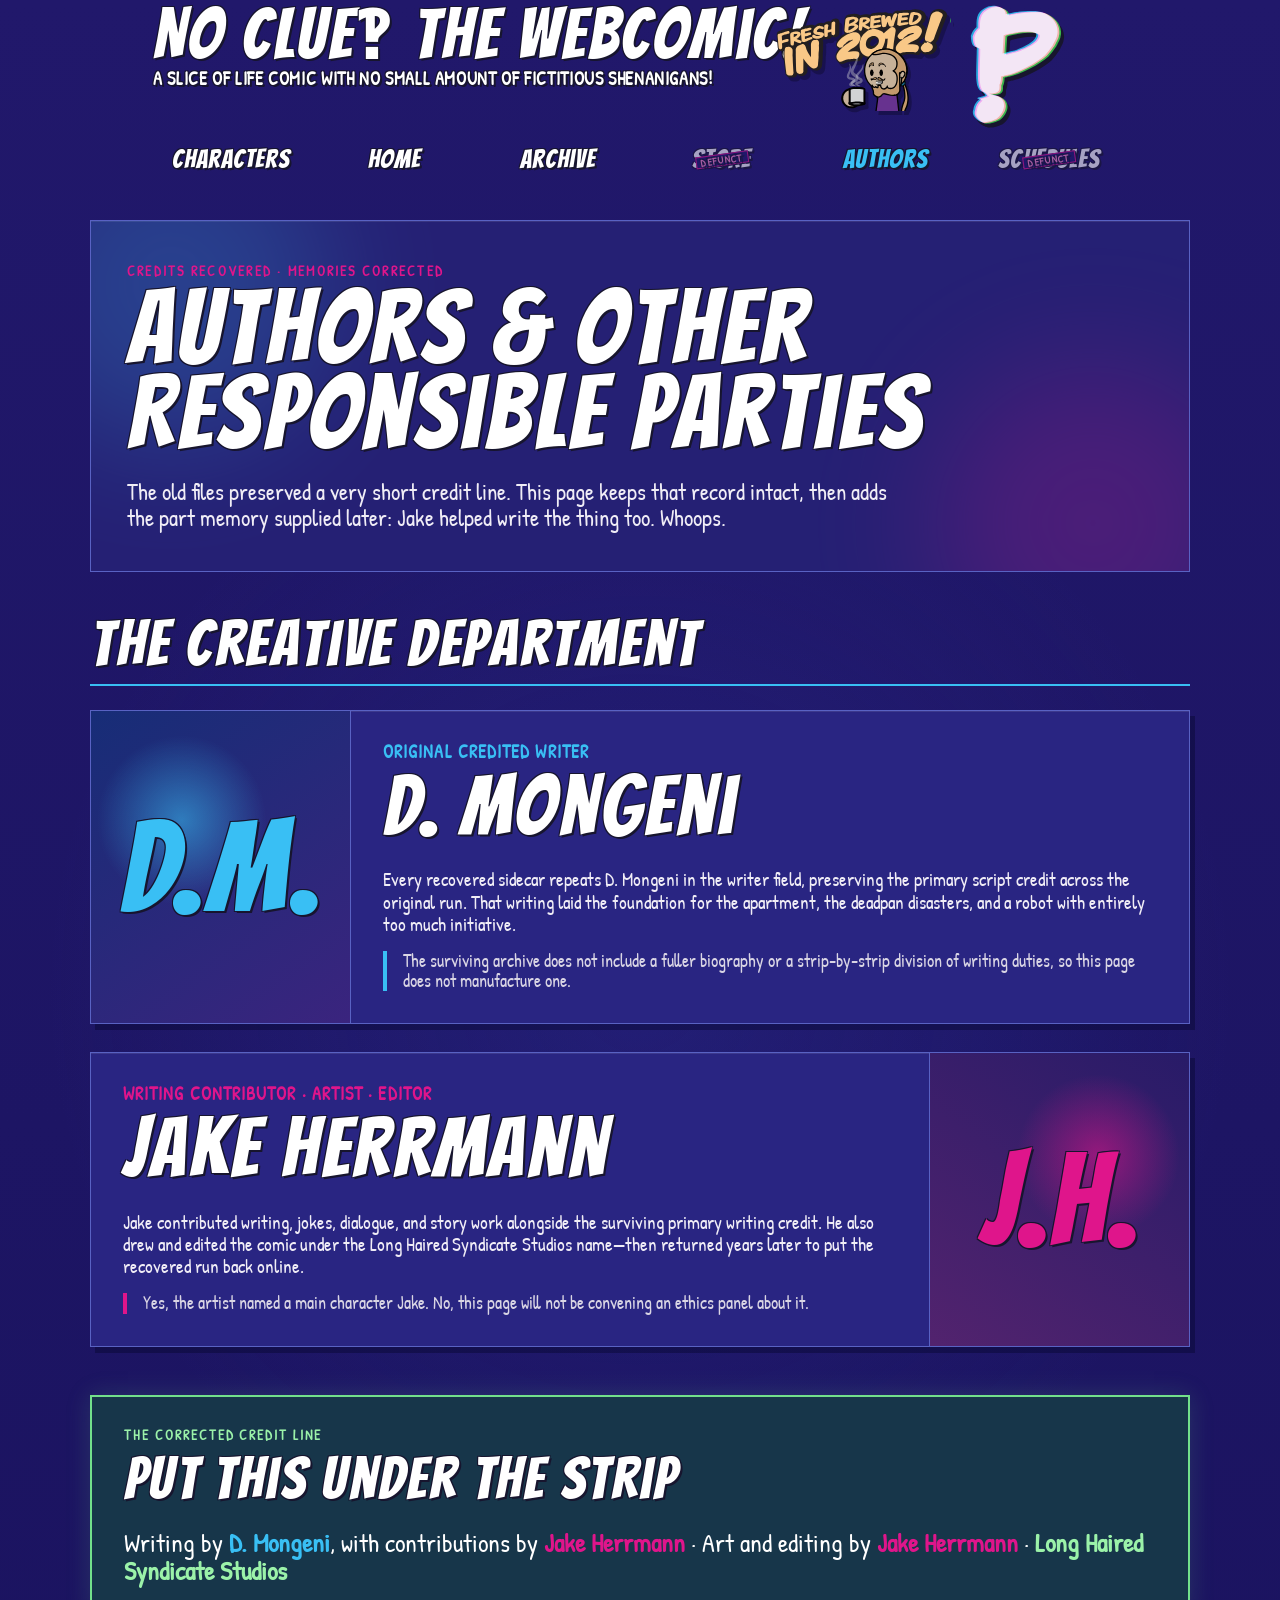
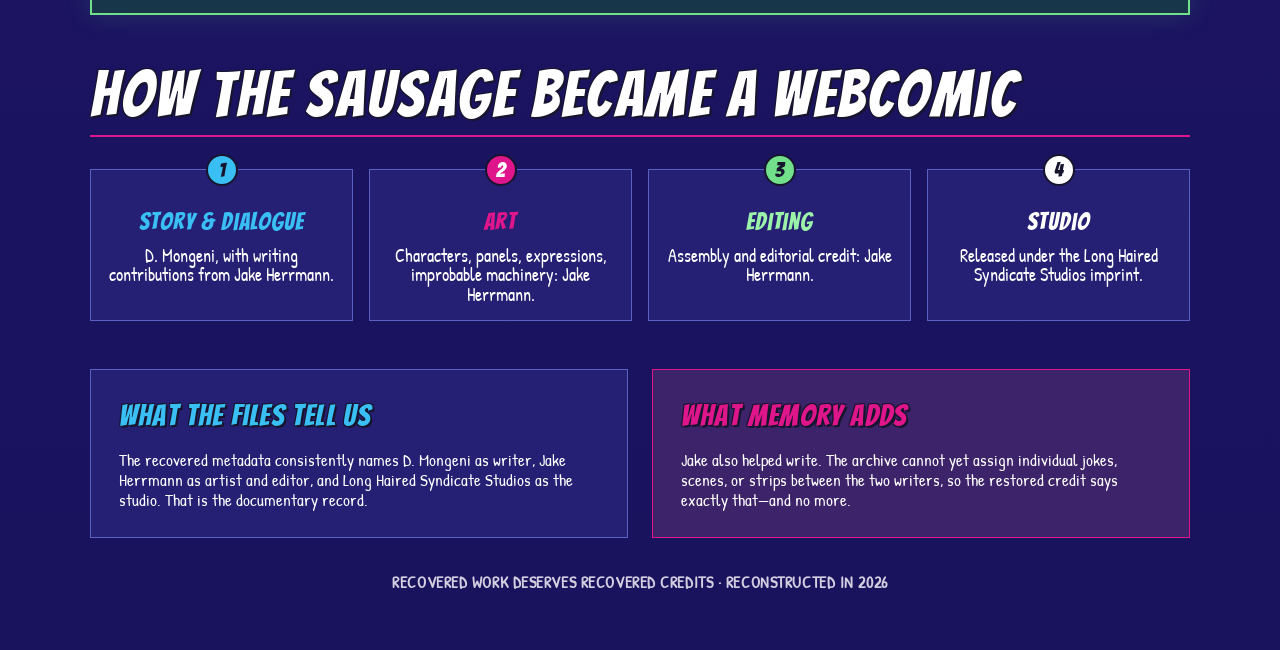
==== authors.html @ d91a2960 "Add authors and production credits page" ====
<!doctype html>
<html lang="en">
  <head>
    <meta charset="UTF-8" />
    <meta name="viewport" content="width=device-width, initial-scale=1.0" />
    <meta name="description" content="Recovered credits and creators of No Clue! The Webcomic." />
    <title>Authors — No Clue! The Webcomic!</title>
    <link rel="preconnect" href="https://fonts.googleapis.com" />
    <link rel="preconnect" href="https://fonts.gstatic.com" crossorigin />
    <link href="https://fonts.googleapis.com/css2?family=Bangers&family=Patrick+Hand&display=swap" rel="stylesheet" />
    <link rel="icon" type="image/svg+xml" href="data:image/svg+xml,%3Csvg xmlns='http://www.w3.org/2000/svg' viewBox='0 0 64 64'%3E%3Crect width='64' height='64' rx='12' fill='%2320176b'/%3E%3Cpath d='M20 20c2-10 24-12 27 1 3 12-12 13-12 22' fill='none' stroke='%2348c7f2' stroke-width='8' stroke-linecap='round'/%3E%3Ccircle cx='35' cy='53' r='5' fill='%23dc1688'/%3E%3C/svg%3E" />
    <link rel="stylesheet" href="styles.css" />
  </head>

  <body>
    <div class="mx-auto w-full max-w-[1100px] px-3 pb-14 sm:px-5 xl:px-0">
      <header class="relative mx-auto min-h-[132px] w-full max-w-[974px] pt-1 sm:min-h-[140px]">
        <div class="pr-24 sm:pr-40 md:pr-52">
          <a href="./" aria-label="No Clue home">
            <span class="ink-text block font-display text-[clamp(2.65rem,6.4vw,4.35rem)] leading-[.88] tracking-[.035em]">
              No Clue<span class="font-sans font-black">‽</span> The Webcomic!
            </span>
          </a>
          <p class="comic-copy ink-text mt-1 max-w-[710px] text-[clamp(.78rem,2vw,1.13rem)] leading-none">
            A slice of life comic with no small amount of fictitious shenanigans!
          </p>
        </div>

        <div aria-label="No Clue interrobang logo" class="pointer-events-none absolute right-1 top-0 h-32 w-24 sm:right-5 sm:h-36 sm:w-32 md:right-12" role="img">
          <img src="assets/interrobang.svg" alt="" class="absolute left-1/2 top-0 h-28 w-auto -translate-x-1/2 drop-shadow-[3px_4px_0_#17152e] sm:h-32" />
        </div>

        <img src="assets/fresh-brewed-2012.svg" alt="Fresh Brewed in 2012!" class="absolute right-44 top-2 z-10 hidden w-44 drop-shadow-[3px_4px_0_rgba(0,0,0,.26)] min-[900px]:block" />
      </header>

      <nav aria-label="Main navigation" class="mx-auto grid w-full max-w-[974px] grid-cols-3 gap-x-4 gap-y-3 pb-8 text-center md:grid-cols-6 md:gap-2 md:pb-10">
        <a class="nav-link" href="characters.html">Characters</a>
        <a class="nav-link" href="./">Home</a>
        <a class="nav-link" href="./#archive">Archive</a>
        <span class="nav-link nav-defunct" aria-label="Store — defunct">Store</span>
        <a class="nav-link text-clue-cyan" aria-current="page" href="authors.html">Authors</a>
        <span class="nav-link nav-defunct" aria-label="Schedules — defunct">Schedules</span>
      </nav>

      <main>
        <section class="relative overflow-hidden border border-[#5962c3] bg-[#252074] px-5 py-8 shadow-[inset_0_1px_0_rgba(255,255,255,.09)] sm:px-9 sm:py-10">
          <div aria-hidden="true" class="absolute -left-20 -top-24 size-80 rounded-full bg-clue-cyan opacity-20 blur-3xl"></div>
          <div aria-hidden="true" class="absolute -bottom-28 -right-16 size-80 rounded-full bg-clue-pink opacity-20 blur-3xl"></div>
          <div class="relative max-w-[820px]">
            <p class="comic-copy text-sm tracking-[.16em] text-clue-pink">Credits recovered · Memories corrected</p>
            <h1 class="ink-text mt-1 font-display text-[clamp(3.5rem,10vw,6.5rem)] leading-[.82] tracking-[.035em]">Authors &amp; Other Responsible Parties</h1>
            <p class="mt-6 max-w-[760px] font-hand text-[clamp(1.15rem,2.4vw,1.45rem)] leading-[1.12] text-[#f0edf6]">
              The old files preserved a very short credit line. This page keeps that record intact, then adds the part memory supplied later: Jake helped write the thing too. Whoops.
            </p>
          </div>
        </section>

        <section aria-labelledby="creators-title" class="mt-10">
          <div class="mb-6 border-b-2 border-clue-cyan pb-2">
            <h2 id="creators-title" class="ink-text font-display text-[clamp(2.7rem,6vw,4rem)] leading-none tracking-[.04em]">The Creative Department</h2>
          </div>

          <div class="grid gap-7">
            <article class="author-card grid md:grid-cols-[260px_1fr]">
              <div class="author-monogram bg-[radial-gradient(circle_at_35%_35%,rgba(57,191,244,.55),transparent_32%),linear-gradient(145deg,#172d77,#3a247e)] text-clue-cyan" aria-hidden="true">D.M.</div>
              <div class="p-6 sm:p-8">
                <p class="credit-role text-clue-cyan">Original credited writer</p>
                <h3 class="ink-text mt-1 font-display text-[clamp(3.1rem,7vw,5.2rem)] leading-none tracking-[.04em]">D. Mongeni</h3>
                <p class="mt-5 font-hand text-[1.2rem] leading-[1.16] text-[#f0edf6]">
                  Every recovered sidecar repeats D. Mongeni in the writer field, preserving the primary script credit across the original run. That writing laid the foundation for the apartment, the deadpan disasters, and a robot with entirely too much initiative.
                </p>
                <p class="mt-4 border-l-4 border-clue-cyan pl-4 font-hand text-lg leading-[1.12] text-[#d9d5e4]">
                  The surviving archive does not include a fuller biography or a strip-by-strip division of writing duties, so this page does not manufacture one.
                </p>
              </div>
            </article>

            <article class="author-card grid md:grid-cols-[1fr_260px]">
              <div class="order-2 p-6 sm:p-8 md:order-1">
                <p class="credit-role text-clue-pink">Writing contributor · Artist · Editor</p>
                <h3 class="ink-text mt-1 font-display text-[clamp(3.1rem,7vw,5.2rem)] leading-none tracking-[.04em]">Jake Herrmann</h3>
                <p class="mt-5 font-hand text-[1.2rem] leading-[1.16] text-[#f0edf6]">
                  Jake contributed writing, jokes, dialogue, and story work alongside the surviving primary writing credit. He also drew and edited the comic under the Long Haired Syndicate Studios name—then returned years later to put the recovered run back online.
                </p>
                <p class="mt-4 border-l-4 border-clue-pink pl-4 font-hand text-lg leading-[1.12] text-[#d9d5e4]">
                  Yes, the artist named a main character Jake. No, this page will not be convening an ethics panel about it.
                </p>
              </div>
              <div class="author-monogram order-1 bg-[radial-gradient(circle_at_65%_35%,rgba(223,21,139,.56),transparent_32%),linear-gradient(215deg,#281b68,#52236e)] text-clue-pink md:order-2 md:border-l md:border-r-0" aria-hidden="true">J.H.</div>
            </article>
          </div>
        </section>

        <section aria-labelledby="credit-line-title" class="mt-12 border-2 border-[#72e08b] bg-[#17364a] px-5 py-7 shadow-[0_0_24px_rgba(114,224,139,.16)] sm:px-8">
          <p class="comic-copy text-sm tracking-[.14em] text-[#9bf2a9]">The corrected credit line</p>
          <h2 id="credit-line-title" class="ink-text mt-1 font-display text-[clamp(2.4rem,5vw,3.7rem)] leading-none tracking-[.04em]">Put This Under The Strip</h2>
          <p class="mt-5 font-hand text-[clamp(1.25rem,2.5vw,1.65rem)] leading-[1.08]">
            Writing by <strong class="text-clue-cyan">D. Mongeni</strong>, with contributions by <strong class="text-clue-pink">Jake Herrmann</strong> · Art and editing by <strong class="text-clue-pink">Jake Herrmann</strong> · <strong class="text-[#9bf2a9]">Long Haired Syndicate Studios</strong>
          </p>
        </section>

        <section aria-labelledby="production-title" class="mt-12">
          <div class="mb-8 border-b-2 border-clue-pink pb-2">
            <h2 id="production-title" class="ink-text font-display text-[clamp(2.7rem,6vw,4rem)] leading-none tracking-[.04em]">How The Sausage Became A Webcomic</h2>
          </div>
          <div class="grid gap-x-4 gap-y-8 sm:grid-cols-2 lg:grid-cols-4">
            <article class="production-step">
              <span class="production-number">1</span>
              <h3 class="font-display text-2xl tracking-[.04em] text-clue-cyan">Story &amp; Dialogue</h3>
              <p class="mt-2 font-hand text-lg leading-[1.08]">D. Mongeni, with writing contributions from Jake Herrmann.</p>
            </article>
            <article class="production-step">
              <span class="production-number bg-clue-pink text-white">2</span>
              <h3 class="font-display text-2xl tracking-[.04em] text-clue-pink">Art</h3>
              <p class="mt-2 font-hand text-lg leading-[1.08]">Characters, panels, expressions, improbable machinery: Jake Herrmann.</p>
            </article>
            <article class="production-step">
              <span class="production-number bg-[#72e08b]">3</span>
              <h3 class="font-display text-2xl tracking-[.04em] text-[#9bf2a9]">Editing</h3>
              <p class="mt-2 font-hand text-lg leading-[1.08]">Assembly and editorial credit: Jake Herrmann.</p>
            </article>
            <article class="production-step">
              <span class="production-number bg-white">4</span>
              <h3 class="font-display text-2xl tracking-[.04em]">Studio</h3>
              <p class="mt-2 font-hand text-lg leading-[1.08]">Released under the Long Haired Syndicate Studios imprint.</p>
            </article>
          </div>
        </section>

        <section class="mt-12 grid gap-6 md:grid-cols-2">
          <article class="border border-[#5962c3] bg-[#252074] p-6 sm:p-7">
            <h2 class="ink-text font-display text-3xl tracking-[.04em] text-clue-cyan">What The Files Tell Us</h2>
            <p class="mt-4 font-hand text-[1.08rem] leading-[1.14]">The recovered metadata consistently names D. Mongeni as writer, Jake Herrmann as artist and editor, and Long Haired Syndicate Studios as the studio. That is the documentary record.</p>
          </article>
          <article class="border border-clue-pink bg-[#3d246a] p-6 sm:p-7">
            <h2 class="ink-text font-display text-3xl tracking-[.04em] text-clue-pink">What Memory Adds</h2>
            <p class="mt-4 font-hand text-[1.08rem] leading-[1.14]">Jake also helped write. The archive cannot yet assign individual jokes, scenes, or strips between the two writers, so the restored credit says exactly that—and no more.</p>
          </article>
        </section>

        <p class="comic-copy mt-8 text-center text-base text-[#d4cfe0]">Recovered work deserves recovered credits · Reconstructed in 2026</p>
      </main>
    </div>
  </body>
</html>
---- styles.css ----
*,:after,:before{--tw-border-spacing-x:0;--tw-border-spacing-y:0;--tw-translate-x:0;--tw-translate-y:0;--tw-rotate:0;--tw-skew-x:0;--tw-skew-y:0;--tw-scale-x:1;--tw-scale-y:1;--tw-pan-x: ;--tw-pan-y: ;--tw-pinch-zoom: ;--tw-scroll-snap-strictness:proximity;--tw-gradient-from-position: ;--tw-gradient-via-position: ;--tw-gradient-to-position: ;--tw-ordinal: ;--tw-slashed-zero: ;--tw-numeric-figure: ;--tw-numeric-spacing: ;--tw-numeric-fraction: ;--tw-ring-inset: ;--tw-ring-offset-width:0px;--tw-ring-offset-color:#fff;--tw-ring-color:rgba(59,130,246,.5);--tw-ring-offset-shadow:0 0 #0000;--tw-ring-shadow:0 0 #0000;--tw-shadow:0 0 #0000;--tw-shadow-colored:0 0 #0000;--tw-blur: ;--tw-brightness: ;--tw-contrast: ;--tw-grayscale: ;--tw-hue-rotate: ;--tw-invert: ;--tw-saturate: ;--tw-sepia: ;--tw-drop-shadow: ;--tw-backdrop-blur: ;--tw-backdrop-brightness: ;--tw-backdrop-contrast: ;--tw-backdrop-grayscale: ;--tw-backdrop-hue-rotate: ;--tw-backdrop-invert: ;--tw-backdrop-opacity: ;--tw-backdrop-saturate: ;--tw-backdrop-sepia: ;--tw-contain-size: ;--tw-contain-layout: ;--tw-contain-paint: ;--tw-contain-style: }::backdrop{--tw-border-spacing-x:0;--tw-border-spacing-y:0;--tw-translate-x:0;--tw-translate-y:0;--tw-rotate:0;--tw-skew-x:0;--tw-skew-y:0;--tw-scale-x:1;--tw-scale-y:1;--tw-pan-x: ;--tw-pan-y: ;--tw-pinch-zoom: ;--tw-scroll-snap-strictness:proximity;--tw-gradient-from-position: ;--tw-gradient-via-position: ;--tw-gradient-to-position: ;--tw-ordinal: ;--tw-slashed-zero: ;--tw-numeric-figure: ;--tw-numeric-spacing: ;--tw-numeric-fraction: ;--tw-ring-inset: ;--tw-ring-offset-width:0px;--tw-ring-offset-color:#fff;--tw-ring-color:rgba(59,130,246,.5);--tw-ring-offset-shadow:0 0 #0000;--tw-ring-shadow:0 0 #0000;--tw-shadow:0 0 #0000;--tw-shadow-colored:0 0 #0000;--tw-blur: ;--tw-brightness: ;--tw-contrast: ;--tw-grayscale: ;--tw-hue-rotate: ;--tw-invert: ;--tw-saturate: ;--tw-sepia: ;--tw-drop-shadow: ;--tw-backdrop-blur: ;--tw-backdrop-brightness: ;--tw-backdrop-contrast: ;--tw-backdrop-grayscale: ;--tw-backdrop-hue-rotate: ;--tw-backdrop-invert: ;--tw-backdrop-opacity: ;--tw-backdrop-saturate: ;--tw-backdrop-sepia: ;--tw-contain-size: ;--tw-contain-layout: ;--tw-contain-paint: ;--tw-contain-style: }/*! tailwindcss v3.4.17 | MIT License | https://tailwindcss.com*/*,:after,:before{box-sizing:border-box;border:0 solid #e5e7eb}:after,:before{--tw-content:""}:host,html{line-height:1.5;-webkit-text-size-adjust:100%;-moz-tab-size:4;-o-tab-size:4;tab-size:4;font-family:ui-sans-serif,system-ui,sans-serif,Apple Color Emoji,Segoe UI Emoji,Segoe UI Symbol,Noto Color Emoji;font-feature-settings:normal;font-variation-settings:normal;-webkit-tap-highlight-color:transparent}body{margin:0;line-height:inherit}hr{height:0;color:inherit;border-top-width:1px}abbr:where([title]){-webkit-text-decoration:underline dotted;text-decoration:underline dotted}h1,h2,h3,h4,h5,h6{font-size:inherit;font-weight:inherit}a{color:inherit;text-decoration:inherit}b,strong{font-weight:bolder}code,kbd,pre,samp{font-family:ui-monospace,SFMono-Regular,Menlo,Monaco,Consolas,Liberation Mono,Courier New,monospace;font-feature-settings:normal;font-variation-settings:normal;font-size:1em}small{font-size:80%}sub,sup{font-size:75%;line-height:0;position:relative;vertical-align:baseline}sub{bottom:-.25em}sup{top:-.5em}table{text-indent:0;border-color:inherit;border-collapse:collapse}button,input,optgroup,select,textarea{font-family:inherit;font-feature-settings:inherit;font-variation-settings:inherit;font-size:100%;font-weight:inherit;line-height:inherit;letter-spacing:inherit;color:inherit;margin:0;padding:0}button,select{text-transform:none}button,input:where([type=button]),input:where([type=reset]),input:where([type=submit]){-webkit-appearance:button;background-color:transparent;background-image:none}:-moz-focusring{outline:auto}:-moz-ui-invalid{box-shadow:none}progress{vertical-align:baseline}::-webkit-inner-spin-button,::-webkit-outer-spin-button{height:auto}[type=search]{-webkit-appearance:textfield;outline-offset:-2px}::-webkit-search-decoration{-webkit-appearance:none}::-webkit-file-upload-button{-webkit-appearance:button;font:inherit}summary{display:list-item}blockquote,dd,dl,figure,h1,h2,h3,h4,h5,h6,hr,p,pre{margin:0}fieldset{margin:0}fieldset,legend{padding:0}menu,ol,ul{list-style:none;margin:0;padding:0}dialog{padding:0}textarea{resize:vertical}input::-moz-placeholder,textarea::-moz-placeholder{opacity:1;color:#9ca3af}input::placeholder,textarea::placeholder{opacity:1;color:#9ca3af}[role=button],button{cursor:pointer}:disabled{cursor:default}audio,canvas,embed,iframe,img,object,svg,video{display:block;vertical-align:middle}img,video{max-width:100%;height:auto}[hidden]:where(:not([hidden=until-found])){display:none}html{scroll-behavior:smooth}body,html{--tw-bg-opacity:1;background-color:rgb(33 24 107/var(--tw-bg-opacity,1))}body{margin:0;min-height:100vh;overflow-x:hidden;--tw-text-opacity:1;color:rgb(255 255 255/var(--tw-text-opacity,1));-webkit-font-smoothing:antialiased;-moz-osx-font-smoothing:grayscale;background-image:radial-gradient(circle at 50% 44%,rgba(50,58,171,.24),transparent 42%),linear-gradient(180deg,#21186b,#19125d)}a{transition-property:transform;transition-timing-function:cubic-bezier(.4,0,.2,1);transition-duration:.15s}a:hover{--tw-translate-y:-0.125rem;transform:translate(var(--tw-translate-x),var(--tw-translate-y)) rotate(var(--tw-rotate)) skewX(var(--tw-skew-x)) skewY(var(--tw-skew-y)) scaleX(var(--tw-scale-x)) scaleY(var(--tw-scale-y));--tw-text-opacity:1;color:rgb(57 191 244/var(--tw-text-opacity,1))}a:focus-visible,button:focus-visible{outline-style:solid;outline-width:4px;outline-offset:4px;outline-color:#39bff4}.ink-text{text-shadow:2px 2px 0 #17152e,-1px -1px 0 #17152e,1px -1px 0 #17152e,-1px 1px 0 #17152e}.comic-copy{font-family:Patrick Hand,Comic Sans MS,cursive;font-weight:700;text-transform:uppercase;letter-spacing:.035em}.nav-link{text-shadow:2px 2px 0 #17152e,-1px -1px 0 #17152e,1px -1px 0 #17152e,-1px 1px 0 #17152e;white-space:nowrap;font-family:Bangers,Impact,sans-serif;font-size:1.35rem;letter-spacing:.04em}@media (min-width:768px){.nav-link{font-size:1.65rem}}.nav-defunct{position:relative;display:inline-block;cursor:not-allowed;opacity:.6}.nav-defunct:after{content:"DEFUNCT";pointer-events:none;position:absolute;left:50%;top:50%;border-width:1px;--tw-border-opacity:1;border-color:rgb(223 21 139/var(--tw-border-opacity,1));--tw-bg-opacity:1;background-color:rgb(33 24 107/var(--tw-bg-opacity,1));padding-left:.25rem;padding-right:.25rem;font-family:Patrick Hand,Comic Sans MS,cursive;font-size:.58rem;font-weight:700;line-height:1;letter-spacing:.12em;--tw-text-opacity:1;color:rgb(255 139 201/var(--tw-text-opacity,1));--tw-shadow:1px 1px 0 #17152e;--tw-shadow-colored:1px 1px 0 var(--tw-shadow-color);box-shadow:var(--tw-ring-offset-shadow,0 0 #0000),var(--tw-ring-shadow,0 0 #0000),var(--tw-shadow)}@media (min-width:768px){.nav-defunct:after{font-size:.64rem}}.nav-defunct:after{transform:translate(-50%,-50%) rotate(-8deg)}.social-link{text-shadow:2px 2px 0 #17152e,-1px -1px 0 #17152e,1px -1px 0 #17152e,-1px 1px 0 #17152e;font-family:Bangers,Impact,sans-serif;font-size:1rem;letter-spacing:.035em}@media (min-width:640px){.social-link{font-size:1.22rem}}.comic-control{display:flex;min-height:4rem;align-items:center;justify-content:center;gap:.25rem;text-align:center}.comic-control:disabled{cursor:not-allowed;opacity:.35}.arrow-shape{position:relative;display:flex;height:3rem;min-width:6.1rem;align-items:center;justify-content:center;border-width:2px;--tw-border-opacity:1;border-color:rgb(21 21 31/var(--tw-border-opacity,1));--tw-bg-opacity:1;background-color:rgb(136 138 142/var(--tw-bg-opacity,1));padding-left:.75rem;padding-right:.75rem;--tw-text-opacity:1;color:rgb(255 255 255/var(--tw-text-opacity,1));--tw-shadow:inset 0 0 0 1px #c7c8ca,2px 2px 0 rgba(0,0,0,.3);--tw-shadow-colored:inset 0 0 0 1px var(--tw-shadow-color),2px 2px 0 var(--tw-shadow-color);box-shadow:var(--tw-ring-offset-shadow,0 0 #0000),var(--tw-ring-shadow,0 0 #0000),var(--tw-shadow);transition-property:color,background-color,border-color,text-decoration-color,fill,stroke;transition-timing-function:cubic-bezier(.4,0,.2,1);transition-duration:.15s;clip-path:polygon(23% 0,23% 28%,100% 28%,100% 72%,23% 72%,23% 100%,0 50%)}.comic-control:not(:disabled):hover .arrow-shape{--tw-bg-opacity:1;background-color:rgb(57 191 244/var(--tw-bg-opacity,1))}.arrow-shape.right{clip-path:polygon(0 28%,77% 28%,77% 0,100% 50%,77% 100%,77% 72%,0 72%)}.arrow-shape.first{clip-path:polygon(12% 18%,20% 30%,30% 30%,30% 10%,0 50%,30% 90%,30% 70%,100% 70%,100% 30%,30% 30%,20% 30%)}.arrow-shape.newest{clip-path:polygon(0 30%,70% 30%,70% 10%,100% 50%,70% 90%,70% 70%,80% 70%,88% 82%,88% 70%,0 70%)}.archive-strip{border-width:1px;--tw-border-opacity:1;border-color:rgb(89 98 195/var(--tw-border-opacity,1));--tw-bg-opacity:1;background-color:rgb(41 37 130/var(--tw-bg-opacity,1));padding:.5rem;font-family:Bangers,Impact,sans-serif;font-size:1.125rem;line-height:1.75rem;letter-spacing:.04em;--tw-text-opacity:1;color:rgb(255 255 255/var(--tw-text-opacity,1));transition-property:color,background-color,border-color,text-decoration-color,fill,stroke,opacity,box-shadow,transform,filter,-webkit-backdrop-filter;transition-property:color,background-color,border-color,text-decoration-color,fill,stroke,opacity,box-shadow,transform,filter,backdrop-filter;transition-property:color,background-color,border-color,text-decoration-color,fill,stroke,opacity,box-shadow,transform,filter,backdrop-filter,-webkit-backdrop-filter;transition-timing-function:cubic-bezier(.4,0,.2,1);transition-duration:.15s}.archive-strip:hover{--tw-translate-y:-0.125rem;transform:translate(var(--tw-translate-x),var(--tw-translate-y)) rotate(var(--tw-rotate)) skewX(var(--tw-skew-x)) skewY(var(--tw-skew-y)) scaleX(var(--tw-scale-x)) scaleY(var(--tw-scale-y));--tw-border-opacity:1;border-color:rgb(57 191 244/var(--tw-border-opacity,1));--tw-bg-opacity:1;background-color:rgb(55 49 157/var(--tw-bg-opacity,1));--tw-text-opacity:1;color:rgb(57 191 244/var(--tw-text-opacity,1))}.archive-strip:focus-visible{outline-style:solid;outline-width:4px;outline-offset:2px;outline-color:#39bff4}.archive-strip[aria-current=true]{--tw-border-opacity:1;border-color:rgb(223 21 139/var(--tw-border-opacity,1));--tw-bg-opacity:1;background-color:rgb(68 50 140/var(--tw-bg-opacity,1));--tw-text-opacity:1;color:rgb(255 255 255/var(--tw-text-opacity,1));--tw-shadow:inset 0 0 0 2px rgba(223,21,139,.45);--tw-shadow-colored:inset 0 0 0 2px var(--tw-shadow-color)}.archive-strip[aria-current=true],.cast-card{box-shadow:var(--tw-ring-offset-shadow,0 0 #0000),var(--tw-ring-shadow,0 0 #0000),var(--tw-shadow)}.cast-card{overflow:hidden;border-width:1px;--tw-border-opacity:1;border-color:rgb(89 98 195/var(--tw-border-opacity,1));--tw-bg-opacity:1;background-color:rgb(41 37 130/var(--tw-bg-opacity,1));--tw-shadow:inset 0 1px 0 hsla(0,0%,100%,.09),4px 5px 0 rgba(8,7,49,.42);--tw-shadow-colored:inset 0 1px 0 var(--tw-shadow-color),4px 5px 0 var(--tw-shadow-color)}.cast-image{height:13rem;width:100%;border-bottom-width:1px;--tw-border-opacity:1;border-color:rgb(89 98 195/var(--tw-border-opacity,1));--tw-bg-opacity:1;background-color:rgb(255 255 255/var(--tw-bg-opacity,1));-o-object-fit:cover;object-fit:cover;-o-object-position:center;object-position:center}@media (min-width:640px){.cast-image{height:15rem}}.cast-image{image-rendering:auto}.cast-copy{padding:1rem 1.25rem 1.25rem}.cast-fact{position:relative;padding-left:1rem;font-size:1.05rem;line-height:1.12;--tw-text-opacity:1;color:rgb(240 237 246/var(--tw-text-opacity,1))}.cast-fact:before{content:"◆";position:absolute;left:0;top:0;font-size:.65rem;--tw-text-opacity:1;color:rgb(57 191 244/var(--tw-text-opacity,1))}.evidence-link{display:inline-flex;border-width:1px;--tw-border-opacity:1;border-color:rgb(101 112 209/var(--tw-border-opacity,1));--tw-bg-opacity:1;background-color:rgb(33 29 112/var(--tw-bg-opacity,1));padding:.25rem .5rem;font-family:Bangers,Impact,sans-serif;font-size:1rem;line-height:1.5rem;letter-spacing:.045em;--tw-text-opacity:1;color:rgb(255 255 255/var(--tw-text-opacity,1));transition-property:color,background-color,border-color,text-decoration-color,fill,stroke,opacity,box-shadow,transform,filter,-webkit-backdrop-filter;transition-property:color,background-color,border-color,text-decoration-color,fill,stroke,opacity,box-shadow,transform,filter,backdrop-filter;transition-property:color,background-color,border-color,text-decoration-color,fill,stroke,opacity,box-shadow,transform,filter,backdrop-filter,-webkit-backdrop-filter;transition-timing-function:cubic-bezier(.4,0,.2,1);transition-duration:.15s}.evidence-link:hover{--tw-translate-y:-0.125rem;transform:translate(var(--tw-translate-x),var(--tw-translate-y)) rotate(var(--tw-rotate)) skewX(var(--tw-skew-x)) skewY(var(--tw-skew-y)) scaleX(var(--tw-scale-x)) scaleY(var(--tw-scale-y));--tw-border-opacity:1;border-color:rgb(57 191 244/var(--tw-border-opacity,1));--tw-text-opacity:1;color:rgb(57 191 244/var(--tw-text-opacity,1))}.confidence-pill{display:inline-flex;align-items:center;border-width:1px;padding:.25rem .5rem;font-family:Patrick Hand,Comic Sans MS,cursive;font-size:.875rem;line-height:1.25rem;font-weight:700;text-transform:uppercase;letter-spacing:.08em}.confidence-confirmed{border-color:rgb(57 191 244/var(--tw-border-opacity,1));background-color:rgb(23 63 124/var(--tw-bg-opacity,1));color:rgb(189 238 255/var(--tw-text-opacity,1))}.confidence-confirmed,.confidence-inferred{--tw-border-opacity:1;--tw-bg-opacity:1;--tw-text-opacity:1}.confidence-inferred{border-color:rgb(223 21 139/var(--tw-border-opacity,1));background-color:rgb(99 33 98/var(--tw-bg-opacity,1));color:rgb(255 208 233/var(--tw-text-opacity,1))}.confidence-open{--tw-border-opacity:1;border-color:rgb(144 223 156/var(--tw-border-opacity,1));--tw-bg-opacity:1;background-color:rgb(32 88 55/var(--tw-bg-opacity,1));--tw-text-opacity:1;color:rgb(212 255 218/var(--tw-text-opacity,1))}.author-card{position:relative;overflow:hidden;border-width:1px;--tw-border-opacity:1;border-color:rgb(89 98 195/var(--tw-border-opacity,1));--tw-bg-opacity:1;background-color:rgb(41 37 130/var(--tw-bg-opacity,1));--tw-shadow:inset 0 1px 0 hsla(0,0%,100%,.09),5px 6px 0 rgba(8,7,49,.46);--tw-shadow-colored:inset 0 1px 0 var(--tw-shadow-color),5px 6px 0 var(--tw-shadow-color);box-shadow:var(--tw-ring-offset-shadow,0 0 #0000),var(--tw-ring-shadow,0 0 #0000),var(--tw-shadow)}.author-monogram{text-shadow:2px 2px 0 #17152e,-1px -1px 0 #17152e,1px -1px 0 #17152e,-1px 1px 0 #17152e;display:flex;min-height:14rem;align-items:center;justify-content:center;overflow:hidden;border-bottom-width:1px;--tw-border-opacity:1;border-color:rgb(89 98 195/var(--tw-border-opacity,1));font-family:Bangers,Impact,sans-serif;font-size:8rem;line-height:1;letter-spacing:.02em}@media (min-width:768px){.author-monogram{min-height:100%;border-bottom-width:0;border-right-width:1px}}.credit-role{font-family:Patrick Hand,Comic Sans MS,cursive;font-weight:700;text-transform:uppercase;font-size:1.125rem;line-height:1.75rem;line-height:1;letter-spacing:.06em}.production-step{position:relative;border-width:1px;--tw-border-opacity:1;border-color:rgb(89 98 195/var(--tw-border-opacity,1));--tw-bg-opacity:1;background-color:rgb(37 32 116/var(--tw-bg-opacity,1));padding:2.25rem 1rem 1rem;text-align:center}.production-number{position:absolute;left:50%;top:0;display:flex;width:2rem;height:2rem;--tw-translate-x:-50%;--tw-translate-y:-50%;transform:translate(var(--tw-translate-x),var(--tw-translate-y)) rotate(var(--tw-rotate)) skewX(var(--tw-skew-x)) skewY(var(--tw-skew-y)) scaleX(var(--tw-scale-x)) scaleY(var(--tw-scale-y));align-items:center;justify-content:center;border-radius:9999px;border-width:2px;--tw-border-opacity:1;border-color:rgb(23 21 46/var(--tw-border-opacity,1));--tw-bg-opacity:1;background-color:rgb(57 191 244/var(--tw-bg-opacity,1));font-family:Bangers,Impact,sans-serif;font-size:1.25rem;line-height:1.75rem;--tw-text-opacity:1;color:rgb(23 21 46/var(--tw-text-opacity,1))}.pointer-events-none{pointer-events:none}.visible{visibility:visible}.absolute{position:absolute}.relative{position:relative}.inset-0{inset:0}.-bottom-24{bottom:-6rem}.-bottom-28{bottom:-7rem}.-left-16{left:-4rem}.-left-20{left:-5rem}.-right-12{right:-3rem}.-right-16{right:-4rem}.-top-20{top:-5rem}.-top-24{top:-6rem}.bottom-3{bottom:.75rem}.left-1\/2{left:50%}.left-3{left:.75rem}.left-5{left:1.25rem}.right-1{right:.25rem}.right-44{right:11rem}.right-5{right:1.25rem}.top-0{top:0}.top-12{top:3rem}.top-2{top:.5rem}.z-10{z-index:10}.z-20{z-index:20}.z-40{z-index:40}.order-1{order:1}.order-2{order:2}.order-3{order:3}.order-4{order:4}.col-span-2{grid-column:span 2/span 2}.mx-auto{margin-left:auto;margin-right:auto}.mb-1{margin-bottom:.25rem}.mb-3{margin-bottom:.75rem}.mb-4{margin-bottom:1rem}.mb-5{margin-bottom:1.25rem}.mb-6{margin-bottom:1.5rem}.mb-8{margin-bottom:2rem}.mt-1{margin-top:.25rem}.mt-10{margin-top:2.5rem}.mt-12{margin-top:3rem}.mt-2{margin-top:.5rem}.mt-3{margin-top:.75rem}.mt-4{margin-top:1rem}.mt-5{margin-top:1.25rem}.mt-6{margin-top:1.5rem}.mt-8{margin-top:2rem}.block{display:block}.flex{display:flex}.grid{display:grid}.hidden{display:none}.size-72{width:18rem;height:18rem}.size-80{width:20rem;height:20rem}.h-28{height:7rem}.h-32{height:8rem}.h-44{height:11rem}.h-48{height:12rem}.h-auto{height:auto}.h-full{height:100%}.min-h-72{min-height:18rem}.min-h-\[132px\]{min-height:132px}.w-20{width:5rem}.w-24{width:6rem}.w-44{width:11rem}.w-6{width:1.5rem}.w-64{width:16rem}.w-\[1\.65rem\]{width:1.65rem}.w-\[86\%\]{width:86%}.w-auto{width:auto}.w-full{width:100%}.max-w-12{max-width:3rem}.max-w-14{max-width:3.5rem}.max-w-\[1100px\]{max-width:1100px}.max-w-\[1280px\]{max-width:1280px}.max-w-\[700px\]{max-width:700px}.max-w-\[710px\]{max-width:710px}.max-w-\[760px\]{max-width:760px}.max-w-\[820px\]{max-width:820px}.max-w-\[974px\]{max-width:974px}.max-w-full{max-width:100%}.max-w-none{max-width:none}.shrink{flex-shrink:1}.-translate-x-1\/2{--tw-translate-x:-50%}.-rotate-12,.-translate-x-1\/2{transform:translate(var(--tw-translate-x),var(--tw-translate-y)) rotate(var(--tw-rotate)) skewX(var(--tw-skew-x)) skewY(var(--tw-skew-y)) scaleX(var(--tw-scale-x)) scaleY(var(--tw-scale-y))}.-rotate-12{--tw-rotate:-12deg}.rotate-12{--tw-rotate:12deg;transform:translate(var(--tw-translate-x),var(--tw-translate-y)) rotate(var(--tw-rotate)) skewX(var(--tw-skew-x)) skewY(var(--tw-skew-y)) scaleX(var(--tw-scale-x)) scaleY(var(--tw-scale-y))}.resize{resize:both}.scroll-mt-4{scroll-margin-top:1rem}.grid-cols-2{grid-template-columns:repeat(2,minmax(0,1fr))}.grid-cols-3{grid-template-columns:repeat(3,minmax(0,1fr))}.grid-cols-4{grid-template-columns:repeat(4,minmax(0,1fr))}.flex-wrap{flex-wrap:wrap}.items-end{align-items:flex-end}.items-center{align-items:center}.justify-center{justify-content:center}.justify-between{justify-content:space-between}.gap-1{gap:.25rem}.gap-2{gap:.5rem}.gap-3{gap:.75rem}.gap-4{gap:1rem}.gap-6{gap:1.5rem}.gap-7{gap:1.75rem}.gap-x-4{-moz-column-gap:1rem;column-gap:1rem}.gap-y-2{row-gap:.5rem}.gap-y-3{row-gap:.75rem}.gap-y-8{row-gap:2rem}.space-y-3>:not([hidden])~:not([hidden]){--tw-space-y-reverse:0;margin-top:calc(.75rem*(1 - var(--tw-space-y-reverse)));margin-bottom:calc(.75rem*var(--tw-space-y-reverse))}.overflow-hidden{overflow:hidden}.overflow-visible{overflow:visible}.rounded-full{border-radius:9999px}.border{border-width:1px}.border-2{border-width:2px}.border-b{border-bottom-width:1px}.border-b-2{border-bottom-width:2px}.border-l-4{border-left-width:4px}.border-\[\#4149ad\]{--tw-border-opacity:1;border-color:rgb(65 73 173/var(--tw-border-opacity,1))}.border-\[\#4d55b2\]{--tw-border-opacity:1;border-color:rgb(77 85 178/var(--tw-border-opacity,1))}.border-\[\#5159b7\]{--tw-border-opacity:1;border-color:rgb(81 89 183/var(--tw-border-opacity,1))}.border-\[\#5962c3\]{--tw-border-opacity:1;border-color:rgb(89 98 195/var(--tw-border-opacity,1))}.border-\[\#72e08b\]{--tw-border-opacity:1;border-color:rgb(114 224 139/var(--tw-border-opacity,1))}.border-clue-cyan{--tw-border-opacity:1;border-color:rgb(57 191 244/var(--tw-border-opacity,1))}.border-clue-pink{--tw-border-opacity:1;border-color:rgb(223 21 139/var(--tw-border-opacity,1))}.bg-\[\#162b55\]{--tw-bg-opacity:1;background-color:rgb(22 43 85/var(--tw-bg-opacity,1))}.bg-\[\#17364a\]{--tw-bg-opacity:1;background-color:rgb(23 54 74/var(--tw-bg-opacity,1))}.bg-\[\#1f1b65\]{--tw-bg-opacity:1;background-color:rgb(31 27 101/var(--tw-bg-opacity,1))}.bg-\[\#203d45\]{--tw-bg-opacity:1;background-color:rgb(32 61 69/var(--tw-bg-opacity,1))}.bg-\[\#252074\]{--tw-bg-opacity:1;background-color:rgb(37 32 116/var(--tw-bg-opacity,1))}.bg-\[\#3d246a\]{--tw-bg-opacity:1;background-color:rgb(61 36 106/var(--tw-bg-opacity,1))}.bg-\[\#72e08b\]{--tw-bg-opacity:1;background-color:rgb(114 224 139/var(--tw-bg-opacity,1))}.bg-clue-cyan{--tw-bg-opacity:1;background-color:rgb(57 191 244/var(--tw-bg-opacity,1))}.bg-clue-panel{--tw-bg-opacity:1;background-color:rgb(49 57 158/var(--tw-bg-opacity,1))}.bg-clue-pink{--tw-bg-opacity:1;background-color:rgb(223 21 139/var(--tw-bg-opacity,1))}.bg-white{--tw-bg-opacity:1;background-color:rgb(255 255 255/var(--tw-bg-opacity,1))}.bg-\[radial-gradient\(circle\2c rgba\(114\2c 224\2c 139\2c \.26\)\2c transparent_62\%\)\]{background-image:radial-gradient(circle,rgba(114,224,139,.26),transparent 62%)}.bg-\[radial-gradient\(circle_at_35\%_35\%\2c rgba\(57\2c 191\2c 244\2c \.55\)\2c transparent_32\%\)\2c linear-gradient\(145deg\2c \#172d77\2c \#3a247e\)\]{background-image:radial-gradient(circle at 35% 35%,rgba(57,191,244,.55),transparent 32%),linear-gradient(145deg,#172d77,#3a247e)}.bg-\[radial-gradient\(circle_at_65\%_35\%\2c rgba\(223\2c 21\2c 139\2c \.56\)\2c transparent_32\%\)\2c linear-gradient\(215deg\2c \#281b68\2c \#52236e\)\]{background-image:radial-gradient(circle at 65% 35%,rgba(223,21,139,.56),transparent 32%),linear-gradient(215deg,#281b68,#52236e)}.p-6{padding:1.5rem}.p-8{padding:2rem}.px-3{padding-left:.75rem;padding-right:.75rem}.px-4{padding-left:1rem;padding-right:1rem}.px-5{padding-left:1.25rem;padding-right:1.25rem}.px-\[5\.5\%\]{padding-left:5.5%;padding-right:5.5%}.py-1{padding-top:.25rem;padding-bottom:.25rem}.py-2{padding-top:.5rem;padding-bottom:.5rem}.py-4{padding-top:1rem;padding-bottom:1rem}.py-5{padding-top:1.25rem;padding-bottom:1.25rem}.py-7{padding-top:1.75rem;padding-bottom:1.75rem}.py-8{padding-top:2rem;padding-bottom:2rem}.pb-10{padding-bottom:2.5rem}.pb-14{padding-bottom:3.5rem}.pb-2{padding-bottom:.5rem}.pb-8{padding-bottom:2rem}.pb-\[4\%\]{padding-bottom:4%}.pl-4{padding-left:1rem}.pr-24{padding-right:6rem}.pt-1{padding-top:.25rem}.pt-\[6\%\]{padding-top:6%}.text-left{text-align:left}.text-center{text-align:center}.font-display{font-family:Bangers,Impact,sans-serif}.font-hand{font-family:Patrick Hand,Comic Sans MS,cursive}.font-sans{font-family:ui-sans-serif,system-ui,sans-serif,Apple Color Emoji,Segoe UI Emoji,Segoe UI Symbol,Noto Color Emoji}.text-2xl{font-size:1.5rem;line-height:2rem}.text-3xl{font-size:1.875rem;line-height:2.25rem}.text-4xl{font-size:2.25rem;line-height:2.5rem}.text-5xl{font-size:3rem;line-height:1}.text-\[1\.02rem\]{font-size:1.02rem}.text-\[1\.05rem\]{font-size:1.05rem}.text-\[1\.08rem\]{font-size:1.08rem}.text-\[1\.2rem\]{font-size:1.2rem}.text-\[clamp\(\.78rem\2c 2vw\2c 1\.13rem\)\]{font-size:clamp(.78rem,2vw,1.13rem)}.text-\[clamp\(\.88rem\2c 1\.75vw\2c 1\.08rem\)\]{font-size:clamp(.88rem,1.75vw,1.08rem)}.text-\[clamp\(1\.15rem\2c 2\.4vw\2c 1\.45rem\)\]{font-size:clamp(1.15rem,2.4vw,1.45rem)}.text-\[clamp\(1\.25rem\2c 2\.5vw\2c 1\.65rem\)\]{font-size:clamp(1.25rem,2.5vw,1.65rem)}.text-\[clamp\(1\.5rem\2c 3vw\2c 2rem\)\]{font-size:clamp(1.5rem,3vw,2rem)}.text-\[clamp\(2\.4rem\2c 5vw\2c 3\.7rem\)\]{font-size:clamp(2.4rem,5vw,3.7rem)}.text-\[clamp\(2\.65rem\2c 6\.4vw\2c 4\.35rem\)\]{font-size:clamp(2.65rem,6.4vw,4.35rem)}.text-\[clamp\(2\.6rem\2c 6vw\2c 4rem\)\]{font-size:clamp(2.6rem,6vw,4rem)}.text-\[clamp\(2\.7rem\2c 6vw\2c 4rem\)\]{font-size:clamp(2.7rem,6vw,4rem)}.text-\[clamp\(3\.1rem\2c 7vw\2c 5\.2rem\)\]{font-size:clamp(3.1rem,7vw,5.2rem)}.text-\[clamp\(3\.5rem\2c 10vw\2c 6\.5rem\)\]{font-size:clamp(3.5rem,10vw,6.5rem)}.text-base{font-size:1rem;line-height:1.5rem}.text-lg{font-size:1.125rem;line-height:1.75rem}.text-sm{font-size:.875rem;line-height:1.25rem}.text-xl{font-size:1.25rem;line-height:1.75rem}.font-black{font-weight:900}.leading-\[\.78\]{line-height:.78}.leading-\[\.82\]{line-height:.82}.leading-\[\.88\]{line-height:.88}.leading-\[1\.02\]{line-height:1.02}.leading-\[1\.08\]{line-height:1.08}.leading-\[1\.12\]{line-height:1.12}.leading-\[1\.14\]{line-height:1.14}.leading-\[1\.15\]{line-height:1.15}.leading-\[1\.16\]{line-height:1.16}.leading-none{line-height:1}.tracking-\[\.035em\]{letter-spacing:.035em}.tracking-\[\.04em\]{letter-spacing:.04em}.tracking-\[\.14em\]{letter-spacing:.14em}.tracking-\[\.16em\]{letter-spacing:.16em}.text-\[\#9bf2a9\]{--tw-text-opacity:1;color:rgb(155 242 169/var(--tw-text-opacity,1))}.text-\[\#d4cfe0\]{--tw-text-opacity:1;color:rgb(212 207 224/var(--tw-text-opacity,1))}.text-\[\#d9d5e4\]{--tw-text-opacity:1;color:rgb(217 213 228/var(--tw-text-opacity,1))}.text-\[\#f0edf6\]{--tw-text-opacity:1;color:rgb(240 237 246/var(--tw-text-opacity,1))}.text-clue-cyan{--tw-text-opacity:1;color:rgb(57 191 244/var(--tw-text-opacity,1))}.text-clue-pink{--tw-text-opacity:1;color:rgb(223 21 139/var(--tw-text-opacity,1))}.text-white{--tw-text-opacity:1;color:rgb(255 255 255/var(--tw-text-opacity,1))}.opacity-20{opacity:.2}.shadow-\[0_0_24px_rgba\(114\2c 224\2c 139\2c \.16\)\]{--tw-shadow:0 0 24px rgba(114,224,139,.16);--tw-shadow-colored:0 0 24px var(--tw-shadow-color);box-shadow:var(--tw-ring-offset-shadow,0 0 #0000),var(--tw-ring-shadow,0 0 #0000),var(--tw-shadow)}.shadow-\[0_0_25px_rgba\(114\2c 224\2c 139\2c \.2\)\]{--tw-shadow:0 0 25px rgba(114,224,139,.2);--tw-shadow-colored:0 0 25px var(--tw-shadow-color);box-shadow:var(--tw-ring-offset-shadow,0 0 #0000),var(--tw-ring-shadow,0 0 #0000),var(--tw-shadow)}.shadow-\[inset_0_1px_0_rgba\(255\2c 255\2c 255\2c \.08\)\]{--tw-shadow:inset 0 1px 0 hsla(0,0%,100%,.08);--tw-shadow-colored:inset 0 1px 0 var(--tw-shadow-color);box-shadow:var(--tw-ring-offset-shadow,0 0 #0000),var(--tw-ring-shadow,0 0 #0000),var(--tw-shadow)}.shadow-\[inset_0_1px_0_rgba\(255\2c 255\2c 255\2c \.09\)\]{--tw-shadow:inset 0 1px 0 hsla(0,0%,100%,.09);--tw-shadow-colored:inset 0 1px 0 var(--tw-shadow-color);box-shadow:var(--tw-ring-offset-shadow,0 0 #0000),var(--tw-ring-shadow,0 0 #0000),var(--tw-shadow)}.blur-3xl{--tw-blur:blur(64px)}.blur-3xl,.drop-shadow-\[0_0_10px_rgba\(114\2c 224\2c 139\2c \.9\)\]{filter:var(--tw-blur) var(--tw-brightness) var(--tw-contrast) var(--tw-grayscale) var(--tw-hue-rotate) var(--tw-invert) var(--tw-saturate) var(--tw-sepia) var(--tw-drop-shadow)}.drop-shadow-\[0_0_10px_rgba\(114\2c 224\2c 139\2c \.9\)\]{--tw-drop-shadow:drop-shadow(0 0 10px rgba(114,224,139,.9))}.drop-shadow-\[0_0_12px_rgba\(223\2c 21\2c 139\2c \.9\)\]{--tw-drop-shadow:drop-shadow(0 0 12px rgba(223,21,139,.9))}.drop-shadow-\[0_0_12px_rgba\(223\2c 21\2c 139\2c \.9\)\],.drop-shadow-\[0_0_12px_rgba\(57\2c 191\2c 244\2c \.9\)\]{filter:var(--tw-blur) var(--tw-brightness) var(--tw-contrast) var(--tw-grayscale) var(--tw-hue-rotate) var(--tw-invert) var(--tw-saturate) var(--tw-sepia) var(--tw-drop-shadow)}.drop-shadow-\[0_0_12px_rgba\(57\2c 191\2c 244\2c \.9\)\]{--tw-drop-shadow:drop-shadow(0 0 12px rgba(57,191,244,.9))}.drop-shadow-\[0_0_14px_rgba\(114\2c 224\2c 139\2c \.9\)\]{--tw-drop-shadow:drop-shadow(0 0 14px rgba(114,224,139,.9))}.drop-shadow-\[0_0_14px_rgba\(114\2c 224\2c 139\2c \.9\)\],.drop-shadow-\[0_0_18px_rgba\(223\2c 21\2c 139\2c \.9\)\]{filter:var(--tw-blur) var(--tw-brightness) var(--tw-contrast) var(--tw-grayscale) var(--tw-hue-rotate) var(--tw-invert) var(--tw-saturate) var(--tw-sepia) var(--tw-drop-shadow)}.drop-shadow-\[0_0_18px_rgba\(223\2c 21\2c 139\2c \.9\)\]{--tw-drop-shadow:drop-shadow(0 0 18px rgba(223,21,139,.9))}.drop-shadow-\[0_0_8px_rgba\(223\2c 21\2c 139\2c \.85\)\]{--tw-drop-shadow:drop-shadow(0 0 8px rgba(223,21,139,.85))}.drop-shadow-\[0_0_8px_rgba\(223\2c 21\2c 139\2c \.85\)\],.drop-shadow-\[0_0_8px_rgba\(57\2c 191\2c 244\2c \.85\)\]{filter:var(--tw-blur) var(--tw-brightness) var(--tw-contrast) var(--tw-grayscale) var(--tw-hue-rotate) var(--tw-invert) var(--tw-saturate) var(--tw-sepia) var(--tw-drop-shadow)}.drop-shadow-\[0_0_8px_rgba\(57\2c 191\2c 244\2c \.85\)\]{--tw-drop-shadow:drop-shadow(0 0 8px rgba(57,191,244,.85))}.drop-shadow-\[3px_4px_0_\#17152e\]{--tw-drop-shadow:drop-shadow(3px 4px 0 #17152e)}.drop-shadow-\[3px_4px_0_\#17152e\],.drop-shadow-\[3px_4px_0_rgba\(0\2c 0\2c 0\2c \.26\)\]{filter:var(--tw-blur) var(--tw-brightness) var(--tw-contrast) var(--tw-grayscale) var(--tw-hue-rotate) var(--tw-invert) var(--tw-saturate) var(--tw-sepia) var(--tw-drop-shadow)}.drop-shadow-\[3px_4px_0_rgba\(0\2c 0\2c 0\2c \.26\)\]{--tw-drop-shadow:drop-shadow(3px 4px 0 rgba(0,0,0,.26))}@media (min-width:640px){.sm\:right-5{right:1.25rem}.sm\:order-3{order:3}.sm\:order-4{order:4}.sm\:col-span-1{grid-column:span 1/span 1}.sm\:mt-0{margin-top:0}.sm\:block{display:block}.sm\:h-32{height:8rem}.sm\:h-36{height:9rem}.sm\:h-48{height:12rem}.sm\:min-h-\[140px\]{min-height:140px}.sm\:w-32{width:8rem}.sm\:w-\[clamp\(2\.45rem\2c 4\.7vw\2c 3rem\)\]{width:clamp(2.45rem,4.7vw,3rem)}.sm\:w-\[clamp\(3\.1rem\2c 6\.4vw\2c 4\.2rem\)\]{width:clamp(3.1rem,6.4vw,4.2rem)}.sm\:grid-cols-2{grid-template-columns:repeat(2,minmax(0,1fr))}.sm\:grid-cols-4{grid-template-columns:repeat(4,minmax(0,1fr))}.sm\:grid-cols-7{grid-template-columns:repeat(7,minmax(0,1fr))}.sm\:grid-cols-\[120px_1fr_120px\]{grid-template-columns:120px 1fr 120px}.sm\:grid-cols-\[auto_1fr\]{grid-template-columns:auto 1fr}.sm\:items-center{align-items:center}.sm\:gap-3{gap:.75rem}.sm\:gap-6{gap:1.5rem}.sm\:p-7{padding:1.75rem}.sm\:p-8{padding:2rem}.sm\:px-16{padding-left:4rem;padding-right:4rem}.sm\:px-5{padding-left:1.25rem;padding-right:1.25rem}.sm\:px-6{padding-left:1.5rem;padding-right:1.5rem}.sm\:px-8{padding-left:2rem;padding-right:2rem}.sm\:px-9{padding-left:2.25rem;padding-right:2.25rem}.sm\:py-10{padding-top:2.5rem;padding-bottom:2.5rem}.sm\:py-5{padding-top:1.25rem;padding-bottom:1.25rem}.sm\:py-9{padding-top:2.25rem;padding-bottom:2.25rem}.sm\:pr-40{padding-right:10rem}.sm\:text-left{text-align:left}}@media (min-width:768px){.md\:right-12{right:3rem}.md\:order-1{order:1}.md\:order-2{order:2}.md\:grid-cols-2{grid-template-columns:repeat(2,minmax(0,1fr))}.md\:grid-cols-6{grid-template-columns:repeat(6,minmax(0,1fr))}.md\:grid-cols-9{grid-template-columns:repeat(9,minmax(0,1fr))}.md\:grid-cols-\[1fr_250px\]{grid-template-columns:1fr 250px}.md\:grid-cols-\[1fr_260px\]{grid-template-columns:1fr 260px}.md\:grid-cols-\[260px_1fr\]{grid-template-columns:260px 1fr}.md\:grid-cols-\[280px_1fr\]{grid-template-columns:280px 1fr}.md\:items-center{align-items:center}.md\:gap-2{gap:.5rem}.md\:border-l{border-left-width:1px}.md\:border-r-0{border-right-width:0}.md\:pb-10{padding-bottom:2.5rem}.md\:pr-52{padding-right:13rem}}@media (min-width:900px){.min-\[900px\]\:block{display:block}}@media (min-width:1024px){.lg\:grid-cols-4{grid-template-columns:repeat(4,minmax(0,1fr))}}@media (min-width:1280px){.xl\:px-0{padding-left:0;padding-right:0}}
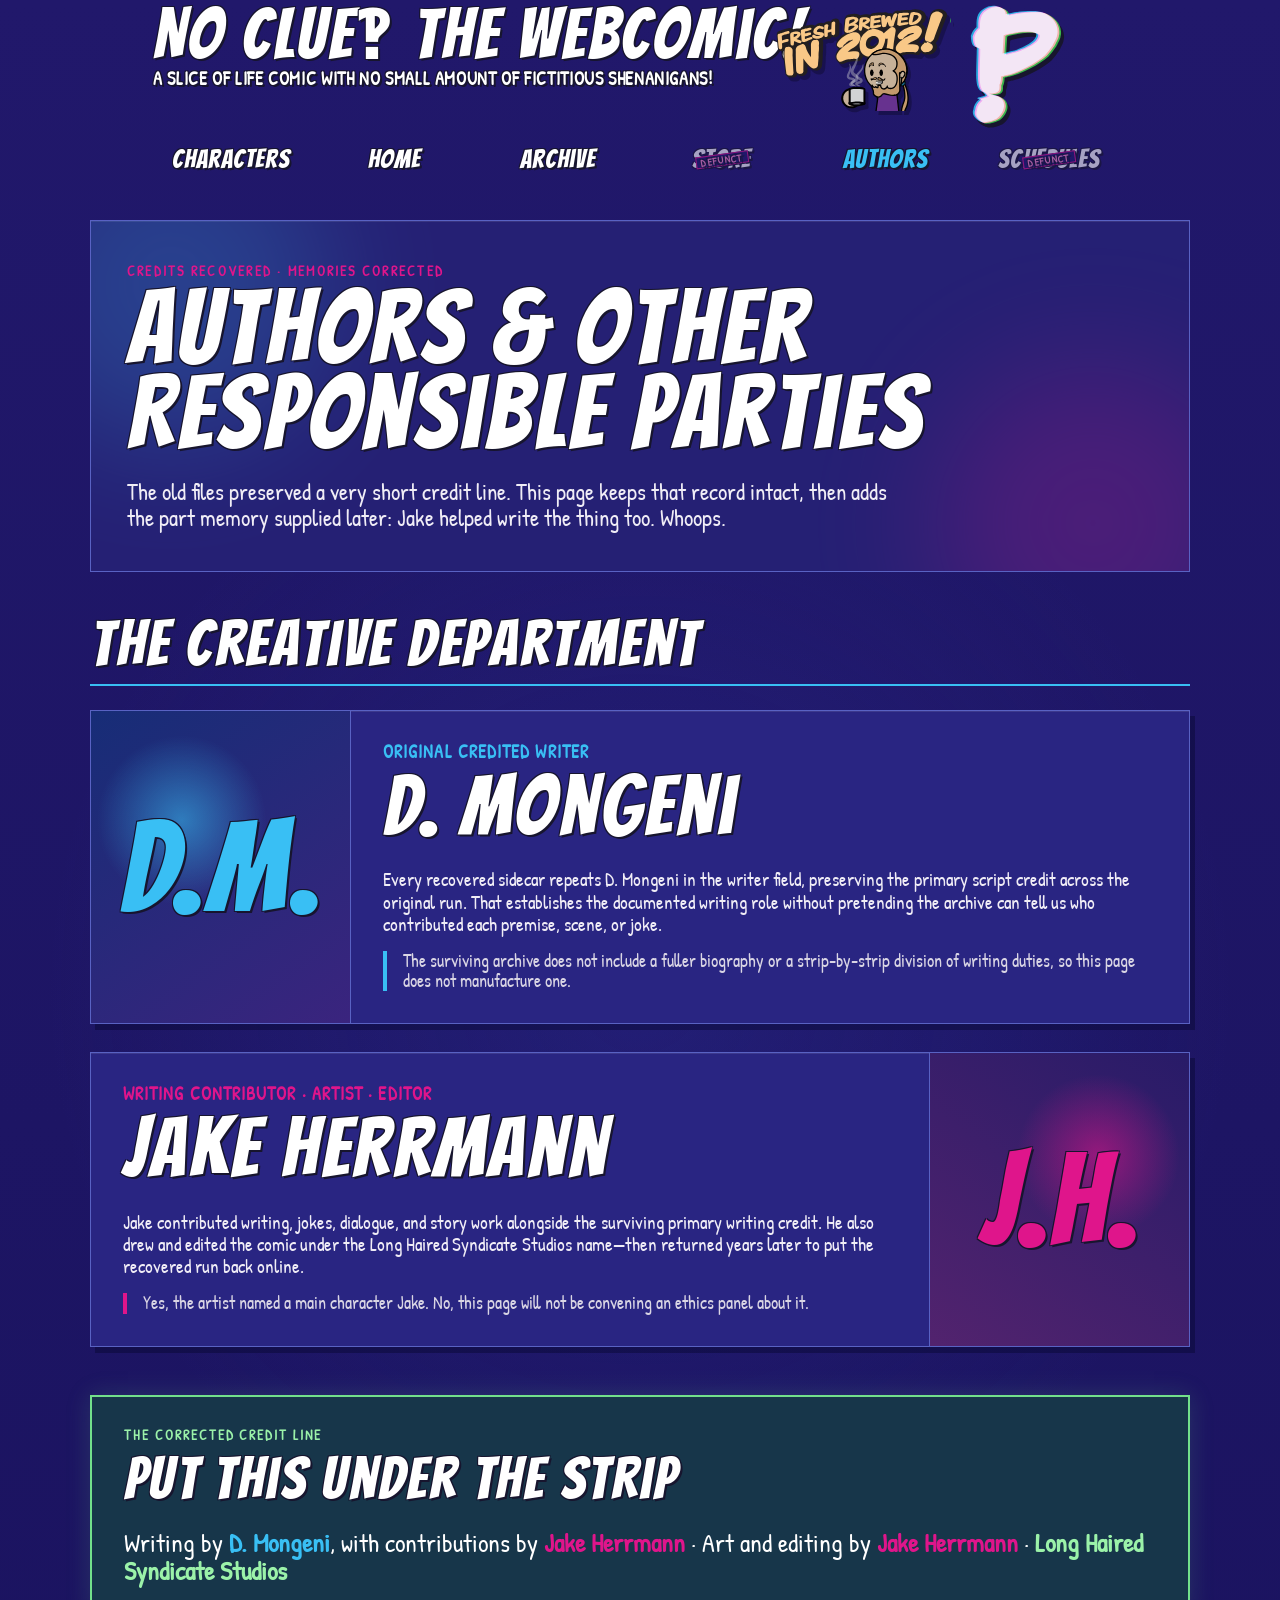
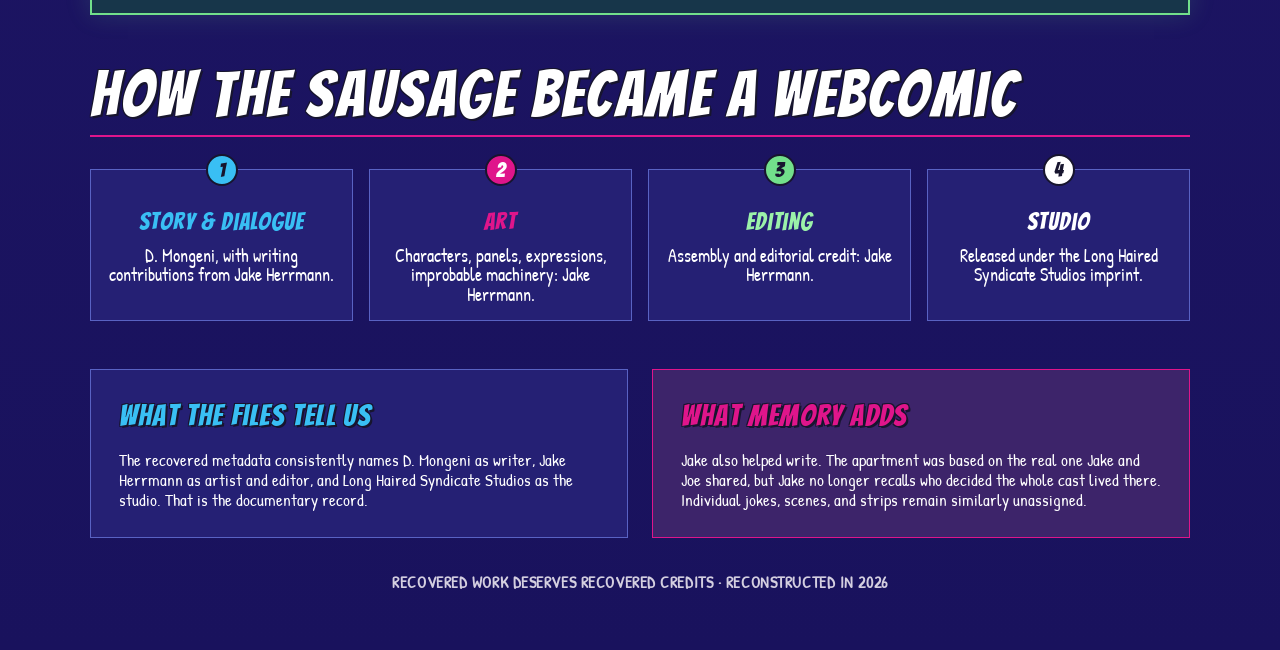
==== commit d029348a: "Clarify the apartment's real-life origin" ====
--- a/authors.html
+++ b/authors.html
@@ -67,7 +67,7 @@
                 <p class="credit-role text-clue-cyan">Original credited writer</p>
                 <h3 class="ink-text mt-1 font-display text-[clamp(3.1rem,7vw,5.2rem)] leading-none tracking-[.04em]">D. Mongeni</h3>
                 <p class="mt-5 font-hand text-[1.2rem] leading-[1.16] text-[#f0edf6]">
-                  Every recovered sidecar repeats D. Mongeni in the writer field, preserving the primary script credit across the original run. That writing laid the foundation for the apartment, the deadpan disasters, and a robot with entirely too much initiative.
+                  Every recovered sidecar repeats D. Mongeni in the writer field, preserving the primary script credit across the original run. That establishes the documented writing role without pretending the archive can tell us who contributed each premise, scene, or joke.
                 </p>
                 <p class="mt-4 border-l-4 border-clue-cyan pl-4 font-hand text-lg leading-[1.12] text-[#d9d5e4]">
                   The surviving archive does not include a fuller biography or a strip-by-strip division of writing duties, so this page does not manufacture one.
@@ -134,7 +134,7 @@
           </article>
           <article class="border border-clue-pink bg-[#3d246a] p-6 sm:p-7">
             <h2 class="ink-text font-display text-3xl tracking-[.04em] text-clue-pink">What Memory Adds</h2>
-            <p class="mt-4 font-hand text-[1.08rem] leading-[1.14]">Jake also helped write. The archive cannot yet assign individual jokes, scenes, or strips between the two writers, so the restored credit says exactly that—and no more.</p>
+            <p class="mt-4 font-hand text-[1.08rem] leading-[1.14]">Jake also helped write. The apartment was based on the real one Jake and Joe shared, but Jake no longer recalls who decided the whole cast lived there. Individual jokes, scenes, and strips remain similarly unassigned.</p>
           </article>
         </section>
 
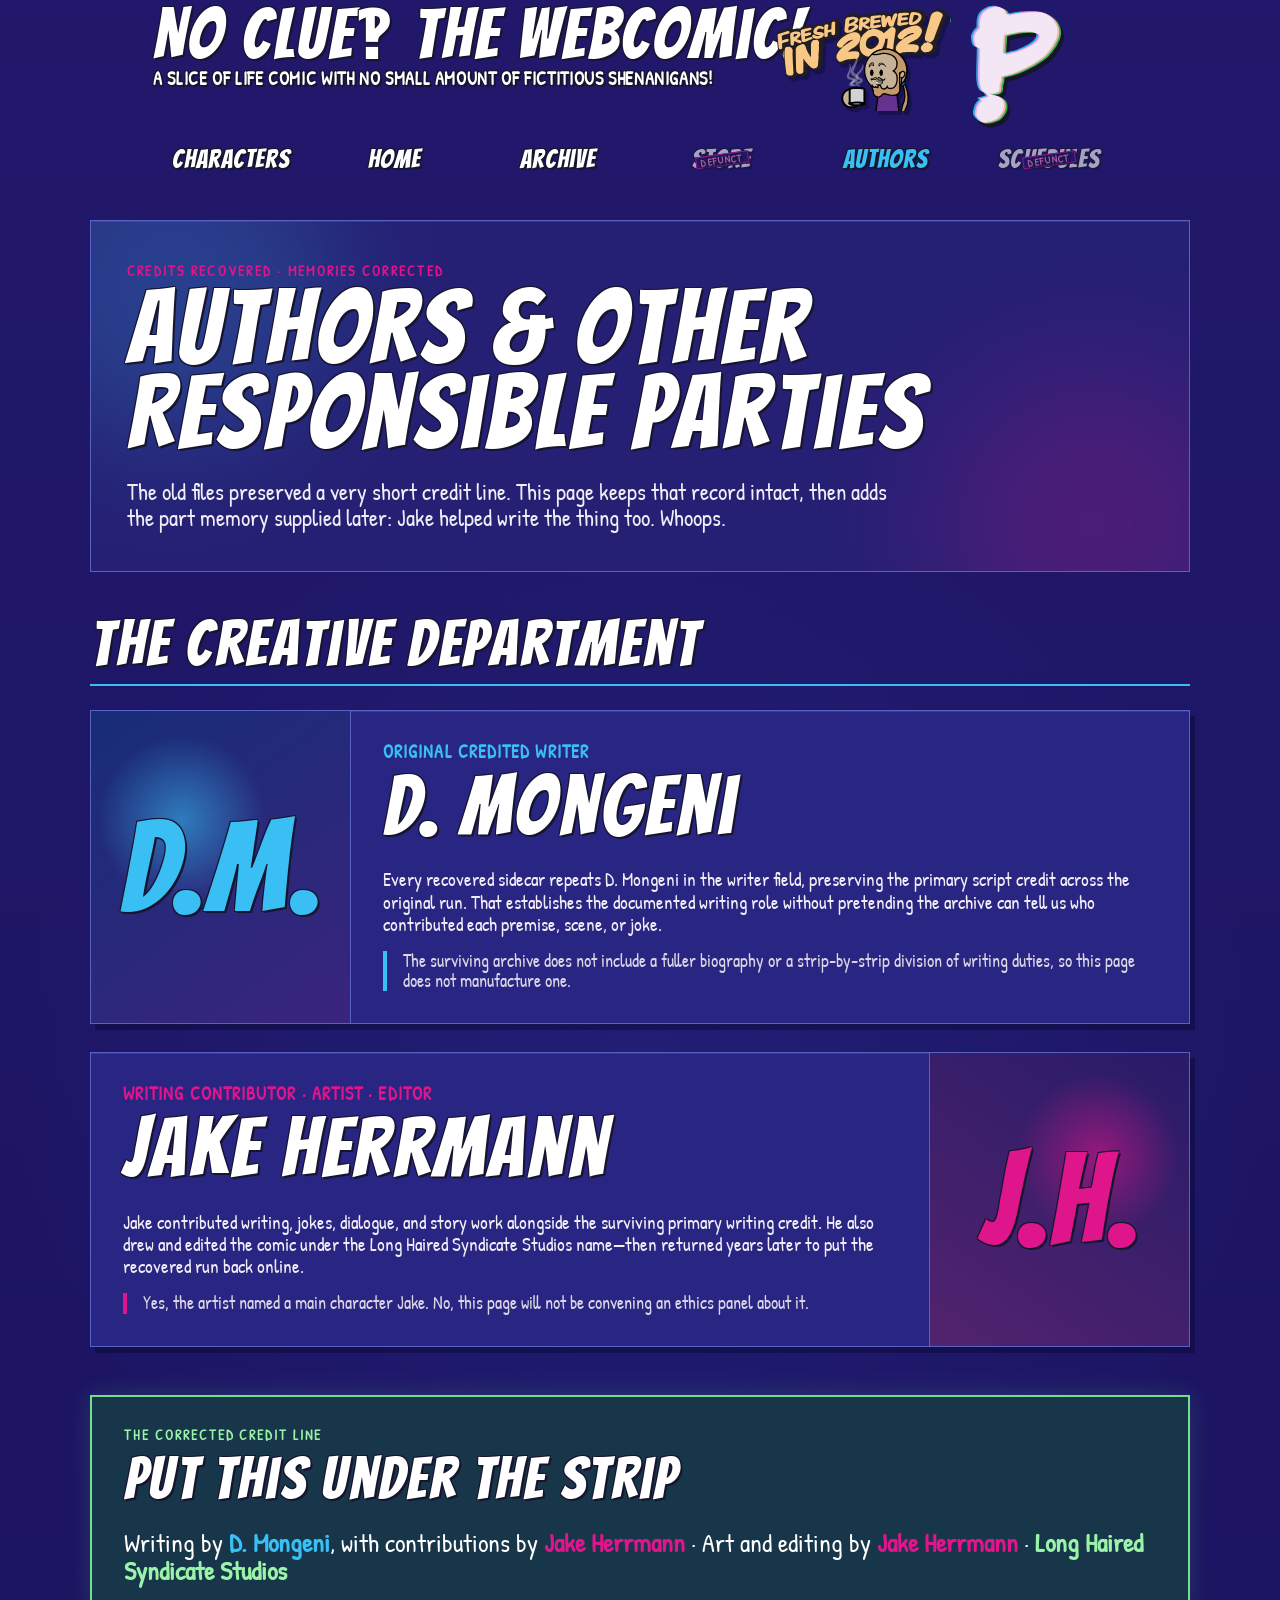
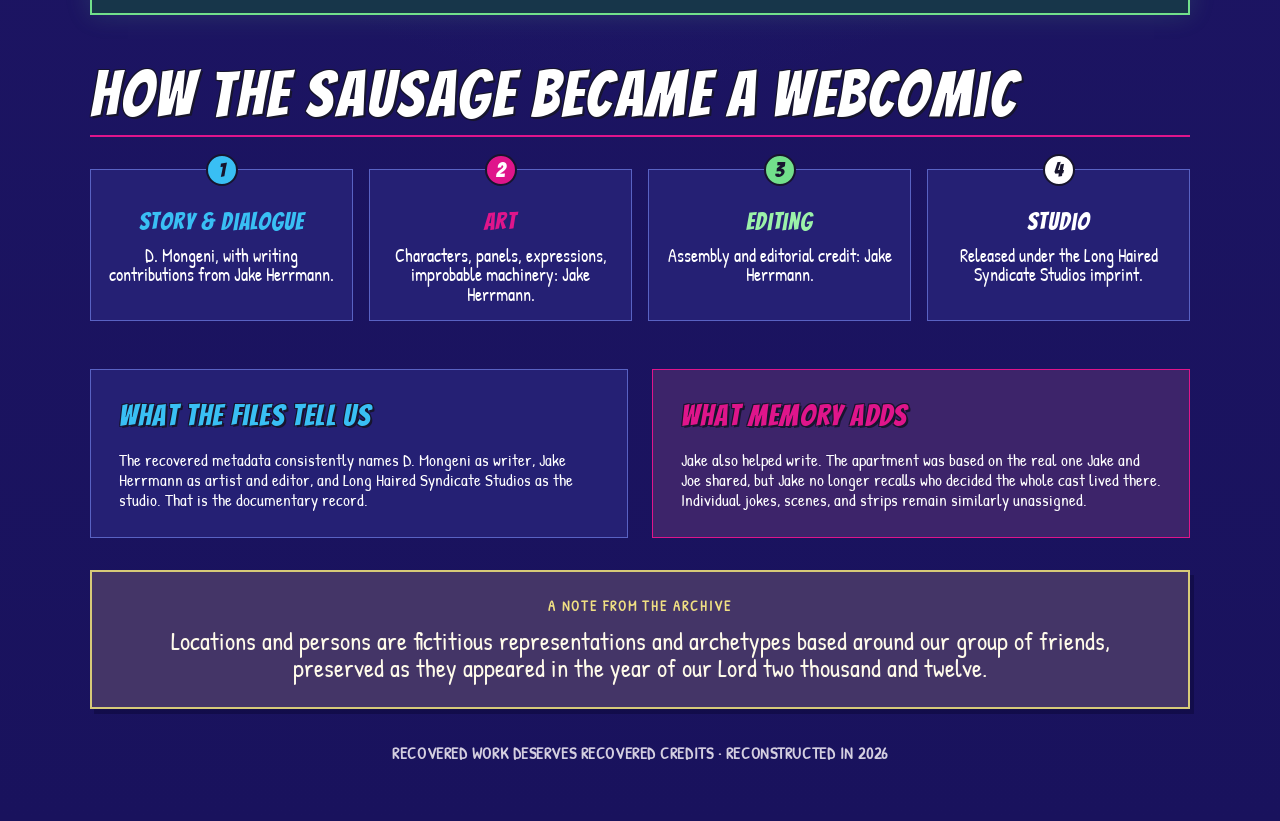
==== commit cd926e41: "Add 2012 fictionalization note" ====
--- a/authors.html
+++ b/authors.html
@@ -138,6 +138,13 @@
           </article>
         </section>
 
+        <aside class="mt-8 border-2 border-[#d7ca78] bg-[#443567] px-5 py-6 text-center shadow-[4px_5px_0_rgba(8,7,49,.42)] sm:px-10" aria-label="2012 preservation note">
+          <p class="comic-copy text-sm tracking-[.14em] text-[#f0df83]">A note from the archive</p>
+          <p class="mt-3 font-hand text-[clamp(1.2rem,2.6vw,1.55rem)] leading-[1.1] text-[#fffbea]">
+            Locations and persons are fictitious representations and archetypes based around our group of friends, preserved as they appeared in the year of our Lord two thousand and twelve.
+          </p>
+        </aside>
+
         <p class="comic-copy mt-8 text-center text-base text-[#d4cfe0]">Recovered work deserves recovered credits · Reconstructed in 2026</p>
       </main>
     </div>
--- a/styles.css
+++ b/styles.css
@@ -1 +1 @@
-*,:after,:before{--tw-border-spacing-x:0;--tw-border-spacing-y:0;--tw-translate-x:0;--tw-translate-y:0;--tw-rotate:0;--tw-skew-x:0;--tw-skew-y:0;--tw-scale-x:1;--tw-scale-y:1;--tw-pan-x: ;--tw-pan-y: ;--tw-pinch-zoom: ;--tw-scroll-snap-strictness:proximity;--tw-gradient-from-position: ;--tw-gradient-via-position: ;--tw-gradient-to-position: ;--tw-ordinal: ;--tw-slashed-zero: ;--tw-numeric-figure: ;--tw-numeric-spacing: ;--tw-numeric-fraction: ;--tw-ring-inset: ;--tw-ring-offset-width:0px;--tw-ring-offset-color:#fff;--tw-ring-color:rgba(59,130,246,.5);--tw-ring-offset-shadow:0 0 #0000;--tw-ring-shadow:0 0 #0000;--tw-shadow:0 0 #0000;--tw-shadow-colored:0 0 #0000;--tw-blur: ;--tw-brightness: ;--tw-contrast: ;--tw-grayscale: ;--tw-hue-rotate: ;--tw-invert: ;--tw-saturate: ;--tw-sepia: ;--tw-drop-shadow: ;--tw-backdrop-blur: ;--tw-backdrop-brightness: ;--tw-backdrop-contrast: ;--tw-backdrop-grayscale: ;--tw-backdrop-hue-rotate: ;--tw-backdrop-invert: ;--tw-backdrop-opacity: ;--tw-backdrop-saturate: ;--tw-backdrop-sepia: ;--tw-contain-size: ;--tw-contain-layout: ;--tw-contain-paint: ;--tw-contain-style: }::backdrop{--tw-border-spacing-x:0;--tw-border-spacing-y:0;--tw-translate-x:0;--tw-translate-y:0;--tw-rotate:0;--tw-skew-x:0;--tw-skew-y:0;--tw-scale-x:1;--tw-scale-y:1;--tw-pan-x: ;--tw-pan-y: ;--tw-pinch-zoom: ;--tw-scroll-snap-strictness:proximity;--tw-gradient-from-position: ;--tw-gradient-via-position: ;--tw-gradient-to-position: ;--tw-ordinal: ;--tw-slashed-zero: ;--tw-numeric-figure: ;--tw-numeric-spacing: ;--tw-numeric-fraction: ;--tw-ring-inset: ;--tw-ring-offset-width:0px;--tw-ring-offset-color:#fff;--tw-ring-color:rgba(59,130,246,.5);--tw-ring-offset-shadow:0 0 #0000;--tw-ring-shadow:0 0 #0000;--tw-shadow:0 0 #0000;--tw-shadow-colored:0 0 #0000;--tw-blur: ;--tw-brightness: ;--tw-contrast: ;--tw-grayscale: ;--tw-hue-rotate: ;--tw-invert: ;--tw-saturate: ;--tw-sepia: ;--tw-drop-shadow: ;--tw-backdrop-blur: ;--tw-backdrop-brightness: ;--tw-backdrop-contrast: ;--tw-backdrop-grayscale: ;--tw-backdrop-hue-rotate: ;--tw-backdrop-invert: ;--tw-backdrop-opacity: ;--tw-backdrop-saturate: ;--tw-backdrop-sepia: ;--tw-contain-size: ;--tw-contain-layout: ;--tw-contain-paint: ;--tw-contain-style: }/*! tailwindcss v3.4.17 | MIT License | https://tailwindcss.com*/*,:after,:before{box-sizing:border-box;border:0 solid #e5e7eb}:after,:before{--tw-content:""}:host,html{line-height:1.5;-webkit-text-size-adjust:100%;-moz-tab-size:4;-o-tab-size:4;tab-size:4;font-family:ui-sans-serif,system-ui,sans-serif,Apple Color Emoji,Segoe UI Emoji,Segoe UI Symbol,Noto Color Emoji;font-feature-settings:normal;font-variation-settings:normal;-webkit-tap-highlight-color:transparent}body{margin:0;line-height:inherit}hr{height:0;color:inherit;border-top-width:1px}abbr:where([title]){-webkit-text-decoration:underline dotted;text-decoration:underline dotted}h1,h2,h3,h4,h5,h6{font-size:inherit;font-weight:inherit}a{color:inherit;text-decoration:inherit}b,strong{font-weight:bolder}code,kbd,pre,samp{font-family:ui-monospace,SFMono-Regular,Menlo,Monaco,Consolas,Liberation Mono,Courier New,monospace;font-feature-settings:normal;font-variation-settings:normal;font-size:1em}small{font-size:80%}sub,sup{font-size:75%;line-height:0;position:relative;vertical-align:baseline}sub{bottom:-.25em}sup{top:-.5em}table{text-indent:0;border-color:inherit;border-collapse:collapse}button,input,optgroup,select,textarea{font-family:inherit;font-feature-settings:inherit;font-variation-settings:inherit;font-size:100%;font-weight:inherit;line-height:inherit;letter-spacing:inherit;color:inherit;margin:0;padding:0}button,select{text-transform:none}button,input:where([type=button]),input:where([type=reset]),input:where([type=submit]){-webkit-appearance:button;background-color:transparent;background-image:none}:-moz-focusring{outline:auto}:-moz-ui-invalid{box-shadow:none}progress{vertical-align:baseline}::-webkit-inner-spin-button,::-webkit-outer-spin-button{height:auto}[type=search]{-webkit-appearance:textfield;outline-offset:-2px}::-webkit-search-decoration{-webkit-appearance:none}::-webkit-file-upload-button{-webkit-appearance:button;font:inherit}summary{display:list-item}blockquote,dd,dl,figure,h1,h2,h3,h4,h5,h6,hr,p,pre{margin:0}fieldset{margin:0}fieldset,legend{padding:0}menu,ol,ul{list-style:none;margin:0;padding:0}dialog{padding:0}textarea{resize:vertical}input::-moz-placeholder,textarea::-moz-placeholder{opacity:1;color:#9ca3af}input::placeholder,textarea::placeholder{opacity:1;color:#9ca3af}[role=button],button{cursor:pointer}:disabled{cursor:default}audio,canvas,embed,iframe,img,object,svg,video{display:block;vertical-align:middle}img,video{max-width:100%;height:auto}[hidden]:where(:not([hidden=until-found])){display:none}html{scroll-behavior:smooth}body,html{--tw-bg-opacity:1;background-color:rgb(33 24 107/var(--tw-bg-opacity,1))}body{margin:0;min-height:100vh;overflow-x:hidden;--tw-text-opacity:1;color:rgb(255 255 255/var(--tw-text-opacity,1));-webkit-font-smoothing:antialiased;-moz-osx-font-smoothing:grayscale;background-image:radial-gradient(circle at 50% 44%,rgba(50,58,171,.24),transparent 42%),linear-gradient(180deg,#21186b,#19125d)}a{transition-property:transform;transition-timing-function:cubic-bezier(.4,0,.2,1);transition-duration:.15s}a:hover{--tw-translate-y:-0.125rem;transform:translate(var(--tw-translate-x),var(--tw-translate-y)) rotate(var(--tw-rotate)) skewX(var(--tw-skew-x)) skewY(var(--tw-skew-y)) scaleX(var(--tw-scale-x)) scaleY(var(--tw-scale-y));--tw-text-opacity:1;color:rgb(57 191 244/var(--tw-text-opacity,1))}a:focus-visible,button:focus-visible{outline-style:solid;outline-width:4px;outline-offset:4px;outline-color:#39bff4}.ink-text{text-shadow:2px 2px 0 #17152e,-1px -1px 0 #17152e,1px -1px 0 #17152e,-1px 1px 0 #17152e}.comic-copy{font-family:Patrick Hand,Comic Sans MS,cursive;font-weight:700;text-transform:uppercase;letter-spacing:.035em}.nav-link{text-shadow:2px 2px 0 #17152e,-1px -1px 0 #17152e,1px -1px 0 #17152e,-1px 1px 0 #17152e;white-space:nowrap;font-family:Bangers,Impact,sans-serif;font-size:1.35rem;letter-spacing:.04em}@media (min-width:768px){.nav-link{font-size:1.65rem}}.nav-defunct{position:relative;display:inline-block;cursor:not-allowed;opacity:.6}.nav-defunct:after{content:"DEFUNCT";pointer-events:none;position:absolute;left:50%;top:50%;border-width:1px;--tw-border-opacity:1;border-color:rgb(223 21 139/var(--tw-border-opacity,1));--tw-bg-opacity:1;background-color:rgb(33 24 107/var(--tw-bg-opacity,1));padding-left:.25rem;padding-right:.25rem;font-family:Patrick Hand,Comic Sans MS,cursive;font-size:.58rem;font-weight:700;line-height:1;letter-spacing:.12em;--tw-text-opacity:1;color:rgb(255 139 201/var(--tw-text-opacity,1));--tw-shadow:1px 1px 0 #17152e;--tw-shadow-colored:1px 1px 0 var(--tw-shadow-color);box-shadow:var(--tw-ring-offset-shadow,0 0 #0000),var(--tw-ring-shadow,0 0 #0000),var(--tw-shadow)}@media (min-width:768px){.nav-defunct:after{font-size:.64rem}}.nav-defunct:after{transform:translate(-50%,-50%) rotate(-8deg)}.social-link{text-shadow:2px 2px 0 #17152e,-1px -1px 0 #17152e,1px -1px 0 #17152e,-1px 1px 0 #17152e;font-family:Bangers,Impact,sans-serif;font-size:1rem;letter-spacing:.035em}@media (min-width:640px){.social-link{font-size:1.22rem}}.comic-control{display:flex;min-height:4rem;align-items:center;justify-content:center;gap:.25rem;text-align:center}.comic-control:disabled{cursor:not-allowed;opacity:.35}.arrow-shape{position:relative;display:flex;height:3rem;min-width:6.1rem;align-items:center;justify-content:center;border-width:2px;--tw-border-opacity:1;border-color:rgb(21 21 31/var(--tw-border-opacity,1));--tw-bg-opacity:1;background-color:rgb(136 138 142/var(--tw-bg-opacity,1));padding-left:.75rem;padding-right:.75rem;--tw-text-opacity:1;color:rgb(255 255 255/var(--tw-text-opacity,1));--tw-shadow:inset 0 0 0 1px #c7c8ca,2px 2px 0 rgba(0,0,0,.3);--tw-shadow-colored:inset 0 0 0 1px var(--tw-shadow-color),2px 2px 0 var(--tw-shadow-color);box-shadow:var(--tw-ring-offset-shadow,0 0 #0000),var(--tw-ring-shadow,0 0 #0000),var(--tw-shadow);transition-property:color,background-color,border-color,text-decoration-color,fill,stroke;transition-timing-function:cubic-bezier(.4,0,.2,1);transition-duration:.15s;clip-path:polygon(23% 0,23% 28%,100% 28%,100% 72%,23% 72%,23% 100%,0 50%)}.comic-control:not(:disabled):hover .arrow-shape{--tw-bg-opacity:1;background-color:rgb(57 191 244/var(--tw-bg-opacity,1))}.arrow-shape.right{clip-path:polygon(0 28%,77% 28%,77% 0,100% 50%,77% 100%,77% 72%,0 72%)}.arrow-shape.first{clip-path:polygon(12% 18%,20% 30%,30% 30%,30% 10%,0 50%,30% 90%,30% 70%,100% 70%,100% 30%,30% 30%,20% 30%)}.arrow-shape.newest{clip-path:polygon(0 30%,70% 30%,70% 10%,100% 50%,70% 90%,70% 70%,80% 70%,88% 82%,88% 70%,0 70%)}.archive-strip{border-width:1px;--tw-border-opacity:1;border-color:rgb(89 98 195/var(--tw-border-opacity,1));--tw-bg-opacity:1;background-color:rgb(41 37 130/var(--tw-bg-opacity,1));padding:.5rem;font-family:Bangers,Impact,sans-serif;font-size:1.125rem;line-height:1.75rem;letter-spacing:.04em;--tw-text-opacity:1;color:rgb(255 255 255/var(--tw-text-opacity,1));transition-property:color,background-color,border-color,text-decoration-color,fill,stroke,opacity,box-shadow,transform,filter,-webkit-backdrop-filter;transition-property:color,background-color,border-color,text-decoration-color,fill,stroke,opacity,box-shadow,transform,filter,backdrop-filter;transition-property:color,background-color,border-color,text-decoration-color,fill,stroke,opacity,box-shadow,transform,filter,backdrop-filter,-webkit-backdrop-filter;transition-timing-function:cubic-bezier(.4,0,.2,1);transition-duration:.15s}.archive-strip:hover{--tw-translate-y:-0.125rem;transform:translate(var(--tw-translate-x),var(--tw-translate-y)) rotate(var(--tw-rotate)) skewX(var(--tw-skew-x)) skewY(var(--tw-skew-y)) scaleX(var(--tw-scale-x)) scaleY(var(--tw-scale-y));--tw-border-opacity:1;border-color:rgb(57 191 244/var(--tw-border-opacity,1));--tw-bg-opacity:1;background-color:rgb(55 49 157/var(--tw-bg-opacity,1));--tw-text-opacity:1;color:rgb(57 191 244/var(--tw-text-opacity,1))}.archive-strip:focus-visible{outline-style:solid;outline-width:4px;outline-offset:2px;outline-color:#39bff4}.archive-strip[aria-current=true]{--tw-border-opacity:1;border-color:rgb(223 21 139/var(--tw-border-opacity,1));--tw-bg-opacity:1;background-color:rgb(68 50 140/var(--tw-bg-opacity,1));--tw-text-opacity:1;color:rgb(255 255 255/var(--tw-text-opacity,1));--tw-shadow:inset 0 0 0 2px rgba(223,21,139,.45);--tw-shadow-colored:inset 0 0 0 2px var(--tw-shadow-color)}.archive-strip[aria-current=true],.cast-card{box-shadow:var(--tw-ring-offset-shadow,0 0 #0000),var(--tw-ring-shadow,0 0 #0000),var(--tw-shadow)}.cast-card{overflow:hidden;border-width:1px;--tw-border-opacity:1;border-color:rgb(89 98 195/var(--tw-border-opacity,1));--tw-bg-opacity:1;background-color:rgb(41 37 130/var(--tw-bg-opacity,1));--tw-shadow:inset 0 1px 0 hsla(0,0%,100%,.09),4px 5px 0 rgba(8,7,49,.42);--tw-shadow-colored:inset 0 1px 0 var(--tw-shadow-color),4px 5px 0 var(--tw-shadow-color)}.cast-image{height:13rem;width:100%;border-bottom-width:1px;--tw-border-opacity:1;border-color:rgb(89 98 195/var(--tw-border-opacity,1));--tw-bg-opacity:1;background-color:rgb(255 255 255/var(--tw-bg-opacity,1));-o-object-fit:cover;object-fit:cover;-o-object-position:center;object-position:center}@media (min-width:640px){.cast-image{height:15rem}}.cast-image{image-rendering:auto}.cast-copy{padding:1rem 1.25rem 1.25rem}.cast-fact{position:relative;padding-left:1rem;font-size:1.05rem;line-height:1.12;--tw-text-opacity:1;color:rgb(240 237 246/var(--tw-text-opacity,1))}.cast-fact:before{content:"◆";position:absolute;left:0;top:0;font-size:.65rem;--tw-text-opacity:1;color:rgb(57 191 244/var(--tw-text-opacity,1))}.evidence-link{display:inline-flex;border-width:1px;--tw-border-opacity:1;border-color:rgb(101 112 209/var(--tw-border-opacity,1));--tw-bg-opacity:1;background-color:rgb(33 29 112/var(--tw-bg-opacity,1));padding:.25rem .5rem;font-family:Bangers,Impact,sans-serif;font-size:1rem;line-height:1.5rem;letter-spacing:.045em;--tw-text-opacity:1;color:rgb(255 255 255/var(--tw-text-opacity,1));transition-property:color,background-color,border-color,text-decoration-color,fill,stroke,opacity,box-shadow,transform,filter,-webkit-backdrop-filter;transition-property:color,background-color,border-color,text-decoration-color,fill,stroke,opacity,box-shadow,transform,filter,backdrop-filter;transition-property:color,background-color,border-color,text-decoration-color,fill,stroke,opacity,box-shadow,transform,filter,backdrop-filter,-webkit-backdrop-filter;transition-timing-function:cubic-bezier(.4,0,.2,1);transition-duration:.15s}.evidence-link:hover{--tw-translate-y:-0.125rem;transform:translate(var(--tw-translate-x),var(--tw-translate-y)) rotate(var(--tw-rotate)) skewX(var(--tw-skew-x)) skewY(var(--tw-skew-y)) scaleX(var(--tw-scale-x)) scaleY(var(--tw-scale-y));--tw-border-opacity:1;border-color:rgb(57 191 244/var(--tw-border-opacity,1));--tw-text-opacity:1;color:rgb(57 191 244/var(--tw-text-opacity,1))}.confidence-pill{display:inline-flex;align-items:center;border-width:1px;padding:.25rem .5rem;font-family:Patrick Hand,Comic Sans MS,cursive;font-size:.875rem;line-height:1.25rem;font-weight:700;text-transform:uppercase;letter-spacing:.08em}.confidence-confirmed{border-color:rgb(57 191 244/var(--tw-border-opacity,1));background-color:rgb(23 63 124/var(--tw-bg-opacity,1));color:rgb(189 238 255/var(--tw-text-opacity,1))}.confidence-confirmed,.confidence-inferred{--tw-border-opacity:1;--tw-bg-opacity:1;--tw-text-opacity:1}.confidence-inferred{border-color:rgb(223 21 139/var(--tw-border-opacity,1));background-color:rgb(99 33 98/var(--tw-bg-opacity,1));color:rgb(255 208 233/var(--tw-text-opacity,1))}.confidence-open{--tw-border-opacity:1;border-color:rgb(144 223 156/var(--tw-border-opacity,1));--tw-bg-opacity:1;background-color:rgb(32 88 55/var(--tw-bg-opacity,1));--tw-text-opacity:1;color:rgb(212 255 218/var(--tw-text-opacity,1))}.author-card{position:relative;overflow:hidden;border-width:1px;--tw-border-opacity:1;border-color:rgb(89 98 195/var(--tw-border-opacity,1));--tw-bg-opacity:1;background-color:rgb(41 37 130/var(--tw-bg-opacity,1));--tw-shadow:inset 0 1px 0 hsla(0,0%,100%,.09),5px 6px 0 rgba(8,7,49,.46);--tw-shadow-colored:inset 0 1px 0 var(--tw-shadow-color),5px 6px 0 var(--tw-shadow-color);box-shadow:var(--tw-ring-offset-shadow,0 0 #0000),var(--tw-ring-shadow,0 0 #0000),var(--tw-shadow)}.author-monogram{text-shadow:2px 2px 0 #17152e,-1px -1px 0 #17152e,1px -1px 0 #17152e,-1px 1px 0 #17152e;display:flex;min-height:14rem;align-items:center;justify-content:center;overflow:hidden;border-bottom-width:1px;--tw-border-opacity:1;border-color:rgb(89 98 195/var(--tw-border-opacity,1));font-family:Bangers,Impact,sans-serif;font-size:8rem;line-height:1;letter-spacing:.02em}@media (min-width:768px){.author-monogram{min-height:100%;border-bottom-width:0;border-right-width:1px}}.credit-role{font-family:Patrick Hand,Comic Sans MS,cursive;font-weight:700;text-transform:uppercase;font-size:1.125rem;line-height:1.75rem;line-height:1;letter-spacing:.06em}.production-step{position:relative;border-width:1px;--tw-border-opacity:1;border-color:rgb(89 98 195/var(--tw-border-opacity,1));--tw-bg-opacity:1;background-color:rgb(37 32 116/var(--tw-bg-opacity,1));padding:2.25rem 1rem 1rem;text-align:center}.production-number{position:absolute;left:50%;top:0;display:flex;width:2rem;height:2rem;--tw-translate-x:-50%;--tw-translate-y:-50%;transform:translate(var(--tw-translate-x),var(--tw-translate-y)) rotate(var(--tw-rotate)) skewX(var(--tw-skew-x)) skewY(var(--tw-skew-y)) scaleX(var(--tw-scale-x)) scaleY(var(--tw-scale-y));align-items:center;justify-content:center;border-radius:9999px;border-width:2px;--tw-border-opacity:1;border-color:rgb(23 21 46/var(--tw-border-opacity,1));--tw-bg-opacity:1;background-color:rgb(57 191 244/var(--tw-bg-opacity,1));font-family:Bangers,Impact,sans-serif;font-size:1.25rem;line-height:1.75rem;--tw-text-opacity:1;color:rgb(23 21 46/var(--tw-text-opacity,1))}.pointer-events-none{pointer-events:none}.visible{visibility:visible}.absolute{position:absolute}.relative{position:relative}.inset-0{inset:0}.-bottom-24{bottom:-6rem}.-bottom-28{bottom:-7rem}.-left-16{left:-4rem}.-left-20{left:-5rem}.-right-12{right:-3rem}.-right-16{right:-4rem}.-top-20{top:-5rem}.-top-24{top:-6rem}.bottom-3{bottom:.75rem}.left-1\/2{left:50%}.left-3{left:.75rem}.left-5{left:1.25rem}.right-1{right:.25rem}.right-44{right:11rem}.right-5{right:1.25rem}.top-0{top:0}.top-12{top:3rem}.top-2{top:.5rem}.z-10{z-index:10}.z-20{z-index:20}.z-40{z-index:40}.order-1{order:1}.order-2{order:2}.order-3{order:3}.order-4{order:4}.col-span-2{grid-column:span 2/span 2}.mx-auto{margin-left:auto;margin-right:auto}.mb-1{margin-bottom:.25rem}.mb-3{margin-bottom:.75rem}.mb-4{margin-bottom:1rem}.mb-5{margin-bottom:1.25rem}.mb-6{margin-bottom:1.5rem}.mb-8{margin-bottom:2rem}.mt-1{margin-top:.25rem}.mt-10{margin-top:2.5rem}.mt-12{margin-top:3rem}.mt-2{margin-top:.5rem}.mt-3{margin-top:.75rem}.mt-4{margin-top:1rem}.mt-5{margin-top:1.25rem}.mt-6{margin-top:1.5rem}.mt-8{margin-top:2rem}.block{display:block}.flex{display:flex}.grid{display:grid}.hidden{display:none}.size-72{width:18rem;height:18rem}.size-80{width:20rem;height:20rem}.h-28{height:7rem}.h-32{height:8rem}.h-44{height:11rem}.h-48{height:12rem}.h-auto{height:auto}.h-full{height:100%}.min-h-72{min-height:18rem}.min-h-\[132px\]{min-height:132px}.w-20{width:5rem}.w-24{width:6rem}.w-44{width:11rem}.w-6{width:1.5rem}.w-64{width:16rem}.w-\[1\.65rem\]{width:1.65rem}.w-\[86\%\]{width:86%}.w-auto{width:auto}.w-full{width:100%}.max-w-12{max-width:3rem}.max-w-14{max-width:3.5rem}.max-w-\[1100px\]{max-width:1100px}.max-w-\[1280px\]{max-width:1280px}.max-w-\[700px\]{max-width:700px}.max-w-\[710px\]{max-width:710px}.max-w-\[760px\]{max-width:760px}.max-w-\[820px\]{max-width:820px}.max-w-\[974px\]{max-width:974px}.max-w-full{max-width:100%}.max-w-none{max-width:none}.shrink{flex-shrink:1}.-translate-x-1\/2{--tw-translate-x:-50%}.-rotate-12,.-translate-x-1\/2{transform:translate(var(--tw-translate-x),var(--tw-translate-y)) rotate(var(--tw-rotate)) skewX(var(--tw-skew-x)) skewY(var(--tw-skew-y)) scaleX(var(--tw-scale-x)) scaleY(var(--tw-scale-y))}.-rotate-12{--tw-rotate:-12deg}.rotate-12{--tw-rotate:12deg;transform:translate(var(--tw-translate-x),var(--tw-translate-y)) rotate(var(--tw-rotate)) skewX(var(--tw-skew-x)) skewY(var(--tw-skew-y)) scaleX(var(--tw-scale-x)) scaleY(var(--tw-scale-y))}.resize{resize:both}.scroll-mt-4{scroll-margin-top:1rem}.grid-cols-2{grid-template-columns:repeat(2,minmax(0,1fr))}.grid-cols-3{grid-template-columns:repeat(3,minmax(0,1fr))}.grid-cols-4{grid-template-columns:repeat(4,minmax(0,1fr))}.flex-wrap{flex-wrap:wrap}.items-end{align-items:flex-end}.items-center{align-items:center}.justify-center{justify-content:center}.justify-between{justify-content:space-between}.gap-1{gap:.25rem}.gap-2{gap:.5rem}.gap-3{gap:.75rem}.gap-4{gap:1rem}.gap-6{gap:1.5rem}.gap-7{gap:1.75rem}.gap-x-4{-moz-column-gap:1rem;column-gap:1rem}.gap-y-2{row-gap:.5rem}.gap-y-3{row-gap:.75rem}.gap-y-8{row-gap:2rem}.space-y-3>:not([hidden])~:not([hidden]){--tw-space-y-reverse:0;margin-top:calc(.75rem*(1 - var(--tw-space-y-reverse)));margin-bottom:calc(.75rem*var(--tw-space-y-reverse))}.overflow-hidden{overflow:hidden}.overflow-visible{overflow:visible}.rounded-full{border-radius:9999px}.border{border-width:1px}.border-2{border-width:2px}.border-b{border-bottom-width:1px}.border-b-2{border-bottom-width:2px}.border-l-4{border-left-width:4px}.border-\[\#4149ad\]{--tw-border-opacity:1;border-color:rgb(65 73 173/var(--tw-border-opacity,1))}.border-\[\#4d55b2\]{--tw-border-opacity:1;border-color:rgb(77 85 178/var(--tw-border-opacity,1))}.border-\[\#5159b7\]{--tw-border-opacity:1;border-color:rgb(81 89 183/var(--tw-border-opacity,1))}.border-\[\#5962c3\]{--tw-border-opacity:1;border-color:rgb(89 98 195/var(--tw-border-opacity,1))}.border-\[\#72e08b\]{--tw-border-opacity:1;border-color:rgb(114 224 139/var(--tw-border-opacity,1))}.border-clue-cyan{--tw-border-opacity:1;border-color:rgb(57 191 244/var(--tw-border-opacity,1))}.border-clue-pink{--tw-border-opacity:1;border-color:rgb(223 21 139/var(--tw-border-opacity,1))}.bg-\[\#162b55\]{--tw-bg-opacity:1;background-color:rgb(22 43 85/var(--tw-bg-opacity,1))}.bg-\[\#17364a\]{--tw-bg-opacity:1;background-color:rgb(23 54 74/var(--tw-bg-opacity,1))}.bg-\[\#1f1b65\]{--tw-bg-opacity:1;background-color:rgb(31 27 101/var(--tw-bg-opacity,1))}.bg-\[\#203d45\]{--tw-bg-opacity:1;background-color:rgb(32 61 69/var(--tw-bg-opacity,1))}.bg-\[\#252074\]{--tw-bg-opacity:1;background-color:rgb(37 32 116/var(--tw-bg-opacity,1))}.bg-\[\#3d246a\]{--tw-bg-opacity:1;background-color:rgb(61 36 106/var(--tw-bg-opacity,1))}.bg-\[\#72e08b\]{--tw-bg-opacity:1;background-color:rgb(114 224 139/var(--tw-bg-opacity,1))}.bg-clue-cyan{--tw-bg-opacity:1;background-color:rgb(57 191 244/var(--tw-bg-opacity,1))}.bg-clue-panel{--tw-bg-opacity:1;background-color:rgb(49 57 158/var(--tw-bg-opacity,1))}.bg-clue-pink{--tw-bg-opacity:1;background-color:rgb(223 21 139/var(--tw-bg-opacity,1))}.bg-white{--tw-bg-opacity:1;background-color:rgb(255 255 255/var(--tw-bg-opacity,1))}.bg-\[radial-gradient\(circle\2c rgba\(114\2c 224\2c 139\2c \.26\)\2c transparent_62\%\)\]{background-image:radial-gradient(circle,rgba(114,224,139,.26),transparent 62%)}.bg-\[radial-gradient\(circle_at_35\%_35\%\2c rgba\(57\2c 191\2c 244\2c \.55\)\2c transparent_32\%\)\2c linear-gradient\(145deg\2c \#172d77\2c \#3a247e\)\]{background-image:radial-gradient(circle at 35% 35%,rgba(57,191,244,.55),transparent 32%),linear-gradient(145deg,#172d77,#3a247e)}.bg-\[radial-gradient\(circle_at_65\%_35\%\2c rgba\(223\2c 21\2c 139\2c \.56\)\2c transparent_32\%\)\2c linear-gradient\(215deg\2c \#281b68\2c \#52236e\)\]{background-image:radial-gradient(circle at 65% 35%,rgba(223,21,139,.56),transparent 32%),linear-gradient(215deg,#281b68,#52236e)}.p-6{padding:1.5rem}.p-8{padding:2rem}.px-3{padding-left:.75rem;padding-right:.75rem}.px-4{padding-left:1rem;padding-right:1rem}.px-5{padding-left:1.25rem;padding-right:1.25rem}.px-\[5\.5\%\]{padding-left:5.5%;padding-right:5.5%}.py-1{padding-top:.25rem;padding-bottom:.25rem}.py-2{padding-top:.5rem;padding-bottom:.5rem}.py-4{padding-top:1rem;padding-bottom:1rem}.py-5{padding-top:1.25rem;padding-bottom:1.25rem}.py-7{padding-top:1.75rem;padding-bottom:1.75rem}.py-8{padding-top:2rem;padding-bottom:2rem}.pb-10{padding-bottom:2.5rem}.pb-14{padding-bottom:3.5rem}.pb-2{padding-bottom:.5rem}.pb-8{padding-bottom:2rem}.pb-\[4\%\]{padding-bottom:4%}.pl-4{padding-left:1rem}.pr-24{padding-right:6rem}.pt-1{padding-top:.25rem}.pt-\[6\%\]{padding-top:6%}.text-left{text-align:left}.text-center{text-align:center}.font-display{font-family:Bangers,Impact,sans-serif}.font-hand{font-family:Patrick Hand,Comic Sans MS,cursive}.font-sans{font-family:ui-sans-serif,system-ui,sans-serif,Apple Color Emoji,Segoe UI Emoji,Segoe UI Symbol,Noto Color Emoji}.text-2xl{font-size:1.5rem;line-height:2rem}.text-3xl{font-size:1.875rem;line-height:2.25rem}.text-4xl{font-size:2.25rem;line-height:2.5rem}.text-5xl{font-size:3rem;line-height:1}.text-\[1\.02rem\]{font-size:1.02rem}.text-\[1\.05rem\]{font-size:1.05rem}.text-\[1\.08rem\]{font-size:1.08rem}.text-\[1\.2rem\]{font-size:1.2rem}.text-\[clamp\(\.78rem\2c 2vw\2c 1\.13rem\)\]{font-size:clamp(.78rem,2vw,1.13rem)}.text-\[clamp\(\.88rem\2c 1\.75vw\2c 1\.08rem\)\]{font-size:clamp(.88rem,1.75vw,1.08rem)}.text-\[clamp\(1\.15rem\2c 2\.4vw\2c 1\.45rem\)\]{font-size:clamp(1.15rem,2.4vw,1.45rem)}.text-\[clamp\(1\.25rem\2c 2\.5vw\2c 1\.65rem\)\]{font-size:clamp(1.25rem,2.5vw,1.65rem)}.text-\[clamp\(1\.5rem\2c 3vw\2c 2rem\)\]{font-size:clamp(1.5rem,3vw,2rem)}.text-\[clamp\(2\.4rem\2c 5vw\2c 3\.7rem\)\]{font-size:clamp(2.4rem,5vw,3.7rem)}.text-\[clamp\(2\.65rem\2c 6\.4vw\2c 4\.35rem\)\]{font-size:clamp(2.65rem,6.4vw,4.35rem)}.text-\[clamp\(2\.6rem\2c 6vw\2c 4rem\)\]{font-size:clamp(2.6rem,6vw,4rem)}.text-\[clamp\(2\.7rem\2c 6vw\2c 4rem\)\]{font-size:clamp(2.7rem,6vw,4rem)}.text-\[clamp\(3\.1rem\2c 7vw\2c 5\.2rem\)\]{font-size:clamp(3.1rem,7vw,5.2rem)}.text-\[clamp\(3\.5rem\2c 10vw\2c 6\.5rem\)\]{font-size:clamp(3.5rem,10vw,6.5rem)}.text-base{font-size:1rem;line-height:1.5rem}.text-lg{font-size:1.125rem;line-height:1.75rem}.text-sm{font-size:.875rem;line-height:1.25rem}.text-xl{font-size:1.25rem;line-height:1.75rem}.font-black{font-weight:900}.leading-\[\.78\]{line-height:.78}.leading-\[\.82\]{line-height:.82}.leading-\[\.88\]{line-height:.88}.leading-\[1\.02\]{line-height:1.02}.leading-\[1\.08\]{line-height:1.08}.leading-\[1\.12\]{line-height:1.12}.leading-\[1\.14\]{line-height:1.14}.leading-\[1\.15\]{line-height:1.15}.leading-\[1\.16\]{line-height:1.16}.leading-none{line-height:1}.tracking-\[\.035em\]{letter-spacing:.035em}.tracking-\[\.04em\]{letter-spacing:.04em}.tracking-\[\.14em\]{letter-spacing:.14em}.tracking-\[\.16em\]{letter-spacing:.16em}.text-\[\#9bf2a9\]{--tw-text-opacity:1;color:rgb(155 242 169/var(--tw-text-opacity,1))}.text-\[\#d4cfe0\]{--tw-text-opacity:1;color:rgb(212 207 224/var(--tw-text-opacity,1))}.text-\[\#d9d5e4\]{--tw-text-opacity:1;color:rgb(217 213 228/var(--tw-text-opacity,1))}.text-\[\#f0edf6\]{--tw-text-opacity:1;color:rgb(240 237 246/var(--tw-text-opacity,1))}.text-clue-cyan{--tw-text-opacity:1;color:rgb(57 191 244/var(--tw-text-opacity,1))}.text-clue-pink{--tw-text-opacity:1;color:rgb(223 21 139/var(--tw-text-opacity,1))}.text-white{--tw-text-opacity:1;color:rgb(255 255 255/var(--tw-text-opacity,1))}.opacity-20{opacity:.2}.shadow-\[0_0_24px_rgba\(114\2c 224\2c 139\2c \.16\)\]{--tw-shadow:0 0 24px rgba(114,224,139,.16);--tw-shadow-colored:0 0 24px var(--tw-shadow-color);box-shadow:var(--tw-ring-offset-shadow,0 0 #0000),var(--tw-ring-shadow,0 0 #0000),var(--tw-shadow)}.shadow-\[0_0_25px_rgba\(114\2c 224\2c 139\2c \.2\)\]{--tw-shadow:0 0 25px rgba(114,224,139,.2);--tw-shadow-colored:0 0 25px var(--tw-shadow-color);box-shadow:var(--tw-ring-offset-shadow,0 0 #0000),var(--tw-ring-shadow,0 0 #0000),var(--tw-shadow)}.shadow-\[inset_0_1px_0_rgba\(255\2c 255\2c 255\2c \.08\)\]{--tw-shadow:inset 0 1px 0 hsla(0,0%,100%,.08);--tw-shadow-colored:inset 0 1px 0 var(--tw-shadow-color);box-shadow:var(--tw-ring-offset-shadow,0 0 #0000),var(--tw-ring-shadow,0 0 #0000),var(--tw-shadow)}.shadow-\[inset_0_1px_0_rgba\(255\2c 255\2c 255\2c \.09\)\]{--tw-shadow:inset 0 1px 0 hsla(0,0%,100%,.09);--tw-shadow-colored:inset 0 1px 0 var(--tw-shadow-color);box-shadow:var(--tw-ring-offset-shadow,0 0 #0000),var(--tw-ring-shadow,0 0 #0000),var(--tw-shadow)}.blur-3xl{--tw-blur:blur(64px)}.blur-3xl,.drop-shadow-\[0_0_10px_rgba\(114\2c 224\2c 139\2c \.9\)\]{filter:var(--tw-blur) var(--tw-brightness) var(--tw-contrast) var(--tw-grayscale) var(--tw-hue-rotate) var(--tw-invert) var(--tw-saturate) var(--tw-sepia) var(--tw-drop-shadow)}.drop-shadow-\[0_0_10px_rgba\(114\2c 224\2c 139\2c \.9\)\]{--tw-drop-shadow:drop-shadow(0 0 10px rgba(114,224,139,.9))}.drop-shadow-\[0_0_12px_rgba\(223\2c 21\2c 139\2c \.9\)\]{--tw-drop-shadow:drop-shadow(0 0 12px rgba(223,21,139,.9))}.drop-shadow-\[0_0_12px_rgba\(223\2c 21\2c 139\2c \.9\)\],.drop-shadow-\[0_0_12px_rgba\(57\2c 191\2c 244\2c \.9\)\]{filter:var(--tw-blur) var(--tw-brightness) var(--tw-contrast) var(--tw-grayscale) var(--tw-hue-rotate) var(--tw-invert) var(--tw-saturate) var(--tw-sepia) var(--tw-drop-shadow)}.drop-shadow-\[0_0_12px_rgba\(57\2c 191\2c 244\2c \.9\)\]{--tw-drop-shadow:drop-shadow(0 0 12px rgba(57,191,244,.9))}.drop-shadow-\[0_0_14px_rgba\(114\2c 224\2c 139\2c \.9\)\]{--tw-drop-shadow:drop-shadow(0 0 14px rgba(114,224,139,.9))}.drop-shadow-\[0_0_14px_rgba\(114\2c 224\2c 139\2c \.9\)\],.drop-shadow-\[0_0_18px_rgba\(223\2c 21\2c 139\2c \.9\)\]{filter:var(--tw-blur) var(--tw-brightness) var(--tw-contrast) var(--tw-grayscale) var(--tw-hue-rotate) var(--tw-invert) var(--tw-saturate) var(--tw-sepia) var(--tw-drop-shadow)}.drop-shadow-\[0_0_18px_rgba\(223\2c 21\2c 139\2c \.9\)\]{--tw-drop-shadow:drop-shadow(0 0 18px rgba(223,21,139,.9))}.drop-shadow-\[0_0_8px_rgba\(223\2c 21\2c 139\2c \.85\)\]{--tw-drop-shadow:drop-shadow(0 0 8px rgba(223,21,139,.85))}.drop-shadow-\[0_0_8px_rgba\(223\2c 21\2c 139\2c \.85\)\],.drop-shadow-\[0_0_8px_rgba\(57\2c 191\2c 244\2c \.85\)\]{filter:var(--tw-blur) var(--tw-brightness) var(--tw-contrast) var(--tw-grayscale) var(--tw-hue-rotate) var(--tw-invert) var(--tw-saturate) var(--tw-sepia) var(--tw-drop-shadow)}.drop-shadow-\[0_0_8px_rgba\(57\2c 191\2c 244\2c \.85\)\]{--tw-drop-shadow:drop-shadow(0 0 8px rgba(57,191,244,.85))}.drop-shadow-\[3px_4px_0_\#17152e\]{--tw-drop-shadow:drop-shadow(3px 4px 0 #17152e)}.drop-shadow-\[3px_4px_0_\#17152e\],.drop-shadow-\[3px_4px_0_rgba\(0\2c 0\2c 0\2c \.26\)\]{filter:var(--tw-blur) var(--tw-brightness) var(--tw-contrast) var(--tw-grayscale) var(--tw-hue-rotate) var(--tw-invert) var(--tw-saturate) var(--tw-sepia) var(--tw-drop-shadow)}.drop-shadow-\[3px_4px_0_rgba\(0\2c 0\2c 0\2c \.26\)\]{--tw-drop-shadow:drop-shadow(3px 4px 0 rgba(0,0,0,.26))}@media (min-width:640px){.sm\:right-5{right:1.25rem}.sm\:order-3{order:3}.sm\:order-4{order:4}.sm\:col-span-1{grid-column:span 1/span 1}.sm\:mt-0{margin-top:0}.sm\:block{display:block}.sm\:h-32{height:8rem}.sm\:h-36{height:9rem}.sm\:h-48{height:12rem}.sm\:min-h-\[140px\]{min-height:140px}.sm\:w-32{width:8rem}.sm\:w-\[clamp\(2\.45rem\2c 4\.7vw\2c 3rem\)\]{width:clamp(2.45rem,4.7vw,3rem)}.sm\:w-\[clamp\(3\.1rem\2c 6\.4vw\2c 4\.2rem\)\]{width:clamp(3.1rem,6.4vw,4.2rem)}.sm\:grid-cols-2{grid-template-columns:repeat(2,minmax(0,1fr))}.sm\:grid-cols-4{grid-template-columns:repeat(4,minmax(0,1fr))}.sm\:grid-cols-7{grid-template-columns:repeat(7,minmax(0,1fr))}.sm\:grid-cols-\[120px_1fr_120px\]{grid-template-columns:120px 1fr 120px}.sm\:grid-cols-\[auto_1fr\]{grid-template-columns:auto 1fr}.sm\:items-center{align-items:center}.sm\:gap-3{gap:.75rem}.sm\:gap-6{gap:1.5rem}.sm\:p-7{padding:1.75rem}.sm\:p-8{padding:2rem}.sm\:px-16{padding-left:4rem;padding-right:4rem}.sm\:px-5{padding-left:1.25rem;padding-right:1.25rem}.sm\:px-6{padding-left:1.5rem;padding-right:1.5rem}.sm\:px-8{padding-left:2rem;padding-right:2rem}.sm\:px-9{padding-left:2.25rem;padding-right:2.25rem}.sm\:py-10{padding-top:2.5rem;padding-bottom:2.5rem}.sm\:py-5{padding-top:1.25rem;padding-bottom:1.25rem}.sm\:py-9{padding-top:2.25rem;padding-bottom:2.25rem}.sm\:pr-40{padding-right:10rem}.sm\:text-left{text-align:left}}@media (min-width:768px){.md\:right-12{right:3rem}.md\:order-1{order:1}.md\:order-2{order:2}.md\:grid-cols-2{grid-template-columns:repeat(2,minmax(0,1fr))}.md\:grid-cols-6{grid-template-columns:repeat(6,minmax(0,1fr))}.md\:grid-cols-9{grid-template-columns:repeat(9,minmax(0,1fr))}.md\:grid-cols-\[1fr_250px\]{grid-template-columns:1fr 250px}.md\:grid-cols-\[1fr_260px\]{grid-template-columns:1fr 260px}.md\:grid-cols-\[260px_1fr\]{grid-template-columns:260px 1fr}.md\:grid-cols-\[280px_1fr\]{grid-template-columns:280px 1fr}.md\:items-center{align-items:center}.md\:gap-2{gap:.5rem}.md\:border-l{border-left-width:1px}.md\:border-r-0{border-right-width:0}.md\:pb-10{padding-bottom:2.5rem}.md\:pr-52{padding-right:13rem}}@media (min-width:900px){.min-\[900px\]\:block{display:block}}@media (min-width:1024px){.lg\:grid-cols-4{grid-template-columns:repeat(4,minmax(0,1fr))}}@media (min-width:1280px){.xl\:px-0{padding-left:0;padding-right:0}}+*,:after,:before{--tw-border-spacing-x:0;--tw-border-spacing-y:0;--tw-translate-x:0;--tw-translate-y:0;--tw-rotate:0;--tw-skew-x:0;--tw-skew-y:0;--tw-scale-x:1;--tw-scale-y:1;--tw-pan-x: ;--tw-pan-y: ;--tw-pinch-zoom: ;--tw-scroll-snap-strictness:proximity;--tw-gradient-from-position: ;--tw-gradient-via-position: ;--tw-gradient-to-position: ;--tw-ordinal: ;--tw-slashed-zero: ;--tw-numeric-figure: ;--tw-numeric-spacing: ;--tw-numeric-fraction: ;--tw-ring-inset: ;--tw-ring-offset-width:0px;--tw-ring-offset-color:#fff;--tw-ring-color:rgba(59,130,246,.5);--tw-ring-offset-shadow:0 0 #0000;--tw-ring-shadow:0 0 #0000;--tw-shadow:0 0 #0000;--tw-shadow-colored:0 0 #0000;--tw-blur: ;--tw-brightness: ;--tw-contrast: ;--tw-grayscale: ;--tw-hue-rotate: ;--tw-invert: ;--tw-saturate: ;--tw-sepia: ;--tw-drop-shadow: ;--tw-backdrop-blur: ;--tw-backdrop-brightness: ;--tw-backdrop-contrast: ;--tw-backdrop-grayscale: ;--tw-backdrop-hue-rotate: ;--tw-backdrop-invert: ;--tw-backdrop-opacity: ;--tw-backdrop-saturate: ;--tw-backdrop-sepia: ;--tw-contain-size: ;--tw-contain-layout: ;--tw-contain-paint: ;--tw-contain-style: }::backdrop{--tw-border-spacing-x:0;--tw-border-spacing-y:0;--tw-translate-x:0;--tw-translate-y:0;--tw-rotate:0;--tw-skew-x:0;--tw-skew-y:0;--tw-scale-x:1;--tw-scale-y:1;--tw-pan-x: ;--tw-pan-y: ;--tw-pinch-zoom: ;--tw-scroll-snap-strictness:proximity;--tw-gradient-from-position: ;--tw-gradient-via-position: ;--tw-gradient-to-position: ;--tw-ordinal: ;--tw-slashed-zero: ;--tw-numeric-figure: ;--tw-numeric-spacing: ;--tw-numeric-fraction: ;--tw-ring-inset: ;--tw-ring-offset-width:0px;--tw-ring-offset-color:#fff;--tw-ring-color:rgba(59,130,246,.5);--tw-ring-offset-shadow:0 0 #0000;--tw-ring-shadow:0 0 #0000;--tw-shadow:0 0 #0000;--tw-shadow-colored:0 0 #0000;--tw-blur: ;--tw-brightness: ;--tw-contrast: ;--tw-grayscale: ;--tw-hue-rotate: ;--tw-invert: ;--tw-saturate: ;--tw-sepia: ;--tw-drop-shadow: ;--tw-backdrop-blur: ;--tw-backdrop-brightness: ;--tw-backdrop-contrast: ;--tw-backdrop-grayscale: ;--tw-backdrop-hue-rotate: ;--tw-backdrop-invert: ;--tw-backdrop-opacity: ;--tw-backdrop-saturate: ;--tw-backdrop-sepia: ;--tw-contain-size: ;--tw-contain-layout: ;--tw-contain-paint: ;--tw-contain-style: }/*! tailwindcss v3.4.17 | MIT License | https://tailwindcss.com*/*,:after,:before{box-sizing:border-box;border:0 solid #e5e7eb}:after,:before{--tw-content:""}:host,html{line-height:1.5;-webkit-text-size-adjust:100%;-moz-tab-size:4;-o-tab-size:4;tab-size:4;font-family:ui-sans-serif,system-ui,sans-serif,Apple Color Emoji,Segoe UI Emoji,Segoe UI Symbol,Noto Color Emoji;font-feature-settings:normal;font-variation-settings:normal;-webkit-tap-highlight-color:transparent}body{margin:0;line-height:inherit}hr{height:0;color:inherit;border-top-width:1px}abbr:where([title]){-webkit-text-decoration:underline dotted;text-decoration:underline dotted}h1,h2,h3,h4,h5,h6{font-size:inherit;font-weight:inherit}a{color:inherit;text-decoration:inherit}b,strong{font-weight:bolder}code,kbd,pre,samp{font-family:ui-monospace,SFMono-Regular,Menlo,Monaco,Consolas,Liberation Mono,Courier New,monospace;font-feature-settings:normal;font-variation-settings:normal;font-size:1em}small{font-size:80%}sub,sup{font-size:75%;line-height:0;position:relative;vertical-align:baseline}sub{bottom:-.25em}sup{top:-.5em}table{text-indent:0;border-color:inherit;border-collapse:collapse}button,input,optgroup,select,textarea{font-family:inherit;font-feature-settings:inherit;font-variation-settings:inherit;font-size:100%;font-weight:inherit;line-height:inherit;letter-spacing:inherit;color:inherit;margin:0;padding:0}button,select{text-transform:none}button,input:where([type=button]),input:where([type=reset]),input:where([type=submit]){-webkit-appearance:button;background-color:transparent;background-image:none}:-moz-focusring{outline:auto}:-moz-ui-invalid{box-shadow:none}progress{vertical-align:baseline}::-webkit-inner-spin-button,::-webkit-outer-spin-button{height:auto}[type=search]{-webkit-appearance:textfield;outline-offset:-2px}::-webkit-search-decoration{-webkit-appearance:none}::-webkit-file-upload-button{-webkit-appearance:button;font:inherit}summary{display:list-item}blockquote,dd,dl,figure,h1,h2,h3,h4,h5,h6,hr,p,pre{margin:0}fieldset{margin:0}fieldset,legend{padding:0}menu,ol,ul{list-style:none;margin:0;padding:0}dialog{padding:0}textarea{resize:vertical}input::-moz-placeholder,textarea::-moz-placeholder{opacity:1;color:#9ca3af}input::placeholder,textarea::placeholder{opacity:1;color:#9ca3af}[role=button],button{cursor:pointer}:disabled{cursor:default}audio,canvas,embed,iframe,img,object,svg,video{display:block;vertical-align:middle}img,video{max-width:100%;height:auto}[hidden]:where(:not([hidden=until-found])){display:none}html{scroll-behavior:smooth}body,html{--tw-bg-opacity:1;background-color:rgb(33 24 107/var(--tw-bg-opacity,1))}body{margin:0;min-height:100vh;overflow-x:hidden;--tw-text-opacity:1;color:rgb(255 255 255/var(--tw-text-opacity,1));-webkit-font-smoothing:antialiased;-moz-osx-font-smoothing:grayscale;background-image:radial-gradient(circle at 50% 44%,rgba(50,58,171,.24),transparent 42%),linear-gradient(180deg,#21186b,#19125d)}a{transition-property:transform;transition-timing-function:cubic-bezier(.4,0,.2,1);transition-duration:.15s}a:hover{--tw-translate-y:-0.125rem;transform:translate(var(--tw-translate-x),var(--tw-translate-y)) rotate(var(--tw-rotate)) skewX(var(--tw-skew-x)) skewY(var(--tw-skew-y)) scaleX(var(--tw-scale-x)) scaleY(var(--tw-scale-y));--tw-text-opacity:1;color:rgb(57 191 244/var(--tw-text-opacity,1))}a:focus-visible,button:focus-visible{outline-style:solid;outline-width:4px;outline-offset:4px;outline-color:#39bff4}.ink-text{text-shadow:2px 2px 0 #17152e,-1px -1px 0 #17152e,1px -1px 0 #17152e,-1px 1px 0 #17152e}.comic-copy{font-family:Patrick Hand,Comic Sans MS,cursive;font-weight:700;text-transform:uppercase;letter-spacing:.035em}.nav-link{text-shadow:2px 2px 0 #17152e,-1px -1px 0 #17152e,1px -1px 0 #17152e,-1px 1px 0 #17152e;white-space:nowrap;font-family:Bangers,Impact,sans-serif;font-size:1.35rem;letter-spacing:.04em}@media (min-width:768px){.nav-link{font-size:1.65rem}}.nav-defunct{position:relative;display:inline-block;cursor:not-allowed;opacity:.6}.nav-defunct:after{content:"DEFUNCT";pointer-events:none;position:absolute;left:50%;top:50%;border-width:1px;--tw-border-opacity:1;border-color:rgb(223 21 139/var(--tw-border-opacity,1));--tw-bg-opacity:1;background-color:rgb(33 24 107/var(--tw-bg-opacity,1));padding-left:.25rem;padding-right:.25rem;font-family:Patrick Hand,Comic Sans MS,cursive;font-size:.58rem;font-weight:700;line-height:1;letter-spacing:.12em;--tw-text-opacity:1;color:rgb(255 139 201/var(--tw-text-opacity,1));--tw-shadow:1px 1px 0 #17152e;--tw-shadow-colored:1px 1px 0 var(--tw-shadow-color);box-shadow:var(--tw-ring-offset-shadow,0 0 #0000),var(--tw-ring-shadow,0 0 #0000),var(--tw-shadow)}@media (min-width:768px){.nav-defunct:after{font-size:.64rem}}.nav-defunct:after{transform:translate(-50%,-50%) rotate(-8deg)}.social-link{text-shadow:2px 2px 0 #17152e,-1px -1px 0 #17152e,1px -1px 0 #17152e,-1px 1px 0 #17152e;font-family:Bangers,Impact,sans-serif;font-size:1rem;letter-spacing:.035em}@media (min-width:640px){.social-link{font-size:1.22rem}}.comic-control{display:flex;min-height:4rem;align-items:center;justify-content:center;gap:.25rem;text-align:center}.comic-control:disabled{cursor:not-allowed;opacity:.35}.arrow-shape{position:relative;display:flex;height:3rem;min-width:6.1rem;align-items:center;justify-content:center;border-width:2px;--tw-border-opacity:1;border-color:rgb(21 21 31/var(--tw-border-opacity,1));--tw-bg-opacity:1;background-color:rgb(136 138 142/var(--tw-bg-opacity,1));padding-left:.75rem;padding-right:.75rem;--tw-text-opacity:1;color:rgb(255 255 255/var(--tw-text-opacity,1));--tw-shadow:inset 0 0 0 1px #c7c8ca,2px 2px 0 rgba(0,0,0,.3);--tw-shadow-colored:inset 0 0 0 1px var(--tw-shadow-color),2px 2px 0 var(--tw-shadow-color);box-shadow:var(--tw-ring-offset-shadow,0 0 #0000),var(--tw-ring-shadow,0 0 #0000),var(--tw-shadow);transition-property:color,background-color,border-color,text-decoration-color,fill,stroke;transition-timing-function:cubic-bezier(.4,0,.2,1);transition-duration:.15s;clip-path:polygon(23% 0,23% 28%,100% 28%,100% 72%,23% 72%,23% 100%,0 50%)}.comic-control:not(:disabled):hover .arrow-shape{--tw-bg-opacity:1;background-color:rgb(57 191 244/var(--tw-bg-opacity,1))}.arrow-shape.right{clip-path:polygon(0 28%,77% 28%,77% 0,100% 50%,77% 100%,77% 72%,0 72%)}.arrow-shape.first{clip-path:polygon(12% 18%,20% 30%,30% 30%,30% 10%,0 50%,30% 90%,30% 70%,100% 70%,100% 30%,30% 30%,20% 30%)}.arrow-shape.newest{clip-path:polygon(0 30%,70% 30%,70% 10%,100% 50%,70% 90%,70% 70%,80% 70%,88% 82%,88% 70%,0 70%)}.archive-strip{border-width:1px;--tw-border-opacity:1;border-color:rgb(89 98 195/var(--tw-border-opacity,1));--tw-bg-opacity:1;background-color:rgb(41 37 130/var(--tw-bg-opacity,1));padding:.5rem;font-family:Bangers,Impact,sans-serif;font-size:1.125rem;line-height:1.75rem;letter-spacing:.04em;--tw-text-opacity:1;color:rgb(255 255 255/var(--tw-text-opacity,1));transition-property:color,background-color,border-color,text-decoration-color,fill,stroke,opacity,box-shadow,transform,filter,-webkit-backdrop-filter;transition-property:color,background-color,border-color,text-decoration-color,fill,stroke,opacity,box-shadow,transform,filter,backdrop-filter;transition-property:color,background-color,border-color,text-decoration-color,fill,stroke,opacity,box-shadow,transform,filter,backdrop-filter,-webkit-backdrop-filter;transition-timing-function:cubic-bezier(.4,0,.2,1);transition-duration:.15s}.archive-strip:hover{--tw-translate-y:-0.125rem;transform:translate(var(--tw-translate-x),var(--tw-translate-y)) rotate(var(--tw-rotate)) skewX(var(--tw-skew-x)) skewY(var(--tw-skew-y)) scaleX(var(--tw-scale-x)) scaleY(var(--tw-scale-y));--tw-border-opacity:1;border-color:rgb(57 191 244/var(--tw-border-opacity,1));--tw-bg-opacity:1;background-color:rgb(55 49 157/var(--tw-bg-opacity,1));--tw-text-opacity:1;color:rgb(57 191 244/var(--tw-text-opacity,1))}.archive-strip:focus-visible{outline-style:solid;outline-width:4px;outline-offset:2px;outline-color:#39bff4}.archive-strip[aria-current=true]{--tw-border-opacity:1;border-color:rgb(223 21 139/var(--tw-border-opacity,1));--tw-bg-opacity:1;background-color:rgb(68 50 140/var(--tw-bg-opacity,1));--tw-text-opacity:1;color:rgb(255 255 255/var(--tw-text-opacity,1));--tw-shadow:inset 0 0 0 2px rgba(223,21,139,.45);--tw-shadow-colored:inset 0 0 0 2px var(--tw-shadow-color)}.archive-strip[aria-current=true],.cast-card{box-shadow:var(--tw-ring-offset-shadow,0 0 #0000),var(--tw-ring-shadow,0 0 #0000),var(--tw-shadow)}.cast-card{overflow:hidden;border-width:1px;--tw-border-opacity:1;border-color:rgb(89 98 195/var(--tw-border-opacity,1));--tw-bg-opacity:1;background-color:rgb(41 37 130/var(--tw-bg-opacity,1));--tw-shadow:inset 0 1px 0 hsla(0,0%,100%,.09),4px 5px 0 rgba(8,7,49,.42);--tw-shadow-colored:inset 0 1px 0 var(--tw-shadow-color),4px 5px 0 var(--tw-shadow-color)}.cast-image{height:13rem;width:100%;border-bottom-width:1px;--tw-border-opacity:1;border-color:rgb(89 98 195/var(--tw-border-opacity,1));--tw-bg-opacity:1;background-color:rgb(255 255 255/var(--tw-bg-opacity,1));-o-object-fit:cover;object-fit:cover;-o-object-position:center;object-position:center}@media (min-width:640px){.cast-image{height:15rem}}.cast-image{image-rendering:auto}.cast-copy{padding:1rem 1.25rem 1.25rem}.cast-fact{position:relative;padding-left:1rem;font-size:1.05rem;line-height:1.12;--tw-text-opacity:1;color:rgb(240 237 246/var(--tw-text-opacity,1))}.cast-fact:before{content:"◆";position:absolute;left:0;top:0;font-size:.65rem;--tw-text-opacity:1;color:rgb(57 191 244/var(--tw-text-opacity,1))}.evidence-link{display:inline-flex;border-width:1px;--tw-border-opacity:1;border-color:rgb(101 112 209/var(--tw-border-opacity,1));--tw-bg-opacity:1;background-color:rgb(33 29 112/var(--tw-bg-opacity,1));padding:.25rem .5rem;font-family:Bangers,Impact,sans-serif;font-size:1rem;line-height:1.5rem;letter-spacing:.045em;--tw-text-opacity:1;color:rgb(255 255 255/var(--tw-text-opacity,1));transition-property:color,background-color,border-color,text-decoration-color,fill,stroke,opacity,box-shadow,transform,filter,-webkit-backdrop-filter;transition-property:color,background-color,border-color,text-decoration-color,fill,stroke,opacity,box-shadow,transform,filter,backdrop-filter;transition-property:color,background-color,border-color,text-decoration-color,fill,stroke,opacity,box-shadow,transform,filter,backdrop-filter,-webkit-backdrop-filter;transition-timing-function:cubic-bezier(.4,0,.2,1);transition-duration:.15s}.evidence-link:hover{--tw-translate-y:-0.125rem;transform:translate(var(--tw-translate-x),var(--tw-translate-y)) rotate(var(--tw-rotate)) skewX(var(--tw-skew-x)) skewY(var(--tw-skew-y)) scaleX(var(--tw-scale-x)) scaleY(var(--tw-scale-y));--tw-border-opacity:1;border-color:rgb(57 191 244/var(--tw-border-opacity,1));--tw-text-opacity:1;color:rgb(57 191 244/var(--tw-text-opacity,1))}.confidence-pill{display:inline-flex;align-items:center;border-width:1px;padding:.25rem .5rem;font-family:Patrick Hand,Comic Sans MS,cursive;font-size:.875rem;line-height:1.25rem;font-weight:700;text-transform:uppercase;letter-spacing:.08em}.confidence-confirmed{border-color:rgb(57 191 244/var(--tw-border-opacity,1));background-color:rgb(23 63 124/var(--tw-bg-opacity,1));color:rgb(189 238 255/var(--tw-text-opacity,1))}.confidence-confirmed,.confidence-inferred{--tw-border-opacity:1;--tw-bg-opacity:1;--tw-text-opacity:1}.confidence-inferred{border-color:rgb(223 21 139/var(--tw-border-opacity,1));background-color:rgb(99 33 98/var(--tw-bg-opacity,1));color:rgb(255 208 233/var(--tw-text-opacity,1))}.confidence-open{--tw-border-opacity:1;border-color:rgb(144 223 156/var(--tw-border-opacity,1));--tw-bg-opacity:1;background-color:rgb(32 88 55/var(--tw-bg-opacity,1));--tw-text-opacity:1;color:rgb(212 255 218/var(--tw-text-opacity,1))}.author-card{position:relative;overflow:hidden;border-width:1px;--tw-border-opacity:1;border-color:rgb(89 98 195/var(--tw-border-opacity,1));--tw-bg-opacity:1;background-color:rgb(41 37 130/var(--tw-bg-opacity,1));--tw-shadow:inset 0 1px 0 hsla(0,0%,100%,.09),5px 6px 0 rgba(8,7,49,.46);--tw-shadow-colored:inset 0 1px 0 var(--tw-shadow-color),5px 6px 0 var(--tw-shadow-color);box-shadow:var(--tw-ring-offset-shadow,0 0 #0000),var(--tw-ring-shadow,0 0 #0000),var(--tw-shadow)}.author-monogram{text-shadow:2px 2px 0 #17152e,-1px -1px 0 #17152e,1px -1px 0 #17152e,-1px 1px 0 #17152e;display:flex;min-height:14rem;align-items:center;justify-content:center;overflow:hidden;border-bottom-width:1px;--tw-border-opacity:1;border-color:rgb(89 98 195/var(--tw-border-opacity,1));font-family:Bangers,Impact,sans-serif;font-size:8rem;line-height:1;letter-spacing:.02em}@media (min-width:768px){.author-monogram{min-height:100%;border-bottom-width:0;border-right-width:1px}}.credit-role{font-family:Patrick Hand,Comic Sans MS,cursive;font-weight:700;text-transform:uppercase;font-size:1.125rem;line-height:1.75rem;line-height:1;letter-spacing:.06em}.production-step{position:relative;border-width:1px;--tw-border-opacity:1;border-color:rgb(89 98 195/var(--tw-border-opacity,1));--tw-bg-opacity:1;background-color:rgb(37 32 116/var(--tw-bg-opacity,1));padding:2.25rem 1rem 1rem;text-align:center}.production-number{position:absolute;left:50%;top:0;display:flex;width:2rem;height:2rem;--tw-translate-x:-50%;--tw-translate-y:-50%;transform:translate(var(--tw-translate-x),var(--tw-translate-y)) rotate(var(--tw-rotate)) skewX(var(--tw-skew-x)) skewY(var(--tw-skew-y)) scaleX(var(--tw-scale-x)) scaleY(var(--tw-scale-y));align-items:center;justify-content:center;border-radius:9999px;border-width:2px;--tw-border-opacity:1;border-color:rgb(23 21 46/var(--tw-border-opacity,1));--tw-bg-opacity:1;background-color:rgb(57 191 244/var(--tw-bg-opacity,1));font-family:Bangers,Impact,sans-serif;font-size:1.25rem;line-height:1.75rem;--tw-text-opacity:1;color:rgb(23 21 46/var(--tw-text-opacity,1))}.pointer-events-none{pointer-events:none}.visible{visibility:visible}.absolute{position:absolute}.relative{position:relative}.inset-0{inset:0}.-bottom-24{bottom:-6rem}.-bottom-28{bottom:-7rem}.-left-16{left:-4rem}.-left-20{left:-5rem}.-right-12{right:-3rem}.-right-16{right:-4rem}.-top-20{top:-5rem}.-top-24{top:-6rem}.bottom-3{bottom:.75rem}.left-1\/2{left:50%}.left-3{left:.75rem}.left-5{left:1.25rem}.right-1{right:.25rem}.right-44{right:11rem}.right-5{right:1.25rem}.top-0{top:0}.top-12{top:3rem}.top-2{top:.5rem}.z-10{z-index:10}.z-20{z-index:20}.z-40{z-index:40}.order-1{order:1}.order-2{order:2}.order-3{order:3}.order-4{order:4}.col-span-2{grid-column:span 2/span 2}.mx-auto{margin-left:auto;margin-right:auto}.mb-1{margin-bottom:.25rem}.mb-3{margin-bottom:.75rem}.mb-4{margin-bottom:1rem}.mb-5{margin-bottom:1.25rem}.mb-6{margin-bottom:1.5rem}.mb-8{margin-bottom:2rem}.mt-1{margin-top:.25rem}.mt-10{margin-top:2.5rem}.mt-12{margin-top:3rem}.mt-2{margin-top:.5rem}.mt-3{margin-top:.75rem}.mt-4{margin-top:1rem}.mt-5{margin-top:1.25rem}.mt-6{margin-top:1.5rem}.mt-8{margin-top:2rem}.block{display:block}.flex{display:flex}.grid{display:grid}.hidden{display:none}.size-72{width:18rem;height:18rem}.size-80{width:20rem;height:20rem}.h-28{height:7rem}.h-32{height:8rem}.h-44{height:11rem}.h-48{height:12rem}.h-auto{height:auto}.h-full{height:100%}.min-h-72{min-height:18rem}.min-h-\[132px\]{min-height:132px}.w-20{width:5rem}.w-24{width:6rem}.w-44{width:11rem}.w-6{width:1.5rem}.w-64{width:16rem}.w-\[1\.65rem\]{width:1.65rem}.w-\[86\%\]{width:86%}.w-auto{width:auto}.w-full{width:100%}.max-w-12{max-width:3rem}.max-w-14{max-width:3.5rem}.max-w-\[1100px\]{max-width:1100px}.max-w-\[1280px\]{max-width:1280px}.max-w-\[700px\]{max-width:700px}.max-w-\[710px\]{max-width:710px}.max-w-\[760px\]{max-width:760px}.max-w-\[820px\]{max-width:820px}.max-w-\[974px\]{max-width:974px}.max-w-full{max-width:100%}.max-w-none{max-width:none}.shrink{flex-shrink:1}.-translate-x-1\/2{--tw-translate-x:-50%}.-rotate-12,.-translate-x-1\/2{transform:translate(var(--tw-translate-x),var(--tw-translate-y)) rotate(var(--tw-rotate)) skewX(var(--tw-skew-x)) skewY(var(--tw-skew-y)) scaleX(var(--tw-scale-x)) scaleY(var(--tw-scale-y))}.-rotate-12{--tw-rotate:-12deg}.rotate-12{--tw-rotate:12deg;transform:translate(var(--tw-translate-x),var(--tw-translate-y)) rotate(var(--tw-rotate)) skewX(var(--tw-skew-x)) skewY(var(--tw-skew-y)) scaleX(var(--tw-scale-x)) scaleY(var(--tw-scale-y))}.resize{resize:both}.scroll-mt-4{scroll-margin-top:1rem}.grid-cols-2{grid-template-columns:repeat(2,minmax(0,1fr))}.grid-cols-3{grid-template-columns:repeat(3,minmax(0,1fr))}.grid-cols-4{grid-template-columns:repeat(4,minmax(0,1fr))}.flex-wrap{flex-wrap:wrap}.items-end{align-items:flex-end}.items-center{align-items:center}.justify-center{justify-content:center}.justify-between{justify-content:space-between}.gap-1{gap:.25rem}.gap-2{gap:.5rem}.gap-3{gap:.75rem}.gap-4{gap:1rem}.gap-6{gap:1.5rem}.gap-7{gap:1.75rem}.gap-x-4{-moz-column-gap:1rem;column-gap:1rem}.gap-y-2{row-gap:.5rem}.gap-y-3{row-gap:.75rem}.gap-y-8{row-gap:2rem}.space-y-3>:not([hidden])~:not([hidden]){--tw-space-y-reverse:0;margin-top:calc(.75rem*(1 - var(--tw-space-y-reverse)));margin-bottom:calc(.75rem*var(--tw-space-y-reverse))}.overflow-hidden{overflow:hidden}.overflow-visible{overflow:visible}.rounded-full{border-radius:9999px}.border{border-width:1px}.border-2{border-width:2px}.border-b{border-bottom-width:1px}.border-b-2{border-bottom-width:2px}.border-l-4{border-left-width:4px}.border-\[\#4149ad\]{--tw-border-opacity:1;border-color:rgb(65 73 173/var(--tw-border-opacity,1))}.border-\[\#4d55b2\]{--tw-border-opacity:1;border-color:rgb(77 85 178/var(--tw-border-opacity,1))}.border-\[\#5159b7\]{--tw-border-opacity:1;border-color:rgb(81 89 183/var(--tw-border-opacity,1))}.border-\[\#5962c3\]{--tw-border-opacity:1;border-color:rgb(89 98 195/var(--tw-border-opacity,1))}.border-\[\#72e08b\]{--tw-border-opacity:1;border-color:rgb(114 224 139/var(--tw-border-opacity,1))}.border-\[\#d7ca78\]{--tw-border-opacity:1;border-color:rgb(215 202 120/var(--tw-border-opacity,1))}.border-clue-cyan{--tw-border-opacity:1;border-color:rgb(57 191 244/var(--tw-border-opacity,1))}.border-clue-pink{--tw-border-opacity:1;border-color:rgb(223 21 139/var(--tw-border-opacity,1))}.bg-\[\#162b55\]{--tw-bg-opacity:1;background-color:rgb(22 43 85/var(--tw-bg-opacity,1))}.bg-\[\#17364a\]{--tw-bg-opacity:1;background-color:rgb(23 54 74/var(--tw-bg-opacity,1))}.bg-\[\#1f1b65\]{--tw-bg-opacity:1;background-color:rgb(31 27 101/var(--tw-bg-opacity,1))}.bg-\[\#203d45\]{--tw-bg-opacity:1;background-color:rgb(32 61 69/var(--tw-bg-opacity,1))}.bg-\[\#252074\]{--tw-bg-opacity:1;background-color:rgb(37 32 116/var(--tw-bg-opacity,1))}.bg-\[\#3d246a\]{--tw-bg-opacity:1;background-color:rgb(61 36 106/var(--tw-bg-opacity,1))}.bg-\[\#443567\]{--tw-bg-opacity:1;background-color:rgb(68 53 103/var(--tw-bg-opacity,1))}.bg-\[\#72e08b\]{--tw-bg-opacity:1;background-color:rgb(114 224 139/var(--tw-bg-opacity,1))}.bg-clue-cyan{--tw-bg-opacity:1;background-color:rgb(57 191 244/var(--tw-bg-opacity,1))}.bg-clue-panel{--tw-bg-opacity:1;background-color:rgb(49 57 158/var(--tw-bg-opacity,1))}.bg-clue-pink{--tw-bg-opacity:1;background-color:rgb(223 21 139/var(--tw-bg-opacity,1))}.bg-white{--tw-bg-opacity:1;background-color:rgb(255 255 255/var(--tw-bg-opacity,1))}.bg-\[radial-gradient\(circle\2c rgba\(114\2c 224\2c 139\2c \.26\)\2c transparent_62\%\)\]{background-image:radial-gradient(circle,rgba(114,224,139,.26),transparent 62%)}.bg-\[radial-gradient\(circle_at_35\%_35\%\2c rgba\(57\2c 191\2c 244\2c \.55\)\2c transparent_32\%\)\2c linear-gradient\(145deg\2c \#172d77\2c \#3a247e\)\]{background-image:radial-gradient(circle at 35% 35%,rgba(57,191,244,.55),transparent 32%),linear-gradient(145deg,#172d77,#3a247e)}.bg-\[radial-gradient\(circle_at_65\%_35\%\2c rgba\(223\2c 21\2c 139\2c \.56\)\2c transparent_32\%\)\2c linear-gradient\(215deg\2c \#281b68\2c \#52236e\)\]{background-image:radial-gradient(circle at 65% 35%,rgba(223,21,139,.56),transparent 32%),linear-gradient(215deg,#281b68,#52236e)}.p-6{padding:1.5rem}.p-8{padding:2rem}.px-3{padding-left:.75rem;padding-right:.75rem}.px-4{padding-left:1rem;padding-right:1rem}.px-5{padding-left:1.25rem;padding-right:1.25rem}.px-\[5\.5\%\]{padding-left:5.5%;padding-right:5.5%}.py-1{padding-top:.25rem;padding-bottom:.25rem}.py-2{padding-top:.5rem;padding-bottom:.5rem}.py-4{padding-top:1rem;padding-bottom:1rem}.py-5{padding-top:1.25rem;padding-bottom:1.25rem}.py-6{padding-top:1.5rem;padding-bottom:1.5rem}.py-7{padding-top:1.75rem;padding-bottom:1.75rem}.py-8{padding-top:2rem;padding-bottom:2rem}.pb-10{padding-bottom:2.5rem}.pb-14{padding-bottom:3.5rem}.pb-2{padding-bottom:.5rem}.pb-8{padding-bottom:2rem}.pb-\[4\%\]{padding-bottom:4%}.pl-4{padding-left:1rem}.pr-24{padding-right:6rem}.pt-1{padding-top:.25rem}.pt-\[6\%\]{padding-top:6%}.text-left{text-align:left}.text-center{text-align:center}.font-display{font-family:Bangers,Impact,sans-serif}.font-hand{font-family:Patrick Hand,Comic Sans MS,cursive}.font-sans{font-family:ui-sans-serif,system-ui,sans-serif,Apple Color Emoji,Segoe UI Emoji,Segoe UI Symbol,Noto Color Emoji}.text-2xl{font-size:1.5rem;line-height:2rem}.text-3xl{font-size:1.875rem;line-height:2.25rem}.text-4xl{font-size:2.25rem;line-height:2.5rem}.text-5xl{font-size:3rem;line-height:1}.text-\[1\.02rem\]{font-size:1.02rem}.text-\[1\.05rem\]{font-size:1.05rem}.text-\[1\.08rem\]{font-size:1.08rem}.text-\[1\.2rem\]{font-size:1.2rem}.text-\[clamp\(\.78rem\2c 2vw\2c 1\.13rem\)\]{font-size:clamp(.78rem,2vw,1.13rem)}.text-\[clamp\(\.88rem\2c 1\.75vw\2c 1\.08rem\)\]{font-size:clamp(.88rem,1.75vw,1.08rem)}.text-\[clamp\(1\.15rem\2c 2\.4vw\2c 1\.45rem\)\]{font-size:clamp(1.15rem,2.4vw,1.45rem)}.text-\[clamp\(1\.25rem\2c 2\.5vw\2c 1\.65rem\)\]{font-size:clamp(1.25rem,2.5vw,1.65rem)}.text-\[clamp\(1\.2rem\2c 2\.6vw\2c 1\.55rem\)\]{font-size:clamp(1.2rem,2.6vw,1.55rem)}.text-\[clamp\(1\.5rem\2c 3vw\2c 2rem\)\]{font-size:clamp(1.5rem,3vw,2rem)}.text-\[clamp\(2\.4rem\2c 5vw\2c 3\.7rem\)\]{font-size:clamp(2.4rem,5vw,3.7rem)}.text-\[clamp\(2\.65rem\2c 6\.4vw\2c 4\.35rem\)\]{font-size:clamp(2.65rem,6.4vw,4.35rem)}.text-\[clamp\(2\.6rem\2c 6vw\2c 4rem\)\]{font-size:clamp(2.6rem,6vw,4rem)}.text-\[clamp\(2\.7rem\2c 6vw\2c 4rem\)\]{font-size:clamp(2.7rem,6vw,4rem)}.text-\[clamp\(3\.1rem\2c 7vw\2c 5\.2rem\)\]{font-size:clamp(3.1rem,7vw,5.2rem)}.text-\[clamp\(3\.5rem\2c 10vw\2c 6\.5rem\)\]{font-size:clamp(3.5rem,10vw,6.5rem)}.text-base{font-size:1rem;line-height:1.5rem}.text-lg{font-size:1.125rem;line-height:1.75rem}.text-sm{font-size:.875rem;line-height:1.25rem}.text-xl{font-size:1.25rem;line-height:1.75rem}.font-black{font-weight:900}.leading-\[\.78\]{line-height:.78}.leading-\[\.82\]{line-height:.82}.leading-\[\.88\]{line-height:.88}.leading-\[1\.02\]{line-height:1.02}.leading-\[1\.08\]{line-height:1.08}.leading-\[1\.12\]{line-height:1.12}.leading-\[1\.14\]{line-height:1.14}.leading-\[1\.15\]{line-height:1.15}.leading-\[1\.16\]{line-height:1.16}.leading-\[1\.1\]{line-height:1.1}.leading-none{line-height:1}.tracking-\[\.035em\]{letter-spacing:.035em}.tracking-\[\.04em\]{letter-spacing:.04em}.tracking-\[\.14em\]{letter-spacing:.14em}.tracking-\[\.16em\]{letter-spacing:.16em}.text-\[\#9bf2a9\]{--tw-text-opacity:1;color:rgb(155 242 169/var(--tw-text-opacity,1))}.text-\[\#d4cfe0\]{--tw-text-opacity:1;color:rgb(212 207 224/var(--tw-text-opacity,1))}.text-\[\#d9d5e4\]{--tw-text-opacity:1;color:rgb(217 213 228/var(--tw-text-opacity,1))}.text-\[\#f0df83\]{--tw-text-opacity:1;color:rgb(240 223 131/var(--tw-text-opacity,1))}.text-\[\#f0edf6\]{--tw-text-opacity:1;color:rgb(240 237 246/var(--tw-text-opacity,1))}.text-\[\#fffbea\]{--tw-text-opacity:1;color:rgb(255 251 234/var(--tw-text-opacity,1))}.text-clue-cyan{--tw-text-opacity:1;color:rgb(57 191 244/var(--tw-text-opacity,1))}.text-clue-pink{--tw-text-opacity:1;color:rgb(223 21 139/var(--tw-text-opacity,1))}.text-white{--tw-text-opacity:1;color:rgb(255 255 255/var(--tw-text-opacity,1))}.opacity-20{opacity:.2}.shadow-\[0_0_24px_rgba\(114\2c 224\2c 139\2c \.16\)\]{--tw-shadow:0 0 24px rgba(114,224,139,.16);--tw-shadow-colored:0 0 24px var(--tw-shadow-color);box-shadow:var(--tw-ring-offset-shadow,0 0 #0000),var(--tw-ring-shadow,0 0 #0000),var(--tw-shadow)}.shadow-\[0_0_25px_rgba\(114\2c 224\2c 139\2c \.2\)\]{--tw-shadow:0 0 25px rgba(114,224,139,.2);--tw-shadow-colored:0 0 25px var(--tw-shadow-color);box-shadow:var(--tw-ring-offset-shadow,0 0 #0000),var(--tw-ring-shadow,0 0 #0000),var(--tw-shadow)}.shadow-\[4px_5px_0_rgba\(8\2c 7\2c 49\2c \.42\)\]{--tw-shadow:4px 5px 0 rgba(8,7,49,.42);--tw-shadow-colored:4px 5px 0 var(--tw-shadow-color);box-shadow:var(--tw-ring-offset-shadow,0 0 #0000),var(--tw-ring-shadow,0 0 #0000),var(--tw-shadow)}.shadow-\[inset_0_1px_0_rgba\(255\2c 255\2c 255\2c \.08\)\]{--tw-shadow:inset 0 1px 0 hsla(0,0%,100%,.08);--tw-shadow-colored:inset 0 1px 0 var(--tw-shadow-color);box-shadow:var(--tw-ring-offset-shadow,0 0 #0000),var(--tw-ring-shadow,0 0 #0000),var(--tw-shadow)}.shadow-\[inset_0_1px_0_rgba\(255\2c 255\2c 255\2c \.09\)\]{--tw-shadow:inset 0 1px 0 hsla(0,0%,100%,.09);--tw-shadow-colored:inset 0 1px 0 var(--tw-shadow-color);box-shadow:var(--tw-ring-offset-shadow,0 0 #0000),var(--tw-ring-shadow,0 0 #0000),var(--tw-shadow)}.blur-3xl{--tw-blur:blur(64px)}.blur-3xl,.drop-shadow-\[0_0_10px_rgba\(114\2c 224\2c 139\2c \.9\)\]{filter:var(--tw-blur) var(--tw-brightness) var(--tw-contrast) var(--tw-grayscale) var(--tw-hue-rotate) var(--tw-invert) var(--tw-saturate) var(--tw-sepia) var(--tw-drop-shadow)}.drop-shadow-\[0_0_10px_rgba\(114\2c 224\2c 139\2c \.9\)\]{--tw-drop-shadow:drop-shadow(0 0 10px rgba(114,224,139,.9))}.drop-shadow-\[0_0_12px_rgba\(223\2c 21\2c 139\2c \.9\)\]{--tw-drop-shadow:drop-shadow(0 0 12px rgba(223,21,139,.9))}.drop-shadow-\[0_0_12px_rgba\(223\2c 21\2c 139\2c \.9\)\],.drop-shadow-\[0_0_12px_rgba\(57\2c 191\2c 244\2c \.9\)\]{filter:var(--tw-blur) var(--tw-brightness) var(--tw-contrast) var(--tw-grayscale) var(--tw-hue-rotate) var(--tw-invert) var(--tw-saturate) var(--tw-sepia) var(--tw-drop-shadow)}.drop-shadow-\[0_0_12px_rgba\(57\2c 191\2c 244\2c \.9\)\]{--tw-drop-shadow:drop-shadow(0 0 12px rgba(57,191,244,.9))}.drop-shadow-\[0_0_14px_rgba\(114\2c 224\2c 139\2c \.9\)\]{--tw-drop-shadow:drop-shadow(0 0 14px rgba(114,224,139,.9))}.drop-shadow-\[0_0_14px_rgba\(114\2c 224\2c 139\2c \.9\)\],.drop-shadow-\[0_0_18px_rgba\(223\2c 21\2c 139\2c \.9\)\]{filter:var(--tw-blur) var(--tw-brightness) var(--tw-contrast) var(--tw-grayscale) var(--tw-hue-rotate) var(--tw-invert) var(--tw-saturate) var(--tw-sepia) var(--tw-drop-shadow)}.drop-shadow-\[0_0_18px_rgba\(223\2c 21\2c 139\2c \.9\)\]{--tw-drop-shadow:drop-shadow(0 0 18px rgba(223,21,139,.9))}.drop-shadow-\[0_0_8px_rgba\(223\2c 21\2c 139\2c \.85\)\]{--tw-drop-shadow:drop-shadow(0 0 8px rgba(223,21,139,.85))}.drop-shadow-\[0_0_8px_rgba\(223\2c 21\2c 139\2c \.85\)\],.drop-shadow-\[0_0_8px_rgba\(57\2c 191\2c 244\2c \.85\)\]{filter:var(--tw-blur) var(--tw-brightness) var(--tw-contrast) var(--tw-grayscale) var(--tw-hue-rotate) var(--tw-invert) var(--tw-saturate) var(--tw-sepia) var(--tw-drop-shadow)}.drop-shadow-\[0_0_8px_rgba\(57\2c 191\2c 244\2c \.85\)\]{--tw-drop-shadow:drop-shadow(0 0 8px rgba(57,191,244,.85))}.drop-shadow-\[3px_4px_0_\#17152e\]{--tw-drop-shadow:drop-shadow(3px 4px 0 #17152e)}.drop-shadow-\[3px_4px_0_\#17152e\],.drop-shadow-\[3px_4px_0_rgba\(0\2c 0\2c 0\2c \.26\)\]{filter:var(--tw-blur) var(--tw-brightness) var(--tw-contrast) var(--tw-grayscale) var(--tw-hue-rotate) var(--tw-invert) var(--tw-saturate) var(--tw-sepia) var(--tw-drop-shadow)}.drop-shadow-\[3px_4px_0_rgba\(0\2c 0\2c 0\2c \.26\)\]{--tw-drop-shadow:drop-shadow(3px 4px 0 rgba(0,0,0,.26))}@media (min-width:640px){.sm\:right-5{right:1.25rem}.sm\:order-3{order:3}.sm\:order-4{order:4}.sm\:col-span-1{grid-column:span 1/span 1}.sm\:mt-0{margin-top:0}.sm\:block{display:block}.sm\:h-32{height:8rem}.sm\:h-36{height:9rem}.sm\:h-48{height:12rem}.sm\:min-h-\[140px\]{min-height:140px}.sm\:w-32{width:8rem}.sm\:w-\[clamp\(2\.45rem\2c 4\.7vw\2c 3rem\)\]{width:clamp(2.45rem,4.7vw,3rem)}.sm\:w-\[clamp\(3\.1rem\2c 6\.4vw\2c 4\.2rem\)\]{width:clamp(3.1rem,6.4vw,4.2rem)}.sm\:grid-cols-2{grid-template-columns:repeat(2,minmax(0,1fr))}.sm\:grid-cols-4{grid-template-columns:repeat(4,minmax(0,1fr))}.sm\:grid-cols-7{grid-template-columns:repeat(7,minmax(0,1fr))}.sm\:grid-cols-\[120px_1fr_120px\]{grid-template-columns:120px 1fr 120px}.sm\:grid-cols-\[auto_1fr\]{grid-template-columns:auto 1fr}.sm\:items-center{align-items:center}.sm\:gap-3{gap:.75rem}.sm\:gap-6{gap:1.5rem}.sm\:p-7{padding:1.75rem}.sm\:p-8{padding:2rem}.sm\:px-10{padding-left:2.5rem;padding-right:2.5rem}.sm\:px-16{padding-left:4rem;padding-right:4rem}.sm\:px-5{padding-left:1.25rem;padding-right:1.25rem}.sm\:px-6{padding-left:1.5rem;padding-right:1.5rem}.sm\:px-8{padding-left:2rem;padding-right:2rem}.sm\:px-9{padding-left:2.25rem;padding-right:2.25rem}.sm\:py-10{padding-top:2.5rem;padding-bottom:2.5rem}.sm\:py-5{padding-top:1.25rem;padding-bottom:1.25rem}.sm\:py-9{padding-top:2.25rem;padding-bottom:2.25rem}.sm\:pr-40{padding-right:10rem}.sm\:text-left{text-align:left}}@media (min-width:768px){.md\:right-12{right:3rem}.md\:order-1{order:1}.md\:order-2{order:2}.md\:grid-cols-2{grid-template-columns:repeat(2,minmax(0,1fr))}.md\:grid-cols-6{grid-template-columns:repeat(6,minmax(0,1fr))}.md\:grid-cols-9{grid-template-columns:repeat(9,minmax(0,1fr))}.md\:grid-cols-\[1fr_250px\]{grid-template-columns:1fr 250px}.md\:grid-cols-\[1fr_260px\]{grid-template-columns:1fr 260px}.md\:grid-cols-\[260px_1fr\]{grid-template-columns:260px 1fr}.md\:grid-cols-\[280px_1fr\]{grid-template-columns:280px 1fr}.md\:items-center{align-items:center}.md\:gap-2{gap:.5rem}.md\:border-l{border-left-width:1px}.md\:border-r-0{border-right-width:0}.md\:pb-10{padding-bottom:2.5rem}.md\:pr-52{padding-right:13rem}}@media (min-width:900px){.min-\[900px\]\:block{display:block}}@media (min-width:1024px){.lg\:grid-cols-4{grid-template-columns:repeat(4,minmax(0,1fr))}}@media (min-width:1280px){.xl\:px-0{padding-left:0;padding-right:0}}
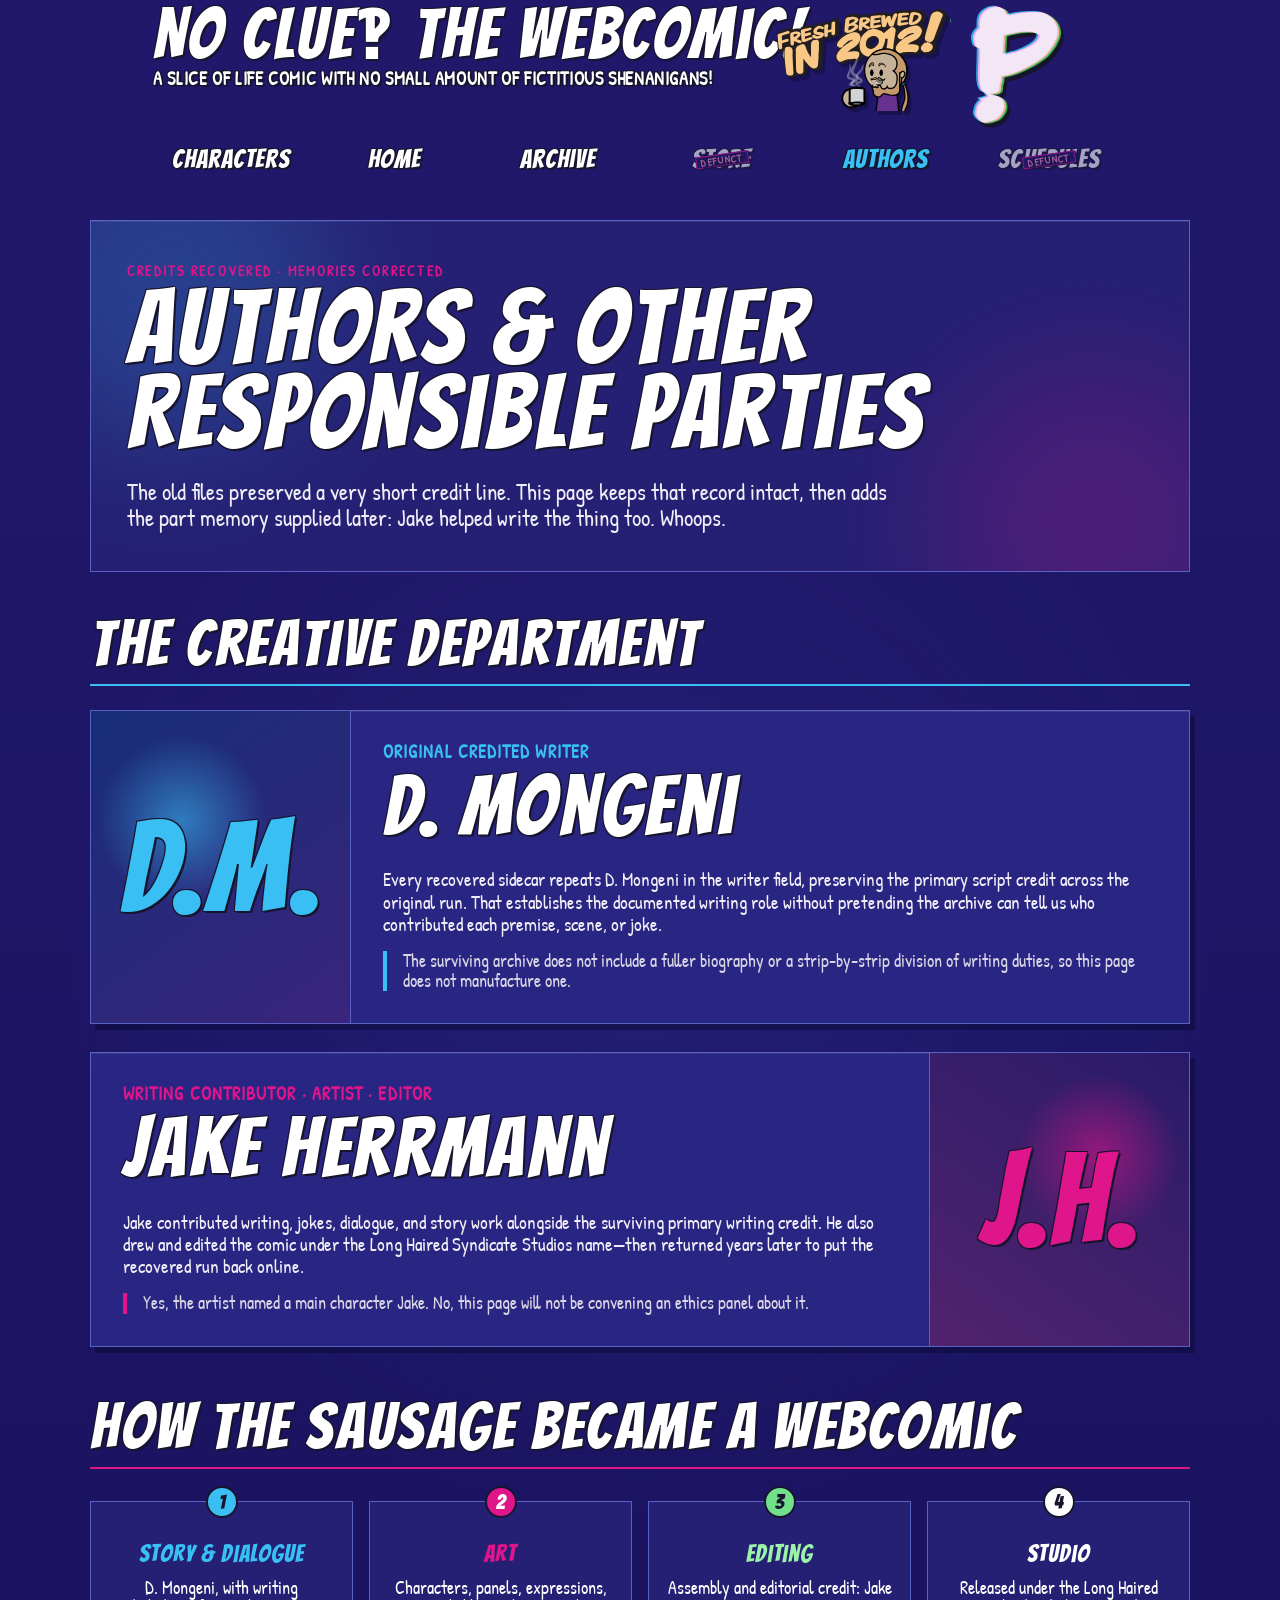
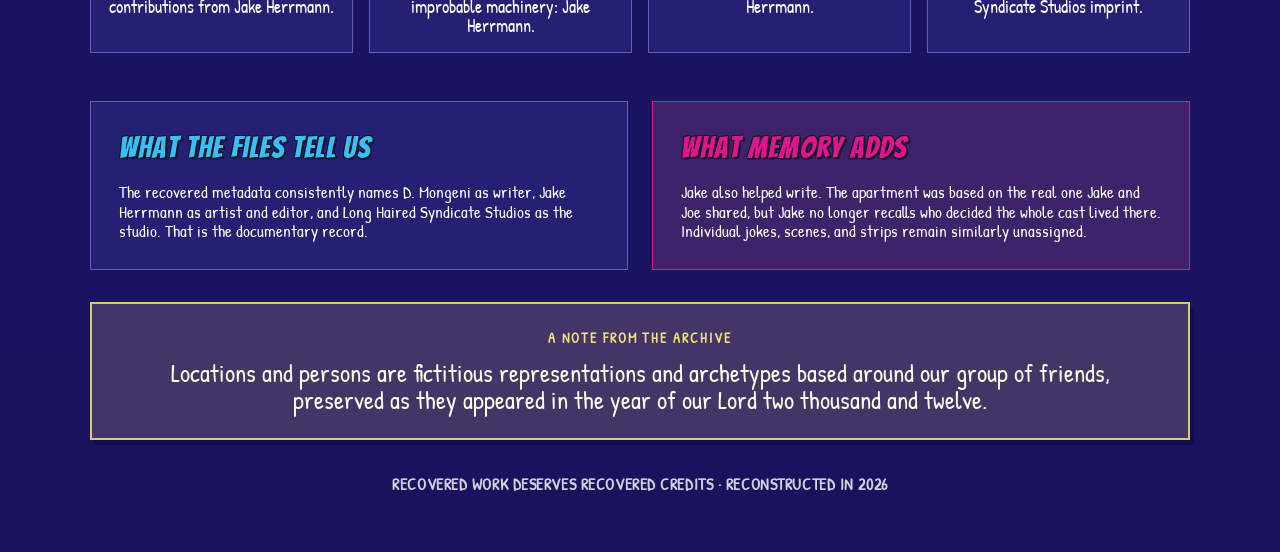
==== commit c9024a61: "Remove duplicated authors credit block" ====
--- a/authors.html
+++ b/authors.html
@@ -91,14 +91,6 @@
           </div>
         </section>
 
-        <section aria-labelledby="credit-line-title" class="mt-12 border-2 border-[#72e08b] bg-[#17364a] px-5 py-7 shadow-[0_0_24px_rgba(114,224,139,.16)] sm:px-8">
-          <p class="comic-copy text-sm tracking-[.14em] text-[#9bf2a9]">The corrected credit line</p>
-          <h2 id="credit-line-title" class="ink-text mt-1 font-display text-[clamp(2.4rem,5vw,3.7rem)] leading-none tracking-[.04em]">Put This Under The Strip</h2>
-          <p class="mt-5 font-hand text-[clamp(1.25rem,2.5vw,1.65rem)] leading-[1.08]">
-            Writing by <strong class="text-clue-cyan">D. Mongeni</strong>, with contributions by <strong class="text-clue-pink">Jake Herrmann</strong> · Art and editing by <strong class="text-clue-pink">Jake Herrmann</strong> · <strong class="text-[#9bf2a9]">Long Haired Syndicate Studios</strong>
-          </p>
-        </section>
-
         <section aria-labelledby="production-title" class="mt-12">
           <div class="mb-8 border-b-2 border-clue-pink pb-2">
             <h2 id="production-title" class="ink-text font-display text-[clamp(2.7rem,6vw,4rem)] leading-none tracking-[.04em]">How The Sausage Became A Webcomic</h2>
--- a/styles.css
+++ b/styles.css
@@ -1 +1 @@
-*,:after,:before{--tw-border-spacing-x:0;--tw-border-spacing-y:0;--tw-translate-x:0;--tw-translate-y:0;--tw-rotate:0;--tw-skew-x:0;--tw-skew-y:0;--tw-scale-x:1;--tw-scale-y:1;--tw-pan-x: ;--tw-pan-y: ;--tw-pinch-zoom: ;--tw-scroll-snap-strictness:proximity;--tw-gradient-from-position: ;--tw-gradient-via-position: ;--tw-gradient-to-position: ;--tw-ordinal: ;--tw-slashed-zero: ;--tw-numeric-figure: ;--tw-numeric-spacing: ;--tw-numeric-fraction: ;--tw-ring-inset: ;--tw-ring-offset-width:0px;--tw-ring-offset-color:#fff;--tw-ring-color:rgba(59,130,246,.5);--tw-ring-offset-shadow:0 0 #0000;--tw-ring-shadow:0 0 #0000;--tw-shadow:0 0 #0000;--tw-shadow-colored:0 0 #0000;--tw-blur: ;--tw-brightness: ;--tw-contrast: ;--tw-grayscale: ;--tw-hue-rotate: ;--tw-invert: ;--tw-saturate: ;--tw-sepia: ;--tw-drop-shadow: ;--tw-backdrop-blur: ;--tw-backdrop-brightness: ;--tw-backdrop-contrast: ;--tw-backdrop-grayscale: ;--tw-backdrop-hue-rotate: ;--tw-backdrop-invert: ;--tw-backdrop-opacity: ;--tw-backdrop-saturate: ;--tw-backdrop-sepia: ;--tw-contain-size: ;--tw-contain-layout: ;--tw-contain-paint: ;--tw-contain-style: }::backdrop{--tw-border-spacing-x:0;--tw-border-spacing-y:0;--tw-translate-x:0;--tw-translate-y:0;--tw-rotate:0;--tw-skew-x:0;--tw-skew-y:0;--tw-scale-x:1;--tw-scale-y:1;--tw-pan-x: ;--tw-pan-y: ;--tw-pinch-zoom: ;--tw-scroll-snap-strictness:proximity;--tw-gradient-from-position: ;--tw-gradient-via-position: ;--tw-gradient-to-position: ;--tw-ordinal: ;--tw-slashed-zero: ;--tw-numeric-figure: ;--tw-numeric-spacing: ;--tw-numeric-fraction: ;--tw-ring-inset: ;--tw-ring-offset-width:0px;--tw-ring-offset-color:#fff;--tw-ring-color:rgba(59,130,246,.5);--tw-ring-offset-shadow:0 0 #0000;--tw-ring-shadow:0 0 #0000;--tw-shadow:0 0 #0000;--tw-shadow-colored:0 0 #0000;--tw-blur: ;--tw-brightness: ;--tw-contrast: ;--tw-grayscale: ;--tw-hue-rotate: ;--tw-invert: ;--tw-saturate: ;--tw-sepia: ;--tw-drop-shadow: ;--tw-backdrop-blur: ;--tw-backdrop-brightness: ;--tw-backdrop-contrast: ;--tw-backdrop-grayscale: ;--tw-backdrop-hue-rotate: ;--tw-backdrop-invert: ;--tw-backdrop-opacity: ;--tw-backdrop-saturate: ;--tw-backdrop-sepia: ;--tw-contain-size: ;--tw-contain-layout: ;--tw-contain-paint: ;--tw-contain-style: }/*! tailwindcss v3.4.17 | MIT License | https://tailwindcss.com*/*,:after,:before{box-sizing:border-box;border:0 solid #e5e7eb}:after,:before{--tw-content:""}:host,html{line-height:1.5;-webkit-text-size-adjust:100%;-moz-tab-size:4;-o-tab-size:4;tab-size:4;font-family:ui-sans-serif,system-ui,sans-serif,Apple Color Emoji,Segoe UI Emoji,Segoe UI Symbol,Noto Color Emoji;font-feature-settings:normal;font-variation-settings:normal;-webkit-tap-highlight-color:transparent}body{margin:0;line-height:inherit}hr{height:0;color:inherit;border-top-width:1px}abbr:where([title]){-webkit-text-decoration:underline dotted;text-decoration:underline dotted}h1,h2,h3,h4,h5,h6{font-size:inherit;font-weight:inherit}a{color:inherit;text-decoration:inherit}b,strong{font-weight:bolder}code,kbd,pre,samp{font-family:ui-monospace,SFMono-Regular,Menlo,Monaco,Consolas,Liberation Mono,Courier New,monospace;font-feature-settings:normal;font-variation-settings:normal;font-size:1em}small{font-size:80%}sub,sup{font-size:75%;line-height:0;position:relative;vertical-align:baseline}sub{bottom:-.25em}sup{top:-.5em}table{text-indent:0;border-color:inherit;border-collapse:collapse}button,input,optgroup,select,textarea{font-family:inherit;font-feature-settings:inherit;font-variation-settings:inherit;font-size:100%;font-weight:inherit;line-height:inherit;letter-spacing:inherit;color:inherit;margin:0;padding:0}button,select{text-transform:none}button,input:where([type=button]),input:where([type=reset]),input:where([type=submit]){-webkit-appearance:button;background-color:transparent;background-image:none}:-moz-focusring{outline:auto}:-moz-ui-invalid{box-shadow:none}progress{vertical-align:baseline}::-webkit-inner-spin-button,::-webkit-outer-spin-button{height:auto}[type=search]{-webkit-appearance:textfield;outline-offset:-2px}::-webkit-search-decoration{-webkit-appearance:none}::-webkit-file-upload-button{-webkit-appearance:button;font:inherit}summary{display:list-item}blockquote,dd,dl,figure,h1,h2,h3,h4,h5,h6,hr,p,pre{margin:0}fieldset{margin:0}fieldset,legend{padding:0}menu,ol,ul{list-style:none;margin:0;padding:0}dialog{padding:0}textarea{resize:vertical}input::-moz-placeholder,textarea::-moz-placeholder{opacity:1;color:#9ca3af}input::placeholder,textarea::placeholder{opacity:1;color:#9ca3af}[role=button],button{cursor:pointer}:disabled{cursor:default}audio,canvas,embed,iframe,img,object,svg,video{display:block;vertical-align:middle}img,video{max-width:100%;height:auto}[hidden]:where(:not([hidden=until-found])){display:none}html{scroll-behavior:smooth}body,html{--tw-bg-opacity:1;background-color:rgb(33 24 107/var(--tw-bg-opacity,1))}body{margin:0;min-height:100vh;overflow-x:hidden;--tw-text-opacity:1;color:rgb(255 255 255/var(--tw-text-opacity,1));-webkit-font-smoothing:antialiased;-moz-osx-font-smoothing:grayscale;background-image:radial-gradient(circle at 50% 44%,rgba(50,58,171,.24),transparent 42%),linear-gradient(180deg,#21186b,#19125d)}a{transition-property:transform;transition-timing-function:cubic-bezier(.4,0,.2,1);transition-duration:.15s}a:hover{--tw-translate-y:-0.125rem;transform:translate(var(--tw-translate-x),var(--tw-translate-y)) rotate(var(--tw-rotate)) skewX(var(--tw-skew-x)) skewY(var(--tw-skew-y)) scaleX(var(--tw-scale-x)) scaleY(var(--tw-scale-y));--tw-text-opacity:1;color:rgb(57 191 244/var(--tw-text-opacity,1))}a:focus-visible,button:focus-visible{outline-style:solid;outline-width:4px;outline-offset:4px;outline-color:#39bff4}.ink-text{text-shadow:2px 2px 0 #17152e,-1px -1px 0 #17152e,1px -1px 0 #17152e,-1px 1px 0 #17152e}.comic-copy{font-family:Patrick Hand,Comic Sans MS,cursive;font-weight:700;text-transform:uppercase;letter-spacing:.035em}.nav-link{text-shadow:2px 2px 0 #17152e,-1px -1px 0 #17152e,1px -1px 0 #17152e,-1px 1px 0 #17152e;white-space:nowrap;font-family:Bangers,Impact,sans-serif;font-size:1.35rem;letter-spacing:.04em}@media (min-width:768px){.nav-link{font-size:1.65rem}}.nav-defunct{position:relative;display:inline-block;cursor:not-allowed;opacity:.6}.nav-defunct:after{content:"DEFUNCT";pointer-events:none;position:absolute;left:50%;top:50%;border-width:1px;--tw-border-opacity:1;border-color:rgb(223 21 139/var(--tw-border-opacity,1));--tw-bg-opacity:1;background-color:rgb(33 24 107/var(--tw-bg-opacity,1));padding-left:.25rem;padding-right:.25rem;font-family:Patrick Hand,Comic Sans MS,cursive;font-size:.58rem;font-weight:700;line-height:1;letter-spacing:.12em;--tw-text-opacity:1;color:rgb(255 139 201/var(--tw-text-opacity,1));--tw-shadow:1px 1px 0 #17152e;--tw-shadow-colored:1px 1px 0 var(--tw-shadow-color);box-shadow:var(--tw-ring-offset-shadow,0 0 #0000),var(--tw-ring-shadow,0 0 #0000),var(--tw-shadow)}@media (min-width:768px){.nav-defunct:after{font-size:.64rem}}.nav-defunct:after{transform:translate(-50%,-50%) rotate(-8deg)}.social-link{text-shadow:2px 2px 0 #17152e,-1px -1px 0 #17152e,1px -1px 0 #17152e,-1px 1px 0 #17152e;font-family:Bangers,Impact,sans-serif;font-size:1rem;letter-spacing:.035em}@media (min-width:640px){.social-link{font-size:1.22rem}}.comic-control{display:flex;min-height:4rem;align-items:center;justify-content:center;gap:.25rem;text-align:center}.comic-control:disabled{cursor:not-allowed;opacity:.35}.arrow-shape{position:relative;display:flex;height:3rem;min-width:6.1rem;align-items:center;justify-content:center;border-width:2px;--tw-border-opacity:1;border-color:rgb(21 21 31/var(--tw-border-opacity,1));--tw-bg-opacity:1;background-color:rgb(136 138 142/var(--tw-bg-opacity,1));padding-left:.75rem;padding-right:.75rem;--tw-text-opacity:1;color:rgb(255 255 255/var(--tw-text-opacity,1));--tw-shadow:inset 0 0 0 1px #c7c8ca,2px 2px 0 rgba(0,0,0,.3);--tw-shadow-colored:inset 0 0 0 1px var(--tw-shadow-color),2px 2px 0 var(--tw-shadow-color);box-shadow:var(--tw-ring-offset-shadow,0 0 #0000),var(--tw-ring-shadow,0 0 #0000),var(--tw-shadow);transition-property:color,background-color,border-color,text-decoration-color,fill,stroke;transition-timing-function:cubic-bezier(.4,0,.2,1);transition-duration:.15s;clip-path:polygon(23% 0,23% 28%,100% 28%,100% 72%,23% 72%,23% 100%,0 50%)}.comic-control:not(:disabled):hover .arrow-shape{--tw-bg-opacity:1;background-color:rgb(57 191 244/var(--tw-bg-opacity,1))}.arrow-shape.right{clip-path:polygon(0 28%,77% 28%,77% 0,100% 50%,77% 100%,77% 72%,0 72%)}.arrow-shape.first{clip-path:polygon(12% 18%,20% 30%,30% 30%,30% 10%,0 50%,30% 90%,30% 70%,100% 70%,100% 30%,30% 30%,20% 30%)}.arrow-shape.newest{clip-path:polygon(0 30%,70% 30%,70% 10%,100% 50%,70% 90%,70% 70%,80% 70%,88% 82%,88% 70%,0 70%)}.archive-strip{border-width:1px;--tw-border-opacity:1;border-color:rgb(89 98 195/var(--tw-border-opacity,1));--tw-bg-opacity:1;background-color:rgb(41 37 130/var(--tw-bg-opacity,1));padding:.5rem;font-family:Bangers,Impact,sans-serif;font-size:1.125rem;line-height:1.75rem;letter-spacing:.04em;--tw-text-opacity:1;color:rgb(255 255 255/var(--tw-text-opacity,1));transition-property:color,background-color,border-color,text-decoration-color,fill,stroke,opacity,box-shadow,transform,filter,-webkit-backdrop-filter;transition-property:color,background-color,border-color,text-decoration-color,fill,stroke,opacity,box-shadow,transform,filter,backdrop-filter;transition-property:color,background-color,border-color,text-decoration-color,fill,stroke,opacity,box-shadow,transform,filter,backdrop-filter,-webkit-backdrop-filter;transition-timing-function:cubic-bezier(.4,0,.2,1);transition-duration:.15s}.archive-strip:hover{--tw-translate-y:-0.125rem;transform:translate(var(--tw-translate-x),var(--tw-translate-y)) rotate(var(--tw-rotate)) skewX(var(--tw-skew-x)) skewY(var(--tw-skew-y)) scaleX(var(--tw-scale-x)) scaleY(var(--tw-scale-y));--tw-border-opacity:1;border-color:rgb(57 191 244/var(--tw-border-opacity,1));--tw-bg-opacity:1;background-color:rgb(55 49 157/var(--tw-bg-opacity,1));--tw-text-opacity:1;color:rgb(57 191 244/var(--tw-text-opacity,1))}.archive-strip:focus-visible{outline-style:solid;outline-width:4px;outline-offset:2px;outline-color:#39bff4}.archive-strip[aria-current=true]{--tw-border-opacity:1;border-color:rgb(223 21 139/var(--tw-border-opacity,1));--tw-bg-opacity:1;background-color:rgb(68 50 140/var(--tw-bg-opacity,1));--tw-text-opacity:1;color:rgb(255 255 255/var(--tw-text-opacity,1));--tw-shadow:inset 0 0 0 2px rgba(223,21,139,.45);--tw-shadow-colored:inset 0 0 0 2px var(--tw-shadow-color)}.archive-strip[aria-current=true],.cast-card{box-shadow:var(--tw-ring-offset-shadow,0 0 #0000),var(--tw-ring-shadow,0 0 #0000),var(--tw-shadow)}.cast-card{overflow:hidden;border-width:1px;--tw-border-opacity:1;border-color:rgb(89 98 195/var(--tw-border-opacity,1));--tw-bg-opacity:1;background-color:rgb(41 37 130/var(--tw-bg-opacity,1));--tw-shadow:inset 0 1px 0 hsla(0,0%,100%,.09),4px 5px 0 rgba(8,7,49,.42);--tw-shadow-colored:inset 0 1px 0 var(--tw-shadow-color),4px 5px 0 var(--tw-shadow-color)}.cast-image{height:13rem;width:100%;border-bottom-width:1px;--tw-border-opacity:1;border-color:rgb(89 98 195/var(--tw-border-opacity,1));--tw-bg-opacity:1;background-color:rgb(255 255 255/var(--tw-bg-opacity,1));-o-object-fit:cover;object-fit:cover;-o-object-position:center;object-position:center}@media (min-width:640px){.cast-image{height:15rem}}.cast-image{image-rendering:auto}.cast-copy{padding:1rem 1.25rem 1.25rem}.cast-fact{position:relative;padding-left:1rem;font-size:1.05rem;line-height:1.12;--tw-text-opacity:1;color:rgb(240 237 246/var(--tw-text-opacity,1))}.cast-fact:before{content:"◆";position:absolute;left:0;top:0;font-size:.65rem;--tw-text-opacity:1;color:rgb(57 191 244/var(--tw-text-opacity,1))}.evidence-link{display:inline-flex;border-width:1px;--tw-border-opacity:1;border-color:rgb(101 112 209/var(--tw-border-opacity,1));--tw-bg-opacity:1;background-color:rgb(33 29 112/var(--tw-bg-opacity,1));padding:.25rem .5rem;font-family:Bangers,Impact,sans-serif;font-size:1rem;line-height:1.5rem;letter-spacing:.045em;--tw-text-opacity:1;color:rgb(255 255 255/var(--tw-text-opacity,1));transition-property:color,background-color,border-color,text-decoration-color,fill,stroke,opacity,box-shadow,transform,filter,-webkit-backdrop-filter;transition-property:color,background-color,border-color,text-decoration-color,fill,stroke,opacity,box-shadow,transform,filter,backdrop-filter;transition-property:color,background-color,border-color,text-decoration-color,fill,stroke,opacity,box-shadow,transform,filter,backdrop-filter,-webkit-backdrop-filter;transition-timing-function:cubic-bezier(.4,0,.2,1);transition-duration:.15s}.evidence-link:hover{--tw-translate-y:-0.125rem;transform:translate(var(--tw-translate-x),var(--tw-translate-y)) rotate(var(--tw-rotate)) skewX(var(--tw-skew-x)) skewY(var(--tw-skew-y)) scaleX(var(--tw-scale-x)) scaleY(var(--tw-scale-y));--tw-border-opacity:1;border-color:rgb(57 191 244/var(--tw-border-opacity,1));--tw-text-opacity:1;color:rgb(57 191 244/var(--tw-text-opacity,1))}.confidence-pill{display:inline-flex;align-items:center;border-width:1px;padding:.25rem .5rem;font-family:Patrick Hand,Comic Sans MS,cursive;font-size:.875rem;line-height:1.25rem;font-weight:700;text-transform:uppercase;letter-spacing:.08em}.confidence-confirmed{border-color:rgb(57 191 244/var(--tw-border-opacity,1));background-color:rgb(23 63 124/var(--tw-bg-opacity,1));color:rgb(189 238 255/var(--tw-text-opacity,1))}.confidence-confirmed,.confidence-inferred{--tw-border-opacity:1;--tw-bg-opacity:1;--tw-text-opacity:1}.confidence-inferred{border-color:rgb(223 21 139/var(--tw-border-opacity,1));background-color:rgb(99 33 98/var(--tw-bg-opacity,1));color:rgb(255 208 233/var(--tw-text-opacity,1))}.confidence-open{--tw-border-opacity:1;border-color:rgb(144 223 156/var(--tw-border-opacity,1));--tw-bg-opacity:1;background-color:rgb(32 88 55/var(--tw-bg-opacity,1));--tw-text-opacity:1;color:rgb(212 255 218/var(--tw-text-opacity,1))}.author-card{position:relative;overflow:hidden;border-width:1px;--tw-border-opacity:1;border-color:rgb(89 98 195/var(--tw-border-opacity,1));--tw-bg-opacity:1;background-color:rgb(41 37 130/var(--tw-bg-opacity,1));--tw-shadow:inset 0 1px 0 hsla(0,0%,100%,.09),5px 6px 0 rgba(8,7,49,.46);--tw-shadow-colored:inset 0 1px 0 var(--tw-shadow-color),5px 6px 0 var(--tw-shadow-color);box-shadow:var(--tw-ring-offset-shadow,0 0 #0000),var(--tw-ring-shadow,0 0 #0000),var(--tw-shadow)}.author-monogram{text-shadow:2px 2px 0 #17152e,-1px -1px 0 #17152e,1px -1px 0 #17152e,-1px 1px 0 #17152e;display:flex;min-height:14rem;align-items:center;justify-content:center;overflow:hidden;border-bottom-width:1px;--tw-border-opacity:1;border-color:rgb(89 98 195/var(--tw-border-opacity,1));font-family:Bangers,Impact,sans-serif;font-size:8rem;line-height:1;letter-spacing:.02em}@media (min-width:768px){.author-monogram{min-height:100%;border-bottom-width:0;border-right-width:1px}}.credit-role{font-family:Patrick Hand,Comic Sans MS,cursive;font-weight:700;text-transform:uppercase;font-size:1.125rem;line-height:1.75rem;line-height:1;letter-spacing:.06em}.production-step{position:relative;border-width:1px;--tw-border-opacity:1;border-color:rgb(89 98 195/var(--tw-border-opacity,1));--tw-bg-opacity:1;background-color:rgb(37 32 116/var(--tw-bg-opacity,1));padding:2.25rem 1rem 1rem;text-align:center}.production-number{position:absolute;left:50%;top:0;display:flex;width:2rem;height:2rem;--tw-translate-x:-50%;--tw-translate-y:-50%;transform:translate(var(--tw-translate-x),var(--tw-translate-y)) rotate(var(--tw-rotate)) skewX(var(--tw-skew-x)) skewY(var(--tw-skew-y)) scaleX(var(--tw-scale-x)) scaleY(var(--tw-scale-y));align-items:center;justify-content:center;border-radius:9999px;border-width:2px;--tw-border-opacity:1;border-color:rgb(23 21 46/var(--tw-border-opacity,1));--tw-bg-opacity:1;background-color:rgb(57 191 244/var(--tw-bg-opacity,1));font-family:Bangers,Impact,sans-serif;font-size:1.25rem;line-height:1.75rem;--tw-text-opacity:1;color:rgb(23 21 46/var(--tw-text-opacity,1))}.pointer-events-none{pointer-events:none}.visible{visibility:visible}.absolute{position:absolute}.relative{position:relative}.inset-0{inset:0}.-bottom-24{bottom:-6rem}.-bottom-28{bottom:-7rem}.-left-16{left:-4rem}.-left-20{left:-5rem}.-right-12{right:-3rem}.-right-16{right:-4rem}.-top-20{top:-5rem}.-top-24{top:-6rem}.bottom-3{bottom:.75rem}.left-1\/2{left:50%}.left-3{left:.75rem}.left-5{left:1.25rem}.right-1{right:.25rem}.right-44{right:11rem}.right-5{right:1.25rem}.top-0{top:0}.top-12{top:3rem}.top-2{top:.5rem}.z-10{z-index:10}.z-20{z-index:20}.z-40{z-index:40}.order-1{order:1}.order-2{order:2}.order-3{order:3}.order-4{order:4}.col-span-2{grid-column:span 2/span 2}.mx-auto{margin-left:auto;margin-right:auto}.mb-1{margin-bottom:.25rem}.mb-3{margin-bottom:.75rem}.mb-4{margin-bottom:1rem}.mb-5{margin-bottom:1.25rem}.mb-6{margin-bottom:1.5rem}.mb-8{margin-bottom:2rem}.mt-1{margin-top:.25rem}.mt-10{margin-top:2.5rem}.mt-12{margin-top:3rem}.mt-2{margin-top:.5rem}.mt-3{margin-top:.75rem}.mt-4{margin-top:1rem}.mt-5{margin-top:1.25rem}.mt-6{margin-top:1.5rem}.mt-8{margin-top:2rem}.block{display:block}.flex{display:flex}.grid{display:grid}.hidden{display:none}.size-72{width:18rem;height:18rem}.size-80{width:20rem;height:20rem}.h-28{height:7rem}.h-32{height:8rem}.h-44{height:11rem}.h-48{height:12rem}.h-auto{height:auto}.h-full{height:100%}.min-h-72{min-height:18rem}.min-h-\[132px\]{min-height:132px}.w-20{width:5rem}.w-24{width:6rem}.w-44{width:11rem}.w-6{width:1.5rem}.w-64{width:16rem}.w-\[1\.65rem\]{width:1.65rem}.w-\[86\%\]{width:86%}.w-auto{width:auto}.w-full{width:100%}.max-w-12{max-width:3rem}.max-w-14{max-width:3.5rem}.max-w-\[1100px\]{max-width:1100px}.max-w-\[1280px\]{max-width:1280px}.max-w-\[700px\]{max-width:700px}.max-w-\[710px\]{max-width:710px}.max-w-\[760px\]{max-width:760px}.max-w-\[820px\]{max-width:820px}.max-w-\[974px\]{max-width:974px}.max-w-full{max-width:100%}.max-w-none{max-width:none}.shrink{flex-shrink:1}.-translate-x-1\/2{--tw-translate-x:-50%}.-rotate-12,.-translate-x-1\/2{transform:translate(var(--tw-translate-x),var(--tw-translate-y)) rotate(var(--tw-rotate)) skewX(var(--tw-skew-x)) skewY(var(--tw-skew-y)) scaleX(var(--tw-scale-x)) scaleY(var(--tw-scale-y))}.-rotate-12{--tw-rotate:-12deg}.rotate-12{--tw-rotate:12deg;transform:translate(var(--tw-translate-x),var(--tw-translate-y)) rotate(var(--tw-rotate)) skewX(var(--tw-skew-x)) skewY(var(--tw-skew-y)) scaleX(var(--tw-scale-x)) scaleY(var(--tw-scale-y))}.resize{resize:both}.scroll-mt-4{scroll-margin-top:1rem}.grid-cols-2{grid-template-columns:repeat(2,minmax(0,1fr))}.grid-cols-3{grid-template-columns:repeat(3,minmax(0,1fr))}.grid-cols-4{grid-template-columns:repeat(4,minmax(0,1fr))}.flex-wrap{flex-wrap:wrap}.items-end{align-items:flex-end}.items-center{align-items:center}.justify-center{justify-content:center}.justify-between{justify-content:space-between}.gap-1{gap:.25rem}.gap-2{gap:.5rem}.gap-3{gap:.75rem}.gap-4{gap:1rem}.gap-6{gap:1.5rem}.gap-7{gap:1.75rem}.gap-x-4{-moz-column-gap:1rem;column-gap:1rem}.gap-y-2{row-gap:.5rem}.gap-y-3{row-gap:.75rem}.gap-y-8{row-gap:2rem}.space-y-3>:not([hidden])~:not([hidden]){--tw-space-y-reverse:0;margin-top:calc(.75rem*(1 - var(--tw-space-y-reverse)));margin-bottom:calc(.75rem*var(--tw-space-y-reverse))}.overflow-hidden{overflow:hidden}.overflow-visible{overflow:visible}.rounded-full{border-radius:9999px}.border{border-width:1px}.border-2{border-width:2px}.border-b{border-bottom-width:1px}.border-b-2{border-bottom-width:2px}.border-l-4{border-left-width:4px}.border-\[\#4149ad\]{--tw-border-opacity:1;border-color:rgb(65 73 173/var(--tw-border-opacity,1))}.border-\[\#4d55b2\]{--tw-border-opacity:1;border-color:rgb(77 85 178/var(--tw-border-opacity,1))}.border-\[\#5159b7\]{--tw-border-opacity:1;border-color:rgb(81 89 183/var(--tw-border-opacity,1))}.border-\[\#5962c3\]{--tw-border-opacity:1;border-color:rgb(89 98 195/var(--tw-border-opacity,1))}.border-\[\#72e08b\]{--tw-border-opacity:1;border-color:rgb(114 224 139/var(--tw-border-opacity,1))}.border-\[\#d7ca78\]{--tw-border-opacity:1;border-color:rgb(215 202 120/var(--tw-border-opacity,1))}.border-clue-cyan{--tw-border-opacity:1;border-color:rgb(57 191 244/var(--tw-border-opacity,1))}.border-clue-pink{--tw-border-opacity:1;border-color:rgb(223 21 139/var(--tw-border-opacity,1))}.bg-\[\#162b55\]{--tw-bg-opacity:1;background-color:rgb(22 43 85/var(--tw-bg-opacity,1))}.bg-\[\#17364a\]{--tw-bg-opacity:1;background-color:rgb(23 54 74/var(--tw-bg-opacity,1))}.bg-\[\#1f1b65\]{--tw-bg-opacity:1;background-color:rgb(31 27 101/var(--tw-bg-opacity,1))}.bg-\[\#203d45\]{--tw-bg-opacity:1;background-color:rgb(32 61 69/var(--tw-bg-opacity,1))}.bg-\[\#252074\]{--tw-bg-opacity:1;background-color:rgb(37 32 116/var(--tw-bg-opacity,1))}.bg-\[\#3d246a\]{--tw-bg-opacity:1;background-color:rgb(61 36 106/var(--tw-bg-opacity,1))}.bg-\[\#443567\]{--tw-bg-opacity:1;background-color:rgb(68 53 103/var(--tw-bg-opacity,1))}.bg-\[\#72e08b\]{--tw-bg-opacity:1;background-color:rgb(114 224 139/var(--tw-bg-opacity,1))}.bg-clue-cyan{--tw-bg-opacity:1;background-color:rgb(57 191 244/var(--tw-bg-opacity,1))}.bg-clue-panel{--tw-bg-opacity:1;background-color:rgb(49 57 158/var(--tw-bg-opacity,1))}.bg-clue-pink{--tw-bg-opacity:1;background-color:rgb(223 21 139/var(--tw-bg-opacity,1))}.bg-white{--tw-bg-opacity:1;background-color:rgb(255 255 255/var(--tw-bg-opacity,1))}.bg-\[radial-gradient\(circle\2c rgba\(114\2c 224\2c 139\2c \.26\)\2c transparent_62\%\)\]{background-image:radial-gradient(circle,rgba(114,224,139,.26),transparent 62%)}.bg-\[radial-gradient\(circle_at_35\%_35\%\2c rgba\(57\2c 191\2c 244\2c \.55\)\2c transparent_32\%\)\2c linear-gradient\(145deg\2c \#172d77\2c \#3a247e\)\]{background-image:radial-gradient(circle at 35% 35%,rgba(57,191,244,.55),transparent 32%),linear-gradient(145deg,#172d77,#3a247e)}.bg-\[radial-gradient\(circle_at_65\%_35\%\2c rgba\(223\2c 21\2c 139\2c \.56\)\2c transparent_32\%\)\2c linear-gradient\(215deg\2c \#281b68\2c \#52236e\)\]{background-image:radial-gradient(circle at 65% 35%,rgba(223,21,139,.56),transparent 32%),linear-gradient(215deg,#281b68,#52236e)}.p-6{padding:1.5rem}.p-8{padding:2rem}.px-3{padding-left:.75rem;padding-right:.75rem}.px-4{padding-left:1rem;padding-right:1rem}.px-5{padding-left:1.25rem;padding-right:1.25rem}.px-\[5\.5\%\]{padding-left:5.5%;padding-right:5.5%}.py-1{padding-top:.25rem;padding-bottom:.25rem}.py-2{padding-top:.5rem;padding-bottom:.5rem}.py-4{padding-top:1rem;padding-bottom:1rem}.py-5{padding-top:1.25rem;padding-bottom:1.25rem}.py-6{padding-top:1.5rem;padding-bottom:1.5rem}.py-7{padding-top:1.75rem;padding-bottom:1.75rem}.py-8{padding-top:2rem;padding-bottom:2rem}.pb-10{padding-bottom:2.5rem}.pb-14{padding-bottom:3.5rem}.pb-2{padding-bottom:.5rem}.pb-8{padding-bottom:2rem}.pb-\[4\%\]{padding-bottom:4%}.pl-4{padding-left:1rem}.pr-24{padding-right:6rem}.pt-1{padding-top:.25rem}.pt-\[6\%\]{padding-top:6%}.text-left{text-align:left}.text-center{text-align:center}.font-display{font-family:Bangers,Impact,sans-serif}.font-hand{font-family:Patrick Hand,Comic Sans MS,cursive}.font-sans{font-family:ui-sans-serif,system-ui,sans-serif,Apple Color Emoji,Segoe UI Emoji,Segoe UI Symbol,Noto Color Emoji}.text-2xl{font-size:1.5rem;line-height:2rem}.text-3xl{font-size:1.875rem;line-height:2.25rem}.text-4xl{font-size:2.25rem;line-height:2.5rem}.text-5xl{font-size:3rem;line-height:1}.text-\[1\.02rem\]{font-size:1.02rem}.text-\[1\.05rem\]{font-size:1.05rem}.text-\[1\.08rem\]{font-size:1.08rem}.text-\[1\.2rem\]{font-size:1.2rem}.text-\[clamp\(\.78rem\2c 2vw\2c 1\.13rem\)\]{font-size:clamp(.78rem,2vw,1.13rem)}.text-\[clamp\(\.88rem\2c 1\.75vw\2c 1\.08rem\)\]{font-size:clamp(.88rem,1.75vw,1.08rem)}.text-\[clamp\(1\.15rem\2c 2\.4vw\2c 1\.45rem\)\]{font-size:clamp(1.15rem,2.4vw,1.45rem)}.text-\[clamp\(1\.25rem\2c 2\.5vw\2c 1\.65rem\)\]{font-size:clamp(1.25rem,2.5vw,1.65rem)}.text-\[clamp\(1\.2rem\2c 2\.6vw\2c 1\.55rem\)\]{font-size:clamp(1.2rem,2.6vw,1.55rem)}.text-\[clamp\(1\.5rem\2c 3vw\2c 2rem\)\]{font-size:clamp(1.5rem,3vw,2rem)}.text-\[clamp\(2\.4rem\2c 5vw\2c 3\.7rem\)\]{font-size:clamp(2.4rem,5vw,3.7rem)}.text-\[clamp\(2\.65rem\2c 6\.4vw\2c 4\.35rem\)\]{font-size:clamp(2.65rem,6.4vw,4.35rem)}.text-\[clamp\(2\.6rem\2c 6vw\2c 4rem\)\]{font-size:clamp(2.6rem,6vw,4rem)}.text-\[clamp\(2\.7rem\2c 6vw\2c 4rem\)\]{font-size:clamp(2.7rem,6vw,4rem)}.text-\[clamp\(3\.1rem\2c 7vw\2c 5\.2rem\)\]{font-size:clamp(3.1rem,7vw,5.2rem)}.text-\[clamp\(3\.5rem\2c 10vw\2c 6\.5rem\)\]{font-size:clamp(3.5rem,10vw,6.5rem)}.text-base{font-size:1rem;line-height:1.5rem}.text-lg{font-size:1.125rem;line-height:1.75rem}.text-sm{font-size:.875rem;line-height:1.25rem}.text-xl{font-size:1.25rem;line-height:1.75rem}.font-black{font-weight:900}.leading-\[\.78\]{line-height:.78}.leading-\[\.82\]{line-height:.82}.leading-\[\.88\]{line-height:.88}.leading-\[1\.02\]{line-height:1.02}.leading-\[1\.08\]{line-height:1.08}.leading-\[1\.12\]{line-height:1.12}.leading-\[1\.14\]{line-height:1.14}.leading-\[1\.15\]{line-height:1.15}.leading-\[1\.16\]{line-height:1.16}.leading-\[1\.1\]{line-height:1.1}.leading-none{line-height:1}.tracking-\[\.035em\]{letter-spacing:.035em}.tracking-\[\.04em\]{letter-spacing:.04em}.tracking-\[\.14em\]{letter-spacing:.14em}.tracking-\[\.16em\]{letter-spacing:.16em}.text-\[\#9bf2a9\]{--tw-text-opacity:1;color:rgb(155 242 169/var(--tw-text-opacity,1))}.text-\[\#d4cfe0\]{--tw-text-opacity:1;color:rgb(212 207 224/var(--tw-text-opacity,1))}.text-\[\#d9d5e4\]{--tw-text-opacity:1;color:rgb(217 213 228/var(--tw-text-opacity,1))}.text-\[\#f0df83\]{--tw-text-opacity:1;color:rgb(240 223 131/var(--tw-text-opacity,1))}.text-\[\#f0edf6\]{--tw-text-opacity:1;color:rgb(240 237 246/var(--tw-text-opacity,1))}.text-\[\#fffbea\]{--tw-text-opacity:1;color:rgb(255 251 234/var(--tw-text-opacity,1))}.text-clue-cyan{--tw-text-opacity:1;color:rgb(57 191 244/var(--tw-text-opacity,1))}.text-clue-pink{--tw-text-opacity:1;color:rgb(223 21 139/var(--tw-text-opacity,1))}.text-white{--tw-text-opacity:1;color:rgb(255 255 255/var(--tw-text-opacity,1))}.opacity-20{opacity:.2}.shadow-\[0_0_24px_rgba\(114\2c 224\2c 139\2c \.16\)\]{--tw-shadow:0 0 24px rgba(114,224,139,.16);--tw-shadow-colored:0 0 24px var(--tw-shadow-color);box-shadow:var(--tw-ring-offset-shadow,0 0 #0000),var(--tw-ring-shadow,0 0 #0000),var(--tw-shadow)}.shadow-\[0_0_25px_rgba\(114\2c 224\2c 139\2c \.2\)\]{--tw-shadow:0 0 25px rgba(114,224,139,.2);--tw-shadow-colored:0 0 25px var(--tw-shadow-color);box-shadow:var(--tw-ring-offset-shadow,0 0 #0000),var(--tw-ring-shadow,0 0 #0000),var(--tw-shadow)}.shadow-\[4px_5px_0_rgba\(8\2c 7\2c 49\2c \.42\)\]{--tw-shadow:4px 5px 0 rgba(8,7,49,.42);--tw-shadow-colored:4px 5px 0 var(--tw-shadow-color);box-shadow:var(--tw-ring-offset-shadow,0 0 #0000),var(--tw-ring-shadow,0 0 #0000),var(--tw-shadow)}.shadow-\[inset_0_1px_0_rgba\(255\2c 255\2c 255\2c \.08\)\]{--tw-shadow:inset 0 1px 0 hsla(0,0%,100%,.08);--tw-shadow-colored:inset 0 1px 0 var(--tw-shadow-color);box-shadow:var(--tw-ring-offset-shadow,0 0 #0000),var(--tw-ring-shadow,0 0 #0000),var(--tw-shadow)}.shadow-\[inset_0_1px_0_rgba\(255\2c 255\2c 255\2c \.09\)\]{--tw-shadow:inset 0 1px 0 hsla(0,0%,100%,.09);--tw-shadow-colored:inset 0 1px 0 var(--tw-shadow-color);box-shadow:var(--tw-ring-offset-shadow,0 0 #0000),var(--tw-ring-shadow,0 0 #0000),var(--tw-shadow)}.blur-3xl{--tw-blur:blur(64px)}.blur-3xl,.drop-shadow-\[0_0_10px_rgba\(114\2c 224\2c 139\2c \.9\)\]{filter:var(--tw-blur) var(--tw-brightness) var(--tw-contrast) var(--tw-grayscale) var(--tw-hue-rotate) var(--tw-invert) var(--tw-saturate) var(--tw-sepia) var(--tw-drop-shadow)}.drop-shadow-\[0_0_10px_rgba\(114\2c 224\2c 139\2c \.9\)\]{--tw-drop-shadow:drop-shadow(0 0 10px rgba(114,224,139,.9))}.drop-shadow-\[0_0_12px_rgba\(223\2c 21\2c 139\2c \.9\)\]{--tw-drop-shadow:drop-shadow(0 0 12px rgba(223,21,139,.9))}.drop-shadow-\[0_0_12px_rgba\(223\2c 21\2c 139\2c \.9\)\],.drop-shadow-\[0_0_12px_rgba\(57\2c 191\2c 244\2c \.9\)\]{filter:var(--tw-blur) var(--tw-brightness) var(--tw-contrast) var(--tw-grayscale) var(--tw-hue-rotate) var(--tw-invert) var(--tw-saturate) var(--tw-sepia) var(--tw-drop-shadow)}.drop-shadow-\[0_0_12px_rgba\(57\2c 191\2c 244\2c \.9\)\]{--tw-drop-shadow:drop-shadow(0 0 12px rgba(57,191,244,.9))}.drop-shadow-\[0_0_14px_rgba\(114\2c 224\2c 139\2c \.9\)\]{--tw-drop-shadow:drop-shadow(0 0 14px rgba(114,224,139,.9))}.drop-shadow-\[0_0_14px_rgba\(114\2c 224\2c 139\2c \.9\)\],.drop-shadow-\[0_0_18px_rgba\(223\2c 21\2c 139\2c \.9\)\]{filter:var(--tw-blur) var(--tw-brightness) var(--tw-contrast) var(--tw-grayscale) var(--tw-hue-rotate) var(--tw-invert) var(--tw-saturate) var(--tw-sepia) var(--tw-drop-shadow)}.drop-shadow-\[0_0_18px_rgba\(223\2c 21\2c 139\2c \.9\)\]{--tw-drop-shadow:drop-shadow(0 0 18px rgba(223,21,139,.9))}.drop-shadow-\[0_0_8px_rgba\(223\2c 21\2c 139\2c \.85\)\]{--tw-drop-shadow:drop-shadow(0 0 8px rgba(223,21,139,.85))}.drop-shadow-\[0_0_8px_rgba\(223\2c 21\2c 139\2c \.85\)\],.drop-shadow-\[0_0_8px_rgba\(57\2c 191\2c 244\2c \.85\)\]{filter:var(--tw-blur) var(--tw-brightness) var(--tw-contrast) var(--tw-grayscale) var(--tw-hue-rotate) var(--tw-invert) var(--tw-saturate) var(--tw-sepia) var(--tw-drop-shadow)}.drop-shadow-\[0_0_8px_rgba\(57\2c 191\2c 244\2c \.85\)\]{--tw-drop-shadow:drop-shadow(0 0 8px rgba(57,191,244,.85))}.drop-shadow-\[3px_4px_0_\#17152e\]{--tw-drop-shadow:drop-shadow(3px 4px 0 #17152e)}.drop-shadow-\[3px_4px_0_\#17152e\],.drop-shadow-\[3px_4px_0_rgba\(0\2c 0\2c 0\2c \.26\)\]{filter:var(--tw-blur) var(--tw-brightness) var(--tw-contrast) var(--tw-grayscale) var(--tw-hue-rotate) var(--tw-invert) var(--tw-saturate) var(--tw-sepia) var(--tw-drop-shadow)}.drop-shadow-\[3px_4px_0_rgba\(0\2c 0\2c 0\2c \.26\)\]{--tw-drop-shadow:drop-shadow(3px 4px 0 rgba(0,0,0,.26))}@media (min-width:640px){.sm\:right-5{right:1.25rem}.sm\:order-3{order:3}.sm\:order-4{order:4}.sm\:col-span-1{grid-column:span 1/span 1}.sm\:mt-0{margin-top:0}.sm\:block{display:block}.sm\:h-32{height:8rem}.sm\:h-36{height:9rem}.sm\:h-48{height:12rem}.sm\:min-h-\[140px\]{min-height:140px}.sm\:w-32{width:8rem}.sm\:w-\[clamp\(2\.45rem\2c 4\.7vw\2c 3rem\)\]{width:clamp(2.45rem,4.7vw,3rem)}.sm\:w-\[clamp\(3\.1rem\2c 6\.4vw\2c 4\.2rem\)\]{width:clamp(3.1rem,6.4vw,4.2rem)}.sm\:grid-cols-2{grid-template-columns:repeat(2,minmax(0,1fr))}.sm\:grid-cols-4{grid-template-columns:repeat(4,minmax(0,1fr))}.sm\:grid-cols-7{grid-template-columns:repeat(7,minmax(0,1fr))}.sm\:grid-cols-\[120px_1fr_120px\]{grid-template-columns:120px 1fr 120px}.sm\:grid-cols-\[auto_1fr\]{grid-template-columns:auto 1fr}.sm\:items-center{align-items:center}.sm\:gap-3{gap:.75rem}.sm\:gap-6{gap:1.5rem}.sm\:p-7{padding:1.75rem}.sm\:p-8{padding:2rem}.sm\:px-10{padding-left:2.5rem;padding-right:2.5rem}.sm\:px-16{padding-left:4rem;padding-right:4rem}.sm\:px-5{padding-left:1.25rem;padding-right:1.25rem}.sm\:px-6{padding-left:1.5rem;padding-right:1.5rem}.sm\:px-8{padding-left:2rem;padding-right:2rem}.sm\:px-9{padding-left:2.25rem;padding-right:2.25rem}.sm\:py-10{padding-top:2.5rem;padding-bottom:2.5rem}.sm\:py-5{padding-top:1.25rem;padding-bottom:1.25rem}.sm\:py-9{padding-top:2.25rem;padding-bottom:2.25rem}.sm\:pr-40{padding-right:10rem}.sm\:text-left{text-align:left}}@media (min-width:768px){.md\:right-12{right:3rem}.md\:order-1{order:1}.md\:order-2{order:2}.md\:grid-cols-2{grid-template-columns:repeat(2,minmax(0,1fr))}.md\:grid-cols-6{grid-template-columns:repeat(6,minmax(0,1fr))}.md\:grid-cols-9{grid-template-columns:repeat(9,minmax(0,1fr))}.md\:grid-cols-\[1fr_250px\]{grid-template-columns:1fr 250px}.md\:grid-cols-\[1fr_260px\]{grid-template-columns:1fr 260px}.md\:grid-cols-\[260px_1fr\]{grid-template-columns:260px 1fr}.md\:grid-cols-\[280px_1fr\]{grid-template-columns:280px 1fr}.md\:items-center{align-items:center}.md\:gap-2{gap:.5rem}.md\:border-l{border-left-width:1px}.md\:border-r-0{border-right-width:0}.md\:pb-10{padding-bottom:2.5rem}.md\:pr-52{padding-right:13rem}}@media (min-width:900px){.min-\[900px\]\:block{display:block}}@media (min-width:1024px){.lg\:grid-cols-4{grid-template-columns:repeat(4,minmax(0,1fr))}}@media (min-width:1280px){.xl\:px-0{padding-left:0;padding-right:0}}+*,:after,:before{--tw-border-spacing-x:0;--tw-border-spacing-y:0;--tw-translate-x:0;--tw-translate-y:0;--tw-rotate:0;--tw-skew-x:0;--tw-skew-y:0;--tw-scale-x:1;--tw-scale-y:1;--tw-pan-x: ;--tw-pan-y: ;--tw-pinch-zoom: ;--tw-scroll-snap-strictness:proximity;--tw-gradient-from-position: ;--tw-gradient-via-position: ;--tw-gradient-to-position: ;--tw-ordinal: ;--tw-slashed-zero: ;--tw-numeric-figure: ;--tw-numeric-spacing: ;--tw-numeric-fraction: ;--tw-ring-inset: ;--tw-ring-offset-width:0px;--tw-ring-offset-color:#fff;--tw-ring-color:rgba(59,130,246,.5);--tw-ring-offset-shadow:0 0 #0000;--tw-ring-shadow:0 0 #0000;--tw-shadow:0 0 #0000;--tw-shadow-colored:0 0 #0000;--tw-blur: ;--tw-brightness: ;--tw-contrast: ;--tw-grayscale: ;--tw-hue-rotate: ;--tw-invert: ;--tw-saturate: ;--tw-sepia: ;--tw-drop-shadow: ;--tw-backdrop-blur: ;--tw-backdrop-brightness: ;--tw-backdrop-contrast: ;--tw-backdrop-grayscale: ;--tw-backdrop-hue-rotate: ;--tw-backdrop-invert: ;--tw-backdrop-opacity: ;--tw-backdrop-saturate: ;--tw-backdrop-sepia: ;--tw-contain-size: ;--tw-contain-layout: ;--tw-contain-paint: ;--tw-contain-style: }::backdrop{--tw-border-spacing-x:0;--tw-border-spacing-y:0;--tw-translate-x:0;--tw-translate-y:0;--tw-rotate:0;--tw-skew-x:0;--tw-skew-y:0;--tw-scale-x:1;--tw-scale-y:1;--tw-pan-x: ;--tw-pan-y: ;--tw-pinch-zoom: ;--tw-scroll-snap-strictness:proximity;--tw-gradient-from-position: ;--tw-gradient-via-position: ;--tw-gradient-to-position: ;--tw-ordinal: ;--tw-slashed-zero: ;--tw-numeric-figure: ;--tw-numeric-spacing: ;--tw-numeric-fraction: ;--tw-ring-inset: ;--tw-ring-offset-width:0px;--tw-ring-offset-color:#fff;--tw-ring-color:rgba(59,130,246,.5);--tw-ring-offset-shadow:0 0 #0000;--tw-ring-shadow:0 0 #0000;--tw-shadow:0 0 #0000;--tw-shadow-colored:0 0 #0000;--tw-blur: ;--tw-brightness: ;--tw-contrast: ;--tw-grayscale: ;--tw-hue-rotate: ;--tw-invert: ;--tw-saturate: ;--tw-sepia: ;--tw-drop-shadow: ;--tw-backdrop-blur: ;--tw-backdrop-brightness: ;--tw-backdrop-contrast: ;--tw-backdrop-grayscale: ;--tw-backdrop-hue-rotate: ;--tw-backdrop-invert: ;--tw-backdrop-opacity: ;--tw-backdrop-saturate: ;--tw-backdrop-sepia: ;--tw-contain-size: ;--tw-contain-layout: ;--tw-contain-paint: ;--tw-contain-style: }/*! tailwindcss v3.4.17 | MIT License | https://tailwindcss.com*/*,:after,:before{box-sizing:border-box;border:0 solid #e5e7eb}:after,:before{--tw-content:""}:host,html{line-height:1.5;-webkit-text-size-adjust:100%;-moz-tab-size:4;-o-tab-size:4;tab-size:4;font-family:ui-sans-serif,system-ui,sans-serif,Apple Color Emoji,Segoe UI Emoji,Segoe UI Symbol,Noto Color Emoji;font-feature-settings:normal;font-variation-settings:normal;-webkit-tap-highlight-color:transparent}body{margin:0;line-height:inherit}hr{height:0;color:inherit;border-top-width:1px}abbr:where([title]){-webkit-text-decoration:underline dotted;text-decoration:underline dotted}h1,h2,h3,h4,h5,h6{font-size:inherit;font-weight:inherit}a{color:inherit;text-decoration:inherit}b,strong{font-weight:bolder}code,kbd,pre,samp{font-family:ui-monospace,SFMono-Regular,Menlo,Monaco,Consolas,Liberation Mono,Courier New,monospace;font-feature-settings:normal;font-variation-settings:normal;font-size:1em}small{font-size:80%}sub,sup{font-size:75%;line-height:0;position:relative;vertical-align:baseline}sub{bottom:-.25em}sup{top:-.5em}table{text-indent:0;border-color:inherit;border-collapse:collapse}button,input,optgroup,select,textarea{font-family:inherit;font-feature-settings:inherit;font-variation-settings:inherit;font-size:100%;font-weight:inherit;line-height:inherit;letter-spacing:inherit;color:inherit;margin:0;padding:0}button,select{text-transform:none}button,input:where([type=button]),input:where([type=reset]),input:where([type=submit]){-webkit-appearance:button;background-color:transparent;background-image:none}:-moz-focusring{outline:auto}:-moz-ui-invalid{box-shadow:none}progress{vertical-align:baseline}::-webkit-inner-spin-button,::-webkit-outer-spin-button{height:auto}[type=search]{-webkit-appearance:textfield;outline-offset:-2px}::-webkit-search-decoration{-webkit-appearance:none}::-webkit-file-upload-button{-webkit-appearance:button;font:inherit}summary{display:list-item}blockquote,dd,dl,figure,h1,h2,h3,h4,h5,h6,hr,p,pre{margin:0}fieldset{margin:0}fieldset,legend{padding:0}menu,ol,ul{list-style:none;margin:0;padding:0}dialog{padding:0}textarea{resize:vertical}input::-moz-placeholder,textarea::-moz-placeholder{opacity:1;color:#9ca3af}input::placeholder,textarea::placeholder{opacity:1;color:#9ca3af}[role=button],button{cursor:pointer}:disabled{cursor:default}audio,canvas,embed,iframe,img,object,svg,video{display:block;vertical-align:middle}img,video{max-width:100%;height:auto}[hidden]:where(:not([hidden=until-found])){display:none}html{scroll-behavior:smooth}body,html{--tw-bg-opacity:1;background-color:rgb(33 24 107/var(--tw-bg-opacity,1))}body{margin:0;min-height:100vh;overflow-x:hidden;--tw-text-opacity:1;color:rgb(255 255 255/var(--tw-text-opacity,1));-webkit-font-smoothing:antialiased;-moz-osx-font-smoothing:grayscale;background-image:radial-gradient(circle at 50% 44%,rgba(50,58,171,.24),transparent 42%),linear-gradient(180deg,#21186b,#19125d)}a{transition-property:transform;transition-timing-function:cubic-bezier(.4,0,.2,1);transition-duration:.15s}a:hover{--tw-translate-y:-0.125rem;transform:translate(var(--tw-translate-x),var(--tw-translate-y)) rotate(var(--tw-rotate)) skewX(var(--tw-skew-x)) skewY(var(--tw-skew-y)) scaleX(var(--tw-scale-x)) scaleY(var(--tw-scale-y));--tw-text-opacity:1;color:rgb(57 191 244/var(--tw-text-opacity,1))}a:focus-visible,button:focus-visible{outline-style:solid;outline-width:4px;outline-offset:4px;outline-color:#39bff4}.ink-text{text-shadow:2px 2px 0 #17152e,-1px -1px 0 #17152e,1px -1px 0 #17152e,-1px 1px 0 #17152e}.comic-copy{font-family:Patrick Hand,Comic Sans MS,cursive;font-weight:700;text-transform:uppercase;letter-spacing:.035em}.nav-link{text-shadow:2px 2px 0 #17152e,-1px -1px 0 #17152e,1px -1px 0 #17152e,-1px 1px 0 #17152e;white-space:nowrap;font-family:Bangers,Impact,sans-serif;font-size:1.35rem;letter-spacing:.04em}@media (min-width:768px){.nav-link{font-size:1.65rem}}.nav-defunct{position:relative;display:inline-block;cursor:not-allowed;opacity:.6}.nav-defunct:after{content:"DEFUNCT";pointer-events:none;position:absolute;left:50%;top:50%;border-width:1px;--tw-border-opacity:1;border-color:rgb(223 21 139/var(--tw-border-opacity,1));--tw-bg-opacity:1;background-color:rgb(33 24 107/var(--tw-bg-opacity,1));padding-left:.25rem;padding-right:.25rem;font-family:Patrick Hand,Comic Sans MS,cursive;font-size:.58rem;font-weight:700;line-height:1;letter-spacing:.12em;--tw-text-opacity:1;color:rgb(255 139 201/var(--tw-text-opacity,1));--tw-shadow:1px 1px 0 #17152e;--tw-shadow-colored:1px 1px 0 var(--tw-shadow-color);box-shadow:var(--tw-ring-offset-shadow,0 0 #0000),var(--tw-ring-shadow,0 0 #0000),var(--tw-shadow)}@media (min-width:768px){.nav-defunct:after{font-size:.64rem}}.nav-defunct:after{transform:translate(-50%,-50%) rotate(-8deg)}.social-link{text-shadow:2px 2px 0 #17152e,-1px -1px 0 #17152e,1px -1px 0 #17152e,-1px 1px 0 #17152e;font-family:Bangers,Impact,sans-serif;font-size:1rem;letter-spacing:.035em}@media (min-width:640px){.social-link{font-size:1.22rem}}.comic-control{display:flex;min-height:4rem;align-items:center;justify-content:center;gap:.25rem;text-align:center}.comic-control:disabled{cursor:not-allowed;opacity:.35}.arrow-shape{position:relative;display:flex;height:3rem;min-width:6.1rem;align-items:center;justify-content:center;border-width:2px;--tw-border-opacity:1;border-color:rgb(21 21 31/var(--tw-border-opacity,1));--tw-bg-opacity:1;background-color:rgb(136 138 142/var(--tw-bg-opacity,1));padding-left:.75rem;padding-right:.75rem;--tw-text-opacity:1;color:rgb(255 255 255/var(--tw-text-opacity,1));--tw-shadow:inset 0 0 0 1px #c7c8ca,2px 2px 0 rgba(0,0,0,.3);--tw-shadow-colored:inset 0 0 0 1px var(--tw-shadow-color),2px 2px 0 var(--tw-shadow-color);box-shadow:var(--tw-ring-offset-shadow,0 0 #0000),var(--tw-ring-shadow,0 0 #0000),var(--tw-shadow);transition-property:color,background-color,border-color,text-decoration-color,fill,stroke;transition-timing-function:cubic-bezier(.4,0,.2,1);transition-duration:.15s;clip-path:polygon(23% 0,23% 28%,100% 28%,100% 72%,23% 72%,23% 100%,0 50%)}.comic-control:not(:disabled):hover .arrow-shape{--tw-bg-opacity:1;background-color:rgb(57 191 244/var(--tw-bg-opacity,1))}.arrow-shape.right{clip-path:polygon(0 28%,77% 28%,77% 0,100% 50%,77% 100%,77% 72%,0 72%)}.arrow-shape.first{clip-path:polygon(12% 18%,20% 30%,30% 30%,30% 10%,0 50%,30% 90%,30% 70%,100% 70%,100% 30%,30% 30%,20% 30%)}.arrow-shape.newest{clip-path:polygon(0 30%,70% 30%,70% 10%,100% 50%,70% 90%,70% 70%,80% 70%,88% 82%,88% 70%,0 70%)}.archive-strip{border-width:1px;--tw-border-opacity:1;border-color:rgb(89 98 195/var(--tw-border-opacity,1));--tw-bg-opacity:1;background-color:rgb(41 37 130/var(--tw-bg-opacity,1));padding:.5rem;font-family:Bangers,Impact,sans-serif;font-size:1.125rem;line-height:1.75rem;letter-spacing:.04em;--tw-text-opacity:1;color:rgb(255 255 255/var(--tw-text-opacity,1));transition-property:color,background-color,border-color,text-decoration-color,fill,stroke,opacity,box-shadow,transform,filter,-webkit-backdrop-filter;transition-property:color,background-color,border-color,text-decoration-color,fill,stroke,opacity,box-shadow,transform,filter,backdrop-filter;transition-property:color,background-color,border-color,text-decoration-color,fill,stroke,opacity,box-shadow,transform,filter,backdrop-filter,-webkit-backdrop-filter;transition-timing-function:cubic-bezier(.4,0,.2,1);transition-duration:.15s}.archive-strip:hover{--tw-translate-y:-0.125rem;transform:translate(var(--tw-translate-x),var(--tw-translate-y)) rotate(var(--tw-rotate)) skewX(var(--tw-skew-x)) skewY(var(--tw-skew-y)) scaleX(var(--tw-scale-x)) scaleY(var(--tw-scale-y));--tw-border-opacity:1;border-color:rgb(57 191 244/var(--tw-border-opacity,1));--tw-bg-opacity:1;background-color:rgb(55 49 157/var(--tw-bg-opacity,1));--tw-text-opacity:1;color:rgb(57 191 244/var(--tw-text-opacity,1))}.archive-strip:focus-visible{outline-style:solid;outline-width:4px;outline-offset:2px;outline-color:#39bff4}.archive-strip[aria-current=true]{--tw-border-opacity:1;border-color:rgb(223 21 139/var(--tw-border-opacity,1));--tw-bg-opacity:1;background-color:rgb(68 50 140/var(--tw-bg-opacity,1));--tw-text-opacity:1;color:rgb(255 255 255/var(--tw-text-opacity,1));--tw-shadow:inset 0 0 0 2px rgba(223,21,139,.45);--tw-shadow-colored:inset 0 0 0 2px var(--tw-shadow-color)}.archive-strip[aria-current=true],.cast-card{box-shadow:var(--tw-ring-offset-shadow,0 0 #0000),var(--tw-ring-shadow,0 0 #0000),var(--tw-shadow)}.cast-card{overflow:hidden;border-width:1px;--tw-border-opacity:1;border-color:rgb(89 98 195/var(--tw-border-opacity,1));--tw-bg-opacity:1;background-color:rgb(41 37 130/var(--tw-bg-opacity,1));--tw-shadow:inset 0 1px 0 hsla(0,0%,100%,.09),4px 5px 0 rgba(8,7,49,.42);--tw-shadow-colored:inset 0 1px 0 var(--tw-shadow-color),4px 5px 0 var(--tw-shadow-color)}.cast-image{height:13rem;width:100%;border-bottom-width:1px;--tw-border-opacity:1;border-color:rgb(89 98 195/var(--tw-border-opacity,1));--tw-bg-opacity:1;background-color:rgb(255 255 255/var(--tw-bg-opacity,1));-o-object-fit:cover;object-fit:cover;-o-object-position:center;object-position:center}@media (min-width:640px){.cast-image{height:15rem}}.cast-image{image-rendering:auto}.cast-copy{padding:1rem 1.25rem 1.25rem}.cast-fact{position:relative;padding-left:1rem;font-size:1.05rem;line-height:1.12;--tw-text-opacity:1;color:rgb(240 237 246/var(--tw-text-opacity,1))}.cast-fact:before{content:"◆";position:absolute;left:0;top:0;font-size:.65rem;--tw-text-opacity:1;color:rgb(57 191 244/var(--tw-text-opacity,1))}.evidence-link{display:inline-flex;border-width:1px;--tw-border-opacity:1;border-color:rgb(101 112 209/var(--tw-border-opacity,1));--tw-bg-opacity:1;background-color:rgb(33 29 112/var(--tw-bg-opacity,1));padding:.25rem .5rem;font-family:Bangers,Impact,sans-serif;font-size:1rem;line-height:1.5rem;letter-spacing:.045em;--tw-text-opacity:1;color:rgb(255 255 255/var(--tw-text-opacity,1));transition-property:color,background-color,border-color,text-decoration-color,fill,stroke,opacity,box-shadow,transform,filter,-webkit-backdrop-filter;transition-property:color,background-color,border-color,text-decoration-color,fill,stroke,opacity,box-shadow,transform,filter,backdrop-filter;transition-property:color,background-color,border-color,text-decoration-color,fill,stroke,opacity,box-shadow,transform,filter,backdrop-filter,-webkit-backdrop-filter;transition-timing-function:cubic-bezier(.4,0,.2,1);transition-duration:.15s}.evidence-link:hover{--tw-translate-y:-0.125rem;transform:translate(var(--tw-translate-x),var(--tw-translate-y)) rotate(var(--tw-rotate)) skewX(var(--tw-skew-x)) skewY(var(--tw-skew-y)) scaleX(var(--tw-scale-x)) scaleY(var(--tw-scale-y));--tw-border-opacity:1;border-color:rgb(57 191 244/var(--tw-border-opacity,1));--tw-text-opacity:1;color:rgb(57 191 244/var(--tw-text-opacity,1))}.confidence-pill{display:inline-flex;align-items:center;border-width:1px;padding:.25rem .5rem;font-family:Patrick Hand,Comic Sans MS,cursive;font-size:.875rem;line-height:1.25rem;font-weight:700;text-transform:uppercase;letter-spacing:.08em}.confidence-confirmed{border-color:rgb(57 191 244/var(--tw-border-opacity,1));background-color:rgb(23 63 124/var(--tw-bg-opacity,1));color:rgb(189 238 255/var(--tw-text-opacity,1))}.confidence-confirmed,.confidence-inferred{--tw-border-opacity:1;--tw-bg-opacity:1;--tw-text-opacity:1}.confidence-inferred{border-color:rgb(223 21 139/var(--tw-border-opacity,1));background-color:rgb(99 33 98/var(--tw-bg-opacity,1));color:rgb(255 208 233/var(--tw-text-opacity,1))}.confidence-open{--tw-border-opacity:1;border-color:rgb(144 223 156/var(--tw-border-opacity,1));--tw-bg-opacity:1;background-color:rgb(32 88 55/var(--tw-bg-opacity,1));--tw-text-opacity:1;color:rgb(212 255 218/var(--tw-text-opacity,1))}.author-card{position:relative;overflow:hidden;border-width:1px;--tw-border-opacity:1;border-color:rgb(89 98 195/var(--tw-border-opacity,1));--tw-bg-opacity:1;background-color:rgb(41 37 130/var(--tw-bg-opacity,1));--tw-shadow:inset 0 1px 0 hsla(0,0%,100%,.09),5px 6px 0 rgba(8,7,49,.46);--tw-shadow-colored:inset 0 1px 0 var(--tw-shadow-color),5px 6px 0 var(--tw-shadow-color);box-shadow:var(--tw-ring-offset-shadow,0 0 #0000),var(--tw-ring-shadow,0 0 #0000),var(--tw-shadow)}.author-monogram{text-shadow:2px 2px 0 #17152e,-1px -1px 0 #17152e,1px -1px 0 #17152e,-1px 1px 0 #17152e;display:flex;min-height:14rem;align-items:center;justify-content:center;overflow:hidden;border-bottom-width:1px;--tw-border-opacity:1;border-color:rgb(89 98 195/var(--tw-border-opacity,1));font-family:Bangers,Impact,sans-serif;font-size:8rem;line-height:1;letter-spacing:.02em}@media (min-width:768px){.author-monogram{min-height:100%;border-bottom-width:0;border-right-width:1px}}.credit-role{font-family:Patrick Hand,Comic Sans MS,cursive;font-weight:700;text-transform:uppercase;font-size:1.125rem;line-height:1.75rem;line-height:1;letter-spacing:.06em}.production-step{position:relative;border-width:1px;--tw-border-opacity:1;border-color:rgb(89 98 195/var(--tw-border-opacity,1));--tw-bg-opacity:1;background-color:rgb(37 32 116/var(--tw-bg-opacity,1));padding:2.25rem 1rem 1rem;text-align:center}.production-number{position:absolute;left:50%;top:0;display:flex;width:2rem;height:2rem;--tw-translate-x:-50%;--tw-translate-y:-50%;transform:translate(var(--tw-translate-x),var(--tw-translate-y)) rotate(var(--tw-rotate)) skewX(var(--tw-skew-x)) skewY(var(--tw-skew-y)) scaleX(var(--tw-scale-x)) scaleY(var(--tw-scale-y));align-items:center;justify-content:center;border-radius:9999px;border-width:2px;--tw-border-opacity:1;border-color:rgb(23 21 46/var(--tw-border-opacity,1));--tw-bg-opacity:1;background-color:rgb(57 191 244/var(--tw-bg-opacity,1));font-family:Bangers,Impact,sans-serif;font-size:1.25rem;line-height:1.75rem;--tw-text-opacity:1;color:rgb(23 21 46/var(--tw-text-opacity,1))}.pointer-events-none{pointer-events:none}.visible{visibility:visible}.absolute{position:absolute}.relative{position:relative}.inset-0{inset:0}.-bottom-24{bottom:-6rem}.-bottom-28{bottom:-7rem}.-left-16{left:-4rem}.-left-20{left:-5rem}.-right-12{right:-3rem}.-right-16{right:-4rem}.-top-20{top:-5rem}.-top-24{top:-6rem}.bottom-3{bottom:.75rem}.left-1\/2{left:50%}.left-3{left:.75rem}.left-5{left:1.25rem}.right-1{right:.25rem}.right-44{right:11rem}.right-5{right:1.25rem}.top-0{top:0}.top-12{top:3rem}.top-2{top:.5rem}.z-10{z-index:10}.z-20{z-index:20}.z-40{z-index:40}.order-1{order:1}.order-2{order:2}.order-3{order:3}.order-4{order:4}.col-span-2{grid-column:span 2/span 2}.mx-auto{margin-left:auto;margin-right:auto}.mb-1{margin-bottom:.25rem}.mb-3{margin-bottom:.75rem}.mb-4{margin-bottom:1rem}.mb-5{margin-bottom:1.25rem}.mb-6{margin-bottom:1.5rem}.mb-8{margin-bottom:2rem}.mt-1{margin-top:.25rem}.mt-10{margin-top:2.5rem}.mt-12{margin-top:3rem}.mt-2{margin-top:.5rem}.mt-3{margin-top:.75rem}.mt-4{margin-top:1rem}.mt-5{margin-top:1.25rem}.mt-6{margin-top:1.5rem}.mt-8{margin-top:2rem}.block{display:block}.flex{display:flex}.grid{display:grid}.hidden{display:none}.size-72{width:18rem;height:18rem}.size-80{width:20rem;height:20rem}.h-28{height:7rem}.h-32{height:8rem}.h-44{height:11rem}.h-48{height:12rem}.h-auto{height:auto}.h-full{height:100%}.min-h-72{min-height:18rem}.min-h-\[132px\]{min-height:132px}.w-20{width:5rem}.w-24{width:6rem}.w-44{width:11rem}.w-6{width:1.5rem}.w-64{width:16rem}.w-\[1\.65rem\]{width:1.65rem}.w-\[86\%\]{width:86%}.w-auto{width:auto}.w-full{width:100%}.max-w-12{max-width:3rem}.max-w-14{max-width:3.5rem}.max-w-\[1100px\]{max-width:1100px}.max-w-\[1280px\]{max-width:1280px}.max-w-\[700px\]{max-width:700px}.max-w-\[710px\]{max-width:710px}.max-w-\[760px\]{max-width:760px}.max-w-\[820px\]{max-width:820px}.max-w-\[974px\]{max-width:974px}.max-w-full{max-width:100%}.max-w-none{max-width:none}.shrink{flex-shrink:1}.-translate-x-1\/2{--tw-translate-x:-50%}.-rotate-12,.-translate-x-1\/2{transform:translate(var(--tw-translate-x),var(--tw-translate-y)) rotate(var(--tw-rotate)) skewX(var(--tw-skew-x)) skewY(var(--tw-skew-y)) scaleX(var(--tw-scale-x)) scaleY(var(--tw-scale-y))}.-rotate-12{--tw-rotate:-12deg}.rotate-12{--tw-rotate:12deg;transform:translate(var(--tw-translate-x),var(--tw-translate-y)) rotate(var(--tw-rotate)) skewX(var(--tw-skew-x)) skewY(var(--tw-skew-y)) scaleX(var(--tw-scale-x)) scaleY(var(--tw-scale-y))}.resize{resize:both}.scroll-mt-4{scroll-margin-top:1rem}.grid-cols-2{grid-template-columns:repeat(2,minmax(0,1fr))}.grid-cols-3{grid-template-columns:repeat(3,minmax(0,1fr))}.grid-cols-4{grid-template-columns:repeat(4,minmax(0,1fr))}.flex-wrap{flex-wrap:wrap}.items-end{align-items:flex-end}.items-center{align-items:center}.justify-center{justify-content:center}.justify-between{justify-content:space-between}.gap-1{gap:.25rem}.gap-2{gap:.5rem}.gap-3{gap:.75rem}.gap-4{gap:1rem}.gap-6{gap:1.5rem}.gap-7{gap:1.75rem}.gap-x-4{-moz-column-gap:1rem;column-gap:1rem}.gap-y-2{row-gap:.5rem}.gap-y-3{row-gap:.75rem}.gap-y-8{row-gap:2rem}.space-y-3>:not([hidden])~:not([hidden]){--tw-space-y-reverse:0;margin-top:calc(.75rem*(1 - var(--tw-space-y-reverse)));margin-bottom:calc(.75rem*var(--tw-space-y-reverse))}.overflow-hidden{overflow:hidden}.overflow-visible{overflow:visible}.rounded-full{border-radius:9999px}.border{border-width:1px}.border-2{border-width:2px}.border-b{border-bottom-width:1px}.border-b-2{border-bottom-width:2px}.border-l-4{border-left-width:4px}.border-\[\#4149ad\]{--tw-border-opacity:1;border-color:rgb(65 73 173/var(--tw-border-opacity,1))}.border-\[\#4d55b2\]{--tw-border-opacity:1;border-color:rgb(77 85 178/var(--tw-border-opacity,1))}.border-\[\#5159b7\]{--tw-border-opacity:1;border-color:rgb(81 89 183/var(--tw-border-opacity,1))}.border-\[\#5962c3\]{--tw-border-opacity:1;border-color:rgb(89 98 195/var(--tw-border-opacity,1))}.border-\[\#72e08b\]{--tw-border-opacity:1;border-color:rgb(114 224 139/var(--tw-border-opacity,1))}.border-\[\#d7ca78\]{--tw-border-opacity:1;border-color:rgb(215 202 120/var(--tw-border-opacity,1))}.border-clue-cyan{--tw-border-opacity:1;border-color:rgb(57 191 244/var(--tw-border-opacity,1))}.border-clue-pink{--tw-border-opacity:1;border-color:rgb(223 21 139/var(--tw-border-opacity,1))}.bg-\[\#162b55\]{--tw-bg-opacity:1;background-color:rgb(22 43 85/var(--tw-bg-opacity,1))}.bg-\[\#1f1b65\]{--tw-bg-opacity:1;background-color:rgb(31 27 101/var(--tw-bg-opacity,1))}.bg-\[\#203d45\]{--tw-bg-opacity:1;background-color:rgb(32 61 69/var(--tw-bg-opacity,1))}.bg-\[\#252074\]{--tw-bg-opacity:1;background-color:rgb(37 32 116/var(--tw-bg-opacity,1))}.bg-\[\#3d246a\]{--tw-bg-opacity:1;background-color:rgb(61 36 106/var(--tw-bg-opacity,1))}.bg-\[\#443567\]{--tw-bg-opacity:1;background-color:rgb(68 53 103/var(--tw-bg-opacity,1))}.bg-\[\#72e08b\]{--tw-bg-opacity:1;background-color:rgb(114 224 139/var(--tw-bg-opacity,1))}.bg-clue-cyan{--tw-bg-opacity:1;background-color:rgb(57 191 244/var(--tw-bg-opacity,1))}.bg-clue-panel{--tw-bg-opacity:1;background-color:rgb(49 57 158/var(--tw-bg-opacity,1))}.bg-clue-pink{--tw-bg-opacity:1;background-color:rgb(223 21 139/var(--tw-bg-opacity,1))}.bg-white{--tw-bg-opacity:1;background-color:rgb(255 255 255/var(--tw-bg-opacity,1))}.bg-\[radial-gradient\(circle\2c rgba\(114\2c 224\2c 139\2c \.26\)\2c transparent_62\%\)\]{background-image:radial-gradient(circle,rgba(114,224,139,.26),transparent 62%)}.bg-\[radial-gradient\(circle_at_35\%_35\%\2c rgba\(57\2c 191\2c 244\2c \.55\)\2c transparent_32\%\)\2c linear-gradient\(145deg\2c \#172d77\2c \#3a247e\)\]{background-image:radial-gradient(circle at 35% 35%,rgba(57,191,244,.55),transparent 32%),linear-gradient(145deg,#172d77,#3a247e)}.bg-\[radial-gradient\(circle_at_65\%_35\%\2c rgba\(223\2c 21\2c 139\2c \.56\)\2c transparent_32\%\)\2c linear-gradient\(215deg\2c \#281b68\2c \#52236e\)\]{background-image:radial-gradient(circle at 65% 35%,rgba(223,21,139,.56),transparent 32%),linear-gradient(215deg,#281b68,#52236e)}.p-6{padding:1.5rem}.p-8{padding:2rem}.px-3{padding-left:.75rem;padding-right:.75rem}.px-4{padding-left:1rem;padding-right:1rem}.px-5{padding-left:1.25rem;padding-right:1.25rem}.px-\[5\.5\%\]{padding-left:5.5%;padding-right:5.5%}.py-1{padding-top:.25rem;padding-bottom:.25rem}.py-2{padding-top:.5rem;padding-bottom:.5rem}.py-4{padding-top:1rem;padding-bottom:1rem}.py-5{padding-top:1.25rem;padding-bottom:1.25rem}.py-6{padding-top:1.5rem;padding-bottom:1.5rem}.py-7{padding-top:1.75rem;padding-bottom:1.75rem}.py-8{padding-top:2rem;padding-bottom:2rem}.pb-10{padding-bottom:2.5rem}.pb-14{padding-bottom:3.5rem}.pb-2{padding-bottom:.5rem}.pb-8{padding-bottom:2rem}.pb-\[4\%\]{padding-bottom:4%}.pl-4{padding-left:1rem}.pr-24{padding-right:6rem}.pt-1{padding-top:.25rem}.pt-\[6\%\]{padding-top:6%}.text-left{text-align:left}.text-center{text-align:center}.font-display{font-family:Bangers,Impact,sans-serif}.font-hand{font-family:Patrick Hand,Comic Sans MS,cursive}.font-sans{font-family:ui-sans-serif,system-ui,sans-serif,Apple Color Emoji,Segoe UI Emoji,Segoe UI Symbol,Noto Color Emoji}.text-2xl{font-size:1.5rem;line-height:2rem}.text-3xl{font-size:1.875rem;line-height:2.25rem}.text-4xl{font-size:2.25rem;line-height:2.5rem}.text-5xl{font-size:3rem;line-height:1}.text-\[1\.02rem\]{font-size:1.02rem}.text-\[1\.05rem\]{font-size:1.05rem}.text-\[1\.08rem\]{font-size:1.08rem}.text-\[1\.2rem\]{font-size:1.2rem}.text-\[clamp\(\.78rem\2c 2vw\2c 1\.13rem\)\]{font-size:clamp(.78rem,2vw,1.13rem)}.text-\[clamp\(\.88rem\2c 1\.75vw\2c 1\.08rem\)\]{font-size:clamp(.88rem,1.75vw,1.08rem)}.text-\[clamp\(1\.15rem\2c 2\.4vw\2c 1\.45rem\)\]{font-size:clamp(1.15rem,2.4vw,1.45rem)}.text-\[clamp\(1\.2rem\2c 2\.6vw\2c 1\.55rem\)\]{font-size:clamp(1.2rem,2.6vw,1.55rem)}.text-\[clamp\(1\.5rem\2c 3vw\2c 2rem\)\]{font-size:clamp(1.5rem,3vw,2rem)}.text-\[clamp\(2\.65rem\2c 6\.4vw\2c 4\.35rem\)\]{font-size:clamp(2.65rem,6.4vw,4.35rem)}.text-\[clamp\(2\.6rem\2c 6vw\2c 4rem\)\]{font-size:clamp(2.6rem,6vw,4rem)}.text-\[clamp\(2\.7rem\2c 6vw\2c 4rem\)\]{font-size:clamp(2.7rem,6vw,4rem)}.text-\[clamp\(3\.1rem\2c 7vw\2c 5\.2rem\)\]{font-size:clamp(3.1rem,7vw,5.2rem)}.text-\[clamp\(3\.5rem\2c 10vw\2c 6\.5rem\)\]{font-size:clamp(3.5rem,10vw,6.5rem)}.text-base{font-size:1rem;line-height:1.5rem}.text-lg{font-size:1.125rem;line-height:1.75rem}.text-sm{font-size:.875rem;line-height:1.25rem}.text-xl{font-size:1.25rem;line-height:1.75rem}.font-black{font-weight:900}.leading-\[\.78\]{line-height:.78}.leading-\[\.82\]{line-height:.82}.leading-\[\.88\]{line-height:.88}.leading-\[1\.02\]{line-height:1.02}.leading-\[1\.08\]{line-height:1.08}.leading-\[1\.12\]{line-height:1.12}.leading-\[1\.14\]{line-height:1.14}.leading-\[1\.15\]{line-height:1.15}.leading-\[1\.16\]{line-height:1.16}.leading-\[1\.1\]{line-height:1.1}.leading-none{line-height:1}.tracking-\[\.035em\]{letter-spacing:.035em}.tracking-\[\.04em\]{letter-spacing:.04em}.tracking-\[\.14em\]{letter-spacing:.14em}.tracking-\[\.16em\]{letter-spacing:.16em}.text-\[\#9bf2a9\]{--tw-text-opacity:1;color:rgb(155 242 169/var(--tw-text-opacity,1))}.text-\[\#d4cfe0\]{--tw-text-opacity:1;color:rgb(212 207 224/var(--tw-text-opacity,1))}.text-\[\#d9d5e4\]{--tw-text-opacity:1;color:rgb(217 213 228/var(--tw-text-opacity,1))}.text-\[\#f0df83\]{--tw-text-opacity:1;color:rgb(240 223 131/var(--tw-text-opacity,1))}.text-\[\#f0edf6\]{--tw-text-opacity:1;color:rgb(240 237 246/var(--tw-text-opacity,1))}.text-\[\#fffbea\]{--tw-text-opacity:1;color:rgb(255 251 234/var(--tw-text-opacity,1))}.text-clue-cyan{--tw-text-opacity:1;color:rgb(57 191 244/var(--tw-text-opacity,1))}.text-clue-pink{--tw-text-opacity:1;color:rgb(223 21 139/var(--tw-text-opacity,1))}.text-white{--tw-text-opacity:1;color:rgb(255 255 255/var(--tw-text-opacity,1))}.opacity-20{opacity:.2}.shadow-\[0_0_25px_rgba\(114\2c 224\2c 139\2c \.2\)\]{--tw-shadow:0 0 25px rgba(114,224,139,.2);--tw-shadow-colored:0 0 25px var(--tw-shadow-color);box-shadow:var(--tw-ring-offset-shadow,0 0 #0000),var(--tw-ring-shadow,0 0 #0000),var(--tw-shadow)}.shadow-\[4px_5px_0_rgba\(8\2c 7\2c 49\2c \.42\)\]{--tw-shadow:4px 5px 0 rgba(8,7,49,.42);--tw-shadow-colored:4px 5px 0 var(--tw-shadow-color);box-shadow:var(--tw-ring-offset-shadow,0 0 #0000),var(--tw-ring-shadow,0 0 #0000),var(--tw-shadow)}.shadow-\[inset_0_1px_0_rgba\(255\2c 255\2c 255\2c \.08\)\]{--tw-shadow:inset 0 1px 0 hsla(0,0%,100%,.08);--tw-shadow-colored:inset 0 1px 0 var(--tw-shadow-color);box-shadow:var(--tw-ring-offset-shadow,0 0 #0000),var(--tw-ring-shadow,0 0 #0000),var(--tw-shadow)}.shadow-\[inset_0_1px_0_rgba\(255\2c 255\2c 255\2c \.09\)\]{--tw-shadow:inset 0 1px 0 hsla(0,0%,100%,.09);--tw-shadow-colored:inset 0 1px 0 var(--tw-shadow-color);box-shadow:var(--tw-ring-offset-shadow,0 0 #0000),var(--tw-ring-shadow,0 0 #0000),var(--tw-shadow)}.blur-3xl{--tw-blur:blur(64px)}.blur-3xl,.drop-shadow-\[0_0_10px_rgba\(114\2c 224\2c 139\2c \.9\)\]{filter:var(--tw-blur) var(--tw-brightness) var(--tw-contrast) var(--tw-grayscale) var(--tw-hue-rotate) var(--tw-invert) var(--tw-saturate) var(--tw-sepia) var(--tw-drop-shadow)}.drop-shadow-\[0_0_10px_rgba\(114\2c 224\2c 139\2c \.9\)\]{--tw-drop-shadow:drop-shadow(0 0 10px rgba(114,224,139,.9))}.drop-shadow-\[0_0_12px_rgba\(223\2c 21\2c 139\2c \.9\)\]{--tw-drop-shadow:drop-shadow(0 0 12px rgba(223,21,139,.9))}.drop-shadow-\[0_0_12px_rgba\(223\2c 21\2c 139\2c \.9\)\],.drop-shadow-\[0_0_12px_rgba\(57\2c 191\2c 244\2c \.9\)\]{filter:var(--tw-blur) var(--tw-brightness) var(--tw-contrast) var(--tw-grayscale) var(--tw-hue-rotate) var(--tw-invert) var(--tw-saturate) var(--tw-sepia) var(--tw-drop-shadow)}.drop-shadow-\[0_0_12px_rgba\(57\2c 191\2c 244\2c \.9\)\]{--tw-drop-shadow:drop-shadow(0 0 12px rgba(57,191,244,.9))}.drop-shadow-\[0_0_14px_rgba\(114\2c 224\2c 139\2c \.9\)\]{--tw-drop-shadow:drop-shadow(0 0 14px rgba(114,224,139,.9))}.drop-shadow-\[0_0_14px_rgba\(114\2c 224\2c 139\2c \.9\)\],.drop-shadow-\[0_0_18px_rgba\(223\2c 21\2c 139\2c \.9\)\]{filter:var(--tw-blur) var(--tw-brightness) var(--tw-contrast) var(--tw-grayscale) var(--tw-hue-rotate) var(--tw-invert) var(--tw-saturate) var(--tw-sepia) var(--tw-drop-shadow)}.drop-shadow-\[0_0_18px_rgba\(223\2c 21\2c 139\2c \.9\)\]{--tw-drop-shadow:drop-shadow(0 0 18px rgba(223,21,139,.9))}.drop-shadow-\[0_0_8px_rgba\(223\2c 21\2c 139\2c \.85\)\]{--tw-drop-shadow:drop-shadow(0 0 8px rgba(223,21,139,.85))}.drop-shadow-\[0_0_8px_rgba\(223\2c 21\2c 139\2c \.85\)\],.drop-shadow-\[0_0_8px_rgba\(57\2c 191\2c 244\2c \.85\)\]{filter:var(--tw-blur) var(--tw-brightness) var(--tw-contrast) var(--tw-grayscale) var(--tw-hue-rotate) var(--tw-invert) var(--tw-saturate) var(--tw-sepia) var(--tw-drop-shadow)}.drop-shadow-\[0_0_8px_rgba\(57\2c 191\2c 244\2c \.85\)\]{--tw-drop-shadow:drop-shadow(0 0 8px rgba(57,191,244,.85))}.drop-shadow-\[3px_4px_0_\#17152e\]{--tw-drop-shadow:drop-shadow(3px 4px 0 #17152e)}.drop-shadow-\[3px_4px_0_\#17152e\],.drop-shadow-\[3px_4px_0_rgba\(0\2c 0\2c 0\2c \.26\)\]{filter:var(--tw-blur) var(--tw-brightness) var(--tw-contrast) var(--tw-grayscale) var(--tw-hue-rotate) var(--tw-invert) var(--tw-saturate) var(--tw-sepia) var(--tw-drop-shadow)}.drop-shadow-\[3px_4px_0_rgba\(0\2c 0\2c 0\2c \.26\)\]{--tw-drop-shadow:drop-shadow(3px 4px 0 rgba(0,0,0,.26))}@media (min-width:640px){.sm\:right-5{right:1.25rem}.sm\:order-3{order:3}.sm\:order-4{order:4}.sm\:col-span-1{grid-column:span 1/span 1}.sm\:mt-0{margin-top:0}.sm\:block{display:block}.sm\:h-32{height:8rem}.sm\:h-36{height:9rem}.sm\:h-48{height:12rem}.sm\:min-h-\[140px\]{min-height:140px}.sm\:w-32{width:8rem}.sm\:w-\[clamp\(2\.45rem\2c 4\.7vw\2c 3rem\)\]{width:clamp(2.45rem,4.7vw,3rem)}.sm\:w-\[clamp\(3\.1rem\2c 6\.4vw\2c 4\.2rem\)\]{width:clamp(3.1rem,6.4vw,4.2rem)}.sm\:grid-cols-2{grid-template-columns:repeat(2,minmax(0,1fr))}.sm\:grid-cols-4{grid-template-columns:repeat(4,minmax(0,1fr))}.sm\:grid-cols-7{grid-template-columns:repeat(7,minmax(0,1fr))}.sm\:grid-cols-\[120px_1fr_120px\]{grid-template-columns:120px 1fr 120px}.sm\:grid-cols-\[auto_1fr\]{grid-template-columns:auto 1fr}.sm\:items-center{align-items:center}.sm\:gap-3{gap:.75rem}.sm\:gap-6{gap:1.5rem}.sm\:p-7{padding:1.75rem}.sm\:p-8{padding:2rem}.sm\:px-10{padding-left:2.5rem;padding-right:2.5rem}.sm\:px-16{padding-left:4rem;padding-right:4rem}.sm\:px-5{padding-left:1.25rem;padding-right:1.25rem}.sm\:px-6{padding-left:1.5rem;padding-right:1.5rem}.sm\:px-9{padding-left:2.25rem;padding-right:2.25rem}.sm\:py-10{padding-top:2.5rem;padding-bottom:2.5rem}.sm\:py-5{padding-top:1.25rem;padding-bottom:1.25rem}.sm\:py-9{padding-top:2.25rem;padding-bottom:2.25rem}.sm\:pr-40{padding-right:10rem}.sm\:text-left{text-align:left}}@media (min-width:768px){.md\:right-12{right:3rem}.md\:order-1{order:1}.md\:order-2{order:2}.md\:grid-cols-2{grid-template-columns:repeat(2,minmax(0,1fr))}.md\:grid-cols-6{grid-template-columns:repeat(6,minmax(0,1fr))}.md\:grid-cols-9{grid-template-columns:repeat(9,minmax(0,1fr))}.md\:grid-cols-\[1fr_250px\]{grid-template-columns:1fr 250px}.md\:grid-cols-\[1fr_260px\]{grid-template-columns:1fr 260px}.md\:grid-cols-\[260px_1fr\]{grid-template-columns:260px 1fr}.md\:grid-cols-\[280px_1fr\]{grid-template-columns:280px 1fr}.md\:items-center{align-items:center}.md\:gap-2{gap:.5rem}.md\:border-l{border-left-width:1px}.md\:border-r-0{border-right-width:0}.md\:pb-10{padding-bottom:2.5rem}.md\:pr-52{padding-right:13rem}}@media (min-width:900px){.min-\[900px\]\:block{display:block}}@media (min-width:1024px){.lg\:grid-cols-4{grid-template-columns:repeat(4,minmax(0,1fr))}}@media (min-width:1280px){.xl\:px-0{padding-left:0;padding-right:0}}
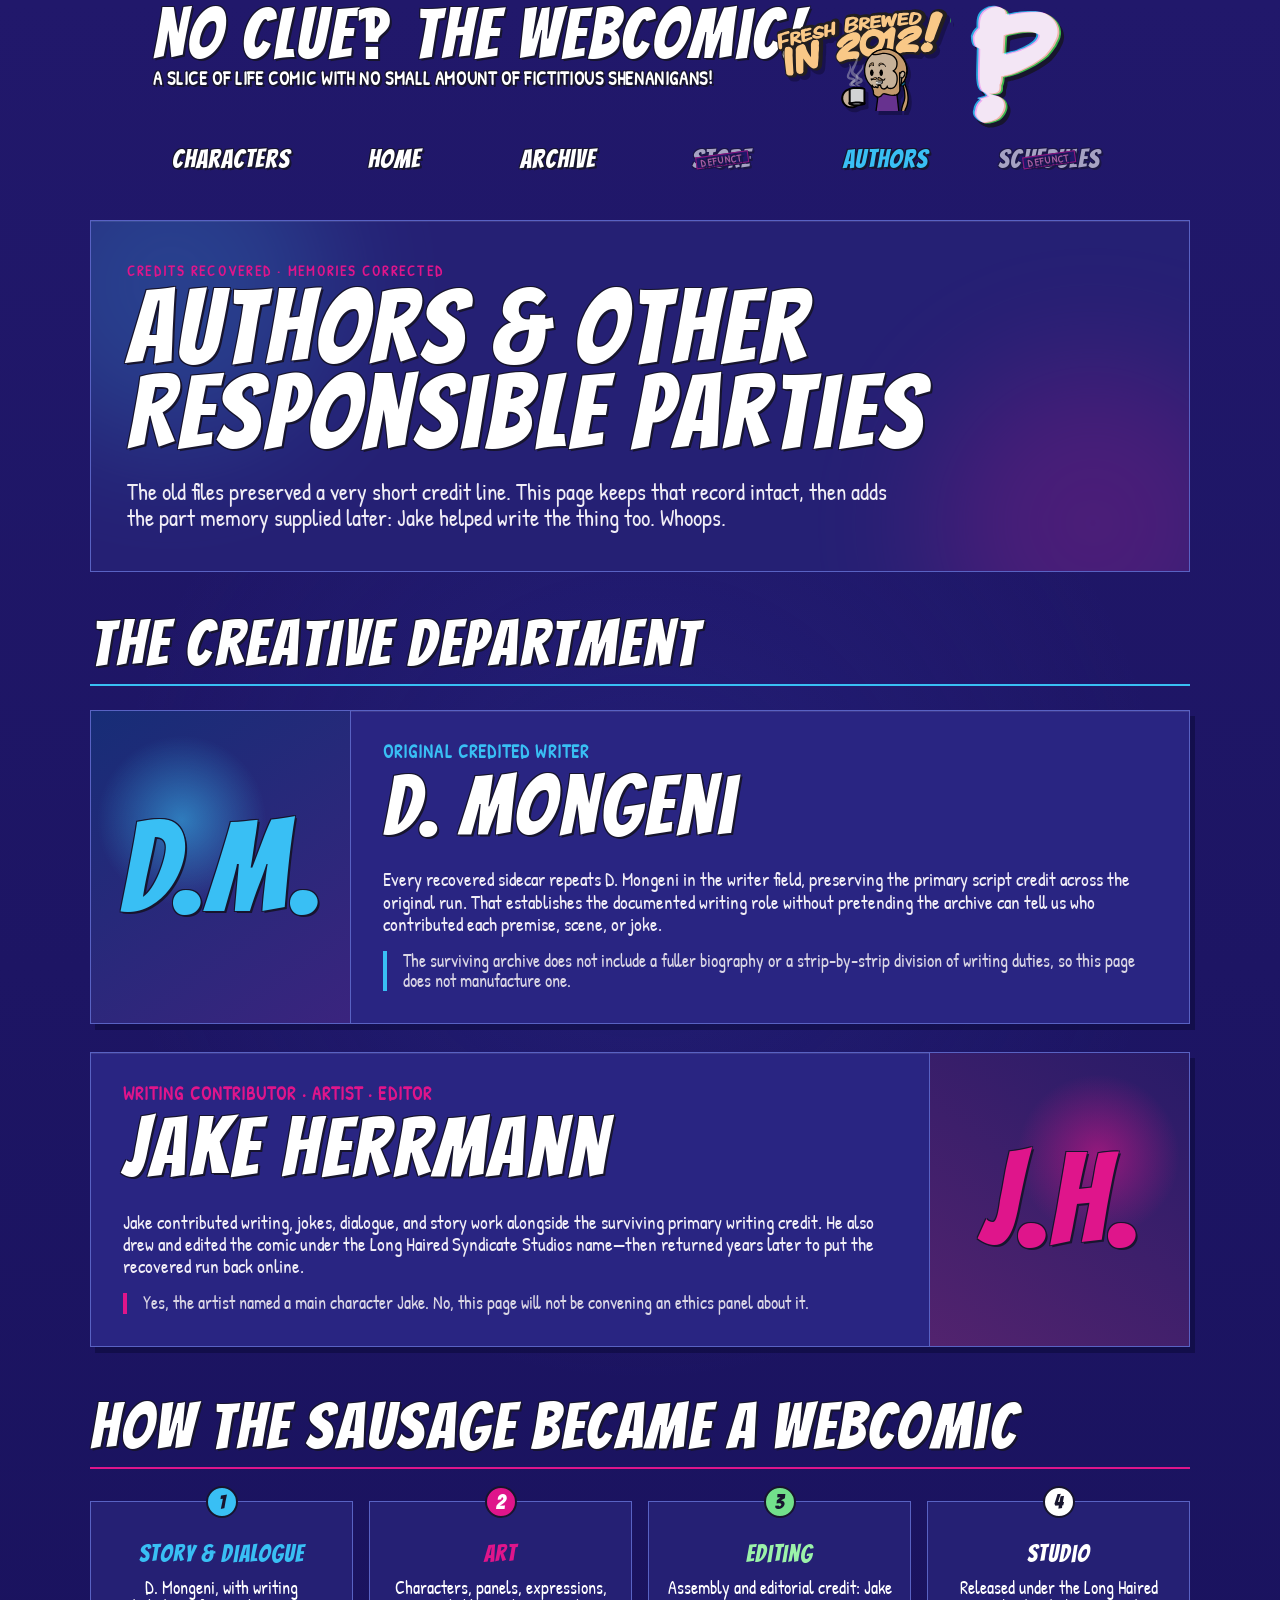
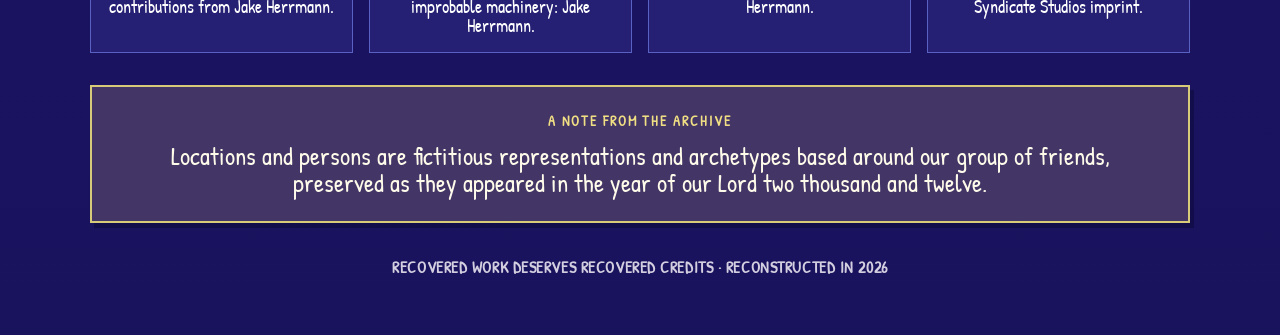
==== commit 7d447537: "Remove archive verification notes" ====
--- a/authors.html
+++ b/authors.html
@@ -119,17 +119,6 @@
           </div>
         </section>
 
-        <section class="mt-12 grid gap-6 md:grid-cols-2">
-          <article class="border border-[#5962c3] bg-[#252074] p-6 sm:p-7">
-            <h2 class="ink-text font-display text-3xl tracking-[.04em] text-clue-cyan">What The Files Tell Us</h2>
-            <p class="mt-4 font-hand text-[1.08rem] leading-[1.14]">The recovered metadata consistently names D. Mongeni as writer, Jake Herrmann as artist and editor, and Long Haired Syndicate Studios as the studio. That is the documentary record.</p>
-          </article>
-          <article class="border border-clue-pink bg-[#3d246a] p-6 sm:p-7">
-            <h2 class="ink-text font-display text-3xl tracking-[.04em] text-clue-pink">What Memory Adds</h2>
-            <p class="mt-4 font-hand text-[1.08rem] leading-[1.14]">Jake also helped write. The apartment was based on the real one Jake and Joe shared, but Jake no longer recalls who decided the whole cast lived there. Individual jokes, scenes, and strips remain similarly unassigned.</p>
-          </article>
-        </section>
-
         <aside class="mt-8 border-2 border-[#d7ca78] bg-[#443567] px-5 py-6 text-center shadow-[4px_5px_0_rgba(8,7,49,.42)] sm:px-10" aria-label="2012 preservation note">
           <p class="comic-copy text-sm tracking-[.14em] text-[#f0df83]">A note from the archive</p>
           <p class="mt-3 font-hand text-[clamp(1.2rem,2.6vw,1.55rem)] leading-[1.1] text-[#fffbea]">
--- a/styles.css
+++ b/styles.css
@@ -1 +1 @@
-*,:after,:before{--tw-border-spacing-x:0;--tw-border-spacing-y:0;--tw-translate-x:0;--tw-translate-y:0;--tw-rotate:0;--tw-skew-x:0;--tw-skew-y:0;--tw-scale-x:1;--tw-scale-y:1;--tw-pan-x: ;--tw-pan-y: ;--tw-pinch-zoom: ;--tw-scroll-snap-strictness:proximity;--tw-gradient-from-position: ;--tw-gradient-via-position: ;--tw-gradient-to-position: ;--tw-ordinal: ;--tw-slashed-zero: ;--tw-numeric-figure: ;--tw-numeric-spacing: ;--tw-numeric-fraction: ;--tw-ring-inset: ;--tw-ring-offset-width:0px;--tw-ring-offset-color:#fff;--tw-ring-color:rgba(59,130,246,.5);--tw-ring-offset-shadow:0 0 #0000;--tw-ring-shadow:0 0 #0000;--tw-shadow:0 0 #0000;--tw-shadow-colored:0 0 #0000;--tw-blur: ;--tw-brightness: ;--tw-contrast: ;--tw-grayscale: ;--tw-hue-rotate: ;--tw-invert: ;--tw-saturate: ;--tw-sepia: ;--tw-drop-shadow: ;--tw-backdrop-blur: ;--tw-backdrop-brightness: ;--tw-backdrop-contrast: ;--tw-backdrop-grayscale: ;--tw-backdrop-hue-rotate: ;--tw-backdrop-invert: ;--tw-backdrop-opacity: ;--tw-backdrop-saturate: ;--tw-backdrop-sepia: ;--tw-contain-size: ;--tw-contain-layout: ;--tw-contain-paint: ;--tw-contain-style: }::backdrop{--tw-border-spacing-x:0;--tw-border-spacing-y:0;--tw-translate-x:0;--tw-translate-y:0;--tw-rotate:0;--tw-skew-x:0;--tw-skew-y:0;--tw-scale-x:1;--tw-scale-y:1;--tw-pan-x: ;--tw-pan-y: ;--tw-pinch-zoom: ;--tw-scroll-snap-strictness:proximity;--tw-gradient-from-position: ;--tw-gradient-via-position: ;--tw-gradient-to-position: ;--tw-ordinal: ;--tw-slashed-zero: ;--tw-numeric-figure: ;--tw-numeric-spacing: ;--tw-numeric-fraction: ;--tw-ring-inset: ;--tw-ring-offset-width:0px;--tw-ring-offset-color:#fff;--tw-ring-color:rgba(59,130,246,.5);--tw-ring-offset-shadow:0 0 #0000;--tw-ring-shadow:0 0 #0000;--tw-shadow:0 0 #0000;--tw-shadow-colored:0 0 #0000;--tw-blur: ;--tw-brightness: ;--tw-contrast: ;--tw-grayscale: ;--tw-hue-rotate: ;--tw-invert: ;--tw-saturate: ;--tw-sepia: ;--tw-drop-shadow: ;--tw-backdrop-blur: ;--tw-backdrop-brightness: ;--tw-backdrop-contrast: ;--tw-backdrop-grayscale: ;--tw-backdrop-hue-rotate: ;--tw-backdrop-invert: ;--tw-backdrop-opacity: ;--tw-backdrop-saturate: ;--tw-backdrop-sepia: ;--tw-contain-size: ;--tw-contain-layout: ;--tw-contain-paint: ;--tw-contain-style: }/*! tailwindcss v3.4.17 | MIT License | https://tailwindcss.com*/*,:after,:before{box-sizing:border-box;border:0 solid #e5e7eb}:after,:before{--tw-content:""}:host,html{line-height:1.5;-webkit-text-size-adjust:100%;-moz-tab-size:4;-o-tab-size:4;tab-size:4;font-family:ui-sans-serif,system-ui,sans-serif,Apple Color Emoji,Segoe UI Emoji,Segoe UI Symbol,Noto Color Emoji;font-feature-settings:normal;font-variation-settings:normal;-webkit-tap-highlight-color:transparent}body{margin:0;line-height:inherit}hr{height:0;color:inherit;border-top-width:1px}abbr:where([title]){-webkit-text-decoration:underline dotted;text-decoration:underline dotted}h1,h2,h3,h4,h5,h6{font-size:inherit;font-weight:inherit}a{color:inherit;text-decoration:inherit}b,strong{font-weight:bolder}code,kbd,pre,samp{font-family:ui-monospace,SFMono-Regular,Menlo,Monaco,Consolas,Liberation Mono,Courier New,monospace;font-feature-settings:normal;font-variation-settings:normal;font-size:1em}small{font-size:80%}sub,sup{font-size:75%;line-height:0;position:relative;vertical-align:baseline}sub{bottom:-.25em}sup{top:-.5em}table{text-indent:0;border-color:inherit;border-collapse:collapse}button,input,optgroup,select,textarea{font-family:inherit;font-feature-settings:inherit;font-variation-settings:inherit;font-size:100%;font-weight:inherit;line-height:inherit;letter-spacing:inherit;color:inherit;margin:0;padding:0}button,select{text-transform:none}button,input:where([type=button]),input:where([type=reset]),input:where([type=submit]){-webkit-appearance:button;background-color:transparent;background-image:none}:-moz-focusring{outline:auto}:-moz-ui-invalid{box-shadow:none}progress{vertical-align:baseline}::-webkit-inner-spin-button,::-webkit-outer-spin-button{height:auto}[type=search]{-webkit-appearance:textfield;outline-offset:-2px}::-webkit-search-decoration{-webkit-appearance:none}::-webkit-file-upload-button{-webkit-appearance:button;font:inherit}summary{display:list-item}blockquote,dd,dl,figure,h1,h2,h3,h4,h5,h6,hr,p,pre{margin:0}fieldset{margin:0}fieldset,legend{padding:0}menu,ol,ul{list-style:none;margin:0;padding:0}dialog{padding:0}textarea{resize:vertical}input::-moz-placeholder,textarea::-moz-placeholder{opacity:1;color:#9ca3af}input::placeholder,textarea::placeholder{opacity:1;color:#9ca3af}[role=button],button{cursor:pointer}:disabled{cursor:default}audio,canvas,embed,iframe,img,object,svg,video{display:block;vertical-align:middle}img,video{max-width:100%;height:auto}[hidden]:where(:not([hidden=until-found])){display:none}html{scroll-behavior:smooth}body,html{--tw-bg-opacity:1;background-color:rgb(33 24 107/var(--tw-bg-opacity,1))}body{margin:0;min-height:100vh;overflow-x:hidden;--tw-text-opacity:1;color:rgb(255 255 255/var(--tw-text-opacity,1));-webkit-font-smoothing:antialiased;-moz-osx-font-smoothing:grayscale;background-image:radial-gradient(circle at 50% 44%,rgba(50,58,171,.24),transparent 42%),linear-gradient(180deg,#21186b,#19125d)}a{transition-property:transform;transition-timing-function:cubic-bezier(.4,0,.2,1);transition-duration:.15s}a:hover{--tw-translate-y:-0.125rem;transform:translate(var(--tw-translate-x),var(--tw-translate-y)) rotate(var(--tw-rotate)) skewX(var(--tw-skew-x)) skewY(var(--tw-skew-y)) scaleX(var(--tw-scale-x)) scaleY(var(--tw-scale-y));--tw-text-opacity:1;color:rgb(57 191 244/var(--tw-text-opacity,1))}a:focus-visible,button:focus-visible{outline-style:solid;outline-width:4px;outline-offset:4px;outline-color:#39bff4}.ink-text{text-shadow:2px 2px 0 #17152e,-1px -1px 0 #17152e,1px -1px 0 #17152e,-1px 1px 0 #17152e}.comic-copy{font-family:Patrick Hand,Comic Sans MS,cursive;font-weight:700;text-transform:uppercase;letter-spacing:.035em}.nav-link{text-shadow:2px 2px 0 #17152e,-1px -1px 0 #17152e,1px -1px 0 #17152e,-1px 1px 0 #17152e;white-space:nowrap;font-family:Bangers,Impact,sans-serif;font-size:1.35rem;letter-spacing:.04em}@media (min-width:768px){.nav-link{font-size:1.65rem}}.nav-defunct{position:relative;display:inline-block;cursor:not-allowed;opacity:.6}.nav-defunct:after{content:"DEFUNCT";pointer-events:none;position:absolute;left:50%;top:50%;border-width:1px;--tw-border-opacity:1;border-color:rgb(223 21 139/var(--tw-border-opacity,1));--tw-bg-opacity:1;background-color:rgb(33 24 107/var(--tw-bg-opacity,1));padding-left:.25rem;padding-right:.25rem;font-family:Patrick Hand,Comic Sans MS,cursive;font-size:.58rem;font-weight:700;line-height:1;letter-spacing:.12em;--tw-text-opacity:1;color:rgb(255 139 201/var(--tw-text-opacity,1));--tw-shadow:1px 1px 0 #17152e;--tw-shadow-colored:1px 1px 0 var(--tw-shadow-color);box-shadow:var(--tw-ring-offset-shadow,0 0 #0000),var(--tw-ring-shadow,0 0 #0000),var(--tw-shadow)}@media (min-width:768px){.nav-defunct:after{font-size:.64rem}}.nav-defunct:after{transform:translate(-50%,-50%) rotate(-8deg)}.social-link{text-shadow:2px 2px 0 #17152e,-1px -1px 0 #17152e,1px -1px 0 #17152e,-1px 1px 0 #17152e;font-family:Bangers,Impact,sans-serif;font-size:1rem;letter-spacing:.035em}@media (min-width:640px){.social-link{font-size:1.22rem}}.comic-control{display:flex;min-height:4rem;align-items:center;justify-content:center;gap:.25rem;text-align:center}.comic-control:disabled{cursor:not-allowed;opacity:.35}.arrow-shape{position:relative;display:flex;height:3rem;min-width:6.1rem;align-items:center;justify-content:center;border-width:2px;--tw-border-opacity:1;border-color:rgb(21 21 31/var(--tw-border-opacity,1));--tw-bg-opacity:1;background-color:rgb(136 138 142/var(--tw-bg-opacity,1));padding-left:.75rem;padding-right:.75rem;--tw-text-opacity:1;color:rgb(255 255 255/var(--tw-text-opacity,1));--tw-shadow:inset 0 0 0 1px #c7c8ca,2px 2px 0 rgba(0,0,0,.3);--tw-shadow-colored:inset 0 0 0 1px var(--tw-shadow-color),2px 2px 0 var(--tw-shadow-color);box-shadow:var(--tw-ring-offset-shadow,0 0 #0000),var(--tw-ring-shadow,0 0 #0000),var(--tw-shadow);transition-property:color,background-color,border-color,text-decoration-color,fill,stroke;transition-timing-function:cubic-bezier(.4,0,.2,1);transition-duration:.15s;clip-path:polygon(23% 0,23% 28%,100% 28%,100% 72%,23% 72%,23% 100%,0 50%)}.comic-control:not(:disabled):hover .arrow-shape{--tw-bg-opacity:1;background-color:rgb(57 191 244/var(--tw-bg-opacity,1))}.arrow-shape.right{clip-path:polygon(0 28%,77% 28%,77% 0,100% 50%,77% 100%,77% 72%,0 72%)}.arrow-shape.first{clip-path:polygon(12% 18%,20% 30%,30% 30%,30% 10%,0 50%,30% 90%,30% 70%,100% 70%,100% 30%,30% 30%,20% 30%)}.arrow-shape.newest{clip-path:polygon(0 30%,70% 30%,70% 10%,100% 50%,70% 90%,70% 70%,80% 70%,88% 82%,88% 70%,0 70%)}.archive-strip{border-width:1px;--tw-border-opacity:1;border-color:rgb(89 98 195/var(--tw-border-opacity,1));--tw-bg-opacity:1;background-color:rgb(41 37 130/var(--tw-bg-opacity,1));padding:.5rem;font-family:Bangers,Impact,sans-serif;font-size:1.125rem;line-height:1.75rem;letter-spacing:.04em;--tw-text-opacity:1;color:rgb(255 255 255/var(--tw-text-opacity,1));transition-property:color,background-color,border-color,text-decoration-color,fill,stroke,opacity,box-shadow,transform,filter,-webkit-backdrop-filter;transition-property:color,background-color,border-color,text-decoration-color,fill,stroke,opacity,box-shadow,transform,filter,backdrop-filter;transition-property:color,background-color,border-color,text-decoration-color,fill,stroke,opacity,box-shadow,transform,filter,backdrop-filter,-webkit-backdrop-filter;transition-timing-function:cubic-bezier(.4,0,.2,1);transition-duration:.15s}.archive-strip:hover{--tw-translate-y:-0.125rem;transform:translate(var(--tw-translate-x),var(--tw-translate-y)) rotate(var(--tw-rotate)) skewX(var(--tw-skew-x)) skewY(var(--tw-skew-y)) scaleX(var(--tw-scale-x)) scaleY(var(--tw-scale-y));--tw-border-opacity:1;border-color:rgb(57 191 244/var(--tw-border-opacity,1));--tw-bg-opacity:1;background-color:rgb(55 49 157/var(--tw-bg-opacity,1));--tw-text-opacity:1;color:rgb(57 191 244/var(--tw-text-opacity,1))}.archive-strip:focus-visible{outline-style:solid;outline-width:4px;outline-offset:2px;outline-color:#39bff4}.archive-strip[aria-current=true]{--tw-border-opacity:1;border-color:rgb(223 21 139/var(--tw-border-opacity,1));--tw-bg-opacity:1;background-color:rgb(68 50 140/var(--tw-bg-opacity,1));--tw-text-opacity:1;color:rgb(255 255 255/var(--tw-text-opacity,1));--tw-shadow:inset 0 0 0 2px rgba(223,21,139,.45);--tw-shadow-colored:inset 0 0 0 2px var(--tw-shadow-color)}.archive-strip[aria-current=true],.cast-card{box-shadow:var(--tw-ring-offset-shadow,0 0 #0000),var(--tw-ring-shadow,0 0 #0000),var(--tw-shadow)}.cast-card{overflow:hidden;border-width:1px;--tw-border-opacity:1;border-color:rgb(89 98 195/var(--tw-border-opacity,1));--tw-bg-opacity:1;background-color:rgb(41 37 130/var(--tw-bg-opacity,1));--tw-shadow:inset 0 1px 0 hsla(0,0%,100%,.09),4px 5px 0 rgba(8,7,49,.42);--tw-shadow-colored:inset 0 1px 0 var(--tw-shadow-color),4px 5px 0 var(--tw-shadow-color)}.cast-image{height:13rem;width:100%;border-bottom-width:1px;--tw-border-opacity:1;border-color:rgb(89 98 195/var(--tw-border-opacity,1));--tw-bg-opacity:1;background-color:rgb(255 255 255/var(--tw-bg-opacity,1));-o-object-fit:cover;object-fit:cover;-o-object-position:center;object-position:center}@media (min-width:640px){.cast-image{height:15rem}}.cast-image{image-rendering:auto}.cast-copy{padding:1rem 1.25rem 1.25rem}.cast-fact{position:relative;padding-left:1rem;font-size:1.05rem;line-height:1.12;--tw-text-opacity:1;color:rgb(240 237 246/var(--tw-text-opacity,1))}.cast-fact:before{content:"◆";position:absolute;left:0;top:0;font-size:.65rem;--tw-text-opacity:1;color:rgb(57 191 244/var(--tw-text-opacity,1))}.evidence-link{display:inline-flex;border-width:1px;--tw-border-opacity:1;border-color:rgb(101 112 209/var(--tw-border-opacity,1));--tw-bg-opacity:1;background-color:rgb(33 29 112/var(--tw-bg-opacity,1));padding:.25rem .5rem;font-family:Bangers,Impact,sans-serif;font-size:1rem;line-height:1.5rem;letter-spacing:.045em;--tw-text-opacity:1;color:rgb(255 255 255/var(--tw-text-opacity,1));transition-property:color,background-color,border-color,text-decoration-color,fill,stroke,opacity,box-shadow,transform,filter,-webkit-backdrop-filter;transition-property:color,background-color,border-color,text-decoration-color,fill,stroke,opacity,box-shadow,transform,filter,backdrop-filter;transition-property:color,background-color,border-color,text-decoration-color,fill,stroke,opacity,box-shadow,transform,filter,backdrop-filter,-webkit-backdrop-filter;transition-timing-function:cubic-bezier(.4,0,.2,1);transition-duration:.15s}.evidence-link:hover{--tw-translate-y:-0.125rem;transform:translate(var(--tw-translate-x),var(--tw-translate-y)) rotate(var(--tw-rotate)) skewX(var(--tw-skew-x)) skewY(var(--tw-skew-y)) scaleX(var(--tw-scale-x)) scaleY(var(--tw-scale-y));--tw-border-opacity:1;border-color:rgb(57 191 244/var(--tw-border-opacity,1));--tw-text-opacity:1;color:rgb(57 191 244/var(--tw-text-opacity,1))}.confidence-pill{display:inline-flex;align-items:center;border-width:1px;padding:.25rem .5rem;font-family:Patrick Hand,Comic Sans MS,cursive;font-size:.875rem;line-height:1.25rem;font-weight:700;text-transform:uppercase;letter-spacing:.08em}.confidence-confirmed{border-color:rgb(57 191 244/var(--tw-border-opacity,1));background-color:rgb(23 63 124/var(--tw-bg-opacity,1));color:rgb(189 238 255/var(--tw-text-opacity,1))}.confidence-confirmed,.confidence-inferred{--tw-border-opacity:1;--tw-bg-opacity:1;--tw-text-opacity:1}.confidence-inferred{border-color:rgb(223 21 139/var(--tw-border-opacity,1));background-color:rgb(99 33 98/var(--tw-bg-opacity,1));color:rgb(255 208 233/var(--tw-text-opacity,1))}.confidence-open{--tw-border-opacity:1;border-color:rgb(144 223 156/var(--tw-border-opacity,1));--tw-bg-opacity:1;background-color:rgb(32 88 55/var(--tw-bg-opacity,1));--tw-text-opacity:1;color:rgb(212 255 218/var(--tw-text-opacity,1))}.author-card{position:relative;overflow:hidden;border-width:1px;--tw-border-opacity:1;border-color:rgb(89 98 195/var(--tw-border-opacity,1));--tw-bg-opacity:1;background-color:rgb(41 37 130/var(--tw-bg-opacity,1));--tw-shadow:inset 0 1px 0 hsla(0,0%,100%,.09),5px 6px 0 rgba(8,7,49,.46);--tw-shadow-colored:inset 0 1px 0 var(--tw-shadow-color),5px 6px 0 var(--tw-shadow-color);box-shadow:var(--tw-ring-offset-shadow,0 0 #0000),var(--tw-ring-shadow,0 0 #0000),var(--tw-shadow)}.author-monogram{text-shadow:2px 2px 0 #17152e,-1px -1px 0 #17152e,1px -1px 0 #17152e,-1px 1px 0 #17152e;display:flex;min-height:14rem;align-items:center;justify-content:center;overflow:hidden;border-bottom-width:1px;--tw-border-opacity:1;border-color:rgb(89 98 195/var(--tw-border-opacity,1));font-family:Bangers,Impact,sans-serif;font-size:8rem;line-height:1;letter-spacing:.02em}@media (min-width:768px){.author-monogram{min-height:100%;border-bottom-width:0;border-right-width:1px}}.credit-role{font-family:Patrick Hand,Comic Sans MS,cursive;font-weight:700;text-transform:uppercase;font-size:1.125rem;line-height:1.75rem;line-height:1;letter-spacing:.06em}.production-step{position:relative;border-width:1px;--tw-border-opacity:1;border-color:rgb(89 98 195/var(--tw-border-opacity,1));--tw-bg-opacity:1;background-color:rgb(37 32 116/var(--tw-bg-opacity,1));padding:2.25rem 1rem 1rem;text-align:center}.production-number{position:absolute;left:50%;top:0;display:flex;width:2rem;height:2rem;--tw-translate-x:-50%;--tw-translate-y:-50%;transform:translate(var(--tw-translate-x),var(--tw-translate-y)) rotate(var(--tw-rotate)) skewX(var(--tw-skew-x)) skewY(var(--tw-skew-y)) scaleX(var(--tw-scale-x)) scaleY(var(--tw-scale-y));align-items:center;justify-content:center;border-radius:9999px;border-width:2px;--tw-border-opacity:1;border-color:rgb(23 21 46/var(--tw-border-opacity,1));--tw-bg-opacity:1;background-color:rgb(57 191 244/var(--tw-bg-opacity,1));font-family:Bangers,Impact,sans-serif;font-size:1.25rem;line-height:1.75rem;--tw-text-opacity:1;color:rgb(23 21 46/var(--tw-text-opacity,1))}.pointer-events-none{pointer-events:none}.visible{visibility:visible}.absolute{position:absolute}.relative{position:relative}.inset-0{inset:0}.-bottom-24{bottom:-6rem}.-bottom-28{bottom:-7rem}.-left-16{left:-4rem}.-left-20{left:-5rem}.-right-12{right:-3rem}.-right-16{right:-4rem}.-top-20{top:-5rem}.-top-24{top:-6rem}.bottom-3{bottom:.75rem}.left-1\/2{left:50%}.left-3{left:.75rem}.left-5{left:1.25rem}.right-1{right:.25rem}.right-44{right:11rem}.right-5{right:1.25rem}.top-0{top:0}.top-12{top:3rem}.top-2{top:.5rem}.z-10{z-index:10}.z-20{z-index:20}.z-40{z-index:40}.order-1{order:1}.order-2{order:2}.order-3{order:3}.order-4{order:4}.col-span-2{grid-column:span 2/span 2}.mx-auto{margin-left:auto;margin-right:auto}.mb-1{margin-bottom:.25rem}.mb-3{margin-bottom:.75rem}.mb-4{margin-bottom:1rem}.mb-5{margin-bottom:1.25rem}.mb-6{margin-bottom:1.5rem}.mb-8{margin-bottom:2rem}.mt-1{margin-top:.25rem}.mt-10{margin-top:2.5rem}.mt-12{margin-top:3rem}.mt-2{margin-top:.5rem}.mt-3{margin-top:.75rem}.mt-4{margin-top:1rem}.mt-5{margin-top:1.25rem}.mt-6{margin-top:1.5rem}.mt-8{margin-top:2rem}.block{display:block}.flex{display:flex}.grid{display:grid}.hidden{display:none}.size-72{width:18rem;height:18rem}.size-80{width:20rem;height:20rem}.h-28{height:7rem}.h-32{height:8rem}.h-44{height:11rem}.h-48{height:12rem}.h-auto{height:auto}.h-full{height:100%}.min-h-72{min-height:18rem}.min-h-\[132px\]{min-height:132px}.w-20{width:5rem}.w-24{width:6rem}.w-44{width:11rem}.w-6{width:1.5rem}.w-64{width:16rem}.w-\[1\.65rem\]{width:1.65rem}.w-\[86\%\]{width:86%}.w-auto{width:auto}.w-full{width:100%}.max-w-12{max-width:3rem}.max-w-14{max-width:3.5rem}.max-w-\[1100px\]{max-width:1100px}.max-w-\[1280px\]{max-width:1280px}.max-w-\[700px\]{max-width:700px}.max-w-\[710px\]{max-width:710px}.max-w-\[760px\]{max-width:760px}.max-w-\[820px\]{max-width:820px}.max-w-\[974px\]{max-width:974px}.max-w-full{max-width:100%}.max-w-none{max-width:none}.shrink{flex-shrink:1}.-translate-x-1\/2{--tw-translate-x:-50%}.-rotate-12,.-translate-x-1\/2{transform:translate(var(--tw-translate-x),var(--tw-translate-y)) rotate(var(--tw-rotate)) skewX(var(--tw-skew-x)) skewY(var(--tw-skew-y)) scaleX(var(--tw-scale-x)) scaleY(var(--tw-scale-y))}.-rotate-12{--tw-rotate:-12deg}.rotate-12{--tw-rotate:12deg;transform:translate(var(--tw-translate-x),var(--tw-translate-y)) rotate(var(--tw-rotate)) skewX(var(--tw-skew-x)) skewY(var(--tw-skew-y)) scaleX(var(--tw-scale-x)) scaleY(var(--tw-scale-y))}.resize{resize:both}.scroll-mt-4{scroll-margin-top:1rem}.grid-cols-2{grid-template-columns:repeat(2,minmax(0,1fr))}.grid-cols-3{grid-template-columns:repeat(3,minmax(0,1fr))}.grid-cols-4{grid-template-columns:repeat(4,minmax(0,1fr))}.flex-wrap{flex-wrap:wrap}.items-end{align-items:flex-end}.items-center{align-items:center}.justify-center{justify-content:center}.justify-between{justify-content:space-between}.gap-1{gap:.25rem}.gap-2{gap:.5rem}.gap-3{gap:.75rem}.gap-4{gap:1rem}.gap-6{gap:1.5rem}.gap-7{gap:1.75rem}.gap-x-4{-moz-column-gap:1rem;column-gap:1rem}.gap-y-2{row-gap:.5rem}.gap-y-3{row-gap:.75rem}.gap-y-8{row-gap:2rem}.space-y-3>:not([hidden])~:not([hidden]){--tw-space-y-reverse:0;margin-top:calc(.75rem*(1 - var(--tw-space-y-reverse)));margin-bottom:calc(.75rem*var(--tw-space-y-reverse))}.overflow-hidden{overflow:hidden}.overflow-visible{overflow:visible}.rounded-full{border-radius:9999px}.border{border-width:1px}.border-2{border-width:2px}.border-b{border-bottom-width:1px}.border-b-2{border-bottom-width:2px}.border-l-4{border-left-width:4px}.border-\[\#4149ad\]{--tw-border-opacity:1;border-color:rgb(65 73 173/var(--tw-border-opacity,1))}.border-\[\#4d55b2\]{--tw-border-opacity:1;border-color:rgb(77 85 178/var(--tw-border-opacity,1))}.border-\[\#5159b7\]{--tw-border-opacity:1;border-color:rgb(81 89 183/var(--tw-border-opacity,1))}.border-\[\#5962c3\]{--tw-border-opacity:1;border-color:rgb(89 98 195/var(--tw-border-opacity,1))}.border-\[\#72e08b\]{--tw-border-opacity:1;border-color:rgb(114 224 139/var(--tw-border-opacity,1))}.border-\[\#d7ca78\]{--tw-border-opacity:1;border-color:rgb(215 202 120/var(--tw-border-opacity,1))}.border-clue-cyan{--tw-border-opacity:1;border-color:rgb(57 191 244/var(--tw-border-opacity,1))}.border-clue-pink{--tw-border-opacity:1;border-color:rgb(223 21 139/var(--tw-border-opacity,1))}.bg-\[\#162b55\]{--tw-bg-opacity:1;background-color:rgb(22 43 85/var(--tw-bg-opacity,1))}.bg-\[\#1f1b65\]{--tw-bg-opacity:1;background-color:rgb(31 27 101/var(--tw-bg-opacity,1))}.bg-\[\#203d45\]{--tw-bg-opacity:1;background-color:rgb(32 61 69/var(--tw-bg-opacity,1))}.bg-\[\#252074\]{--tw-bg-opacity:1;background-color:rgb(37 32 116/var(--tw-bg-opacity,1))}.bg-\[\#3d246a\]{--tw-bg-opacity:1;background-color:rgb(61 36 106/var(--tw-bg-opacity,1))}.bg-\[\#443567\]{--tw-bg-opacity:1;background-color:rgb(68 53 103/var(--tw-bg-opacity,1))}.bg-\[\#72e08b\]{--tw-bg-opacity:1;background-color:rgb(114 224 139/var(--tw-bg-opacity,1))}.bg-clue-cyan{--tw-bg-opacity:1;background-color:rgb(57 191 244/var(--tw-bg-opacity,1))}.bg-clue-panel{--tw-bg-opacity:1;background-color:rgb(49 57 158/var(--tw-bg-opacity,1))}.bg-clue-pink{--tw-bg-opacity:1;background-color:rgb(223 21 139/var(--tw-bg-opacity,1))}.bg-white{--tw-bg-opacity:1;background-color:rgb(255 255 255/var(--tw-bg-opacity,1))}.bg-\[radial-gradient\(circle\2c rgba\(114\2c 224\2c 139\2c \.26\)\2c transparent_62\%\)\]{background-image:radial-gradient(circle,rgba(114,224,139,.26),transparent 62%)}.bg-\[radial-gradient\(circle_at_35\%_35\%\2c rgba\(57\2c 191\2c 244\2c \.55\)\2c transparent_32\%\)\2c linear-gradient\(145deg\2c \#172d77\2c \#3a247e\)\]{background-image:radial-gradient(circle at 35% 35%,rgba(57,191,244,.55),transparent 32%),linear-gradient(145deg,#172d77,#3a247e)}.bg-\[radial-gradient\(circle_at_65\%_35\%\2c rgba\(223\2c 21\2c 139\2c \.56\)\2c transparent_32\%\)\2c linear-gradient\(215deg\2c \#281b68\2c \#52236e\)\]{background-image:radial-gradient(circle at 65% 35%,rgba(223,21,139,.56),transparent 32%),linear-gradient(215deg,#281b68,#52236e)}.p-6{padding:1.5rem}.p-8{padding:2rem}.px-3{padding-left:.75rem;padding-right:.75rem}.px-4{padding-left:1rem;padding-right:1rem}.px-5{padding-left:1.25rem;padding-right:1.25rem}.px-\[5\.5\%\]{padding-left:5.5%;padding-right:5.5%}.py-1{padding-top:.25rem;padding-bottom:.25rem}.py-2{padding-top:.5rem;padding-bottom:.5rem}.py-4{padding-top:1rem;padding-bottom:1rem}.py-5{padding-top:1.25rem;padding-bottom:1.25rem}.py-6{padding-top:1.5rem;padding-bottom:1.5rem}.py-7{padding-top:1.75rem;padding-bottom:1.75rem}.py-8{padding-top:2rem;padding-bottom:2rem}.pb-10{padding-bottom:2.5rem}.pb-14{padding-bottom:3.5rem}.pb-2{padding-bottom:.5rem}.pb-8{padding-bottom:2rem}.pb-\[4\%\]{padding-bottom:4%}.pl-4{padding-left:1rem}.pr-24{padding-right:6rem}.pt-1{padding-top:.25rem}.pt-\[6\%\]{padding-top:6%}.text-left{text-align:left}.text-center{text-align:center}.font-display{font-family:Bangers,Impact,sans-serif}.font-hand{font-family:Patrick Hand,Comic Sans MS,cursive}.font-sans{font-family:ui-sans-serif,system-ui,sans-serif,Apple Color Emoji,Segoe UI Emoji,Segoe UI Symbol,Noto Color Emoji}.text-2xl{font-size:1.5rem;line-height:2rem}.text-3xl{font-size:1.875rem;line-height:2.25rem}.text-4xl{font-size:2.25rem;line-height:2.5rem}.text-5xl{font-size:3rem;line-height:1}.text-\[1\.02rem\]{font-size:1.02rem}.text-\[1\.05rem\]{font-size:1.05rem}.text-\[1\.08rem\]{font-size:1.08rem}.text-\[1\.2rem\]{font-size:1.2rem}.text-\[clamp\(\.78rem\2c 2vw\2c 1\.13rem\)\]{font-size:clamp(.78rem,2vw,1.13rem)}.text-\[clamp\(\.88rem\2c 1\.75vw\2c 1\.08rem\)\]{font-size:clamp(.88rem,1.75vw,1.08rem)}.text-\[clamp\(1\.15rem\2c 2\.4vw\2c 1\.45rem\)\]{font-size:clamp(1.15rem,2.4vw,1.45rem)}.text-\[clamp\(1\.2rem\2c 2\.6vw\2c 1\.55rem\)\]{font-size:clamp(1.2rem,2.6vw,1.55rem)}.text-\[clamp\(1\.5rem\2c 3vw\2c 2rem\)\]{font-size:clamp(1.5rem,3vw,2rem)}.text-\[clamp\(2\.65rem\2c 6\.4vw\2c 4\.35rem\)\]{font-size:clamp(2.65rem,6.4vw,4.35rem)}.text-\[clamp\(2\.6rem\2c 6vw\2c 4rem\)\]{font-size:clamp(2.6rem,6vw,4rem)}.text-\[clamp\(2\.7rem\2c 6vw\2c 4rem\)\]{font-size:clamp(2.7rem,6vw,4rem)}.text-\[clamp\(3\.1rem\2c 7vw\2c 5\.2rem\)\]{font-size:clamp(3.1rem,7vw,5.2rem)}.text-\[clamp\(3\.5rem\2c 10vw\2c 6\.5rem\)\]{font-size:clamp(3.5rem,10vw,6.5rem)}.text-base{font-size:1rem;line-height:1.5rem}.text-lg{font-size:1.125rem;line-height:1.75rem}.text-sm{font-size:.875rem;line-height:1.25rem}.text-xl{font-size:1.25rem;line-height:1.75rem}.font-black{font-weight:900}.leading-\[\.78\]{line-height:.78}.leading-\[\.82\]{line-height:.82}.leading-\[\.88\]{line-height:.88}.leading-\[1\.02\]{line-height:1.02}.leading-\[1\.08\]{line-height:1.08}.leading-\[1\.12\]{line-height:1.12}.leading-\[1\.14\]{line-height:1.14}.leading-\[1\.15\]{line-height:1.15}.leading-\[1\.16\]{line-height:1.16}.leading-\[1\.1\]{line-height:1.1}.leading-none{line-height:1}.tracking-\[\.035em\]{letter-spacing:.035em}.tracking-\[\.04em\]{letter-spacing:.04em}.tracking-\[\.14em\]{letter-spacing:.14em}.tracking-\[\.16em\]{letter-spacing:.16em}.text-\[\#9bf2a9\]{--tw-text-opacity:1;color:rgb(155 242 169/var(--tw-text-opacity,1))}.text-\[\#d4cfe0\]{--tw-text-opacity:1;color:rgb(212 207 224/var(--tw-text-opacity,1))}.text-\[\#d9d5e4\]{--tw-text-opacity:1;color:rgb(217 213 228/var(--tw-text-opacity,1))}.text-\[\#f0df83\]{--tw-text-opacity:1;color:rgb(240 223 131/var(--tw-text-opacity,1))}.text-\[\#f0edf6\]{--tw-text-opacity:1;color:rgb(240 237 246/var(--tw-text-opacity,1))}.text-\[\#fffbea\]{--tw-text-opacity:1;color:rgb(255 251 234/var(--tw-text-opacity,1))}.text-clue-cyan{--tw-text-opacity:1;color:rgb(57 191 244/var(--tw-text-opacity,1))}.text-clue-pink{--tw-text-opacity:1;color:rgb(223 21 139/var(--tw-text-opacity,1))}.text-white{--tw-text-opacity:1;color:rgb(255 255 255/var(--tw-text-opacity,1))}.opacity-20{opacity:.2}.shadow-\[0_0_25px_rgba\(114\2c 224\2c 139\2c \.2\)\]{--tw-shadow:0 0 25px rgba(114,224,139,.2);--tw-shadow-colored:0 0 25px var(--tw-shadow-color);box-shadow:var(--tw-ring-offset-shadow,0 0 #0000),var(--tw-ring-shadow,0 0 #0000),var(--tw-shadow)}.shadow-\[4px_5px_0_rgba\(8\2c 7\2c 49\2c \.42\)\]{--tw-shadow:4px 5px 0 rgba(8,7,49,.42);--tw-shadow-colored:4px 5px 0 var(--tw-shadow-color);box-shadow:var(--tw-ring-offset-shadow,0 0 #0000),var(--tw-ring-shadow,0 0 #0000),var(--tw-shadow)}.shadow-\[inset_0_1px_0_rgba\(255\2c 255\2c 255\2c \.08\)\]{--tw-shadow:inset 0 1px 0 hsla(0,0%,100%,.08);--tw-shadow-colored:inset 0 1px 0 var(--tw-shadow-color);box-shadow:var(--tw-ring-offset-shadow,0 0 #0000),var(--tw-ring-shadow,0 0 #0000),var(--tw-shadow)}.shadow-\[inset_0_1px_0_rgba\(255\2c 255\2c 255\2c \.09\)\]{--tw-shadow:inset 0 1px 0 hsla(0,0%,100%,.09);--tw-shadow-colored:inset 0 1px 0 var(--tw-shadow-color);box-shadow:var(--tw-ring-offset-shadow,0 0 #0000),var(--tw-ring-shadow,0 0 #0000),var(--tw-shadow)}.blur-3xl{--tw-blur:blur(64px)}.blur-3xl,.drop-shadow-\[0_0_10px_rgba\(114\2c 224\2c 139\2c \.9\)\]{filter:var(--tw-blur) var(--tw-brightness) var(--tw-contrast) var(--tw-grayscale) var(--tw-hue-rotate) var(--tw-invert) var(--tw-saturate) var(--tw-sepia) var(--tw-drop-shadow)}.drop-shadow-\[0_0_10px_rgba\(114\2c 224\2c 139\2c \.9\)\]{--tw-drop-shadow:drop-shadow(0 0 10px rgba(114,224,139,.9))}.drop-shadow-\[0_0_12px_rgba\(223\2c 21\2c 139\2c \.9\)\]{--tw-drop-shadow:drop-shadow(0 0 12px rgba(223,21,139,.9))}.drop-shadow-\[0_0_12px_rgba\(223\2c 21\2c 139\2c \.9\)\],.drop-shadow-\[0_0_12px_rgba\(57\2c 191\2c 244\2c \.9\)\]{filter:var(--tw-blur) var(--tw-brightness) var(--tw-contrast) var(--tw-grayscale) var(--tw-hue-rotate) var(--tw-invert) var(--tw-saturate) var(--tw-sepia) var(--tw-drop-shadow)}.drop-shadow-\[0_0_12px_rgba\(57\2c 191\2c 244\2c \.9\)\]{--tw-drop-shadow:drop-shadow(0 0 12px rgba(57,191,244,.9))}.drop-shadow-\[0_0_14px_rgba\(114\2c 224\2c 139\2c \.9\)\]{--tw-drop-shadow:drop-shadow(0 0 14px rgba(114,224,139,.9))}.drop-shadow-\[0_0_14px_rgba\(114\2c 224\2c 139\2c \.9\)\],.drop-shadow-\[0_0_18px_rgba\(223\2c 21\2c 139\2c \.9\)\]{filter:var(--tw-blur) var(--tw-brightness) var(--tw-contrast) var(--tw-grayscale) var(--tw-hue-rotate) var(--tw-invert) var(--tw-saturate) var(--tw-sepia) var(--tw-drop-shadow)}.drop-shadow-\[0_0_18px_rgba\(223\2c 21\2c 139\2c \.9\)\]{--tw-drop-shadow:drop-shadow(0 0 18px rgba(223,21,139,.9))}.drop-shadow-\[0_0_8px_rgba\(223\2c 21\2c 139\2c \.85\)\]{--tw-drop-shadow:drop-shadow(0 0 8px rgba(223,21,139,.85))}.drop-shadow-\[0_0_8px_rgba\(223\2c 21\2c 139\2c \.85\)\],.drop-shadow-\[0_0_8px_rgba\(57\2c 191\2c 244\2c \.85\)\]{filter:var(--tw-blur) var(--tw-brightness) var(--tw-contrast) var(--tw-grayscale) var(--tw-hue-rotate) var(--tw-invert) var(--tw-saturate) var(--tw-sepia) var(--tw-drop-shadow)}.drop-shadow-\[0_0_8px_rgba\(57\2c 191\2c 244\2c \.85\)\]{--tw-drop-shadow:drop-shadow(0 0 8px rgba(57,191,244,.85))}.drop-shadow-\[3px_4px_0_\#17152e\]{--tw-drop-shadow:drop-shadow(3px 4px 0 #17152e)}.drop-shadow-\[3px_4px_0_\#17152e\],.drop-shadow-\[3px_4px_0_rgba\(0\2c 0\2c 0\2c \.26\)\]{filter:var(--tw-blur) var(--tw-brightness) var(--tw-contrast) var(--tw-grayscale) var(--tw-hue-rotate) var(--tw-invert) var(--tw-saturate) var(--tw-sepia) var(--tw-drop-shadow)}.drop-shadow-\[3px_4px_0_rgba\(0\2c 0\2c 0\2c \.26\)\]{--tw-drop-shadow:drop-shadow(3px 4px 0 rgba(0,0,0,.26))}@media (min-width:640px){.sm\:right-5{right:1.25rem}.sm\:order-3{order:3}.sm\:order-4{order:4}.sm\:col-span-1{grid-column:span 1/span 1}.sm\:mt-0{margin-top:0}.sm\:block{display:block}.sm\:h-32{height:8rem}.sm\:h-36{height:9rem}.sm\:h-48{height:12rem}.sm\:min-h-\[140px\]{min-height:140px}.sm\:w-32{width:8rem}.sm\:w-\[clamp\(2\.45rem\2c 4\.7vw\2c 3rem\)\]{width:clamp(2.45rem,4.7vw,3rem)}.sm\:w-\[clamp\(3\.1rem\2c 6\.4vw\2c 4\.2rem\)\]{width:clamp(3.1rem,6.4vw,4.2rem)}.sm\:grid-cols-2{grid-template-columns:repeat(2,minmax(0,1fr))}.sm\:grid-cols-4{grid-template-columns:repeat(4,minmax(0,1fr))}.sm\:grid-cols-7{grid-template-columns:repeat(7,minmax(0,1fr))}.sm\:grid-cols-\[120px_1fr_120px\]{grid-template-columns:120px 1fr 120px}.sm\:grid-cols-\[auto_1fr\]{grid-template-columns:auto 1fr}.sm\:items-center{align-items:center}.sm\:gap-3{gap:.75rem}.sm\:gap-6{gap:1.5rem}.sm\:p-7{padding:1.75rem}.sm\:p-8{padding:2rem}.sm\:px-10{padding-left:2.5rem;padding-right:2.5rem}.sm\:px-16{padding-left:4rem;padding-right:4rem}.sm\:px-5{padding-left:1.25rem;padding-right:1.25rem}.sm\:px-6{padding-left:1.5rem;padding-right:1.5rem}.sm\:px-9{padding-left:2.25rem;padding-right:2.25rem}.sm\:py-10{padding-top:2.5rem;padding-bottom:2.5rem}.sm\:py-5{padding-top:1.25rem;padding-bottom:1.25rem}.sm\:py-9{padding-top:2.25rem;padding-bottom:2.25rem}.sm\:pr-40{padding-right:10rem}.sm\:text-left{text-align:left}}@media (min-width:768px){.md\:right-12{right:3rem}.md\:order-1{order:1}.md\:order-2{order:2}.md\:grid-cols-2{grid-template-columns:repeat(2,minmax(0,1fr))}.md\:grid-cols-6{grid-template-columns:repeat(6,minmax(0,1fr))}.md\:grid-cols-9{grid-template-columns:repeat(9,minmax(0,1fr))}.md\:grid-cols-\[1fr_250px\]{grid-template-columns:1fr 250px}.md\:grid-cols-\[1fr_260px\]{grid-template-columns:1fr 260px}.md\:grid-cols-\[260px_1fr\]{grid-template-columns:260px 1fr}.md\:grid-cols-\[280px_1fr\]{grid-template-columns:280px 1fr}.md\:items-center{align-items:center}.md\:gap-2{gap:.5rem}.md\:border-l{border-left-width:1px}.md\:border-r-0{border-right-width:0}.md\:pb-10{padding-bottom:2.5rem}.md\:pr-52{padding-right:13rem}}@media (min-width:900px){.min-\[900px\]\:block{display:block}}@media (min-width:1024px){.lg\:grid-cols-4{grid-template-columns:repeat(4,minmax(0,1fr))}}@media (min-width:1280px){.xl\:px-0{padding-left:0;padding-right:0}}+*,:after,:before{--tw-border-spacing-x:0;--tw-border-spacing-y:0;--tw-translate-x:0;--tw-translate-y:0;--tw-rotate:0;--tw-skew-x:0;--tw-skew-y:0;--tw-scale-x:1;--tw-scale-y:1;--tw-pan-x: ;--tw-pan-y: ;--tw-pinch-zoom: ;--tw-scroll-snap-strictness:proximity;--tw-gradient-from-position: ;--tw-gradient-via-position: ;--tw-gradient-to-position: ;--tw-ordinal: ;--tw-slashed-zero: ;--tw-numeric-figure: ;--tw-numeric-spacing: ;--tw-numeric-fraction: ;--tw-ring-inset: ;--tw-ring-offset-width:0px;--tw-ring-offset-color:#fff;--tw-ring-color:rgba(59,130,246,.5);--tw-ring-offset-shadow:0 0 #0000;--tw-ring-shadow:0 0 #0000;--tw-shadow:0 0 #0000;--tw-shadow-colored:0 0 #0000;--tw-blur: ;--tw-brightness: ;--tw-contrast: ;--tw-grayscale: ;--tw-hue-rotate: ;--tw-invert: ;--tw-saturate: ;--tw-sepia: ;--tw-drop-shadow: ;--tw-backdrop-blur: ;--tw-backdrop-brightness: ;--tw-backdrop-contrast: ;--tw-backdrop-grayscale: ;--tw-backdrop-hue-rotate: ;--tw-backdrop-invert: ;--tw-backdrop-opacity: ;--tw-backdrop-saturate: ;--tw-backdrop-sepia: ;--tw-contain-size: ;--tw-contain-layout: ;--tw-contain-paint: ;--tw-contain-style: }::backdrop{--tw-border-spacing-x:0;--tw-border-spacing-y:0;--tw-translate-x:0;--tw-translate-y:0;--tw-rotate:0;--tw-skew-x:0;--tw-skew-y:0;--tw-scale-x:1;--tw-scale-y:1;--tw-pan-x: ;--tw-pan-y: ;--tw-pinch-zoom: ;--tw-scroll-snap-strictness:proximity;--tw-gradient-from-position: ;--tw-gradient-via-position: ;--tw-gradient-to-position: ;--tw-ordinal: ;--tw-slashed-zero: ;--tw-numeric-figure: ;--tw-numeric-spacing: ;--tw-numeric-fraction: ;--tw-ring-inset: ;--tw-ring-offset-width:0px;--tw-ring-offset-color:#fff;--tw-ring-color:rgba(59,130,246,.5);--tw-ring-offset-shadow:0 0 #0000;--tw-ring-shadow:0 0 #0000;--tw-shadow:0 0 #0000;--tw-shadow-colored:0 0 #0000;--tw-blur: ;--tw-brightness: ;--tw-contrast: ;--tw-grayscale: ;--tw-hue-rotate: ;--tw-invert: ;--tw-saturate: ;--tw-sepia: ;--tw-drop-shadow: ;--tw-backdrop-blur: ;--tw-backdrop-brightness: ;--tw-backdrop-contrast: ;--tw-backdrop-grayscale: ;--tw-backdrop-hue-rotate: ;--tw-backdrop-invert: ;--tw-backdrop-opacity: ;--tw-backdrop-saturate: ;--tw-backdrop-sepia: ;--tw-contain-size: ;--tw-contain-layout: ;--tw-contain-paint: ;--tw-contain-style: }/*! tailwindcss v3.4.17 | MIT License | https://tailwindcss.com*/*,:after,:before{box-sizing:border-box;border:0 solid #e5e7eb}:after,:before{--tw-content:""}:host,html{line-height:1.5;-webkit-text-size-adjust:100%;-moz-tab-size:4;-o-tab-size:4;tab-size:4;font-family:ui-sans-serif,system-ui,sans-serif,Apple Color Emoji,Segoe UI Emoji,Segoe UI Symbol,Noto Color Emoji;font-feature-settings:normal;font-variation-settings:normal;-webkit-tap-highlight-color:transparent}body{margin:0;line-height:inherit}hr{height:0;color:inherit;border-top-width:1px}abbr:where([title]){-webkit-text-decoration:underline dotted;text-decoration:underline dotted}h1,h2,h3,h4,h5,h6{font-size:inherit;font-weight:inherit}a{color:inherit;text-decoration:inherit}b,strong{font-weight:bolder}code,kbd,pre,samp{font-family:ui-monospace,SFMono-Regular,Menlo,Monaco,Consolas,Liberation Mono,Courier New,monospace;font-feature-settings:normal;font-variation-settings:normal;font-size:1em}small{font-size:80%}sub,sup{font-size:75%;line-height:0;position:relative;vertical-align:baseline}sub{bottom:-.25em}sup{top:-.5em}table{text-indent:0;border-color:inherit;border-collapse:collapse}button,input,optgroup,select,textarea{font-family:inherit;font-feature-settings:inherit;font-variation-settings:inherit;font-size:100%;font-weight:inherit;line-height:inherit;letter-spacing:inherit;color:inherit;margin:0;padding:0}button,select{text-transform:none}button,input:where([type=button]),input:where([type=reset]),input:where([type=submit]){-webkit-appearance:button;background-color:transparent;background-image:none}:-moz-focusring{outline:auto}:-moz-ui-invalid{box-shadow:none}progress{vertical-align:baseline}::-webkit-inner-spin-button,::-webkit-outer-spin-button{height:auto}[type=search]{-webkit-appearance:textfield;outline-offset:-2px}::-webkit-search-decoration{-webkit-appearance:none}::-webkit-file-upload-button{-webkit-appearance:button;font:inherit}summary{display:list-item}blockquote,dd,dl,figure,h1,h2,h3,h4,h5,h6,hr,p,pre{margin:0}fieldset{margin:0}fieldset,legend{padding:0}menu,ol,ul{list-style:none;margin:0;padding:0}dialog{padding:0}textarea{resize:vertical}input::-moz-placeholder,textarea::-moz-placeholder{opacity:1;color:#9ca3af}input::placeholder,textarea::placeholder{opacity:1;color:#9ca3af}[role=button],button{cursor:pointer}:disabled{cursor:default}audio,canvas,embed,iframe,img,object,svg,video{display:block;vertical-align:middle}img,video{max-width:100%;height:auto}[hidden]:where(:not([hidden=until-found])){display:none}html{scroll-behavior:smooth}body,html{--tw-bg-opacity:1;background-color:rgb(33 24 107/var(--tw-bg-opacity,1))}body{margin:0;min-height:100vh;overflow-x:hidden;--tw-text-opacity:1;color:rgb(255 255 255/var(--tw-text-opacity,1));-webkit-font-smoothing:antialiased;-moz-osx-font-smoothing:grayscale;background-image:radial-gradient(circle at 50% 44%,rgba(50,58,171,.24),transparent 42%),linear-gradient(180deg,#21186b,#19125d)}a{transition-property:transform;transition-timing-function:cubic-bezier(.4,0,.2,1);transition-duration:.15s}a:hover{--tw-translate-y:-0.125rem;transform:translate(var(--tw-translate-x),var(--tw-translate-y)) rotate(var(--tw-rotate)) skewX(var(--tw-skew-x)) skewY(var(--tw-skew-y)) scaleX(var(--tw-scale-x)) scaleY(var(--tw-scale-y));--tw-text-opacity:1;color:rgb(57 191 244/var(--tw-text-opacity,1))}a:focus-visible,button:focus-visible{outline-style:solid;outline-width:4px;outline-offset:4px;outline-color:#39bff4}.ink-text{text-shadow:2px 2px 0 #17152e,-1px -1px 0 #17152e,1px -1px 0 #17152e,-1px 1px 0 #17152e}.comic-copy{font-family:Patrick Hand,Comic Sans MS,cursive;font-weight:700;text-transform:uppercase;letter-spacing:.035em}.nav-link{text-shadow:2px 2px 0 #17152e,-1px -1px 0 #17152e,1px -1px 0 #17152e,-1px 1px 0 #17152e;white-space:nowrap;font-family:Bangers,Impact,sans-serif;font-size:1.35rem;letter-spacing:.04em}@media (min-width:768px){.nav-link{font-size:1.65rem}}.nav-defunct{position:relative;display:inline-block;cursor:not-allowed;opacity:.6}.nav-defunct:after{content:"DEFUNCT";pointer-events:none;position:absolute;left:50%;top:50%;border-width:1px;--tw-border-opacity:1;border-color:rgb(223 21 139/var(--tw-border-opacity,1));--tw-bg-opacity:1;background-color:rgb(33 24 107/var(--tw-bg-opacity,1));padding-left:.25rem;padding-right:.25rem;font-family:Patrick Hand,Comic Sans MS,cursive;font-size:.58rem;font-weight:700;line-height:1;letter-spacing:.12em;--tw-text-opacity:1;color:rgb(255 139 201/var(--tw-text-opacity,1));--tw-shadow:1px 1px 0 #17152e;--tw-shadow-colored:1px 1px 0 var(--tw-shadow-color);box-shadow:var(--tw-ring-offset-shadow,0 0 #0000),var(--tw-ring-shadow,0 0 #0000),var(--tw-shadow)}@media (min-width:768px){.nav-defunct:after{font-size:.64rem}}.nav-defunct:after{transform:translate(-50%,-50%) rotate(-8deg)}.social-link{text-shadow:2px 2px 0 #17152e,-1px -1px 0 #17152e,1px -1px 0 #17152e,-1px 1px 0 #17152e;font-family:Bangers,Impact,sans-serif;font-size:1rem;letter-spacing:.035em}@media (min-width:640px){.social-link{font-size:1.22rem}}.comic-control{display:flex;min-height:4rem;align-items:center;justify-content:center;gap:.25rem;text-align:center}.comic-control:disabled{cursor:not-allowed;opacity:.35}.arrow-shape{position:relative;display:flex;height:3rem;min-width:6.1rem;align-items:center;justify-content:center;border-width:2px;--tw-border-opacity:1;border-color:rgb(21 21 31/var(--tw-border-opacity,1));--tw-bg-opacity:1;background-color:rgb(136 138 142/var(--tw-bg-opacity,1));padding-left:.75rem;padding-right:.75rem;--tw-text-opacity:1;color:rgb(255 255 255/var(--tw-text-opacity,1));--tw-shadow:inset 0 0 0 1px #c7c8ca,2px 2px 0 rgba(0,0,0,.3);--tw-shadow-colored:inset 0 0 0 1px var(--tw-shadow-color),2px 2px 0 var(--tw-shadow-color);box-shadow:var(--tw-ring-offset-shadow,0 0 #0000),var(--tw-ring-shadow,0 0 #0000),var(--tw-shadow);transition-property:color,background-color,border-color,text-decoration-color,fill,stroke;transition-timing-function:cubic-bezier(.4,0,.2,1);transition-duration:.15s;clip-path:polygon(23% 0,23% 28%,100% 28%,100% 72%,23% 72%,23% 100%,0 50%)}.comic-control:not(:disabled):hover .arrow-shape{--tw-bg-opacity:1;background-color:rgb(57 191 244/var(--tw-bg-opacity,1))}.arrow-shape.right{clip-path:polygon(0 28%,77% 28%,77% 0,100% 50%,77% 100%,77% 72%,0 72%)}.arrow-shape.first{clip-path:polygon(12% 18%,20% 30%,30% 30%,30% 10%,0 50%,30% 90%,30% 70%,100% 70%,100% 30%,30% 30%,20% 30%)}.arrow-shape.newest{clip-path:polygon(0 30%,70% 30%,70% 10%,100% 50%,70% 90%,70% 70%,80% 70%,88% 82%,88% 70%,0 70%)}.archive-strip{border-width:1px;--tw-border-opacity:1;border-color:rgb(89 98 195/var(--tw-border-opacity,1));--tw-bg-opacity:1;background-color:rgb(41 37 130/var(--tw-bg-opacity,1));padding:.5rem;font-family:Bangers,Impact,sans-serif;font-size:1.125rem;line-height:1.75rem;letter-spacing:.04em;--tw-text-opacity:1;color:rgb(255 255 255/var(--tw-text-opacity,1));transition-property:color,background-color,border-color,text-decoration-color,fill,stroke,opacity,box-shadow,transform,filter,-webkit-backdrop-filter;transition-property:color,background-color,border-color,text-decoration-color,fill,stroke,opacity,box-shadow,transform,filter,backdrop-filter;transition-property:color,background-color,border-color,text-decoration-color,fill,stroke,opacity,box-shadow,transform,filter,backdrop-filter,-webkit-backdrop-filter;transition-timing-function:cubic-bezier(.4,0,.2,1);transition-duration:.15s}.archive-strip:hover{--tw-translate-y:-0.125rem;transform:translate(var(--tw-translate-x),var(--tw-translate-y)) rotate(var(--tw-rotate)) skewX(var(--tw-skew-x)) skewY(var(--tw-skew-y)) scaleX(var(--tw-scale-x)) scaleY(var(--tw-scale-y));--tw-border-opacity:1;border-color:rgb(57 191 244/var(--tw-border-opacity,1));--tw-bg-opacity:1;background-color:rgb(55 49 157/var(--tw-bg-opacity,1));--tw-text-opacity:1;color:rgb(57 191 244/var(--tw-text-opacity,1))}.archive-strip:focus-visible{outline-style:solid;outline-width:4px;outline-offset:2px;outline-color:#39bff4}.archive-strip[aria-current=true]{--tw-border-opacity:1;border-color:rgb(223 21 139/var(--tw-border-opacity,1));--tw-bg-opacity:1;background-color:rgb(68 50 140/var(--tw-bg-opacity,1));--tw-text-opacity:1;color:rgb(255 255 255/var(--tw-text-opacity,1));--tw-shadow:inset 0 0 0 2px rgba(223,21,139,.45);--tw-shadow-colored:inset 0 0 0 2px var(--tw-shadow-color)}.archive-strip[aria-current=true],.cast-card{box-shadow:var(--tw-ring-offset-shadow,0 0 #0000),var(--tw-ring-shadow,0 0 #0000),var(--tw-shadow)}.cast-card{overflow:hidden;border-width:1px;--tw-border-opacity:1;border-color:rgb(89 98 195/var(--tw-border-opacity,1));--tw-bg-opacity:1;background-color:rgb(41 37 130/var(--tw-bg-opacity,1));--tw-shadow:inset 0 1px 0 hsla(0,0%,100%,.09),4px 5px 0 rgba(8,7,49,.42);--tw-shadow-colored:inset 0 1px 0 var(--tw-shadow-color),4px 5px 0 var(--tw-shadow-color)}.cast-image{height:13rem;width:100%;border-bottom-width:1px;--tw-border-opacity:1;border-color:rgb(89 98 195/var(--tw-border-opacity,1));--tw-bg-opacity:1;background-color:rgb(255 255 255/var(--tw-bg-opacity,1));-o-object-fit:cover;object-fit:cover;-o-object-position:center;object-position:center}@media (min-width:640px){.cast-image{height:15rem}}.cast-image{image-rendering:auto}.cast-copy{padding:1rem 1.25rem 1.25rem}.cast-fact{position:relative;padding-left:1rem;font-size:1.05rem;line-height:1.12;--tw-text-opacity:1;color:rgb(240 237 246/var(--tw-text-opacity,1))}.cast-fact:before{content:"◆";position:absolute;left:0;top:0;font-size:.65rem;--tw-text-opacity:1;color:rgb(57 191 244/var(--tw-text-opacity,1))}.evidence-link{display:inline-flex;border-width:1px;--tw-border-opacity:1;border-color:rgb(101 112 209/var(--tw-border-opacity,1));--tw-bg-opacity:1;background-color:rgb(33 29 112/var(--tw-bg-opacity,1));padding:.25rem .5rem;font-family:Bangers,Impact,sans-serif;font-size:1rem;line-height:1.5rem;letter-spacing:.045em;--tw-text-opacity:1;color:rgb(255 255 255/var(--tw-text-opacity,1));transition-property:color,background-color,border-color,text-decoration-color,fill,stroke,opacity,box-shadow,transform,filter,-webkit-backdrop-filter;transition-property:color,background-color,border-color,text-decoration-color,fill,stroke,opacity,box-shadow,transform,filter,backdrop-filter;transition-property:color,background-color,border-color,text-decoration-color,fill,stroke,opacity,box-shadow,transform,filter,backdrop-filter,-webkit-backdrop-filter;transition-timing-function:cubic-bezier(.4,0,.2,1);transition-duration:.15s}.evidence-link:hover{--tw-translate-y:-0.125rem;transform:translate(var(--tw-translate-x),var(--tw-translate-y)) rotate(var(--tw-rotate)) skewX(var(--tw-skew-x)) skewY(var(--tw-skew-y)) scaleX(var(--tw-scale-x)) scaleY(var(--tw-scale-y));--tw-border-opacity:1;border-color:rgb(57 191 244/var(--tw-border-opacity,1));--tw-text-opacity:1;color:rgb(57 191 244/var(--tw-text-opacity,1))}.confidence-pill{display:inline-flex;align-items:center;border-width:1px;padding:.25rem .5rem;font-family:Patrick Hand,Comic Sans MS,cursive;font-size:.875rem;line-height:1.25rem;font-weight:700;text-transform:uppercase;letter-spacing:.08em}.confidence-confirmed{border-color:rgb(57 191 244/var(--tw-border-opacity,1));background-color:rgb(23 63 124/var(--tw-bg-opacity,1));color:rgb(189 238 255/var(--tw-text-opacity,1))}.confidence-confirmed,.confidence-inferred{--tw-border-opacity:1;--tw-bg-opacity:1;--tw-text-opacity:1}.confidence-inferred{border-color:rgb(223 21 139/var(--tw-border-opacity,1));background-color:rgb(99 33 98/var(--tw-bg-opacity,1));color:rgb(255 208 233/var(--tw-text-opacity,1))}.confidence-open{--tw-border-opacity:1;border-color:rgb(144 223 156/var(--tw-border-opacity,1));--tw-bg-opacity:1;background-color:rgb(32 88 55/var(--tw-bg-opacity,1));--tw-text-opacity:1;color:rgb(212 255 218/var(--tw-text-opacity,1))}.author-card{position:relative;overflow:hidden;border-width:1px;--tw-border-opacity:1;border-color:rgb(89 98 195/var(--tw-border-opacity,1));--tw-bg-opacity:1;background-color:rgb(41 37 130/var(--tw-bg-opacity,1));--tw-shadow:inset 0 1px 0 hsla(0,0%,100%,.09),5px 6px 0 rgba(8,7,49,.46);--tw-shadow-colored:inset 0 1px 0 var(--tw-shadow-color),5px 6px 0 var(--tw-shadow-color);box-shadow:var(--tw-ring-offset-shadow,0 0 #0000),var(--tw-ring-shadow,0 0 #0000),var(--tw-shadow)}.author-monogram{text-shadow:2px 2px 0 #17152e,-1px -1px 0 #17152e,1px -1px 0 #17152e,-1px 1px 0 #17152e;display:flex;min-height:14rem;align-items:center;justify-content:center;overflow:hidden;border-bottom-width:1px;--tw-border-opacity:1;border-color:rgb(89 98 195/var(--tw-border-opacity,1));font-family:Bangers,Impact,sans-serif;font-size:8rem;line-height:1;letter-spacing:.02em}@media (min-width:768px){.author-monogram{min-height:100%;border-bottom-width:0;border-right-width:1px}}.credit-role{font-family:Patrick Hand,Comic Sans MS,cursive;font-weight:700;text-transform:uppercase;font-size:1.125rem;line-height:1.75rem;line-height:1;letter-spacing:.06em}.production-step{position:relative;border-width:1px;--tw-border-opacity:1;border-color:rgb(89 98 195/var(--tw-border-opacity,1));--tw-bg-opacity:1;background-color:rgb(37 32 116/var(--tw-bg-opacity,1));padding:2.25rem 1rem 1rem;text-align:center}.production-number{position:absolute;left:50%;top:0;display:flex;width:2rem;height:2rem;--tw-translate-x:-50%;--tw-translate-y:-50%;transform:translate(var(--tw-translate-x),var(--tw-translate-y)) rotate(var(--tw-rotate)) skewX(var(--tw-skew-x)) skewY(var(--tw-skew-y)) scaleX(var(--tw-scale-x)) scaleY(var(--tw-scale-y));align-items:center;justify-content:center;border-radius:9999px;border-width:2px;--tw-border-opacity:1;border-color:rgb(23 21 46/var(--tw-border-opacity,1));--tw-bg-opacity:1;background-color:rgb(57 191 244/var(--tw-bg-opacity,1));font-family:Bangers,Impact,sans-serif;font-size:1.25rem;line-height:1.75rem;--tw-text-opacity:1;color:rgb(23 21 46/var(--tw-text-opacity,1))}.pointer-events-none{pointer-events:none}.visible{visibility:visible}.absolute{position:absolute}.relative{position:relative}.inset-0{inset:0}.-bottom-24{bottom:-6rem}.-bottom-28{bottom:-7rem}.-left-16{left:-4rem}.-left-20{left:-5rem}.-right-12{right:-3rem}.-right-16{right:-4rem}.-top-20{top:-5rem}.-top-24{top:-6rem}.bottom-3{bottom:.75rem}.left-1\/2{left:50%}.left-3{left:.75rem}.left-5{left:1.25rem}.right-1{right:.25rem}.right-44{right:11rem}.right-5{right:1.25rem}.top-0{top:0}.top-12{top:3rem}.top-2{top:.5rem}.z-10{z-index:10}.z-20{z-index:20}.z-40{z-index:40}.order-1{order:1}.order-2{order:2}.order-3{order:3}.order-4{order:4}.col-span-2{grid-column:span 2/span 2}.mx-auto{margin-left:auto;margin-right:auto}.mb-1{margin-bottom:.25rem}.mb-3{margin-bottom:.75rem}.mb-4{margin-bottom:1rem}.mb-5{margin-bottom:1.25rem}.mb-6{margin-bottom:1.5rem}.mb-8{margin-bottom:2rem}.mt-1{margin-top:.25rem}.mt-10{margin-top:2.5rem}.mt-12{margin-top:3rem}.mt-2{margin-top:.5rem}.mt-3{margin-top:.75rem}.mt-4{margin-top:1rem}.mt-5{margin-top:1.25rem}.mt-6{margin-top:1.5rem}.mt-8{margin-top:2rem}.block{display:block}.flex{display:flex}.grid{display:grid}.hidden{display:none}.size-72{width:18rem;height:18rem}.size-80{width:20rem;height:20rem}.h-28{height:7rem}.h-32{height:8rem}.h-44{height:11rem}.h-48{height:12rem}.h-auto{height:auto}.h-full{height:100%}.min-h-72{min-height:18rem}.min-h-\[132px\]{min-height:132px}.w-20{width:5rem}.w-24{width:6rem}.w-44{width:11rem}.w-6{width:1.5rem}.w-64{width:16rem}.w-\[1\.65rem\]{width:1.65rem}.w-\[86\%\]{width:86%}.w-auto{width:auto}.w-full{width:100%}.max-w-12{max-width:3rem}.max-w-14{max-width:3.5rem}.max-w-\[1100px\]{max-width:1100px}.max-w-\[1280px\]{max-width:1280px}.max-w-\[700px\]{max-width:700px}.max-w-\[710px\]{max-width:710px}.max-w-\[760px\]{max-width:760px}.max-w-\[820px\]{max-width:820px}.max-w-\[974px\]{max-width:974px}.max-w-full{max-width:100%}.max-w-none{max-width:none}.shrink{flex-shrink:1}.-translate-x-1\/2{--tw-translate-x:-50%}.-rotate-12,.-translate-x-1\/2{transform:translate(var(--tw-translate-x),var(--tw-translate-y)) rotate(var(--tw-rotate)) skewX(var(--tw-skew-x)) skewY(var(--tw-skew-y)) scaleX(var(--tw-scale-x)) scaleY(var(--tw-scale-y))}.-rotate-12{--tw-rotate:-12deg}.rotate-12{--tw-rotate:12deg;transform:translate(var(--tw-translate-x),var(--tw-translate-y)) rotate(var(--tw-rotate)) skewX(var(--tw-skew-x)) skewY(var(--tw-skew-y)) scaleX(var(--tw-scale-x)) scaleY(var(--tw-scale-y))}.resize{resize:both}.scroll-mt-4{scroll-margin-top:1rem}.grid-cols-2{grid-template-columns:repeat(2,minmax(0,1fr))}.grid-cols-3{grid-template-columns:repeat(3,minmax(0,1fr))}.grid-cols-4{grid-template-columns:repeat(4,minmax(0,1fr))}.flex-wrap{flex-wrap:wrap}.items-end{align-items:flex-end}.items-center{align-items:center}.justify-center{justify-content:center}.justify-between{justify-content:space-between}.gap-1{gap:.25rem}.gap-2{gap:.5rem}.gap-3{gap:.75rem}.gap-4{gap:1rem}.gap-6{gap:1.5rem}.gap-7{gap:1.75rem}.gap-x-4{-moz-column-gap:1rem;column-gap:1rem}.gap-y-2{row-gap:.5rem}.gap-y-3{row-gap:.75rem}.gap-y-8{row-gap:2rem}.space-y-3>:not([hidden])~:not([hidden]){--tw-space-y-reverse:0;margin-top:calc(.75rem*(1 - var(--tw-space-y-reverse)));margin-bottom:calc(.75rem*var(--tw-space-y-reverse))}.overflow-hidden{overflow:hidden}.overflow-visible{overflow:visible}.rounded-full{border-radius:9999px}.border{border-width:1px}.border-2{border-width:2px}.border-b{border-bottom-width:1px}.border-b-2{border-bottom-width:2px}.border-l-4{border-left-width:4px}.border-\[\#4149ad\]{--tw-border-opacity:1;border-color:rgb(65 73 173/var(--tw-border-opacity,1))}.border-\[\#4d55b2\]{--tw-border-opacity:1;border-color:rgb(77 85 178/var(--tw-border-opacity,1))}.border-\[\#5159b7\]{--tw-border-opacity:1;border-color:rgb(81 89 183/var(--tw-border-opacity,1))}.border-\[\#5962c3\]{--tw-border-opacity:1;border-color:rgb(89 98 195/var(--tw-border-opacity,1))}.border-\[\#72e08b\]{--tw-border-opacity:1;border-color:rgb(114 224 139/var(--tw-border-opacity,1))}.border-\[\#d7ca78\]{--tw-border-opacity:1;border-color:rgb(215 202 120/var(--tw-border-opacity,1))}.border-clue-cyan{--tw-border-opacity:1;border-color:rgb(57 191 244/var(--tw-border-opacity,1))}.border-clue-pink{--tw-border-opacity:1;border-color:rgb(223 21 139/var(--tw-border-opacity,1))}.bg-\[\#162b55\]{--tw-bg-opacity:1;background-color:rgb(22 43 85/var(--tw-bg-opacity,1))}.bg-\[\#1f1b65\]{--tw-bg-opacity:1;background-color:rgb(31 27 101/var(--tw-bg-opacity,1))}.bg-\[\#203d45\]{--tw-bg-opacity:1;background-color:rgb(32 61 69/var(--tw-bg-opacity,1))}.bg-\[\#252074\]{--tw-bg-opacity:1;background-color:rgb(37 32 116/var(--tw-bg-opacity,1))}.bg-\[\#443567\]{--tw-bg-opacity:1;background-color:rgb(68 53 103/var(--tw-bg-opacity,1))}.bg-\[\#72e08b\]{--tw-bg-opacity:1;background-color:rgb(114 224 139/var(--tw-bg-opacity,1))}.bg-clue-cyan{--tw-bg-opacity:1;background-color:rgb(57 191 244/var(--tw-bg-opacity,1))}.bg-clue-panel{--tw-bg-opacity:1;background-color:rgb(49 57 158/var(--tw-bg-opacity,1))}.bg-clue-pink{--tw-bg-opacity:1;background-color:rgb(223 21 139/var(--tw-bg-opacity,1))}.bg-white{--tw-bg-opacity:1;background-color:rgb(255 255 255/var(--tw-bg-opacity,1))}.bg-\[radial-gradient\(circle\2c rgba\(114\2c 224\2c 139\2c \.26\)\2c transparent_62\%\)\]{background-image:radial-gradient(circle,rgba(114,224,139,.26),transparent 62%)}.bg-\[radial-gradient\(circle_at_35\%_35\%\2c rgba\(57\2c 191\2c 244\2c \.55\)\2c transparent_32\%\)\2c linear-gradient\(145deg\2c \#172d77\2c \#3a247e\)\]{background-image:radial-gradient(circle at 35% 35%,rgba(57,191,244,.55),transparent 32%),linear-gradient(145deg,#172d77,#3a247e)}.bg-\[radial-gradient\(circle_at_65\%_35\%\2c rgba\(223\2c 21\2c 139\2c \.56\)\2c transparent_32\%\)\2c linear-gradient\(215deg\2c \#281b68\2c \#52236e\)\]{background-image:radial-gradient(circle at 65% 35%,rgba(223,21,139,.56),transparent 32%),linear-gradient(215deg,#281b68,#52236e)}.p-6{padding:1.5rem}.p-8{padding:2rem}.px-3{padding-left:.75rem;padding-right:.75rem}.px-4{padding-left:1rem;padding-right:1rem}.px-5{padding-left:1.25rem;padding-right:1.25rem}.px-\[5\.5\%\]{padding-left:5.5%;padding-right:5.5%}.py-1{padding-top:.25rem;padding-bottom:.25rem}.py-2{padding-top:.5rem;padding-bottom:.5rem}.py-4{padding-top:1rem;padding-bottom:1rem}.py-5{padding-top:1.25rem;padding-bottom:1.25rem}.py-6{padding-top:1.5rem;padding-bottom:1.5rem}.py-7{padding-top:1.75rem;padding-bottom:1.75rem}.py-8{padding-top:2rem;padding-bottom:2rem}.pb-10{padding-bottom:2.5rem}.pb-14{padding-bottom:3.5rem}.pb-2{padding-bottom:.5rem}.pb-8{padding-bottom:2rem}.pb-\[4\%\]{padding-bottom:4%}.pl-4{padding-left:1rem}.pr-24{padding-right:6rem}.pt-1{padding-top:.25rem}.pt-\[6\%\]{padding-top:6%}.text-left{text-align:left}.text-center{text-align:center}.font-display{font-family:Bangers,Impact,sans-serif}.font-hand{font-family:Patrick Hand,Comic Sans MS,cursive}.font-sans{font-family:ui-sans-serif,system-ui,sans-serif,Apple Color Emoji,Segoe UI Emoji,Segoe UI Symbol,Noto Color Emoji}.text-2xl{font-size:1.5rem;line-height:2rem}.text-3xl{font-size:1.875rem;line-height:2.25rem}.text-4xl{font-size:2.25rem;line-height:2.5rem}.text-5xl{font-size:3rem;line-height:1}.text-\[1\.02rem\]{font-size:1.02rem}.text-\[1\.05rem\]{font-size:1.05rem}.text-\[1\.08rem\]{font-size:1.08rem}.text-\[1\.2rem\]{font-size:1.2rem}.text-\[clamp\(\.78rem\2c 2vw\2c 1\.13rem\)\]{font-size:clamp(.78rem,2vw,1.13rem)}.text-\[clamp\(\.88rem\2c 1\.75vw\2c 1\.08rem\)\]{font-size:clamp(.88rem,1.75vw,1.08rem)}.text-\[clamp\(1\.15rem\2c 2\.4vw\2c 1\.45rem\)\]{font-size:clamp(1.15rem,2.4vw,1.45rem)}.text-\[clamp\(1\.2rem\2c 2\.6vw\2c 1\.55rem\)\]{font-size:clamp(1.2rem,2.6vw,1.55rem)}.text-\[clamp\(1\.5rem\2c 3vw\2c 2rem\)\]{font-size:clamp(1.5rem,3vw,2rem)}.text-\[clamp\(2\.65rem\2c 6\.4vw\2c 4\.35rem\)\]{font-size:clamp(2.65rem,6.4vw,4.35rem)}.text-\[clamp\(2\.6rem\2c 6vw\2c 4rem\)\]{font-size:clamp(2.6rem,6vw,4rem)}.text-\[clamp\(2\.7rem\2c 6vw\2c 4rem\)\]{font-size:clamp(2.7rem,6vw,4rem)}.text-\[clamp\(3\.1rem\2c 7vw\2c 5\.2rem\)\]{font-size:clamp(3.1rem,7vw,5.2rem)}.text-\[clamp\(3\.5rem\2c 10vw\2c 6\.5rem\)\]{font-size:clamp(3.5rem,10vw,6.5rem)}.text-base{font-size:1rem;line-height:1.5rem}.text-lg{font-size:1.125rem;line-height:1.75rem}.text-sm{font-size:.875rem;line-height:1.25rem}.text-xl{font-size:1.25rem;line-height:1.75rem}.font-black{font-weight:900}.leading-\[\.78\]{line-height:.78}.leading-\[\.82\]{line-height:.82}.leading-\[\.88\]{line-height:.88}.leading-\[1\.02\]{line-height:1.02}.leading-\[1\.08\]{line-height:1.08}.leading-\[1\.12\]{line-height:1.12}.leading-\[1\.15\]{line-height:1.15}.leading-\[1\.16\]{line-height:1.16}.leading-\[1\.1\]{line-height:1.1}.leading-none{line-height:1}.tracking-\[\.035em\]{letter-spacing:.035em}.tracking-\[\.04em\]{letter-spacing:.04em}.tracking-\[\.14em\]{letter-spacing:.14em}.tracking-\[\.16em\]{letter-spacing:.16em}.text-\[\#9bf2a9\]{--tw-text-opacity:1;color:rgb(155 242 169/var(--tw-text-opacity,1))}.text-\[\#d4cfe0\]{--tw-text-opacity:1;color:rgb(212 207 224/var(--tw-text-opacity,1))}.text-\[\#d9d5e4\]{--tw-text-opacity:1;color:rgb(217 213 228/var(--tw-text-opacity,1))}.text-\[\#f0df83\]{--tw-text-opacity:1;color:rgb(240 223 131/var(--tw-text-opacity,1))}.text-\[\#f0edf6\]{--tw-text-opacity:1;color:rgb(240 237 246/var(--tw-text-opacity,1))}.text-\[\#fffbea\]{--tw-text-opacity:1;color:rgb(255 251 234/var(--tw-text-opacity,1))}.text-clue-cyan{--tw-text-opacity:1;color:rgb(57 191 244/var(--tw-text-opacity,1))}.text-clue-pink{--tw-text-opacity:1;color:rgb(223 21 139/var(--tw-text-opacity,1))}.text-white{--tw-text-opacity:1;color:rgb(255 255 255/var(--tw-text-opacity,1))}.opacity-20{opacity:.2}.shadow-\[0_0_25px_rgba\(114\2c 224\2c 139\2c \.2\)\]{--tw-shadow:0 0 25px rgba(114,224,139,.2);--tw-shadow-colored:0 0 25px var(--tw-shadow-color);box-shadow:var(--tw-ring-offset-shadow,0 0 #0000),var(--tw-ring-shadow,0 0 #0000),var(--tw-shadow)}.shadow-\[4px_5px_0_rgba\(8\2c 7\2c 49\2c \.42\)\]{--tw-shadow:4px 5px 0 rgba(8,7,49,.42);--tw-shadow-colored:4px 5px 0 var(--tw-shadow-color);box-shadow:var(--tw-ring-offset-shadow,0 0 #0000),var(--tw-ring-shadow,0 0 #0000),var(--tw-shadow)}.shadow-\[inset_0_1px_0_rgba\(255\2c 255\2c 255\2c \.08\)\]{--tw-shadow:inset 0 1px 0 hsla(0,0%,100%,.08);--tw-shadow-colored:inset 0 1px 0 var(--tw-shadow-color);box-shadow:var(--tw-ring-offset-shadow,0 0 #0000),var(--tw-ring-shadow,0 0 #0000),var(--tw-shadow)}.shadow-\[inset_0_1px_0_rgba\(255\2c 255\2c 255\2c \.09\)\]{--tw-shadow:inset 0 1px 0 hsla(0,0%,100%,.09);--tw-shadow-colored:inset 0 1px 0 var(--tw-shadow-color);box-shadow:var(--tw-ring-offset-shadow,0 0 #0000),var(--tw-ring-shadow,0 0 #0000),var(--tw-shadow)}.blur-3xl{--tw-blur:blur(64px)}.blur-3xl,.drop-shadow-\[0_0_10px_rgba\(114\2c 224\2c 139\2c \.9\)\]{filter:var(--tw-blur) var(--tw-brightness) var(--tw-contrast) var(--tw-grayscale) var(--tw-hue-rotate) var(--tw-invert) var(--tw-saturate) var(--tw-sepia) var(--tw-drop-shadow)}.drop-shadow-\[0_0_10px_rgba\(114\2c 224\2c 139\2c \.9\)\]{--tw-drop-shadow:drop-shadow(0 0 10px rgba(114,224,139,.9))}.drop-shadow-\[0_0_12px_rgba\(223\2c 21\2c 139\2c \.9\)\]{--tw-drop-shadow:drop-shadow(0 0 12px rgba(223,21,139,.9))}.drop-shadow-\[0_0_12px_rgba\(223\2c 21\2c 139\2c \.9\)\],.drop-shadow-\[0_0_12px_rgba\(57\2c 191\2c 244\2c \.9\)\]{filter:var(--tw-blur) var(--tw-brightness) var(--tw-contrast) var(--tw-grayscale) var(--tw-hue-rotate) var(--tw-invert) var(--tw-saturate) var(--tw-sepia) var(--tw-drop-shadow)}.drop-shadow-\[0_0_12px_rgba\(57\2c 191\2c 244\2c \.9\)\]{--tw-drop-shadow:drop-shadow(0 0 12px rgba(57,191,244,.9))}.drop-shadow-\[0_0_14px_rgba\(114\2c 224\2c 139\2c \.9\)\]{--tw-drop-shadow:drop-shadow(0 0 14px rgba(114,224,139,.9))}.drop-shadow-\[0_0_14px_rgba\(114\2c 224\2c 139\2c \.9\)\],.drop-shadow-\[0_0_18px_rgba\(223\2c 21\2c 139\2c \.9\)\]{filter:var(--tw-blur) var(--tw-brightness) var(--tw-contrast) var(--tw-grayscale) var(--tw-hue-rotate) var(--tw-invert) var(--tw-saturate) var(--tw-sepia) var(--tw-drop-shadow)}.drop-shadow-\[0_0_18px_rgba\(223\2c 21\2c 139\2c \.9\)\]{--tw-drop-shadow:drop-shadow(0 0 18px rgba(223,21,139,.9))}.drop-shadow-\[0_0_8px_rgba\(223\2c 21\2c 139\2c \.85\)\]{--tw-drop-shadow:drop-shadow(0 0 8px rgba(223,21,139,.85))}.drop-shadow-\[0_0_8px_rgba\(223\2c 21\2c 139\2c \.85\)\],.drop-shadow-\[0_0_8px_rgba\(57\2c 191\2c 244\2c \.85\)\]{filter:var(--tw-blur) var(--tw-brightness) var(--tw-contrast) var(--tw-grayscale) var(--tw-hue-rotate) var(--tw-invert) var(--tw-saturate) var(--tw-sepia) var(--tw-drop-shadow)}.drop-shadow-\[0_0_8px_rgba\(57\2c 191\2c 244\2c \.85\)\]{--tw-drop-shadow:drop-shadow(0 0 8px rgba(57,191,244,.85))}.drop-shadow-\[3px_4px_0_\#17152e\]{--tw-drop-shadow:drop-shadow(3px 4px 0 #17152e)}.drop-shadow-\[3px_4px_0_\#17152e\],.drop-shadow-\[3px_4px_0_rgba\(0\2c 0\2c 0\2c \.26\)\]{filter:var(--tw-blur) var(--tw-brightness) var(--tw-contrast) var(--tw-grayscale) var(--tw-hue-rotate) var(--tw-invert) var(--tw-saturate) var(--tw-sepia) var(--tw-drop-shadow)}.drop-shadow-\[3px_4px_0_rgba\(0\2c 0\2c 0\2c \.26\)\]{--tw-drop-shadow:drop-shadow(3px 4px 0 rgba(0,0,0,.26))}@media (min-width:640px){.sm\:right-5{right:1.25rem}.sm\:order-3{order:3}.sm\:order-4{order:4}.sm\:col-span-1{grid-column:span 1/span 1}.sm\:mt-0{margin-top:0}.sm\:block{display:block}.sm\:h-32{height:8rem}.sm\:h-36{height:9rem}.sm\:h-48{height:12rem}.sm\:min-h-\[140px\]{min-height:140px}.sm\:w-32{width:8rem}.sm\:w-\[clamp\(2\.45rem\2c 4\.7vw\2c 3rem\)\]{width:clamp(2.45rem,4.7vw,3rem)}.sm\:w-\[clamp\(3\.1rem\2c 6\.4vw\2c 4\.2rem\)\]{width:clamp(3.1rem,6.4vw,4.2rem)}.sm\:grid-cols-2{grid-template-columns:repeat(2,minmax(0,1fr))}.sm\:grid-cols-4{grid-template-columns:repeat(4,minmax(0,1fr))}.sm\:grid-cols-7{grid-template-columns:repeat(7,minmax(0,1fr))}.sm\:grid-cols-\[120px_1fr_120px\]{grid-template-columns:120px 1fr 120px}.sm\:grid-cols-\[auto_1fr\]{grid-template-columns:auto 1fr}.sm\:items-center{align-items:center}.sm\:gap-3{gap:.75rem}.sm\:gap-6{gap:1.5rem}.sm\:p-8{padding:2rem}.sm\:px-10{padding-left:2.5rem;padding-right:2.5rem}.sm\:px-16{padding-left:4rem;padding-right:4rem}.sm\:px-5{padding-left:1.25rem;padding-right:1.25rem}.sm\:px-6{padding-left:1.5rem;padding-right:1.5rem}.sm\:px-9{padding-left:2.25rem;padding-right:2.25rem}.sm\:py-10{padding-top:2.5rem;padding-bottom:2.5rem}.sm\:py-5{padding-top:1.25rem;padding-bottom:1.25rem}.sm\:py-9{padding-top:2.25rem;padding-bottom:2.25rem}.sm\:pr-40{padding-right:10rem}.sm\:text-left{text-align:left}}@media (min-width:768px){.md\:right-12{right:3rem}.md\:order-1{order:1}.md\:order-2{order:2}.md\:grid-cols-2{grid-template-columns:repeat(2,minmax(0,1fr))}.md\:grid-cols-6{grid-template-columns:repeat(6,minmax(0,1fr))}.md\:grid-cols-9{grid-template-columns:repeat(9,minmax(0,1fr))}.md\:grid-cols-\[1fr_250px\]{grid-template-columns:1fr 250px}.md\:grid-cols-\[1fr_260px\]{grid-template-columns:1fr 260px}.md\:grid-cols-\[260px_1fr\]{grid-template-columns:260px 1fr}.md\:grid-cols-\[280px_1fr\]{grid-template-columns:280px 1fr}.md\:items-center{align-items:center}.md\:gap-2{gap:.5rem}.md\:border-l{border-left-width:1px}.md\:border-r-0{border-right-width:0}.md\:pb-10{padding-bottom:2.5rem}.md\:pr-52{padding-right:13rem}}@media (min-width:900px){.min-\[900px\]\:block{display:block}}@media (min-width:1024px){.lg\:grid-cols-4{grid-template-columns:repeat(4,minmax(0,1fr))}}@media (min-width:1280px){.xl\:px-0{padding-left:0;padding-right:0}}
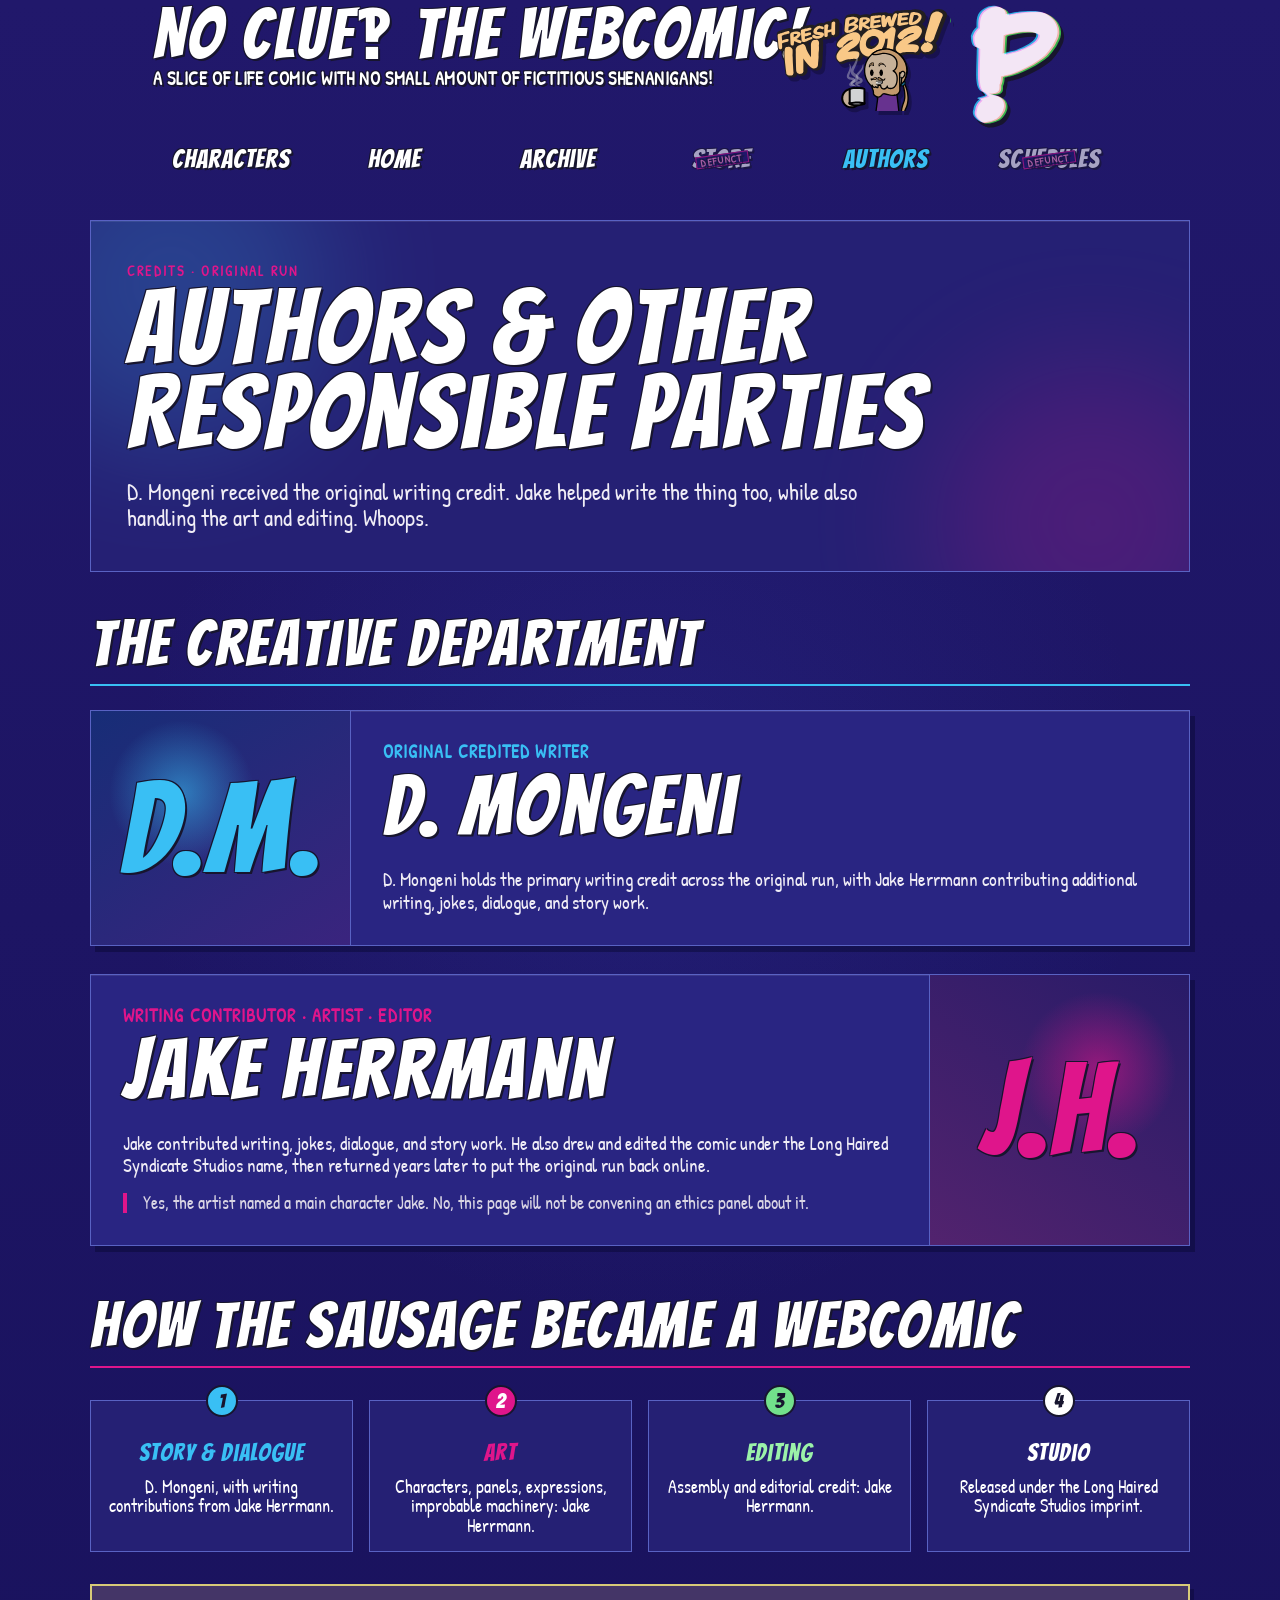
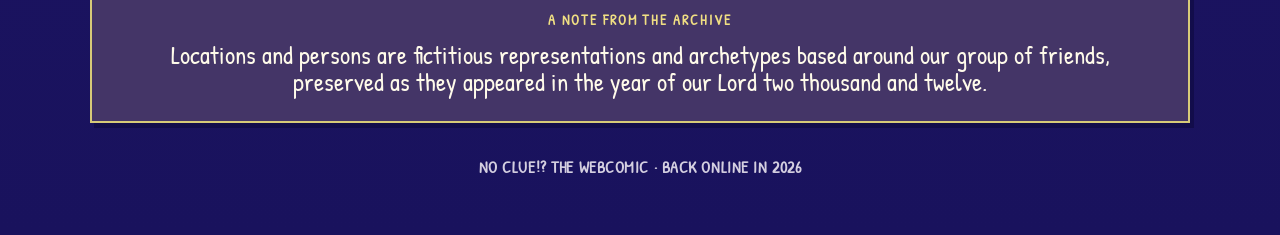
==== commit e4959006: "Present archive as a first-party webcomic site" ====
--- a/authors.html
+++ b/authors.html
@@ -3,7 +3,7 @@
   <head>
     <meta charset="UTF-8" />
     <meta name="viewport" content="width=device-width, initial-scale=1.0" />
-    <meta name="description" content="Recovered credits and creators of No Clue! The Webcomic." />
+    <meta name="description" content="Creators and credits for No Clue!? The Webcomic." />
     <title>Authors — No Clue! The Webcomic!</title>
     <link rel="preconnect" href="https://fonts.googleapis.com" />
     <link rel="preconnect" href="https://fonts.gstatic.com" crossorigin />
@@ -47,10 +47,10 @@
           <div aria-hidden="true" class="absolute -left-20 -top-24 size-80 rounded-full bg-clue-cyan opacity-20 blur-3xl"></div>
           <div aria-hidden="true" class="absolute -bottom-28 -right-16 size-80 rounded-full bg-clue-pink opacity-20 blur-3xl"></div>
           <div class="relative max-w-[820px]">
-            <p class="comic-copy text-sm tracking-[.16em] text-clue-pink">Credits recovered · Memories corrected</p>
+            <p class="comic-copy text-sm tracking-[.16em] text-clue-pink">Credits · Original run</p>
             <h1 class="ink-text mt-1 font-display text-[clamp(3.5rem,10vw,6.5rem)] leading-[.82] tracking-[.035em]">Authors &amp; Other Responsible Parties</h1>
             <p class="mt-6 max-w-[760px] font-hand text-[clamp(1.15rem,2.4vw,1.45rem)] leading-[1.12] text-[#f0edf6]">
-              The old files preserved a very short credit line. This page keeps that record intact, then adds the part memory supplied later: Jake helped write the thing too. Whoops.
+              D. Mongeni received the original writing credit. Jake helped write the thing too, while also handling the art and editing. Whoops.
             </p>
           </div>
         </section>
@@ -67,10 +67,7 @@
                 <p class="credit-role text-clue-cyan">Original credited writer</p>
                 <h3 class="ink-text mt-1 font-display text-[clamp(3.1rem,7vw,5.2rem)] leading-none tracking-[.04em]">D. Mongeni</h3>
                 <p class="mt-5 font-hand text-[1.2rem] leading-[1.16] text-[#f0edf6]">
-                  Every recovered sidecar repeats D. Mongeni in the writer field, preserving the primary script credit across the original run. That establishes the documented writing role without pretending the archive can tell us who contributed each premise, scene, or joke.
-                </p>
-                <p class="mt-4 border-l-4 border-clue-cyan pl-4 font-hand text-lg leading-[1.12] text-[#d9d5e4]">
-                  The surviving archive does not include a fuller biography or a strip-by-strip division of writing duties, so this page does not manufacture one.
+                  D. Mongeni holds the primary writing credit across the original run, with Jake Herrmann contributing additional writing, jokes, dialogue, and story work.
                 </p>
               </div>
             </article>
@@ -80,7 +77,7 @@
                 <p class="credit-role text-clue-pink">Writing contributor · Artist · Editor</p>
                 <h3 class="ink-text mt-1 font-display text-[clamp(3.1rem,7vw,5.2rem)] leading-none tracking-[.04em]">Jake Herrmann</h3>
                 <p class="mt-5 font-hand text-[1.2rem] leading-[1.16] text-[#f0edf6]">
-                  Jake contributed writing, jokes, dialogue, and story work alongside the surviving primary writing credit. He also drew and edited the comic under the Long Haired Syndicate Studios name—then returned years later to put the recovered run back online.
+                  Jake contributed writing, jokes, dialogue, and story work. He also drew and edited the comic under the Long Haired Syndicate Studios name, then returned years later to put the original run back online.
                 </p>
                 <p class="mt-4 border-l-4 border-clue-pink pl-4 font-hand text-lg leading-[1.12] text-[#d9d5e4]">
                   Yes, the artist named a main character Jake. No, this page will not be convening an ethics panel about it.
@@ -126,8 +123,9 @@
           </p>
         </aside>
 
-        <p class="comic-copy mt-8 text-center text-base text-[#d4cfe0]">Recovered work deserves recovered credits · Reconstructed in 2026</p>
+        <p class="comic-copy mt-8 text-center text-base text-[#d4cfe0]">No Clue!? The Webcomic · Back online in 2026</p>
       </main>
     </div>
-  </body>
+  <!-- Cloudflare Web Analytics --><script type="module" src="https://static.cloudflareinsights.com/beacon.min.js" data-cf-beacon="{&quot;token&quot;:&quot;09f1ce1c2fae46a796a951a6a8edd5ee&quot;}"></script><!-- End Cloudflare Web Analytics -->
+</body>
 </html>
--- a/styles.css
+++ b/styles.css
@@ -1 +1 @@
-*,:after,:before{--tw-border-spacing-x:0;--tw-border-spacing-y:0;--tw-translate-x:0;--tw-translate-y:0;--tw-rotate:0;--tw-skew-x:0;--tw-skew-y:0;--tw-scale-x:1;--tw-scale-y:1;--tw-pan-x: ;--tw-pan-y: ;--tw-pinch-zoom: ;--tw-scroll-snap-strictness:proximity;--tw-gradient-from-position: ;--tw-gradient-via-position: ;--tw-gradient-to-position: ;--tw-ordinal: ;--tw-slashed-zero: ;--tw-numeric-figure: ;--tw-numeric-spacing: ;--tw-numeric-fraction: ;--tw-ring-inset: ;--tw-ring-offset-width:0px;--tw-ring-offset-color:#fff;--tw-ring-color:rgba(59,130,246,.5);--tw-ring-offset-shadow:0 0 #0000;--tw-ring-shadow:0 0 #0000;--tw-shadow:0 0 #0000;--tw-shadow-colored:0 0 #0000;--tw-blur: ;--tw-brightness: ;--tw-contrast: ;--tw-grayscale: ;--tw-hue-rotate: ;--tw-invert: ;--tw-saturate: ;--tw-sepia: ;--tw-drop-shadow: ;--tw-backdrop-blur: ;--tw-backdrop-brightness: ;--tw-backdrop-contrast: ;--tw-backdrop-grayscale: ;--tw-backdrop-hue-rotate: ;--tw-backdrop-invert: ;--tw-backdrop-opacity: ;--tw-backdrop-saturate: ;--tw-backdrop-sepia: ;--tw-contain-size: ;--tw-contain-layout: ;--tw-contain-paint: ;--tw-contain-style: }::backdrop{--tw-border-spacing-x:0;--tw-border-spacing-y:0;--tw-translate-x:0;--tw-translate-y:0;--tw-rotate:0;--tw-skew-x:0;--tw-skew-y:0;--tw-scale-x:1;--tw-scale-y:1;--tw-pan-x: ;--tw-pan-y: ;--tw-pinch-zoom: ;--tw-scroll-snap-strictness:proximity;--tw-gradient-from-position: ;--tw-gradient-via-position: ;--tw-gradient-to-position: ;--tw-ordinal: ;--tw-slashed-zero: ;--tw-numeric-figure: ;--tw-numeric-spacing: ;--tw-numeric-fraction: ;--tw-ring-inset: ;--tw-ring-offset-width:0px;--tw-ring-offset-color:#fff;--tw-ring-color:rgba(59,130,246,.5);--tw-ring-offset-shadow:0 0 #0000;--tw-ring-shadow:0 0 #0000;--tw-shadow:0 0 #0000;--tw-shadow-colored:0 0 #0000;--tw-blur: ;--tw-brightness: ;--tw-contrast: ;--tw-grayscale: ;--tw-hue-rotate: ;--tw-invert: ;--tw-saturate: ;--tw-sepia: ;--tw-drop-shadow: ;--tw-backdrop-blur: ;--tw-backdrop-brightness: ;--tw-backdrop-contrast: ;--tw-backdrop-grayscale: ;--tw-backdrop-hue-rotate: ;--tw-backdrop-invert: ;--tw-backdrop-opacity: ;--tw-backdrop-saturate: ;--tw-backdrop-sepia: ;--tw-contain-size: ;--tw-contain-layout: ;--tw-contain-paint: ;--tw-contain-style: }/*! tailwindcss v3.4.17 | MIT License | https://tailwindcss.com*/*,:after,:before{box-sizing:border-box;border:0 solid #e5e7eb}:after,:before{--tw-content:""}:host,html{line-height:1.5;-webkit-text-size-adjust:100%;-moz-tab-size:4;-o-tab-size:4;tab-size:4;font-family:ui-sans-serif,system-ui,sans-serif,Apple Color Emoji,Segoe UI Emoji,Segoe UI Symbol,Noto Color Emoji;font-feature-settings:normal;font-variation-settings:normal;-webkit-tap-highlight-color:transparent}body{margin:0;line-height:inherit}hr{height:0;color:inherit;border-top-width:1px}abbr:where([title]){-webkit-text-decoration:underline dotted;text-decoration:underline dotted}h1,h2,h3,h4,h5,h6{font-size:inherit;font-weight:inherit}a{color:inherit;text-decoration:inherit}b,strong{font-weight:bolder}code,kbd,pre,samp{font-family:ui-monospace,SFMono-Regular,Menlo,Monaco,Consolas,Liberation Mono,Courier New,monospace;font-feature-settings:normal;font-variation-settings:normal;font-size:1em}small{font-size:80%}sub,sup{font-size:75%;line-height:0;position:relative;vertical-align:baseline}sub{bottom:-.25em}sup{top:-.5em}table{text-indent:0;border-color:inherit;border-collapse:collapse}button,input,optgroup,select,textarea{font-family:inherit;font-feature-settings:inherit;font-variation-settings:inherit;font-size:100%;font-weight:inherit;line-height:inherit;letter-spacing:inherit;color:inherit;margin:0;padding:0}button,select{text-transform:none}button,input:where([type=button]),input:where([type=reset]),input:where([type=submit]){-webkit-appearance:button;background-color:transparent;background-image:none}:-moz-focusring{outline:auto}:-moz-ui-invalid{box-shadow:none}progress{vertical-align:baseline}::-webkit-inner-spin-button,::-webkit-outer-spin-button{height:auto}[type=search]{-webkit-appearance:textfield;outline-offset:-2px}::-webkit-search-decoration{-webkit-appearance:none}::-webkit-file-upload-button{-webkit-appearance:button;font:inherit}summary{display:list-item}blockquote,dd,dl,figure,h1,h2,h3,h4,h5,h6,hr,p,pre{margin:0}fieldset{margin:0}fieldset,legend{padding:0}menu,ol,ul{list-style:none;margin:0;padding:0}dialog{padding:0}textarea{resize:vertical}input::-moz-placeholder,textarea::-moz-placeholder{opacity:1;color:#9ca3af}input::placeholder,textarea::placeholder{opacity:1;color:#9ca3af}[role=button],button{cursor:pointer}:disabled{cursor:default}audio,canvas,embed,iframe,img,object,svg,video{display:block;vertical-align:middle}img,video{max-width:100%;height:auto}[hidden]:where(:not([hidden=until-found])){display:none}html{scroll-behavior:smooth}body,html{--tw-bg-opacity:1;background-color:rgb(33 24 107/var(--tw-bg-opacity,1))}body{margin:0;min-height:100vh;overflow-x:hidden;--tw-text-opacity:1;color:rgb(255 255 255/var(--tw-text-opacity,1));-webkit-font-smoothing:antialiased;-moz-osx-font-smoothing:grayscale;background-image:radial-gradient(circle at 50% 44%,rgba(50,58,171,.24),transparent 42%),linear-gradient(180deg,#21186b,#19125d)}a{transition-property:transform;transition-timing-function:cubic-bezier(.4,0,.2,1);transition-duration:.15s}a:hover{--tw-translate-y:-0.125rem;transform:translate(var(--tw-translate-x),var(--tw-translate-y)) rotate(var(--tw-rotate)) skewX(var(--tw-skew-x)) skewY(var(--tw-skew-y)) scaleX(var(--tw-scale-x)) scaleY(var(--tw-scale-y));--tw-text-opacity:1;color:rgb(57 191 244/var(--tw-text-opacity,1))}a:focus-visible,button:focus-visible{outline-style:solid;outline-width:4px;outline-offset:4px;outline-color:#39bff4}.ink-text{text-shadow:2px 2px 0 #17152e,-1px -1px 0 #17152e,1px -1px 0 #17152e,-1px 1px 0 #17152e}.comic-copy{font-family:Patrick Hand,Comic Sans MS,cursive;font-weight:700;text-transform:uppercase;letter-spacing:.035em}.nav-link{text-shadow:2px 2px 0 #17152e,-1px -1px 0 #17152e,1px -1px 0 #17152e,-1px 1px 0 #17152e;white-space:nowrap;font-family:Bangers,Impact,sans-serif;font-size:1.35rem;letter-spacing:.04em}@media (min-width:768px){.nav-link{font-size:1.65rem}}.nav-defunct{position:relative;display:inline-block;cursor:not-allowed;opacity:.6}.nav-defunct:after{content:"DEFUNCT";pointer-events:none;position:absolute;left:50%;top:50%;border-width:1px;--tw-border-opacity:1;border-color:rgb(223 21 139/var(--tw-border-opacity,1));--tw-bg-opacity:1;background-color:rgb(33 24 107/var(--tw-bg-opacity,1));padding-left:.25rem;padding-right:.25rem;font-family:Patrick Hand,Comic Sans MS,cursive;font-size:.58rem;font-weight:700;line-height:1;letter-spacing:.12em;--tw-text-opacity:1;color:rgb(255 139 201/var(--tw-text-opacity,1));--tw-shadow:1px 1px 0 #17152e;--tw-shadow-colored:1px 1px 0 var(--tw-shadow-color);box-shadow:var(--tw-ring-offset-shadow,0 0 #0000),var(--tw-ring-shadow,0 0 #0000),var(--tw-shadow)}@media (min-width:768px){.nav-defunct:after{font-size:.64rem}}.nav-defunct:after{transform:translate(-50%,-50%) rotate(-8deg)}.social-link{text-shadow:2px 2px 0 #17152e,-1px -1px 0 #17152e,1px -1px 0 #17152e,-1px 1px 0 #17152e;font-family:Bangers,Impact,sans-serif;font-size:1rem;letter-spacing:.035em}@media (min-width:640px){.social-link{font-size:1.22rem}}.comic-control{display:flex;min-height:4rem;align-items:center;justify-content:center;gap:.25rem;text-align:center}.comic-control:disabled{cursor:not-allowed;opacity:.35}.arrow-shape{position:relative;display:flex;height:3rem;min-width:6.1rem;align-items:center;justify-content:center;border-width:2px;--tw-border-opacity:1;border-color:rgb(21 21 31/var(--tw-border-opacity,1));--tw-bg-opacity:1;background-color:rgb(136 138 142/var(--tw-bg-opacity,1));padding-left:.75rem;padding-right:.75rem;--tw-text-opacity:1;color:rgb(255 255 255/var(--tw-text-opacity,1));--tw-shadow:inset 0 0 0 1px #c7c8ca,2px 2px 0 rgba(0,0,0,.3);--tw-shadow-colored:inset 0 0 0 1px var(--tw-shadow-color),2px 2px 0 var(--tw-shadow-color);box-shadow:var(--tw-ring-offset-shadow,0 0 #0000),var(--tw-ring-shadow,0 0 #0000),var(--tw-shadow);transition-property:color,background-color,border-color,text-decoration-color,fill,stroke;transition-timing-function:cubic-bezier(.4,0,.2,1);transition-duration:.15s;clip-path:polygon(23% 0,23% 28%,100% 28%,100% 72%,23% 72%,23% 100%,0 50%)}.comic-control:not(:disabled):hover .arrow-shape{--tw-bg-opacity:1;background-color:rgb(57 191 244/var(--tw-bg-opacity,1))}.arrow-shape.right{clip-path:polygon(0 28%,77% 28%,77% 0,100% 50%,77% 100%,77% 72%,0 72%)}.arrow-shape.first{clip-path:polygon(12% 18%,20% 30%,30% 30%,30% 10%,0 50%,30% 90%,30% 70%,100% 70%,100% 30%,30% 30%,20% 30%)}.arrow-shape.newest{clip-path:polygon(0 30%,70% 30%,70% 10%,100% 50%,70% 90%,70% 70%,80% 70%,88% 82%,88% 70%,0 70%)}.archive-strip{border-width:1px;--tw-border-opacity:1;border-color:rgb(89 98 195/var(--tw-border-opacity,1));--tw-bg-opacity:1;background-color:rgb(41 37 130/var(--tw-bg-opacity,1));padding:.5rem;font-family:Bangers,Impact,sans-serif;font-size:1.125rem;line-height:1.75rem;letter-spacing:.04em;--tw-text-opacity:1;color:rgb(255 255 255/var(--tw-text-opacity,1));transition-property:color,background-color,border-color,text-decoration-color,fill,stroke,opacity,box-shadow,transform,filter,-webkit-backdrop-filter;transition-property:color,background-color,border-color,text-decoration-color,fill,stroke,opacity,box-shadow,transform,filter,backdrop-filter;transition-property:color,background-color,border-color,text-decoration-color,fill,stroke,opacity,box-shadow,transform,filter,backdrop-filter,-webkit-backdrop-filter;transition-timing-function:cubic-bezier(.4,0,.2,1);transition-duration:.15s}.archive-strip:hover{--tw-translate-y:-0.125rem;transform:translate(var(--tw-translate-x),var(--tw-translate-y)) rotate(var(--tw-rotate)) skewX(var(--tw-skew-x)) skewY(var(--tw-skew-y)) scaleX(var(--tw-scale-x)) scaleY(var(--tw-scale-y));--tw-border-opacity:1;border-color:rgb(57 191 244/var(--tw-border-opacity,1));--tw-bg-opacity:1;background-color:rgb(55 49 157/var(--tw-bg-opacity,1));--tw-text-opacity:1;color:rgb(57 191 244/var(--tw-text-opacity,1))}.archive-strip:focus-visible{outline-style:solid;outline-width:4px;outline-offset:2px;outline-color:#39bff4}.archive-strip[aria-current=true]{--tw-border-opacity:1;border-color:rgb(223 21 139/var(--tw-border-opacity,1));--tw-bg-opacity:1;background-color:rgb(68 50 140/var(--tw-bg-opacity,1));--tw-text-opacity:1;color:rgb(255 255 255/var(--tw-text-opacity,1));--tw-shadow:inset 0 0 0 2px rgba(223,21,139,.45);--tw-shadow-colored:inset 0 0 0 2px var(--tw-shadow-color)}.archive-strip[aria-current=true],.cast-card{box-shadow:var(--tw-ring-offset-shadow,0 0 #0000),var(--tw-ring-shadow,0 0 #0000),var(--tw-shadow)}.cast-card{overflow:hidden;border-width:1px;--tw-border-opacity:1;border-color:rgb(89 98 195/var(--tw-border-opacity,1));--tw-bg-opacity:1;background-color:rgb(41 37 130/var(--tw-bg-opacity,1));--tw-shadow:inset 0 1px 0 hsla(0,0%,100%,.09),4px 5px 0 rgba(8,7,49,.42);--tw-shadow-colored:inset 0 1px 0 var(--tw-shadow-color),4px 5px 0 var(--tw-shadow-color)}.cast-image{height:13rem;width:100%;border-bottom-width:1px;--tw-border-opacity:1;border-color:rgb(89 98 195/var(--tw-border-opacity,1));--tw-bg-opacity:1;background-color:rgb(255 255 255/var(--tw-bg-opacity,1));-o-object-fit:cover;object-fit:cover;-o-object-position:center;object-position:center}@media (min-width:640px){.cast-image{height:15rem}}.cast-image{image-rendering:auto}.cast-copy{padding:1rem 1.25rem 1.25rem}.cast-fact{position:relative;padding-left:1rem;font-size:1.05rem;line-height:1.12;--tw-text-opacity:1;color:rgb(240 237 246/var(--tw-text-opacity,1))}.cast-fact:before{content:"◆";position:absolute;left:0;top:0;font-size:.65rem;--tw-text-opacity:1;color:rgb(57 191 244/var(--tw-text-opacity,1))}.evidence-link{display:inline-flex;border-width:1px;--tw-border-opacity:1;border-color:rgb(101 112 209/var(--tw-border-opacity,1));--tw-bg-opacity:1;background-color:rgb(33 29 112/var(--tw-bg-opacity,1));padding:.25rem .5rem;font-family:Bangers,Impact,sans-serif;font-size:1rem;line-height:1.5rem;letter-spacing:.045em;--tw-text-opacity:1;color:rgb(255 255 255/var(--tw-text-opacity,1));transition-property:color,background-color,border-color,text-decoration-color,fill,stroke,opacity,box-shadow,transform,filter,-webkit-backdrop-filter;transition-property:color,background-color,border-color,text-decoration-color,fill,stroke,opacity,box-shadow,transform,filter,backdrop-filter;transition-property:color,background-color,border-color,text-decoration-color,fill,stroke,opacity,box-shadow,transform,filter,backdrop-filter,-webkit-backdrop-filter;transition-timing-function:cubic-bezier(.4,0,.2,1);transition-duration:.15s}.evidence-link:hover{--tw-translate-y:-0.125rem;transform:translate(var(--tw-translate-x),var(--tw-translate-y)) rotate(var(--tw-rotate)) skewX(var(--tw-skew-x)) skewY(var(--tw-skew-y)) scaleX(var(--tw-scale-x)) scaleY(var(--tw-scale-y));--tw-border-opacity:1;border-color:rgb(57 191 244/var(--tw-border-opacity,1));--tw-text-opacity:1;color:rgb(57 191 244/var(--tw-text-opacity,1))}.confidence-pill{display:inline-flex;align-items:center;border-width:1px;padding:.25rem .5rem;font-family:Patrick Hand,Comic Sans MS,cursive;font-size:.875rem;line-height:1.25rem;font-weight:700;text-transform:uppercase;letter-spacing:.08em}.confidence-confirmed{border-color:rgb(57 191 244/var(--tw-border-opacity,1));background-color:rgb(23 63 124/var(--tw-bg-opacity,1));color:rgb(189 238 255/var(--tw-text-opacity,1))}.confidence-confirmed,.confidence-inferred{--tw-border-opacity:1;--tw-bg-opacity:1;--tw-text-opacity:1}.confidence-inferred{border-color:rgb(223 21 139/var(--tw-border-opacity,1));background-color:rgb(99 33 98/var(--tw-bg-opacity,1));color:rgb(255 208 233/var(--tw-text-opacity,1))}.confidence-open{--tw-border-opacity:1;border-color:rgb(144 223 156/var(--tw-border-opacity,1));--tw-bg-opacity:1;background-color:rgb(32 88 55/var(--tw-bg-opacity,1));--tw-text-opacity:1;color:rgb(212 255 218/var(--tw-text-opacity,1))}.author-card{position:relative;overflow:hidden;border-width:1px;--tw-border-opacity:1;border-color:rgb(89 98 195/var(--tw-border-opacity,1));--tw-bg-opacity:1;background-color:rgb(41 37 130/var(--tw-bg-opacity,1));--tw-shadow:inset 0 1px 0 hsla(0,0%,100%,.09),5px 6px 0 rgba(8,7,49,.46);--tw-shadow-colored:inset 0 1px 0 var(--tw-shadow-color),5px 6px 0 var(--tw-shadow-color);box-shadow:var(--tw-ring-offset-shadow,0 0 #0000),var(--tw-ring-shadow,0 0 #0000),var(--tw-shadow)}.author-monogram{text-shadow:2px 2px 0 #17152e,-1px -1px 0 #17152e,1px -1px 0 #17152e,-1px 1px 0 #17152e;display:flex;min-height:14rem;align-items:center;justify-content:center;overflow:hidden;border-bottom-width:1px;--tw-border-opacity:1;border-color:rgb(89 98 195/var(--tw-border-opacity,1));font-family:Bangers,Impact,sans-serif;font-size:8rem;line-height:1;letter-spacing:.02em}@media (min-width:768px){.author-monogram{min-height:100%;border-bottom-width:0;border-right-width:1px}}.credit-role{font-family:Patrick Hand,Comic Sans MS,cursive;font-weight:700;text-transform:uppercase;font-size:1.125rem;line-height:1.75rem;line-height:1;letter-spacing:.06em}.production-step{position:relative;border-width:1px;--tw-border-opacity:1;border-color:rgb(89 98 195/var(--tw-border-opacity,1));--tw-bg-opacity:1;background-color:rgb(37 32 116/var(--tw-bg-opacity,1));padding:2.25rem 1rem 1rem;text-align:center}.production-number{position:absolute;left:50%;top:0;display:flex;width:2rem;height:2rem;--tw-translate-x:-50%;--tw-translate-y:-50%;transform:translate(var(--tw-translate-x),var(--tw-translate-y)) rotate(var(--tw-rotate)) skewX(var(--tw-skew-x)) skewY(var(--tw-skew-y)) scaleX(var(--tw-scale-x)) scaleY(var(--tw-scale-y));align-items:center;justify-content:center;border-radius:9999px;border-width:2px;--tw-border-opacity:1;border-color:rgb(23 21 46/var(--tw-border-opacity,1));--tw-bg-opacity:1;background-color:rgb(57 191 244/var(--tw-bg-opacity,1));font-family:Bangers,Impact,sans-serif;font-size:1.25rem;line-height:1.75rem;--tw-text-opacity:1;color:rgb(23 21 46/var(--tw-text-opacity,1))}.pointer-events-none{pointer-events:none}.visible{visibility:visible}.absolute{position:absolute}.relative{position:relative}.inset-0{inset:0}.-bottom-24{bottom:-6rem}.-bottom-28{bottom:-7rem}.-left-16{left:-4rem}.-left-20{left:-5rem}.-right-12{right:-3rem}.-right-16{right:-4rem}.-top-20{top:-5rem}.-top-24{top:-6rem}.bottom-3{bottom:.75rem}.left-1\/2{left:50%}.left-3{left:.75rem}.left-5{left:1.25rem}.right-1{right:.25rem}.right-44{right:11rem}.right-5{right:1.25rem}.top-0{top:0}.top-12{top:3rem}.top-2{top:.5rem}.z-10{z-index:10}.z-20{z-index:20}.z-40{z-index:40}.order-1{order:1}.order-2{order:2}.order-3{order:3}.order-4{order:4}.col-span-2{grid-column:span 2/span 2}.mx-auto{margin-left:auto;margin-right:auto}.mb-1{margin-bottom:.25rem}.mb-3{margin-bottom:.75rem}.mb-4{margin-bottom:1rem}.mb-5{margin-bottom:1.25rem}.mb-6{margin-bottom:1.5rem}.mb-8{margin-bottom:2rem}.mt-1{margin-top:.25rem}.mt-10{margin-top:2.5rem}.mt-12{margin-top:3rem}.mt-2{margin-top:.5rem}.mt-3{margin-top:.75rem}.mt-4{margin-top:1rem}.mt-5{margin-top:1.25rem}.mt-6{margin-top:1.5rem}.mt-8{margin-top:2rem}.block{display:block}.flex{display:flex}.grid{display:grid}.hidden{display:none}.size-72{width:18rem;height:18rem}.size-80{width:20rem;height:20rem}.h-28{height:7rem}.h-32{height:8rem}.h-44{height:11rem}.h-48{height:12rem}.h-auto{height:auto}.h-full{height:100%}.min-h-72{min-height:18rem}.min-h-\[132px\]{min-height:132px}.w-20{width:5rem}.w-24{width:6rem}.w-44{width:11rem}.w-6{width:1.5rem}.w-64{width:16rem}.w-\[1\.65rem\]{width:1.65rem}.w-\[86\%\]{width:86%}.w-auto{width:auto}.w-full{width:100%}.max-w-12{max-width:3rem}.max-w-14{max-width:3.5rem}.max-w-\[1100px\]{max-width:1100px}.max-w-\[1280px\]{max-width:1280px}.max-w-\[700px\]{max-width:700px}.max-w-\[710px\]{max-width:710px}.max-w-\[760px\]{max-width:760px}.max-w-\[820px\]{max-width:820px}.max-w-\[974px\]{max-width:974px}.max-w-full{max-width:100%}.max-w-none{max-width:none}.shrink{flex-shrink:1}.-translate-x-1\/2{--tw-translate-x:-50%}.-rotate-12,.-translate-x-1\/2{transform:translate(var(--tw-translate-x),var(--tw-translate-y)) rotate(var(--tw-rotate)) skewX(var(--tw-skew-x)) skewY(var(--tw-skew-y)) scaleX(var(--tw-scale-x)) scaleY(var(--tw-scale-y))}.-rotate-12{--tw-rotate:-12deg}.rotate-12{--tw-rotate:12deg;transform:translate(var(--tw-translate-x),var(--tw-translate-y)) rotate(var(--tw-rotate)) skewX(var(--tw-skew-x)) skewY(var(--tw-skew-y)) scaleX(var(--tw-scale-x)) scaleY(var(--tw-scale-y))}.resize{resize:both}.scroll-mt-4{scroll-margin-top:1rem}.grid-cols-2{grid-template-columns:repeat(2,minmax(0,1fr))}.grid-cols-3{grid-template-columns:repeat(3,minmax(0,1fr))}.grid-cols-4{grid-template-columns:repeat(4,minmax(0,1fr))}.flex-wrap{flex-wrap:wrap}.items-end{align-items:flex-end}.items-center{align-items:center}.justify-center{justify-content:center}.justify-between{justify-content:space-between}.gap-1{gap:.25rem}.gap-2{gap:.5rem}.gap-3{gap:.75rem}.gap-4{gap:1rem}.gap-6{gap:1.5rem}.gap-7{gap:1.75rem}.gap-x-4{-moz-column-gap:1rem;column-gap:1rem}.gap-y-2{row-gap:.5rem}.gap-y-3{row-gap:.75rem}.gap-y-8{row-gap:2rem}.space-y-3>:not([hidden])~:not([hidden]){--tw-space-y-reverse:0;margin-top:calc(.75rem*(1 - var(--tw-space-y-reverse)));margin-bottom:calc(.75rem*var(--tw-space-y-reverse))}.overflow-hidden{overflow:hidden}.overflow-visible{overflow:visible}.rounded-full{border-radius:9999px}.border{border-width:1px}.border-2{border-width:2px}.border-b{border-bottom-width:1px}.border-b-2{border-bottom-width:2px}.border-l-4{border-left-width:4px}.border-\[\#4149ad\]{--tw-border-opacity:1;border-color:rgb(65 73 173/var(--tw-border-opacity,1))}.border-\[\#4d55b2\]{--tw-border-opacity:1;border-color:rgb(77 85 178/var(--tw-border-opacity,1))}.border-\[\#5159b7\]{--tw-border-opacity:1;border-color:rgb(81 89 183/var(--tw-border-opacity,1))}.border-\[\#5962c3\]{--tw-border-opacity:1;border-color:rgb(89 98 195/var(--tw-border-opacity,1))}.border-\[\#72e08b\]{--tw-border-opacity:1;border-color:rgb(114 224 139/var(--tw-border-opacity,1))}.border-\[\#d7ca78\]{--tw-border-opacity:1;border-color:rgb(215 202 120/var(--tw-border-opacity,1))}.border-clue-cyan{--tw-border-opacity:1;border-color:rgb(57 191 244/var(--tw-border-opacity,1))}.border-clue-pink{--tw-border-opacity:1;border-color:rgb(223 21 139/var(--tw-border-opacity,1))}.bg-\[\#162b55\]{--tw-bg-opacity:1;background-color:rgb(22 43 85/var(--tw-bg-opacity,1))}.bg-\[\#1f1b65\]{--tw-bg-opacity:1;background-color:rgb(31 27 101/var(--tw-bg-opacity,1))}.bg-\[\#203d45\]{--tw-bg-opacity:1;background-color:rgb(32 61 69/var(--tw-bg-opacity,1))}.bg-\[\#252074\]{--tw-bg-opacity:1;background-color:rgb(37 32 116/var(--tw-bg-opacity,1))}.bg-\[\#443567\]{--tw-bg-opacity:1;background-color:rgb(68 53 103/var(--tw-bg-opacity,1))}.bg-\[\#72e08b\]{--tw-bg-opacity:1;background-color:rgb(114 224 139/var(--tw-bg-opacity,1))}.bg-clue-cyan{--tw-bg-opacity:1;background-color:rgb(57 191 244/var(--tw-bg-opacity,1))}.bg-clue-panel{--tw-bg-opacity:1;background-color:rgb(49 57 158/var(--tw-bg-opacity,1))}.bg-clue-pink{--tw-bg-opacity:1;background-color:rgb(223 21 139/var(--tw-bg-opacity,1))}.bg-white{--tw-bg-opacity:1;background-color:rgb(255 255 255/var(--tw-bg-opacity,1))}.bg-\[radial-gradient\(circle\2c rgba\(114\2c 224\2c 139\2c \.26\)\2c transparent_62\%\)\]{background-image:radial-gradient(circle,rgba(114,224,139,.26),transparent 62%)}.bg-\[radial-gradient\(circle_at_35\%_35\%\2c rgba\(57\2c 191\2c 244\2c \.55\)\2c transparent_32\%\)\2c linear-gradient\(145deg\2c \#172d77\2c \#3a247e\)\]{background-image:radial-gradient(circle at 35% 35%,rgba(57,191,244,.55),transparent 32%),linear-gradient(145deg,#172d77,#3a247e)}.bg-\[radial-gradient\(circle_at_65\%_35\%\2c rgba\(223\2c 21\2c 139\2c \.56\)\2c transparent_32\%\)\2c linear-gradient\(215deg\2c \#281b68\2c \#52236e\)\]{background-image:radial-gradient(circle at 65% 35%,rgba(223,21,139,.56),transparent 32%),linear-gradient(215deg,#281b68,#52236e)}.p-6{padding:1.5rem}.p-8{padding:2rem}.px-3{padding-left:.75rem;padding-right:.75rem}.px-4{padding-left:1rem;padding-right:1rem}.px-5{padding-left:1.25rem;padding-right:1.25rem}.px-\[5\.5\%\]{padding-left:5.5%;padding-right:5.5%}.py-1{padding-top:.25rem;padding-bottom:.25rem}.py-2{padding-top:.5rem;padding-bottom:.5rem}.py-4{padding-top:1rem;padding-bottom:1rem}.py-5{padding-top:1.25rem;padding-bottom:1.25rem}.py-6{padding-top:1.5rem;padding-bottom:1.5rem}.py-7{padding-top:1.75rem;padding-bottom:1.75rem}.py-8{padding-top:2rem;padding-bottom:2rem}.pb-10{padding-bottom:2.5rem}.pb-14{padding-bottom:3.5rem}.pb-2{padding-bottom:.5rem}.pb-8{padding-bottom:2rem}.pb-\[4\%\]{padding-bottom:4%}.pl-4{padding-left:1rem}.pr-24{padding-right:6rem}.pt-1{padding-top:.25rem}.pt-\[6\%\]{padding-top:6%}.text-left{text-align:left}.text-center{text-align:center}.font-display{font-family:Bangers,Impact,sans-serif}.font-hand{font-family:Patrick Hand,Comic Sans MS,cursive}.font-sans{font-family:ui-sans-serif,system-ui,sans-serif,Apple Color Emoji,Segoe UI Emoji,Segoe UI Symbol,Noto Color Emoji}.text-2xl{font-size:1.5rem;line-height:2rem}.text-3xl{font-size:1.875rem;line-height:2.25rem}.text-4xl{font-size:2.25rem;line-height:2.5rem}.text-5xl{font-size:3rem;line-height:1}.text-\[1\.02rem\]{font-size:1.02rem}.text-\[1\.05rem\]{font-size:1.05rem}.text-\[1\.08rem\]{font-size:1.08rem}.text-\[1\.2rem\]{font-size:1.2rem}.text-\[clamp\(\.78rem\2c 2vw\2c 1\.13rem\)\]{font-size:clamp(.78rem,2vw,1.13rem)}.text-\[clamp\(\.88rem\2c 1\.75vw\2c 1\.08rem\)\]{font-size:clamp(.88rem,1.75vw,1.08rem)}.text-\[clamp\(1\.15rem\2c 2\.4vw\2c 1\.45rem\)\]{font-size:clamp(1.15rem,2.4vw,1.45rem)}.text-\[clamp\(1\.2rem\2c 2\.6vw\2c 1\.55rem\)\]{font-size:clamp(1.2rem,2.6vw,1.55rem)}.text-\[clamp\(1\.5rem\2c 3vw\2c 2rem\)\]{font-size:clamp(1.5rem,3vw,2rem)}.text-\[clamp\(2\.65rem\2c 6\.4vw\2c 4\.35rem\)\]{font-size:clamp(2.65rem,6.4vw,4.35rem)}.text-\[clamp\(2\.6rem\2c 6vw\2c 4rem\)\]{font-size:clamp(2.6rem,6vw,4rem)}.text-\[clamp\(2\.7rem\2c 6vw\2c 4rem\)\]{font-size:clamp(2.7rem,6vw,4rem)}.text-\[clamp\(3\.1rem\2c 7vw\2c 5\.2rem\)\]{font-size:clamp(3.1rem,7vw,5.2rem)}.text-\[clamp\(3\.5rem\2c 10vw\2c 6\.5rem\)\]{font-size:clamp(3.5rem,10vw,6.5rem)}.text-base{font-size:1rem;line-height:1.5rem}.text-lg{font-size:1.125rem;line-height:1.75rem}.text-sm{font-size:.875rem;line-height:1.25rem}.text-xl{font-size:1.25rem;line-height:1.75rem}.font-black{font-weight:900}.leading-\[\.78\]{line-height:.78}.leading-\[\.82\]{line-height:.82}.leading-\[\.88\]{line-height:.88}.leading-\[1\.02\]{line-height:1.02}.leading-\[1\.08\]{line-height:1.08}.leading-\[1\.12\]{line-height:1.12}.leading-\[1\.15\]{line-height:1.15}.leading-\[1\.16\]{line-height:1.16}.leading-\[1\.1\]{line-height:1.1}.leading-none{line-height:1}.tracking-\[\.035em\]{letter-spacing:.035em}.tracking-\[\.04em\]{letter-spacing:.04em}.tracking-\[\.14em\]{letter-spacing:.14em}.tracking-\[\.16em\]{letter-spacing:.16em}.text-\[\#9bf2a9\]{--tw-text-opacity:1;color:rgb(155 242 169/var(--tw-text-opacity,1))}.text-\[\#d4cfe0\]{--tw-text-opacity:1;color:rgb(212 207 224/var(--tw-text-opacity,1))}.text-\[\#d9d5e4\]{--tw-text-opacity:1;color:rgb(217 213 228/var(--tw-text-opacity,1))}.text-\[\#f0df83\]{--tw-text-opacity:1;color:rgb(240 223 131/var(--tw-text-opacity,1))}.text-\[\#f0edf6\]{--tw-text-opacity:1;color:rgb(240 237 246/var(--tw-text-opacity,1))}.text-\[\#fffbea\]{--tw-text-opacity:1;color:rgb(255 251 234/var(--tw-text-opacity,1))}.text-clue-cyan{--tw-text-opacity:1;color:rgb(57 191 244/var(--tw-text-opacity,1))}.text-clue-pink{--tw-text-opacity:1;color:rgb(223 21 139/var(--tw-text-opacity,1))}.text-white{--tw-text-opacity:1;color:rgb(255 255 255/var(--tw-text-opacity,1))}.opacity-20{opacity:.2}.shadow-\[0_0_25px_rgba\(114\2c 224\2c 139\2c \.2\)\]{--tw-shadow:0 0 25px rgba(114,224,139,.2);--tw-shadow-colored:0 0 25px var(--tw-shadow-color);box-shadow:var(--tw-ring-offset-shadow,0 0 #0000),var(--tw-ring-shadow,0 0 #0000),var(--tw-shadow)}.shadow-\[4px_5px_0_rgba\(8\2c 7\2c 49\2c \.42\)\]{--tw-shadow:4px 5px 0 rgba(8,7,49,.42);--tw-shadow-colored:4px 5px 0 var(--tw-shadow-color);box-shadow:var(--tw-ring-offset-shadow,0 0 #0000),var(--tw-ring-shadow,0 0 #0000),var(--tw-shadow)}.shadow-\[inset_0_1px_0_rgba\(255\2c 255\2c 255\2c \.08\)\]{--tw-shadow:inset 0 1px 0 hsla(0,0%,100%,.08);--tw-shadow-colored:inset 0 1px 0 var(--tw-shadow-color);box-shadow:var(--tw-ring-offset-shadow,0 0 #0000),var(--tw-ring-shadow,0 0 #0000),var(--tw-shadow)}.shadow-\[inset_0_1px_0_rgba\(255\2c 255\2c 255\2c \.09\)\]{--tw-shadow:inset 0 1px 0 hsla(0,0%,100%,.09);--tw-shadow-colored:inset 0 1px 0 var(--tw-shadow-color);box-shadow:var(--tw-ring-offset-shadow,0 0 #0000),var(--tw-ring-shadow,0 0 #0000),var(--tw-shadow)}.blur-3xl{--tw-blur:blur(64px)}.blur-3xl,.drop-shadow-\[0_0_10px_rgba\(114\2c 224\2c 139\2c \.9\)\]{filter:var(--tw-blur) var(--tw-brightness) var(--tw-contrast) var(--tw-grayscale) var(--tw-hue-rotate) var(--tw-invert) var(--tw-saturate) var(--tw-sepia) var(--tw-drop-shadow)}.drop-shadow-\[0_0_10px_rgba\(114\2c 224\2c 139\2c \.9\)\]{--tw-drop-shadow:drop-shadow(0 0 10px rgba(114,224,139,.9))}.drop-shadow-\[0_0_12px_rgba\(223\2c 21\2c 139\2c \.9\)\]{--tw-drop-shadow:drop-shadow(0 0 12px rgba(223,21,139,.9))}.drop-shadow-\[0_0_12px_rgba\(223\2c 21\2c 139\2c \.9\)\],.drop-shadow-\[0_0_12px_rgba\(57\2c 191\2c 244\2c \.9\)\]{filter:var(--tw-blur) var(--tw-brightness) var(--tw-contrast) var(--tw-grayscale) var(--tw-hue-rotate) var(--tw-invert) var(--tw-saturate) var(--tw-sepia) var(--tw-drop-shadow)}.drop-shadow-\[0_0_12px_rgba\(57\2c 191\2c 244\2c \.9\)\]{--tw-drop-shadow:drop-shadow(0 0 12px rgba(57,191,244,.9))}.drop-shadow-\[0_0_14px_rgba\(114\2c 224\2c 139\2c \.9\)\]{--tw-drop-shadow:drop-shadow(0 0 14px rgba(114,224,139,.9))}.drop-shadow-\[0_0_14px_rgba\(114\2c 224\2c 139\2c \.9\)\],.drop-shadow-\[0_0_18px_rgba\(223\2c 21\2c 139\2c \.9\)\]{filter:var(--tw-blur) var(--tw-brightness) var(--tw-contrast) var(--tw-grayscale) var(--tw-hue-rotate) var(--tw-invert) var(--tw-saturate) var(--tw-sepia) var(--tw-drop-shadow)}.drop-shadow-\[0_0_18px_rgba\(223\2c 21\2c 139\2c \.9\)\]{--tw-drop-shadow:drop-shadow(0 0 18px rgba(223,21,139,.9))}.drop-shadow-\[0_0_8px_rgba\(223\2c 21\2c 139\2c \.85\)\]{--tw-drop-shadow:drop-shadow(0 0 8px rgba(223,21,139,.85))}.drop-shadow-\[0_0_8px_rgba\(223\2c 21\2c 139\2c \.85\)\],.drop-shadow-\[0_0_8px_rgba\(57\2c 191\2c 244\2c \.85\)\]{filter:var(--tw-blur) var(--tw-brightness) var(--tw-contrast) var(--tw-grayscale) var(--tw-hue-rotate) var(--tw-invert) var(--tw-saturate) var(--tw-sepia) var(--tw-drop-shadow)}.drop-shadow-\[0_0_8px_rgba\(57\2c 191\2c 244\2c \.85\)\]{--tw-drop-shadow:drop-shadow(0 0 8px rgba(57,191,244,.85))}.drop-shadow-\[3px_4px_0_\#17152e\]{--tw-drop-shadow:drop-shadow(3px 4px 0 #17152e)}.drop-shadow-\[3px_4px_0_\#17152e\],.drop-shadow-\[3px_4px_0_rgba\(0\2c 0\2c 0\2c \.26\)\]{filter:var(--tw-blur) var(--tw-brightness) var(--tw-contrast) var(--tw-grayscale) var(--tw-hue-rotate) var(--tw-invert) var(--tw-saturate) var(--tw-sepia) var(--tw-drop-shadow)}.drop-shadow-\[3px_4px_0_rgba\(0\2c 0\2c 0\2c \.26\)\]{--tw-drop-shadow:drop-shadow(3px 4px 0 rgba(0,0,0,.26))}@media (min-width:640px){.sm\:right-5{right:1.25rem}.sm\:order-3{order:3}.sm\:order-4{order:4}.sm\:col-span-1{grid-column:span 1/span 1}.sm\:mt-0{margin-top:0}.sm\:block{display:block}.sm\:h-32{height:8rem}.sm\:h-36{height:9rem}.sm\:h-48{height:12rem}.sm\:min-h-\[140px\]{min-height:140px}.sm\:w-32{width:8rem}.sm\:w-\[clamp\(2\.45rem\2c 4\.7vw\2c 3rem\)\]{width:clamp(2.45rem,4.7vw,3rem)}.sm\:w-\[clamp\(3\.1rem\2c 6\.4vw\2c 4\.2rem\)\]{width:clamp(3.1rem,6.4vw,4.2rem)}.sm\:grid-cols-2{grid-template-columns:repeat(2,minmax(0,1fr))}.sm\:grid-cols-4{grid-template-columns:repeat(4,minmax(0,1fr))}.sm\:grid-cols-7{grid-template-columns:repeat(7,minmax(0,1fr))}.sm\:grid-cols-\[120px_1fr_120px\]{grid-template-columns:120px 1fr 120px}.sm\:grid-cols-\[auto_1fr\]{grid-template-columns:auto 1fr}.sm\:items-center{align-items:center}.sm\:gap-3{gap:.75rem}.sm\:gap-6{gap:1.5rem}.sm\:p-8{padding:2rem}.sm\:px-10{padding-left:2.5rem;padding-right:2.5rem}.sm\:px-16{padding-left:4rem;padding-right:4rem}.sm\:px-5{padding-left:1.25rem;padding-right:1.25rem}.sm\:px-6{padding-left:1.5rem;padding-right:1.5rem}.sm\:px-9{padding-left:2.25rem;padding-right:2.25rem}.sm\:py-10{padding-top:2.5rem;padding-bottom:2.5rem}.sm\:py-5{padding-top:1.25rem;padding-bottom:1.25rem}.sm\:py-9{padding-top:2.25rem;padding-bottom:2.25rem}.sm\:pr-40{padding-right:10rem}.sm\:text-left{text-align:left}}@media (min-width:768px){.md\:right-12{right:3rem}.md\:order-1{order:1}.md\:order-2{order:2}.md\:grid-cols-2{grid-template-columns:repeat(2,minmax(0,1fr))}.md\:grid-cols-6{grid-template-columns:repeat(6,minmax(0,1fr))}.md\:grid-cols-9{grid-template-columns:repeat(9,minmax(0,1fr))}.md\:grid-cols-\[1fr_250px\]{grid-template-columns:1fr 250px}.md\:grid-cols-\[1fr_260px\]{grid-template-columns:1fr 260px}.md\:grid-cols-\[260px_1fr\]{grid-template-columns:260px 1fr}.md\:grid-cols-\[280px_1fr\]{grid-template-columns:280px 1fr}.md\:items-center{align-items:center}.md\:gap-2{gap:.5rem}.md\:border-l{border-left-width:1px}.md\:border-r-0{border-right-width:0}.md\:pb-10{padding-bottom:2.5rem}.md\:pr-52{padding-right:13rem}}@media (min-width:900px){.min-\[900px\]\:block{display:block}}@media (min-width:1024px){.lg\:grid-cols-4{grid-template-columns:repeat(4,minmax(0,1fr))}}@media (min-width:1280px){.xl\:px-0{padding-left:0;padding-right:0}}+*,:after,:before{--tw-border-spacing-x:0;--tw-border-spacing-y:0;--tw-translate-x:0;--tw-translate-y:0;--tw-rotate:0;--tw-skew-x:0;--tw-skew-y:0;--tw-scale-x:1;--tw-scale-y:1;--tw-pan-x: ;--tw-pan-y: ;--tw-pinch-zoom: ;--tw-scroll-snap-strictness:proximity;--tw-gradient-from-position: ;--tw-gradient-via-position: ;--tw-gradient-to-position: ;--tw-ordinal: ;--tw-slashed-zero: ;--tw-numeric-figure: ;--tw-numeric-spacing: ;--tw-numeric-fraction: ;--tw-ring-inset: ;--tw-ring-offset-width:0px;--tw-ring-offset-color:#fff;--tw-ring-color:rgba(59,130,246,.5);--tw-ring-offset-shadow:0 0 #0000;--tw-ring-shadow:0 0 #0000;--tw-shadow:0 0 #0000;--tw-shadow-colored:0 0 #0000;--tw-blur: ;--tw-brightness: ;--tw-contrast: ;--tw-grayscale: ;--tw-hue-rotate: ;--tw-invert: ;--tw-saturate: ;--tw-sepia: ;--tw-drop-shadow: ;--tw-backdrop-blur: ;--tw-backdrop-brightness: ;--tw-backdrop-contrast: ;--tw-backdrop-grayscale: ;--tw-backdrop-hue-rotate: ;--tw-backdrop-invert: ;--tw-backdrop-opacity: ;--tw-backdrop-saturate: ;--tw-backdrop-sepia: ;--tw-contain-size: ;--tw-contain-layout: ;--tw-contain-paint: ;--tw-contain-style: }::backdrop{--tw-border-spacing-x:0;--tw-border-spacing-y:0;--tw-translate-x:0;--tw-translate-y:0;--tw-rotate:0;--tw-skew-x:0;--tw-skew-y:0;--tw-scale-x:1;--tw-scale-y:1;--tw-pan-x: ;--tw-pan-y: ;--tw-pinch-zoom: ;--tw-scroll-snap-strictness:proximity;--tw-gradient-from-position: ;--tw-gradient-via-position: ;--tw-gradient-to-position: ;--tw-ordinal: ;--tw-slashed-zero: ;--tw-numeric-figure: ;--tw-numeric-spacing: ;--tw-numeric-fraction: ;--tw-ring-inset: ;--tw-ring-offset-width:0px;--tw-ring-offset-color:#fff;--tw-ring-color:rgba(59,130,246,.5);--tw-ring-offset-shadow:0 0 #0000;--tw-ring-shadow:0 0 #0000;--tw-shadow:0 0 #0000;--tw-shadow-colored:0 0 #0000;--tw-blur: ;--tw-brightness: ;--tw-contrast: ;--tw-grayscale: ;--tw-hue-rotate: ;--tw-invert: ;--tw-saturate: ;--tw-sepia: ;--tw-drop-shadow: ;--tw-backdrop-blur: ;--tw-backdrop-brightness: ;--tw-backdrop-contrast: ;--tw-backdrop-grayscale: ;--tw-backdrop-hue-rotate: ;--tw-backdrop-invert: ;--tw-backdrop-opacity: ;--tw-backdrop-saturate: ;--tw-backdrop-sepia: ;--tw-contain-size: ;--tw-contain-layout: ;--tw-contain-paint: ;--tw-contain-style: }/*! tailwindcss v3.4.17 | MIT License | https://tailwindcss.com*/*,:after,:before{box-sizing:border-box;border:0 solid #e5e7eb}:after,:before{--tw-content:""}:host,html{line-height:1.5;-webkit-text-size-adjust:100%;-moz-tab-size:4;-o-tab-size:4;tab-size:4;font-family:ui-sans-serif,system-ui,sans-serif,Apple Color Emoji,Segoe UI Emoji,Segoe UI Symbol,Noto Color Emoji;font-feature-settings:normal;font-variation-settings:normal;-webkit-tap-highlight-color:transparent}body{margin:0;line-height:inherit}hr{height:0;color:inherit;border-top-width:1px}abbr:where([title]){-webkit-text-decoration:underline dotted;text-decoration:underline dotted}h1,h2,h3,h4,h5,h6{font-size:inherit;font-weight:inherit}a{color:inherit;text-decoration:inherit}b,strong{font-weight:bolder}code,kbd,pre,samp{font-family:ui-monospace,SFMono-Regular,Menlo,Monaco,Consolas,Liberation Mono,Courier New,monospace;font-feature-settings:normal;font-variation-settings:normal;font-size:1em}small{font-size:80%}sub,sup{font-size:75%;line-height:0;position:relative;vertical-align:baseline}sub{bottom:-.25em}sup{top:-.5em}table{text-indent:0;border-color:inherit;border-collapse:collapse}button,input,optgroup,select,textarea{font-family:inherit;font-feature-settings:inherit;font-variation-settings:inherit;font-size:100%;font-weight:inherit;line-height:inherit;letter-spacing:inherit;color:inherit;margin:0;padding:0}button,select{text-transform:none}button,input:where([type=button]),input:where([type=reset]),input:where([type=submit]){-webkit-appearance:button;background-color:transparent;background-image:none}:-moz-focusring{outline:auto}:-moz-ui-invalid{box-shadow:none}progress{vertical-align:baseline}::-webkit-inner-spin-button,::-webkit-outer-spin-button{height:auto}[type=search]{-webkit-appearance:textfield;outline-offset:-2px}::-webkit-search-decoration{-webkit-appearance:none}::-webkit-file-upload-button{-webkit-appearance:button;font:inherit}summary{display:list-item}blockquote,dd,dl,figure,h1,h2,h3,h4,h5,h6,hr,p,pre{margin:0}fieldset{margin:0}fieldset,legend{padding:0}menu,ol,ul{list-style:none;margin:0;padding:0}dialog{padding:0}textarea{resize:vertical}input::-moz-placeholder,textarea::-moz-placeholder{opacity:1;color:#9ca3af}input::placeholder,textarea::placeholder{opacity:1;color:#9ca3af}[role=button],button{cursor:pointer}:disabled{cursor:default}audio,canvas,embed,iframe,img,object,svg,video{display:block;vertical-align:middle}img,video{max-width:100%;height:auto}[hidden]:where(:not([hidden=until-found])){display:none}html{scroll-behavior:smooth}body,html{--tw-bg-opacity:1;background-color:rgb(33 24 107/var(--tw-bg-opacity,1))}body{margin:0;min-height:100vh;overflow-x:hidden;--tw-text-opacity:1;color:rgb(255 255 255/var(--tw-text-opacity,1));-webkit-font-smoothing:antialiased;-moz-osx-font-smoothing:grayscale;background-image:radial-gradient(circle at 50% 44%,rgba(50,58,171,.24),transparent 42%),linear-gradient(180deg,#21186b,#19125d)}a{transition-property:transform;transition-timing-function:cubic-bezier(.4,0,.2,1);transition-duration:.15s}a:hover{--tw-translate-y:-0.125rem;transform:translate(var(--tw-translate-x),var(--tw-translate-y)) rotate(var(--tw-rotate)) skewX(var(--tw-skew-x)) skewY(var(--tw-skew-y)) scaleX(var(--tw-scale-x)) scaleY(var(--tw-scale-y));--tw-text-opacity:1;color:rgb(57 191 244/var(--tw-text-opacity,1))}a:focus-visible,button:focus-visible{outline-style:solid;outline-width:4px;outline-offset:4px;outline-color:#39bff4}.ink-text{text-shadow:2px 2px 0 #17152e,-1px -1px 0 #17152e,1px -1px 0 #17152e,-1px 1px 0 #17152e}.comic-copy{font-family:Patrick Hand,Comic Sans MS,cursive;font-weight:700;text-transform:uppercase;letter-spacing:.035em}.nav-link{text-shadow:2px 2px 0 #17152e,-1px -1px 0 #17152e,1px -1px 0 #17152e,-1px 1px 0 #17152e;white-space:nowrap;font-family:Bangers,Impact,sans-serif;font-size:1.35rem;letter-spacing:.04em}@media (min-width:768px){.nav-link{font-size:1.65rem}}.nav-defunct{position:relative;display:inline-block;cursor:not-allowed;opacity:.6}.nav-defunct:after{content:"DEFUNCT";pointer-events:none;position:absolute;left:50%;top:50%;border-width:1px;--tw-border-opacity:1;border-color:rgb(223 21 139/var(--tw-border-opacity,1));--tw-bg-opacity:1;background-color:rgb(33 24 107/var(--tw-bg-opacity,1));padding-left:.25rem;padding-right:.25rem;font-family:Patrick Hand,Comic Sans MS,cursive;font-size:.58rem;font-weight:700;line-height:1;letter-spacing:.12em;--tw-text-opacity:1;color:rgb(255 139 201/var(--tw-text-opacity,1));--tw-shadow:1px 1px 0 #17152e;--tw-shadow-colored:1px 1px 0 var(--tw-shadow-color);box-shadow:var(--tw-ring-offset-shadow,0 0 #0000),var(--tw-ring-shadow,0 0 #0000),var(--tw-shadow)}@media (min-width:768px){.nav-defunct:after{font-size:.64rem}}.nav-defunct:after{transform:translate(-50%,-50%) rotate(-8deg)}.social-link{text-shadow:2px 2px 0 #17152e,-1px -1px 0 #17152e,1px -1px 0 #17152e,-1px 1px 0 #17152e;font-family:Bangers,Impact,sans-serif;font-size:1rem;letter-spacing:.035em}@media (min-width:640px){.social-link{font-size:1.22rem}}.comic-control{display:flex;min-height:4rem;align-items:center;justify-content:center;gap:.25rem;text-align:center}.comic-control:disabled{cursor:not-allowed;opacity:.35}.arrow-shape{position:relative;display:flex;height:3rem;min-width:6.1rem;align-items:center;justify-content:center;border-width:2px;--tw-border-opacity:1;border-color:rgb(21 21 31/var(--tw-border-opacity,1));--tw-bg-opacity:1;background-color:rgb(136 138 142/var(--tw-bg-opacity,1));padding-left:.75rem;padding-right:.75rem;--tw-text-opacity:1;color:rgb(255 255 255/var(--tw-text-opacity,1));--tw-shadow:inset 0 0 0 1px #c7c8ca,2px 2px 0 rgba(0,0,0,.3);--tw-shadow-colored:inset 0 0 0 1px var(--tw-shadow-color),2px 2px 0 var(--tw-shadow-color);box-shadow:var(--tw-ring-offset-shadow,0 0 #0000),var(--tw-ring-shadow,0 0 #0000),var(--tw-shadow);transition-property:color,background-color,border-color,text-decoration-color,fill,stroke;transition-timing-function:cubic-bezier(.4,0,.2,1);transition-duration:.15s;clip-path:polygon(23% 0,23% 28%,100% 28%,100% 72%,23% 72%,23% 100%,0 50%)}.comic-control:not(:disabled):hover .arrow-shape{--tw-bg-opacity:1;background-color:rgb(57 191 244/var(--tw-bg-opacity,1))}.arrow-shape.right{clip-path:polygon(0 28%,77% 28%,77% 0,100% 50%,77% 100%,77% 72%,0 72%)}.arrow-shape.first{clip-path:polygon(12% 18%,20% 30%,30% 30%,30% 10%,0 50%,30% 90%,30% 70%,100% 70%,100% 30%,30% 30%,20% 30%)}.arrow-shape.newest{clip-path:polygon(0 30%,70% 30%,70% 10%,100% 50%,70% 90%,70% 70%,80% 70%,88% 82%,88% 70%,0 70%)}.archive-strip{border-width:1px;--tw-border-opacity:1;border-color:rgb(89 98 195/var(--tw-border-opacity,1));--tw-bg-opacity:1;background-color:rgb(41 37 130/var(--tw-bg-opacity,1));padding:.5rem;font-family:Bangers,Impact,sans-serif;font-size:1.125rem;line-height:1.75rem;letter-spacing:.04em;--tw-text-opacity:1;color:rgb(255 255 255/var(--tw-text-opacity,1));transition-property:color,background-color,border-color,text-decoration-color,fill,stroke,opacity,box-shadow,transform,filter,-webkit-backdrop-filter;transition-property:color,background-color,border-color,text-decoration-color,fill,stroke,opacity,box-shadow,transform,filter,backdrop-filter;transition-property:color,background-color,border-color,text-decoration-color,fill,stroke,opacity,box-shadow,transform,filter,backdrop-filter,-webkit-backdrop-filter;transition-timing-function:cubic-bezier(.4,0,.2,1);transition-duration:.15s}.archive-strip:hover{--tw-translate-y:-0.125rem;transform:translate(var(--tw-translate-x),var(--tw-translate-y)) rotate(var(--tw-rotate)) skewX(var(--tw-skew-x)) skewY(var(--tw-skew-y)) scaleX(var(--tw-scale-x)) scaleY(var(--tw-scale-y));--tw-border-opacity:1;border-color:rgb(57 191 244/var(--tw-border-opacity,1));--tw-bg-opacity:1;background-color:rgb(55 49 157/var(--tw-bg-opacity,1));--tw-text-opacity:1;color:rgb(57 191 244/var(--tw-text-opacity,1))}.archive-strip:focus-visible{outline-style:solid;outline-width:4px;outline-offset:2px;outline-color:#39bff4}.archive-strip[aria-current=true]{--tw-border-opacity:1;border-color:rgb(223 21 139/var(--tw-border-opacity,1));--tw-bg-opacity:1;background-color:rgb(68 50 140/var(--tw-bg-opacity,1));--tw-text-opacity:1;color:rgb(255 255 255/var(--tw-text-opacity,1));--tw-shadow:inset 0 0 0 2px rgba(223,21,139,.45);--tw-shadow-colored:inset 0 0 0 2px var(--tw-shadow-color)}.archive-strip[aria-current=true],.cast-card{box-shadow:var(--tw-ring-offset-shadow,0 0 #0000),var(--tw-ring-shadow,0 0 #0000),var(--tw-shadow)}.cast-card{overflow:hidden;border-width:1px;--tw-border-opacity:1;border-color:rgb(89 98 195/var(--tw-border-opacity,1));--tw-bg-opacity:1;background-color:rgb(41 37 130/var(--tw-bg-opacity,1));--tw-shadow:inset 0 1px 0 hsla(0,0%,100%,.09),4px 5px 0 rgba(8,7,49,.42);--tw-shadow-colored:inset 0 1px 0 var(--tw-shadow-color),4px 5px 0 var(--tw-shadow-color)}.cast-image{height:13rem;width:100%;border-bottom-width:1px;--tw-border-opacity:1;border-color:rgb(89 98 195/var(--tw-border-opacity,1));--tw-bg-opacity:1;background-color:rgb(255 255 255/var(--tw-bg-opacity,1));-o-object-fit:cover;object-fit:cover;-o-object-position:center;object-position:center}@media (min-width:640px){.cast-image{height:15rem}}.cast-image{image-rendering:auto}.cast-copy{padding:1rem 1.25rem 1.25rem}.cast-fact{position:relative;padding-left:1rem;font-size:1.05rem;line-height:1.12;--tw-text-opacity:1;color:rgb(240 237 246/var(--tw-text-opacity,1))}.cast-fact:before{content:"◆";position:absolute;left:0;top:0;font-size:.65rem;--tw-text-opacity:1;color:rgb(57 191 244/var(--tw-text-opacity,1))}.evidence-link{display:inline-flex;border-width:1px;--tw-border-opacity:1;border-color:rgb(101 112 209/var(--tw-border-opacity,1));--tw-bg-opacity:1;background-color:rgb(33 29 112/var(--tw-bg-opacity,1));padding:.25rem .5rem;font-family:Bangers,Impact,sans-serif;font-size:1rem;line-height:1.5rem;letter-spacing:.045em;--tw-text-opacity:1;color:rgb(255 255 255/var(--tw-text-opacity,1));transition-property:color,background-color,border-color,text-decoration-color,fill,stroke,opacity,box-shadow,transform,filter,-webkit-backdrop-filter;transition-property:color,background-color,border-color,text-decoration-color,fill,stroke,opacity,box-shadow,transform,filter,backdrop-filter;transition-property:color,background-color,border-color,text-decoration-color,fill,stroke,opacity,box-shadow,transform,filter,backdrop-filter,-webkit-backdrop-filter;transition-timing-function:cubic-bezier(.4,0,.2,1);transition-duration:.15s}.evidence-link:hover{--tw-translate-y:-0.125rem;transform:translate(var(--tw-translate-x),var(--tw-translate-y)) rotate(var(--tw-rotate)) skewX(var(--tw-skew-x)) skewY(var(--tw-skew-y)) scaleX(var(--tw-scale-x)) scaleY(var(--tw-scale-y));--tw-border-opacity:1;border-color:rgb(57 191 244/var(--tw-border-opacity,1));--tw-text-opacity:1;color:rgb(57 191 244/var(--tw-text-opacity,1))}.confidence-pill{display:inline-flex;align-items:center;border-width:1px;padding:.25rem .5rem;font-family:Patrick Hand,Comic Sans MS,cursive;font-size:.875rem;line-height:1.25rem;font-weight:700;text-transform:uppercase;letter-spacing:.08em}.confidence-confirmed{border-color:rgb(57 191 244/var(--tw-border-opacity,1));background-color:rgb(23 63 124/var(--tw-bg-opacity,1));color:rgb(189 238 255/var(--tw-text-opacity,1))}.confidence-confirmed,.confidence-inferred{--tw-border-opacity:1;--tw-bg-opacity:1;--tw-text-opacity:1}.confidence-inferred{border-color:rgb(223 21 139/var(--tw-border-opacity,1));background-color:rgb(99 33 98/var(--tw-bg-opacity,1));color:rgb(255 208 233/var(--tw-text-opacity,1))}.confidence-open{--tw-border-opacity:1;border-color:rgb(144 223 156/var(--tw-border-opacity,1));--tw-bg-opacity:1;background-color:rgb(32 88 55/var(--tw-bg-opacity,1));--tw-text-opacity:1;color:rgb(212 255 218/var(--tw-text-opacity,1))}.author-card{position:relative;overflow:hidden;border-width:1px;--tw-border-opacity:1;border-color:rgb(89 98 195/var(--tw-border-opacity,1));--tw-bg-opacity:1;background-color:rgb(41 37 130/var(--tw-bg-opacity,1));--tw-shadow:inset 0 1px 0 hsla(0,0%,100%,.09),5px 6px 0 rgba(8,7,49,.46);--tw-shadow-colored:inset 0 1px 0 var(--tw-shadow-color),5px 6px 0 var(--tw-shadow-color);box-shadow:var(--tw-ring-offset-shadow,0 0 #0000),var(--tw-ring-shadow,0 0 #0000),var(--tw-shadow)}.author-monogram{text-shadow:2px 2px 0 #17152e,-1px -1px 0 #17152e,1px -1px 0 #17152e,-1px 1px 0 #17152e;display:flex;min-height:14rem;align-items:center;justify-content:center;overflow:hidden;border-bottom-width:1px;--tw-border-opacity:1;border-color:rgb(89 98 195/var(--tw-border-opacity,1));font-family:Bangers,Impact,sans-serif;font-size:8rem;line-height:1;letter-spacing:.02em}@media (min-width:768px){.author-monogram{min-height:100%;border-bottom-width:0;border-right-width:1px}}.credit-role{font-family:Patrick Hand,Comic Sans MS,cursive;font-weight:700;text-transform:uppercase;font-size:1.125rem;line-height:1.75rem;line-height:1;letter-spacing:.06em}.production-step{position:relative;border-width:1px;--tw-border-opacity:1;border-color:rgb(89 98 195/var(--tw-border-opacity,1));--tw-bg-opacity:1;background-color:rgb(37 32 116/var(--tw-bg-opacity,1));padding:2.25rem 1rem 1rem;text-align:center}.production-number{position:absolute;left:50%;top:0;display:flex;width:2rem;height:2rem;--tw-translate-x:-50%;--tw-translate-y:-50%;transform:translate(var(--tw-translate-x),var(--tw-translate-y)) rotate(var(--tw-rotate)) skewX(var(--tw-skew-x)) skewY(var(--tw-skew-y)) scaleX(var(--tw-scale-x)) scaleY(var(--tw-scale-y));align-items:center;justify-content:center;border-radius:9999px;border-width:2px;--tw-border-opacity:1;border-color:rgb(23 21 46/var(--tw-border-opacity,1));--tw-bg-opacity:1;background-color:rgb(57 191 244/var(--tw-bg-opacity,1));font-family:Bangers,Impact,sans-serif;font-size:1.25rem;line-height:1.75rem;--tw-text-opacity:1;color:rgb(23 21 46/var(--tw-text-opacity,1))}.pointer-events-none{pointer-events:none}.visible{visibility:visible}.absolute{position:absolute}.relative{position:relative}.inset-0{inset:0}.-bottom-24{bottom:-6rem}.-bottom-28{bottom:-7rem}.-left-16{left:-4rem}.-left-20{left:-5rem}.-right-12{right:-3rem}.-right-16{right:-4rem}.-top-20{top:-5rem}.-top-24{top:-6rem}.bottom-3{bottom:.75rem}.left-1\/2{left:50%}.left-3{left:.75rem}.left-5{left:1.25rem}.right-1{right:.25rem}.right-44{right:11rem}.right-5{right:1.25rem}.top-0{top:0}.top-12{top:3rem}.top-2{top:.5rem}.z-10{z-index:10}.z-20{z-index:20}.z-40{z-index:40}.order-1{order:1}.order-2{order:2}.order-3{order:3}.order-4{order:4}.col-span-2{grid-column:span 2/span 2}.mx-auto{margin-left:auto;margin-right:auto}.mb-1{margin-bottom:.25rem}.mb-3{margin-bottom:.75rem}.mb-4{margin-bottom:1rem}.mb-5{margin-bottom:1.25rem}.mb-6{margin-bottom:1.5rem}.mb-8{margin-bottom:2rem}.mt-1{margin-top:.25rem}.mt-10{margin-top:2.5rem}.mt-12{margin-top:3rem}.mt-2{margin-top:.5rem}.mt-3{margin-top:.75rem}.mt-4{margin-top:1rem}.mt-5{margin-top:1.25rem}.mt-6{margin-top:1.5rem}.mt-8{margin-top:2rem}.block{display:block}.flex{display:flex}.grid{display:grid}.hidden{display:none}.size-72{width:18rem;height:18rem}.size-80{width:20rem;height:20rem}.h-28{height:7rem}.h-32{height:8rem}.h-44{height:11rem}.h-48{height:12rem}.h-auto{height:auto}.h-full{height:100%}.min-h-72{min-height:18rem}.min-h-\[132px\]{min-height:132px}.w-20{width:5rem}.w-24{width:6rem}.w-44{width:11rem}.w-6{width:1.5rem}.w-64{width:16rem}.w-\[1\.65rem\]{width:1.65rem}.w-\[86\%\]{width:86%}.w-auto{width:auto}.w-fit{width:-moz-fit-content;width:fit-content}.w-full{width:100%}.max-w-12{max-width:3rem}.max-w-14{max-width:3.5rem}.max-w-\[1100px\]{max-width:1100px}.max-w-\[1280px\]{max-width:1280px}.max-w-\[700px\]{max-width:700px}.max-w-\[710px\]{max-width:710px}.max-w-\[760px\]{max-width:760px}.max-w-\[820px\]{max-width:820px}.max-w-\[974px\]{max-width:974px}.max-w-full{max-width:100%}.max-w-none{max-width:none}.shrink{flex-shrink:1}.-translate-x-1\/2{--tw-translate-x:-50%}.-rotate-12,.-translate-x-1\/2{transform:translate(var(--tw-translate-x),var(--tw-translate-y)) rotate(var(--tw-rotate)) skewX(var(--tw-skew-x)) skewY(var(--tw-skew-y)) scaleX(var(--tw-scale-x)) scaleY(var(--tw-scale-y))}.-rotate-12{--tw-rotate:-12deg}.rotate-12{--tw-rotate:12deg;transform:translate(var(--tw-translate-x),var(--tw-translate-y)) rotate(var(--tw-rotate)) skewX(var(--tw-skew-x)) skewY(var(--tw-skew-y)) scaleX(var(--tw-scale-x)) scaleY(var(--tw-scale-y))}.resize{resize:both}.scroll-mt-4{scroll-margin-top:1rem}.grid-cols-2{grid-template-columns:repeat(2,minmax(0,1fr))}.grid-cols-3{grid-template-columns:repeat(3,minmax(0,1fr))}.grid-cols-4{grid-template-columns:repeat(4,minmax(0,1fr))}.flex-wrap{flex-wrap:wrap}.items-end{align-items:flex-end}.items-center{align-items:center}.justify-center{justify-content:center}.justify-between{justify-content:space-between}.gap-1{gap:.25rem}.gap-2{gap:.5rem}.gap-3{gap:.75rem}.gap-4{gap:1rem}.gap-6{gap:1.5rem}.gap-7{gap:1.75rem}.gap-x-4{-moz-column-gap:1rem;column-gap:1rem}.gap-y-2{row-gap:.5rem}.gap-y-3{row-gap:.75rem}.gap-y-8{row-gap:2rem}.space-y-3>:not([hidden])~:not([hidden]){--tw-space-y-reverse:0;margin-top:calc(.75rem*(1 - var(--tw-space-y-reverse)));margin-bottom:calc(.75rem*var(--tw-space-y-reverse))}.overflow-hidden{overflow:hidden}.overflow-visible{overflow:visible}.rounded-full{border-radius:9999px}.border{border-width:1px}.border-2{border-width:2px}.border-b{border-bottom-width:1px}.border-b-2{border-bottom-width:2px}.border-l-4{border-left-width:4px}.border-\[\#4149ad\]{--tw-border-opacity:1;border-color:rgb(65 73 173/var(--tw-border-opacity,1))}.border-\[\#4d55b2\]{--tw-border-opacity:1;border-color:rgb(77 85 178/var(--tw-border-opacity,1))}.border-\[\#5159b7\]{--tw-border-opacity:1;border-color:rgb(81 89 183/var(--tw-border-opacity,1))}.border-\[\#5962c3\]{--tw-border-opacity:1;border-color:rgb(89 98 195/var(--tw-border-opacity,1))}.border-\[\#72e08b\]{--tw-border-opacity:1;border-color:rgb(114 224 139/var(--tw-border-opacity,1))}.border-\[\#d7ca78\]{--tw-border-opacity:1;border-color:rgb(215 202 120/var(--tw-border-opacity,1))}.border-clue-cyan{--tw-border-opacity:1;border-color:rgb(57 191 244/var(--tw-border-opacity,1))}.border-clue-pink{--tw-border-opacity:1;border-color:rgb(223 21 139/var(--tw-border-opacity,1))}.bg-\[\#162b55\]{--tw-bg-opacity:1;background-color:rgb(22 43 85/var(--tw-bg-opacity,1))}.bg-\[\#1f1b65\]{--tw-bg-opacity:1;background-color:rgb(31 27 101/var(--tw-bg-opacity,1))}.bg-\[\#203d45\]{--tw-bg-opacity:1;background-color:rgb(32 61 69/var(--tw-bg-opacity,1))}.bg-\[\#252074\]{--tw-bg-opacity:1;background-color:rgb(37 32 116/var(--tw-bg-opacity,1))}.bg-\[\#443567\]{--tw-bg-opacity:1;background-color:rgb(68 53 103/var(--tw-bg-opacity,1))}.bg-\[\#72e08b\]{--tw-bg-opacity:1;background-color:rgb(114 224 139/var(--tw-bg-opacity,1))}.bg-clue-cyan{--tw-bg-opacity:1;background-color:rgb(57 191 244/var(--tw-bg-opacity,1))}.bg-clue-panel{--tw-bg-opacity:1;background-color:rgb(49 57 158/var(--tw-bg-opacity,1))}.bg-clue-pink{--tw-bg-opacity:1;background-color:rgb(223 21 139/var(--tw-bg-opacity,1))}.bg-white{--tw-bg-opacity:1;background-color:rgb(255 255 255/var(--tw-bg-opacity,1))}.bg-\[radial-gradient\(circle\2c rgba\(114\2c 224\2c 139\2c \.26\)\2c transparent_62\%\)\]{background-image:radial-gradient(circle,rgba(114,224,139,.26),transparent 62%)}.bg-\[radial-gradient\(circle_at_35\%_35\%\2c rgba\(57\2c 191\2c 244\2c \.55\)\2c transparent_32\%\)\2c linear-gradient\(145deg\2c \#172d77\2c \#3a247e\)\]{background-image:radial-gradient(circle at 35% 35%,rgba(57,191,244,.55),transparent 32%),linear-gradient(145deg,#172d77,#3a247e)}.bg-\[radial-gradient\(circle_at_65\%_35\%\2c rgba\(223\2c 21\2c 139\2c \.56\)\2c transparent_32\%\)\2c linear-gradient\(215deg\2c \#281b68\2c \#52236e\)\]{background-image:radial-gradient(circle at 65% 35%,rgba(223,21,139,.56),transparent 32%),linear-gradient(215deg,#281b68,#52236e)}.p-6{padding:1.5rem}.p-8{padding:2rem}.px-3{padding-left:.75rem;padding-right:.75rem}.px-4{padding-left:1rem;padding-right:1rem}.px-5{padding-left:1.25rem;padding-right:1.25rem}.px-\[5\.5\%\]{padding-left:5.5%;padding-right:5.5%}.py-1{padding-top:.25rem;padding-bottom:.25rem}.py-2{padding-top:.5rem;padding-bottom:.5rem}.py-4{padding-top:1rem;padding-bottom:1rem}.py-5{padding-top:1.25rem;padding-bottom:1.25rem}.py-6{padding-top:1.5rem;padding-bottom:1.5rem}.py-7{padding-top:1.75rem;padding-bottom:1.75rem}.py-8{padding-top:2rem;padding-bottom:2rem}.pb-10{padding-bottom:2.5rem}.pb-14{padding-bottom:3.5rem}.pb-2{padding-bottom:.5rem}.pb-8{padding-bottom:2rem}.pb-\[4\%\]{padding-bottom:4%}.pl-4{padding-left:1rem}.pr-24{padding-right:6rem}.pt-1{padding-top:.25rem}.pt-\[6\%\]{padding-top:6%}.text-left{text-align:left}.text-center{text-align:center}.font-display{font-family:Bangers,Impact,sans-serif}.font-hand{font-family:Patrick Hand,Comic Sans MS,cursive}.font-sans{font-family:ui-sans-serif,system-ui,sans-serif,Apple Color Emoji,Segoe UI Emoji,Segoe UI Symbol,Noto Color Emoji}.text-2xl{font-size:1.5rem;line-height:2rem}.text-3xl{font-size:1.875rem;line-height:2.25rem}.text-4xl{font-size:2.25rem;line-height:2.5rem}.text-5xl{font-size:3rem;line-height:1}.text-\[1\.02rem\]{font-size:1.02rem}.text-\[1\.05rem\]{font-size:1.05rem}.text-\[1\.08rem\]{font-size:1.08rem}.text-\[1\.2rem\]{font-size:1.2rem}.text-\[clamp\(\.78rem\2c 2vw\2c 1\.13rem\)\]{font-size:clamp(.78rem,2vw,1.13rem)}.text-\[clamp\(\.88rem\2c 1\.75vw\2c 1\.08rem\)\]{font-size:clamp(.88rem,1.75vw,1.08rem)}.text-\[clamp\(1\.15rem\2c 2\.4vw\2c 1\.45rem\)\]{font-size:clamp(1.15rem,2.4vw,1.45rem)}.text-\[clamp\(1\.2rem\2c 2\.6vw\2c 1\.55rem\)\]{font-size:clamp(1.2rem,2.6vw,1.55rem)}.text-\[clamp\(1\.5rem\2c 3vw\2c 2rem\)\]{font-size:clamp(1.5rem,3vw,2rem)}.text-\[clamp\(2\.65rem\2c 6\.4vw\2c 4\.35rem\)\]{font-size:clamp(2.65rem,6.4vw,4.35rem)}.text-\[clamp\(2\.6rem\2c 6vw\2c 4rem\)\]{font-size:clamp(2.6rem,6vw,4rem)}.text-\[clamp\(2\.7rem\2c 6vw\2c 4rem\)\]{font-size:clamp(2.7rem,6vw,4rem)}.text-\[clamp\(3\.1rem\2c 7vw\2c 5\.2rem\)\]{font-size:clamp(3.1rem,7vw,5.2rem)}.text-\[clamp\(3\.5rem\2c 10vw\2c 6\.5rem\)\]{font-size:clamp(3.5rem,10vw,6.5rem)}.text-base{font-size:1rem;line-height:1.5rem}.text-lg{font-size:1.125rem;line-height:1.75rem}.text-sm{font-size:.875rem;line-height:1.25rem}.text-xl{font-size:1.25rem;line-height:1.75rem}.font-black{font-weight:900}.leading-\[\.78\]{line-height:.78}.leading-\[\.82\]{line-height:.82}.leading-\[\.88\]{line-height:.88}.leading-\[1\.02\]{line-height:1.02}.leading-\[1\.08\]{line-height:1.08}.leading-\[1\.12\]{line-height:1.12}.leading-\[1\.15\]{line-height:1.15}.leading-\[1\.16\]{line-height:1.16}.leading-\[1\.1\]{line-height:1.1}.leading-none{line-height:1}.tracking-\[\.035em\]{letter-spacing:.035em}.tracking-\[\.04em\]{letter-spacing:.04em}.tracking-\[\.14em\]{letter-spacing:.14em}.tracking-\[\.16em\]{letter-spacing:.16em}.text-\[\#9bf2a9\]{--tw-text-opacity:1;color:rgb(155 242 169/var(--tw-text-opacity,1))}.text-\[\#d4cfe0\]{--tw-text-opacity:1;color:rgb(212 207 224/var(--tw-text-opacity,1))}.text-\[\#d9d5e4\]{--tw-text-opacity:1;color:rgb(217 213 228/var(--tw-text-opacity,1))}.text-\[\#f0df83\]{--tw-text-opacity:1;color:rgb(240 223 131/var(--tw-text-opacity,1))}.text-\[\#f0edf6\]{--tw-text-opacity:1;color:rgb(240 237 246/var(--tw-text-opacity,1))}.text-\[\#fff3a8\]{--tw-text-opacity:1;color:rgb(255 243 168/var(--tw-text-opacity,1))}.text-\[\#fffbea\]{--tw-text-opacity:1;color:rgb(255 251 234/var(--tw-text-opacity,1))}.text-clue-cyan{--tw-text-opacity:1;color:rgb(57 191 244/var(--tw-text-opacity,1))}.text-clue-pink{--tw-text-opacity:1;color:rgb(223 21 139/var(--tw-text-opacity,1))}.text-white{--tw-text-opacity:1;color:rgb(255 255 255/var(--tw-text-opacity,1))}.opacity-20{opacity:.2}.shadow-\[0_0_25px_rgba\(114\2c 224\2c 139\2c \.2\)\]{--tw-shadow:0 0 25px rgba(114,224,139,.2);--tw-shadow-colored:0 0 25px var(--tw-shadow-color);box-shadow:var(--tw-ring-offset-shadow,0 0 #0000),var(--tw-ring-shadow,0 0 #0000),var(--tw-shadow)}.shadow-\[4px_5px_0_rgba\(8\2c 7\2c 49\2c \.42\)\]{--tw-shadow:4px 5px 0 rgba(8,7,49,.42);--tw-shadow-colored:4px 5px 0 var(--tw-shadow-color);box-shadow:var(--tw-ring-offset-shadow,0 0 #0000),var(--tw-ring-shadow,0 0 #0000),var(--tw-shadow)}.shadow-\[inset_0_1px_0_rgba\(255\2c 255\2c 255\2c \.08\)\]{--tw-shadow:inset 0 1px 0 hsla(0,0%,100%,.08);--tw-shadow-colored:inset 0 1px 0 var(--tw-shadow-color);box-shadow:var(--tw-ring-offset-shadow,0 0 #0000),var(--tw-ring-shadow,0 0 #0000),var(--tw-shadow)}.shadow-\[inset_0_1px_0_rgba\(255\2c 255\2c 255\2c \.09\)\]{--tw-shadow:inset 0 1px 0 hsla(0,0%,100%,.09);--tw-shadow-colored:inset 0 1px 0 var(--tw-shadow-color);box-shadow:var(--tw-ring-offset-shadow,0 0 #0000),var(--tw-ring-shadow,0 0 #0000),var(--tw-shadow)}.blur-3xl{--tw-blur:blur(64px)}.blur-3xl,.drop-shadow-\[0_0_10px_rgba\(114\2c 224\2c 139\2c \.9\)\]{filter:var(--tw-blur) var(--tw-brightness) var(--tw-contrast) var(--tw-grayscale) var(--tw-hue-rotate) var(--tw-invert) var(--tw-saturate) var(--tw-sepia) var(--tw-drop-shadow)}.drop-shadow-\[0_0_10px_rgba\(114\2c 224\2c 139\2c \.9\)\]{--tw-drop-shadow:drop-shadow(0 0 10px rgba(114,224,139,.9))}.drop-shadow-\[0_0_12px_rgba\(223\2c 21\2c 139\2c \.9\)\]{--tw-drop-shadow:drop-shadow(0 0 12px rgba(223,21,139,.9))}.drop-shadow-\[0_0_12px_rgba\(223\2c 21\2c 139\2c \.9\)\],.drop-shadow-\[0_0_12px_rgba\(57\2c 191\2c 244\2c \.9\)\]{filter:var(--tw-blur) var(--tw-brightness) var(--tw-contrast) var(--tw-grayscale) var(--tw-hue-rotate) var(--tw-invert) var(--tw-saturate) var(--tw-sepia) var(--tw-drop-shadow)}.drop-shadow-\[0_0_12px_rgba\(57\2c 191\2c 244\2c \.9\)\]{--tw-drop-shadow:drop-shadow(0 0 12px rgba(57,191,244,.9))}.drop-shadow-\[0_0_14px_rgba\(114\2c 224\2c 139\2c \.9\)\]{--tw-drop-shadow:drop-shadow(0 0 14px rgba(114,224,139,.9))}.drop-shadow-\[0_0_14px_rgba\(114\2c 224\2c 139\2c \.9\)\],.drop-shadow-\[0_0_18px_rgba\(223\2c 21\2c 139\2c \.9\)\]{filter:var(--tw-blur) var(--tw-brightness) var(--tw-contrast) var(--tw-grayscale) var(--tw-hue-rotate) var(--tw-invert) var(--tw-saturate) var(--tw-sepia) var(--tw-drop-shadow)}.drop-shadow-\[0_0_18px_rgba\(223\2c 21\2c 139\2c \.9\)\]{--tw-drop-shadow:drop-shadow(0 0 18px rgba(223,21,139,.9))}.drop-shadow-\[0_0_8px_rgba\(223\2c 21\2c 139\2c \.85\)\]{--tw-drop-shadow:drop-shadow(0 0 8px rgba(223,21,139,.85))}.drop-shadow-\[0_0_8px_rgba\(223\2c 21\2c 139\2c \.85\)\],.drop-shadow-\[0_0_8px_rgba\(57\2c 191\2c 244\2c \.85\)\]{filter:var(--tw-blur) var(--tw-brightness) var(--tw-contrast) var(--tw-grayscale) var(--tw-hue-rotate) var(--tw-invert) var(--tw-saturate) var(--tw-sepia) var(--tw-drop-shadow)}.drop-shadow-\[0_0_8px_rgba\(57\2c 191\2c 244\2c \.85\)\]{--tw-drop-shadow:drop-shadow(0 0 8px rgba(57,191,244,.85))}.drop-shadow-\[3px_4px_0_\#17152e\]{--tw-drop-shadow:drop-shadow(3px 4px 0 #17152e)}.drop-shadow-\[3px_4px_0_\#17152e\],.drop-shadow-\[3px_4px_0_rgba\(0\2c 0\2c 0\2c \.26\)\]{filter:var(--tw-blur) var(--tw-brightness) var(--tw-contrast) var(--tw-grayscale) var(--tw-hue-rotate) var(--tw-invert) var(--tw-saturate) var(--tw-sepia) var(--tw-drop-shadow)}.drop-shadow-\[3px_4px_0_rgba\(0\2c 0\2c 0\2c \.26\)\]{--tw-drop-shadow:drop-shadow(3px 4px 0 rgba(0,0,0,.26))}@media (min-width:640px){.sm\:right-5{right:1.25rem}.sm\:order-3{order:3}.sm\:order-4{order:4}.sm\:col-span-1{grid-column:span 1/span 1}.sm\:mt-0{margin-top:0}.sm\:block{display:block}.sm\:h-32{height:8rem}.sm\:h-36{height:9rem}.sm\:h-48{height:12rem}.sm\:min-h-\[140px\]{min-height:140px}.sm\:w-32{width:8rem}.sm\:w-\[clamp\(2\.45rem\2c 4\.7vw\2c 3rem\)\]{width:clamp(2.45rem,4.7vw,3rem)}.sm\:w-\[clamp\(3\.1rem\2c 6\.4vw\2c 4\.2rem\)\]{width:clamp(3.1rem,6.4vw,4.2rem)}.sm\:grid-cols-2{grid-template-columns:repeat(2,minmax(0,1fr))}.sm\:grid-cols-4{grid-template-columns:repeat(4,minmax(0,1fr))}.sm\:grid-cols-7{grid-template-columns:repeat(7,minmax(0,1fr))}.sm\:grid-cols-\[120px_1fr_120px\]{grid-template-columns:120px 1fr 120px}.sm\:grid-cols-\[auto_1fr\]{grid-template-columns:auto 1fr}.sm\:items-center{align-items:center}.sm\:gap-3{gap:.75rem}.sm\:gap-6{gap:1.5rem}.sm\:p-8{padding:2rem}.sm\:px-10{padding-left:2.5rem;padding-right:2.5rem}.sm\:px-16{padding-left:4rem;padding-right:4rem}.sm\:px-5{padding-left:1.25rem;padding-right:1.25rem}.sm\:px-6{padding-left:1.5rem;padding-right:1.5rem}.sm\:px-9{padding-left:2.25rem;padding-right:2.25rem}.sm\:py-10{padding-top:2.5rem;padding-bottom:2.5rem}.sm\:py-5{padding-top:1.25rem;padding-bottom:1.25rem}.sm\:py-9{padding-top:2.25rem;padding-bottom:2.25rem}.sm\:pr-40{padding-right:10rem}.sm\:text-left{text-align:left}}@media (min-width:768px){.md\:right-12{right:3rem}.md\:order-1{order:1}.md\:order-2{order:2}.md\:grid-cols-2{grid-template-columns:repeat(2,minmax(0,1fr))}.md\:grid-cols-6{grid-template-columns:repeat(6,minmax(0,1fr))}.md\:grid-cols-9{grid-template-columns:repeat(9,minmax(0,1fr))}.md\:grid-cols-\[1fr_250px\]{grid-template-columns:1fr 250px}.md\:grid-cols-\[1fr_260px\]{grid-template-columns:1fr 260px}.md\:grid-cols-\[260px_1fr\]{grid-template-columns:260px 1fr}.md\:grid-cols-\[280px_1fr\]{grid-template-columns:280px 1fr}.md\:items-center{align-items:center}.md\:gap-2{gap:.5rem}.md\:border-l{border-left-width:1px}.md\:border-r-0{border-right-width:0}.md\:pb-10{padding-bottom:2.5rem}.md\:pr-52{padding-right:13rem}}@media (min-width:900px){.min-\[900px\]\:block{display:block}}@media (min-width:1024px){.lg\:grid-cols-4{grid-template-columns:repeat(4,minmax(0,1fr))}}@media (min-width:1280px){.xl\:px-0{padding-left:0;padding-right:0}}
